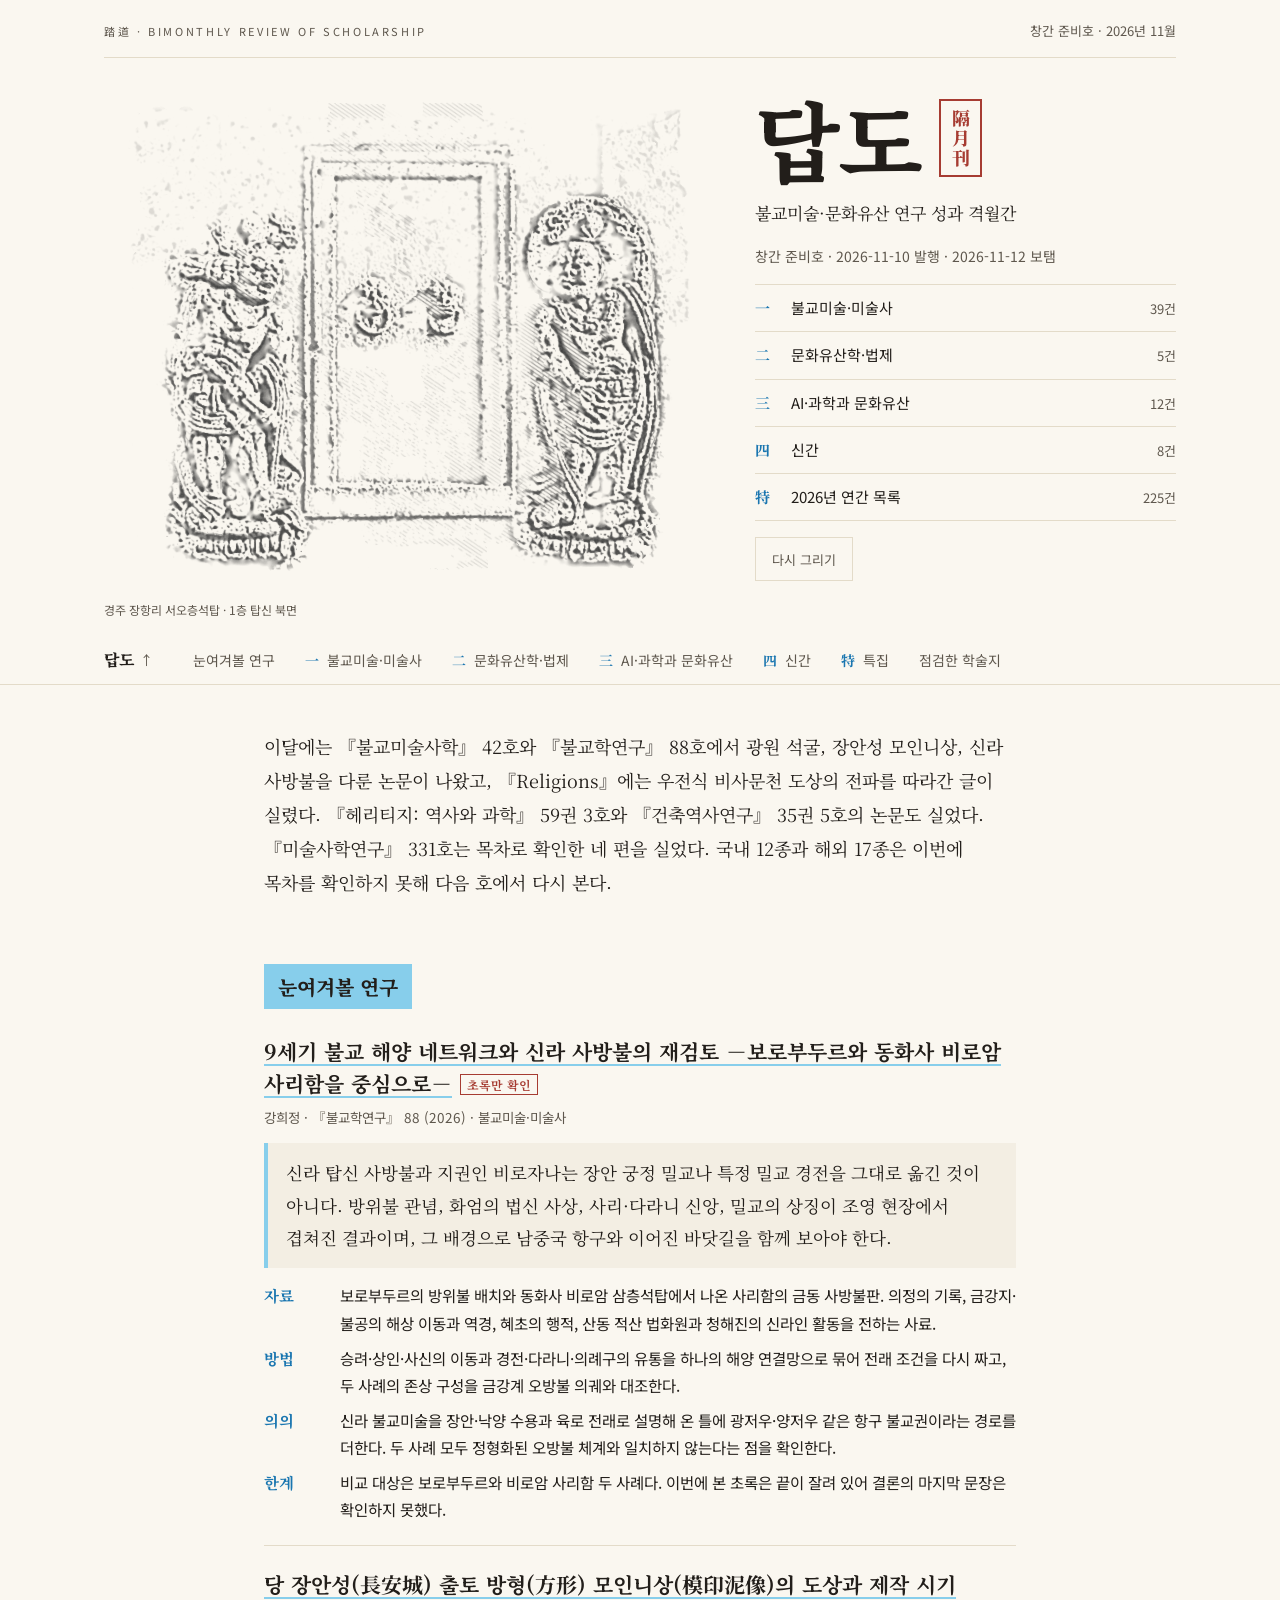
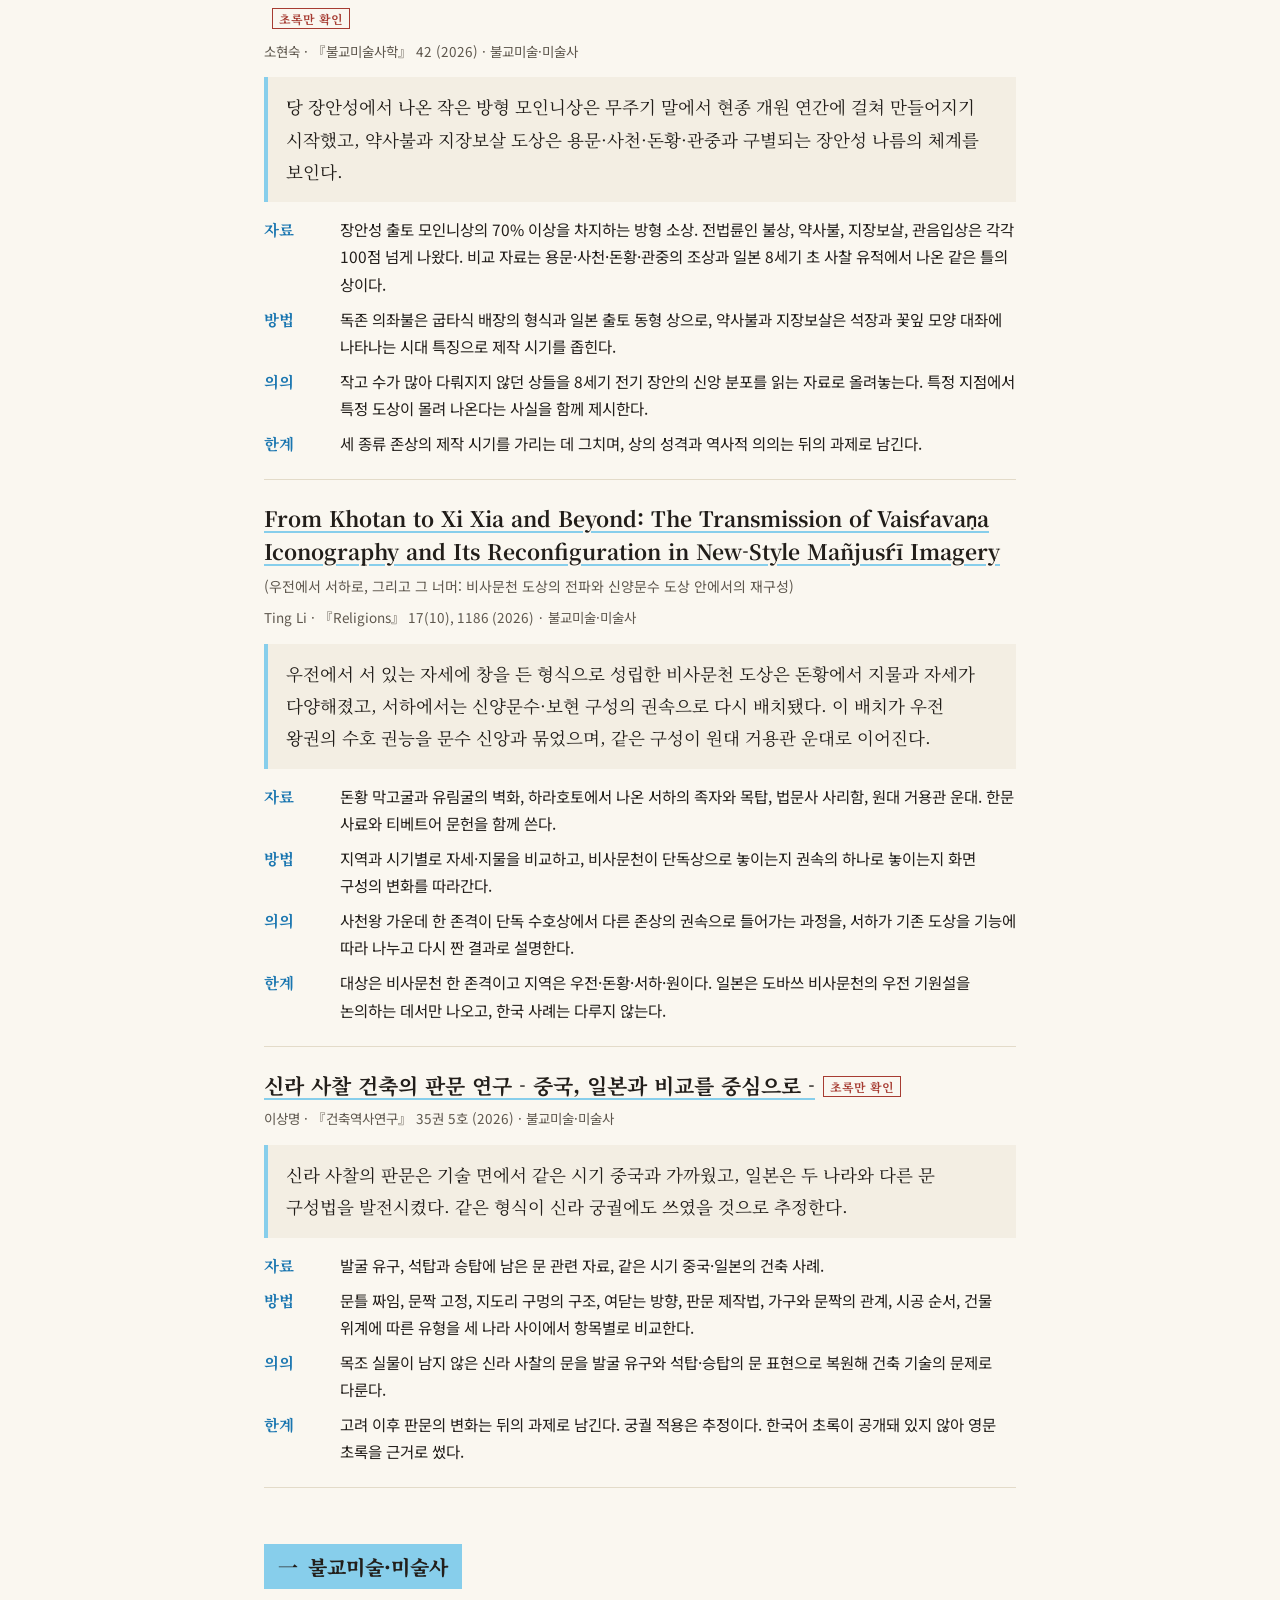
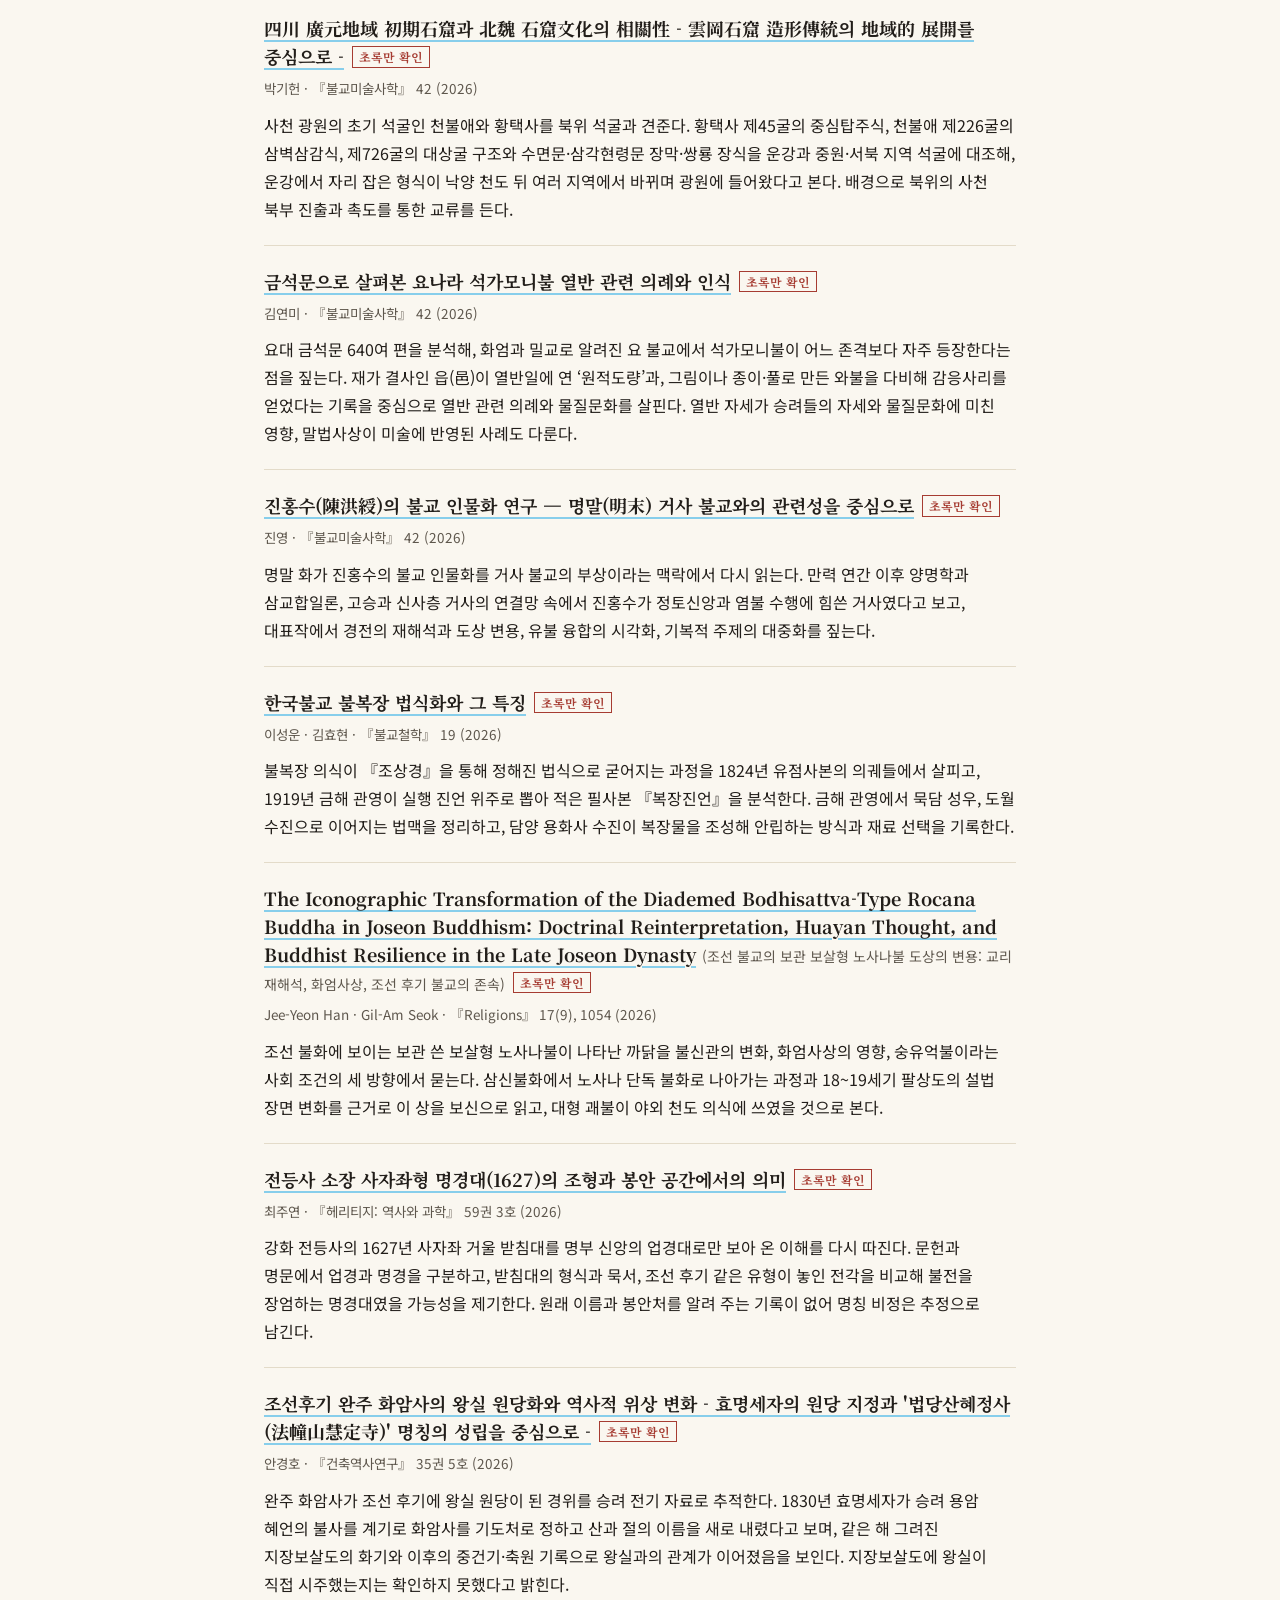
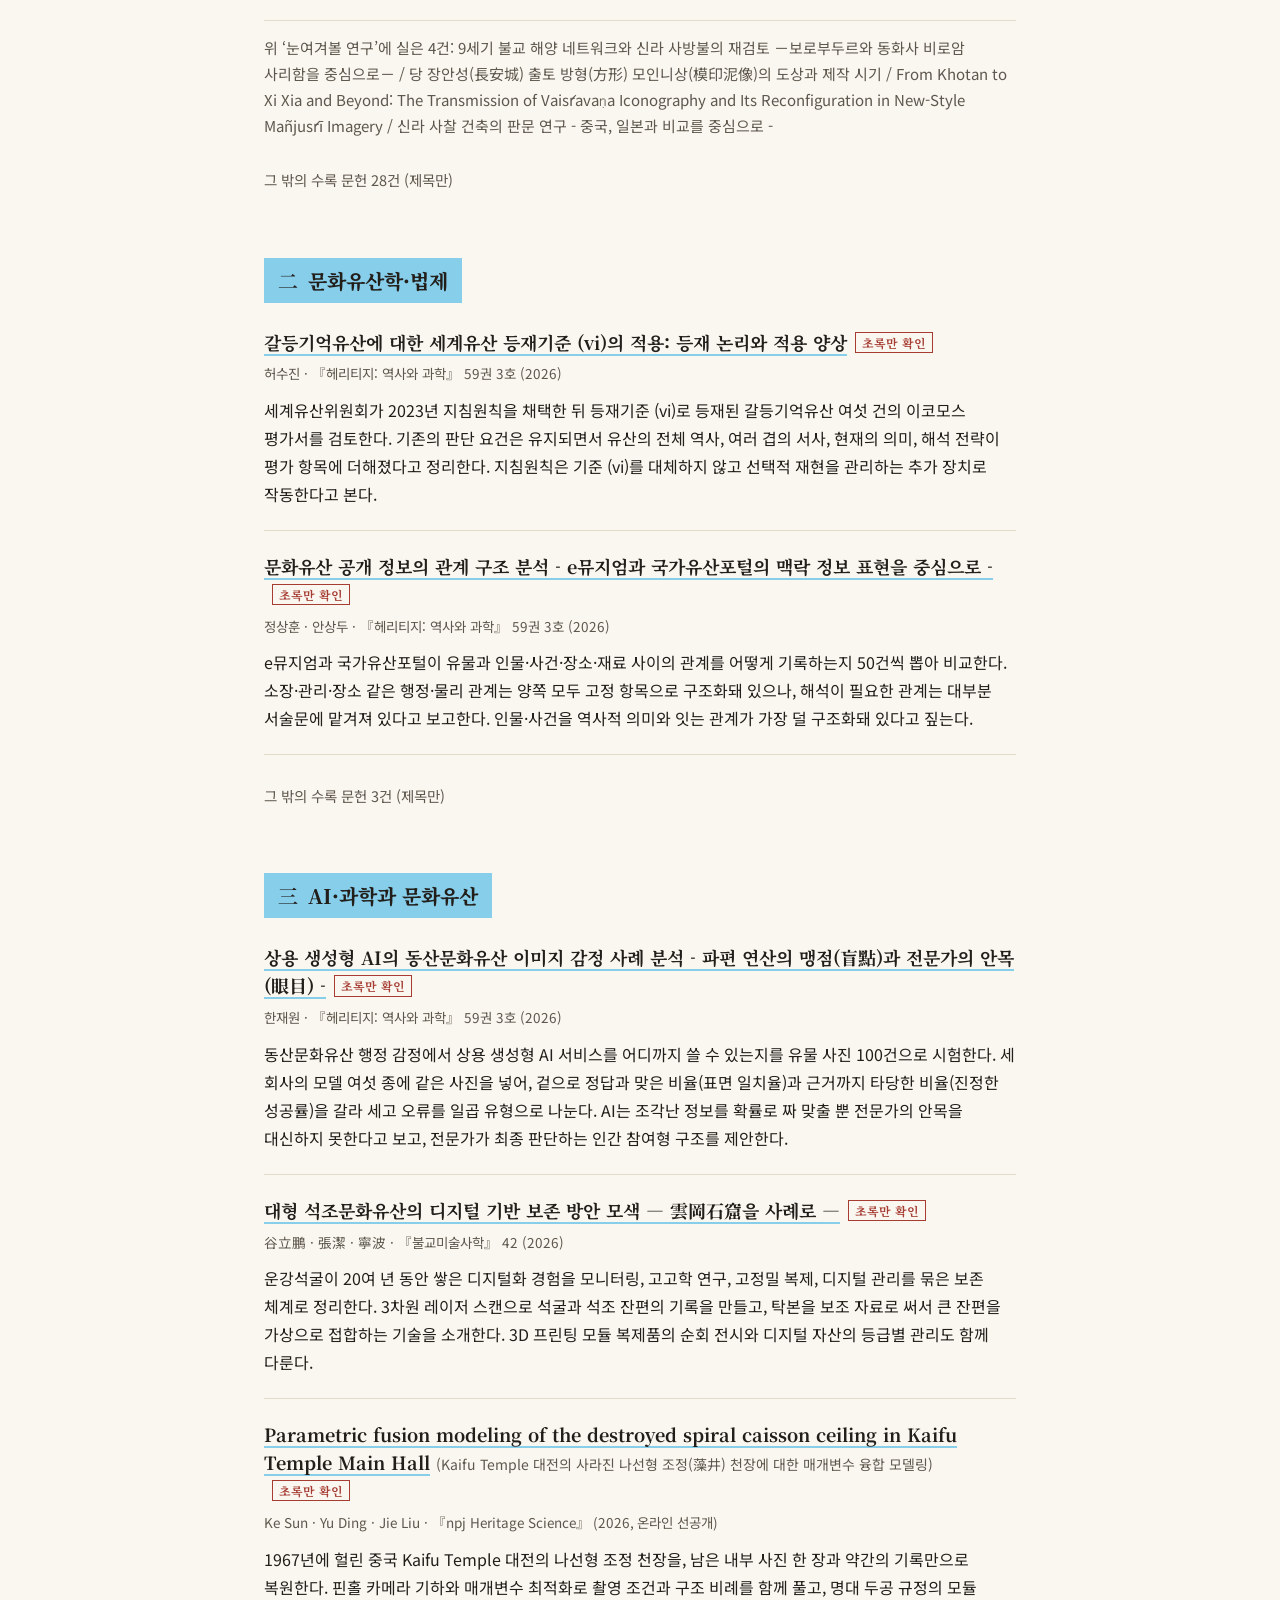
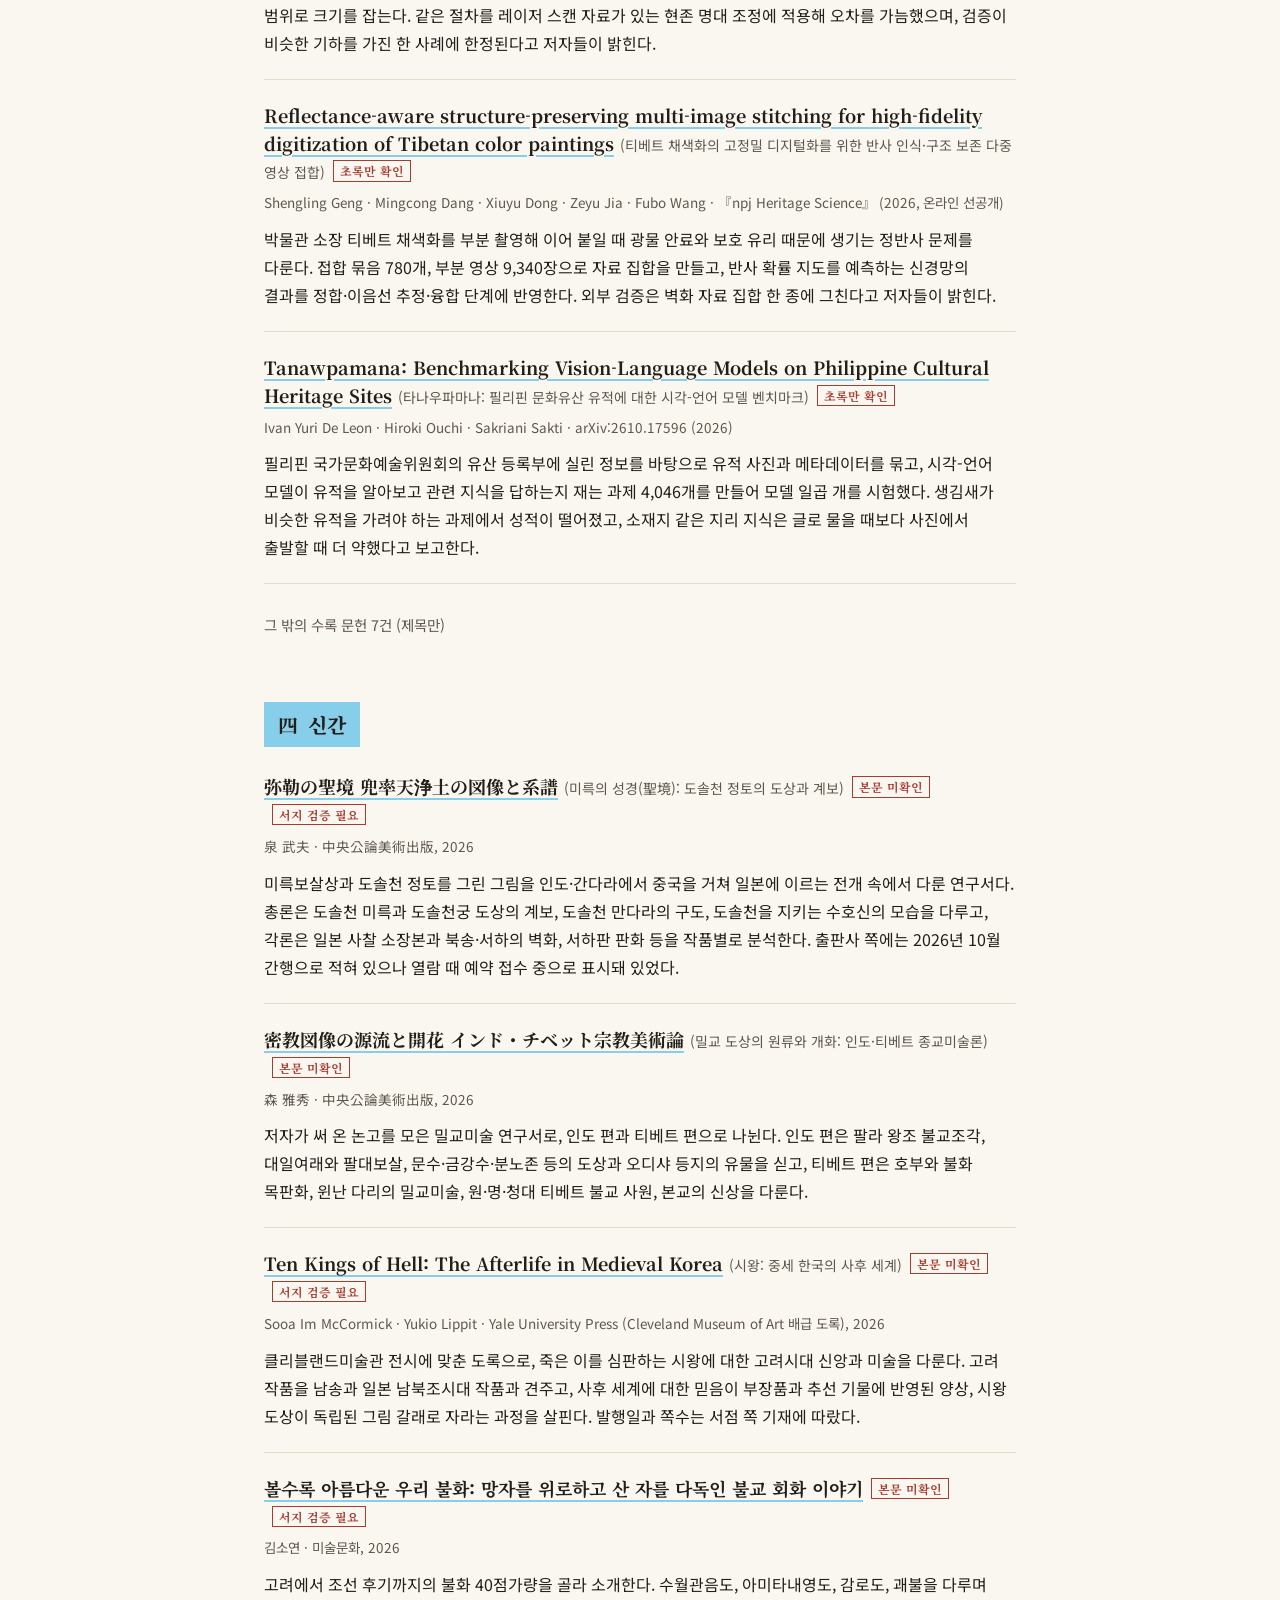
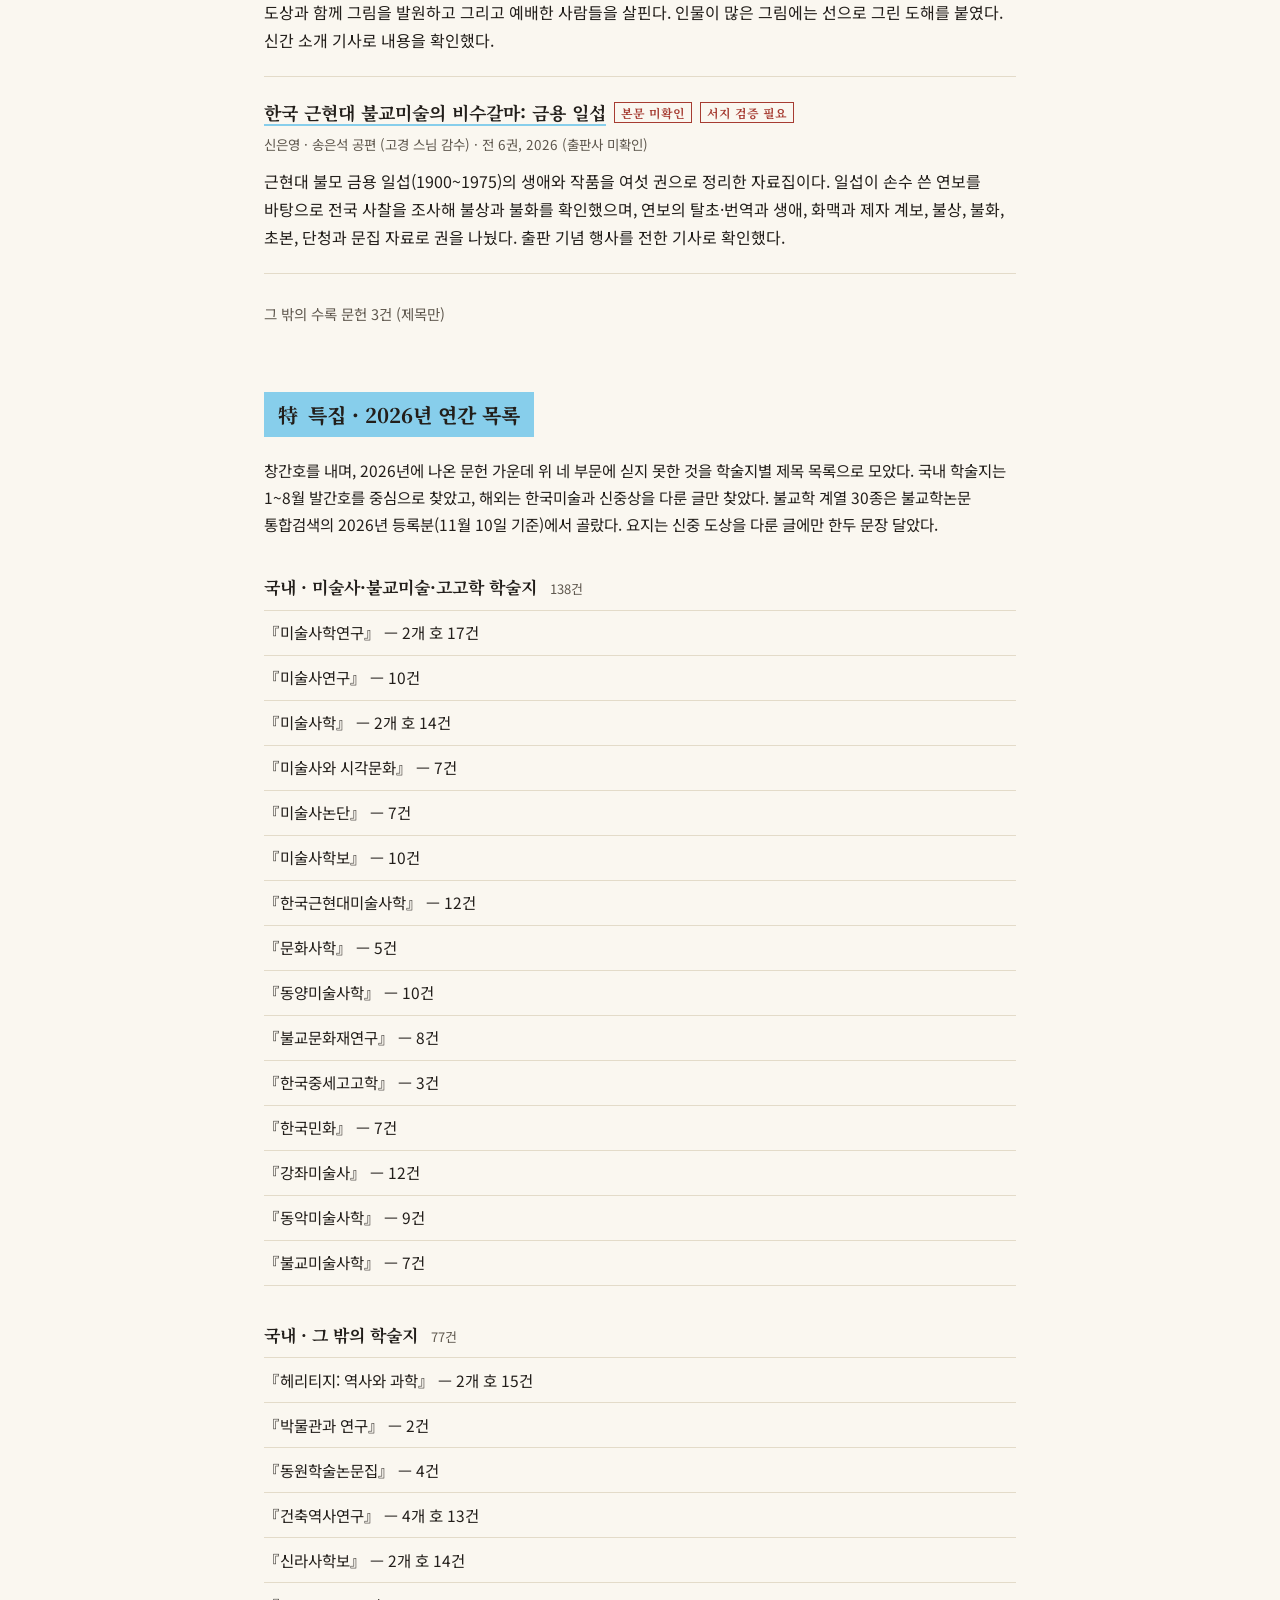
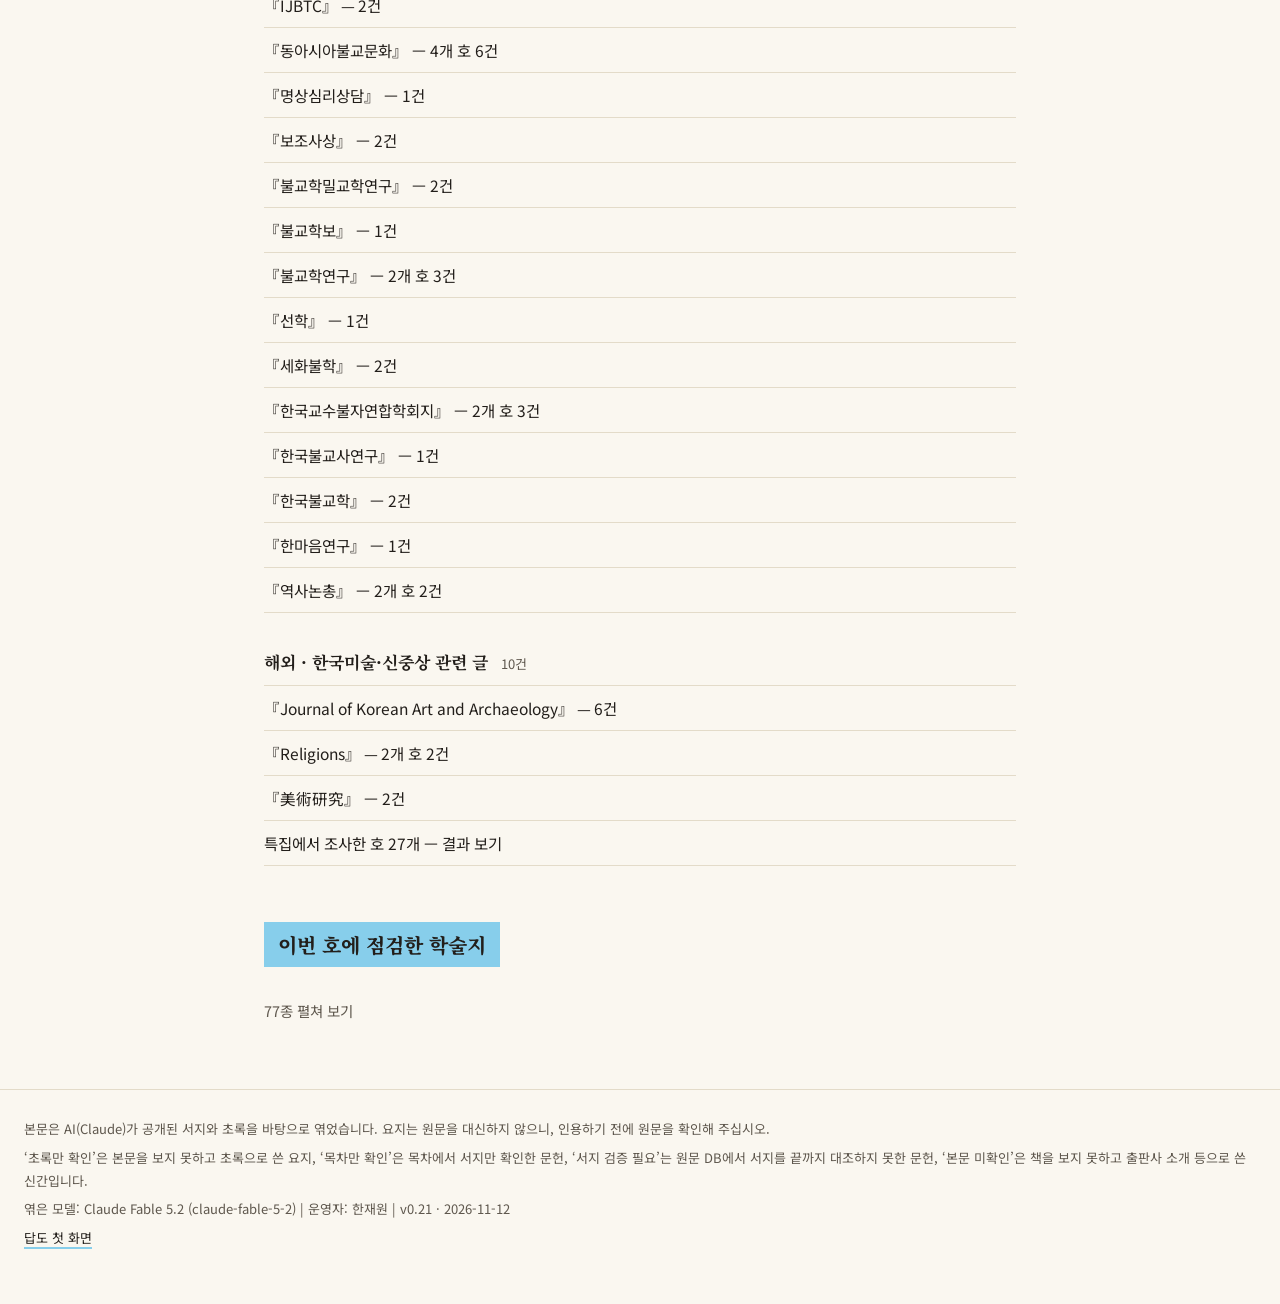
==== issues/2026-11.html @ a2a35951 "KCI 목록으로 특집의 목차 미확인분을 채움 (2026-11호) - 위원이 KCI에서 내려받은 권호별 목록 17개를 data/kci/2026.json 에 옮김 - 특집: 미술사연구" ====
<!doctype html>
<html lang="ko">
<head>
<meta charset="utf-8">
<meta name="viewport" content="width=device-width, initial-scale=1">
<title>답도 踏道 창간 준비호 — 2026년 11월</title>
<meta name="description" content="이달에는 『불교미술사학』 42호와 『불교학연구』 88호에서 광원 석굴, 장안성 모인니상, 신라 사방불을 다룬 논문이 나왔고, 『Religions』에는 우전식 비사문천 도상의 전파를 따라간 글이 실렸다. 『헤리티지: 역사와 과학』 59권 3호와 『건축역사연구』 35권 5">
<link rel="icon" type="image/png" sizes="32x32" href="../assets/favicon-32.png">
<link rel="icon" type="image/png" sizes="192x192" href="../assets/favicon-192.png">
<link rel="apple-touch-icon" href="../assets/apple-touch-icon.png">
<link rel="preconnect" href="https://fonts.googleapis.com">
<link rel="preconnect" href="https://fonts.gstatic.com" crossorigin>
<link rel="stylesheet" href="https://fonts.googleapis.com/css2?family=Noto+Serif+KR:wght@400;700;800&amp;family=Noto+Sans+KR:wght@400;700&amp;display=swap">
<link rel="stylesheet" href="../assets/dapdo.css">
</head>
<body class="issue">
<header class="wrap" id="top">
<div class="topbar"><a class="cap" href="../">踏道 · BIMONTHLY REVIEW OF SCHOLARSHIP</a><span>창간 준비호 · 2026년 11월</span></div>
<div class="mast">
<div>
<div class="mast-art" id="mast-art" role="img" aria-label="경주 장항리 서오층석탑 1층 탑신 북면 부조를 옮긴 연필 소묘. 면석 가운데에 문고리 두 개가 있고, 문 양쪽에 금강역사가 한 구씩 서 있다.">
<canvas class="jh-cv" width="664" height="560" data-score="../assets/janghangri_north_score.png" data-still="../assets/janghangri_north.png" aria-hidden="true"></canvas>
<noscript><svg class="jh-still" xmlns="http://www.w3.org/2000/svg" viewBox="-20 -10 704 582" aria-hidden="true"><defs><mask id="jh-graphite" maskUnits="userSpaceOnUse" maskContentUnits="userSpaceOnUse" x="0" y="0" width="664" height="560" style="mask-type:luminance"><image x="0" y="0" width="664" height="560" href="../assets/janghangri_north.png"/></mask></defs><g transform="rotate(-1.1 332 280)"><rect width="664" height="560" fill="currentColor" mask="url(#jh-graphite)"/></g></svg></noscript>
</div>
<p class="figcap">경주 장항리 서오층석탑 · 1층 탑신 북면</p>
</div>
<div class="mast-ttl">
<div class="h"><h1>답도</h1><span class="seal">隔月刊</span></div>
<p class="sub">불교미술·문화유산 연구 성과 격월간</p>
<p class="no">창간 준비호 · 2026-11-10 발행 · 2026-11-12 보탬</p>
<ul class="toc">
<li><a href="#art"><b>一</b>불교미술·미술사<i>39건</i></a></li>
<li><a href="#heritage"><b>二</b>문화유산학·법제<i>5건</i></a></li>
<li><a href="#science"><b>三</b>AI·과학과 문화유산<i>12건</i></a></li>
<li><a href="#books"><b>四</b>신간<i>8건</i></a></li>
<li><a href="#special"><b>特</b>2026년 연간 목록<i>225건</i></a></li>
</ul>
<div><button class="ghost" id="replay" type="button">다시 그리기</button></div>
</div>
</div>
</header>
<nav class="pin" id="pin" aria-label="목차"><div class="pin-in">
<a class="up" href="#top">답도 <span aria-hidden="true">↑</span></a>
<a href="#h-deep">눈여겨볼 연구</a>
<a href="#art"><b>一</b>불교미술·미술사</a>
<a href="#heritage"><b>二</b>문화유산학·법제</a>
<a href="#science"><b>三</b>AI·과학과 문화유산</a>
<a href="#books"><b>四</b>신간</a>
<a href="#special"><b>特</b>특집</a>
<a href="#h-chk">점검한 학술지</a>
</div></nav>
<main class="body">
<p class="lead">이달에는 『불교미술사학』 42호와 『불교학연구』 88호에서 광원 석굴, 장안성 모인니상, 신라 사방불을 다룬 논문이 나왔고, 『Religions』에는 우전식 비사문천 도상의 전파를 따라간 글이 실렸다. 『헤리티지: 역사와 과학』 59권 3호와 『건축역사연구』 35권 5호의 논문도 실었다. 『미술사학연구』 331호는 목차로 확인한 네 편을 실었다. 국내 12종과 해외 17종은 이번에 목차를 확인하지 못해 다음 호에서 다시 본다.</p>
<section aria-labelledby="h-deep">
<h2 id="h-deep">눈여겨볼 연구</h2>
<article class="deep">
<h3><a href="https://www.kci.go.kr/kciportal/ci/sereArticleSearch/ciSereArtiView.kci?sereArticleSearchBean.artiId=ART003390858" rel="noopener">9세기 불교 해양 네트워크와 신라 사방불의 재검토 －보로부두르와 동화사 비로암 사리함을 중심으로－</a><span class="flag">초록만 확인</span></h3>
<p class="meta">강희정 · 『불교학연구』 88 (2026) · 불교미술·미술사</p>
<blockquote>신라 탑신 사방불과 지권인 비로자나는 장안 궁정 밀교나 특정 밀교 경전을 그대로 옮긴 것이 아니다. 방위불 관념, 화엄의 법신 사상, 사리·다라니 신앙, 밀교의 상징이 조영 현장에서 겹쳐진 결과이며, 그 배경으로 남중국 항구와 이어진 바닷길을 함께 보아야 한다.</blockquote>
<dl>
<dt>자료</dt><dd>보로부두르의 방위불 배치와 동화사 비로암 삼층석탑에서 나온 사리함의 금동 사방불판. 의정의 기록, 금강지·불공의 해상 이동과 역경, 혜초의 행적, 산동 적산 법화원과 청해진의 신라인 활동을 전하는 사료.</dd>
<dt>방법</dt><dd>승려·상인·사신의 이동과 경전·다라니·의례구의 유통을 하나의 해양 연결망으로 묶어 전래 조건을 다시 짜고, 두 사례의 존상 구성을 금강계 오방불 의궤와 대조한다.</dd>
<dt>의의</dt><dd>신라 불교미술을 장안·낙양 수용과 육로 전래로 설명해 온 틀에 광저우·양저우 같은 항구 불교권이라는 경로를 더한다. 두 사례 모두 정형화된 오방불 체계와 일치하지 않는다는 점을 확인한다.</dd>
<dt>한계</dt><dd>비교 대상은 보로부두르와 비로암 사리함 두 사례다. 이번에 본 초록은 끝이 잘려 있어 결론의 마지막 문장은 확인하지 못했다.</dd>
</dl>
</article>
<article class="deep">
<h3><a href="https://www.kci.go.kr/kciportal/ci/sereArticleSearch/ciSereArtiView.kci?sereArticleSearchBean.artiId=ART003401923" rel="noopener">당 장안성(長安城) 출토 방형(方形) 모인니상(模印泥像)의 도상과 제작 시기</a><span class="flag">초록만 확인</span></h3>
<p class="meta">소현숙 · 『불교미술사학』 42 (2026) · 불교미술·미술사</p>
<blockquote>당 장안성에서 나온 작은 방형 모인니상은 무주기 말에서 현종 개원 연간에 걸쳐 만들어지기 시작했고, 약사불과 지장보살 도상은 용문·사천·돈황·관중과 구별되는 장안성 나름의 체계를 보인다.</blockquote>
<dl>
<dt>자료</dt><dd>장안성 출토 모인니상의 70% 이상을 차지하는 방형 소상. 전법륜인 불상, 약사불, 지장보살, 관음입상은 각각 100점 넘게 나왔다. 비교 자료는 용문·사천·돈황·관중의 조상과 일본 8세기 초 사찰 유적에서 나온 같은 틀의 상이다.</dd>
<dt>방법</dt><dd>독존 의좌불은 굽타식 배장의 형식과 일본 출토 동형 상으로, 약사불과 지장보살은 석장과 꽃잎 모양 대좌에 나타나는 시대 특징으로 제작 시기를 좁힌다.</dd>
<dt>의의</dt><dd>작고 수가 많아 다뤄지지 않던 상들을 8세기 전기 장안의 신앙 분포를 읽는 자료로 올려놓는다. 특정 지점에서 특정 도상이 몰려 나온다는 사실을 함께 제시한다.</dd>
<dt>한계</dt><dd>세 종류 존상의 제작 시기를 가리는 데 그치며, 상의 성격과 역사적 의의는 뒤의 과제로 남긴다.</dd>
</dl>
</article>
<article class="deep">
<h3><a href="https://www.mdpi.com/2077-1444/17/10/1186" rel="noopener">From Khotan to Xi Xia and Beyond: The Transmission of Vaiśravaṇa Iconography and Its Reconfiguration in New-Style Mañjuśrī Imagery</a> <span class="ko">(우전에서 서하로, 그리고 그 너머: 비사문천 도상의 전파와 신양문수 도상 안에서의 재구성)</span></h3>
<p class="meta">Ting Li · 『Religions』 17(10), 1186 (2026) · 불교미술·미술사</p>
<blockquote>우전에서 서 있는 자세에 창을 든 형식으로 성립한 비사문천 도상은 돈황에서 지물과 자세가 다양해졌고, 서하에서는 신양문수·보현 구성의 권속으로 다시 배치됐다. 이 배치가 우전 왕권의 수호 권능을 문수 신앙과 묶었으며, 같은 구성이 원대 거용관 운대로 이어진다.</blockquote>
<dl>
<dt>자료</dt><dd>돈황 막고굴과 유림굴의 벽화, 하라호토에서 나온 서하의 족자와 목탑, 법문사 사리함, 원대 거용관 운대. 한문 사료와 티베트어 문헌을 함께 쓴다.</dd>
<dt>방법</dt><dd>지역과 시기별로 자세·지물을 비교하고, 비사문천이 단독상으로 놓이는지 권속의 하나로 놓이는지 화면 구성의 변화를 따라간다.</dd>
<dt>의의</dt><dd>사천왕 가운데 한 존격이 단독 수호상에서 다른 존상의 권속으로 들어가는 과정을, 서하가 기존 도상을 기능에 따라 나누고 다시 짠 결과로 설명한다.</dd>
<dt>한계</dt><dd>대상은 비사문천 한 존격이고 지역은 우전·돈황·서하·원이다. 일본은 도바쓰 비사문천의 우전 기원설을 논의하는 데서만 나오고, 한국 사례는 다루지 않는다.</dd>
</dl>
</article>
<article class="deep">
<h3><a href="https://koreascience.kr/article/JAKO202631354034817.page?lang=ko" rel="noopener">신라 사찰 건축의 판문 연구 - 중국, 일본과 비교를 중심으로 -</a><span class="flag">초록만 확인</span></h3>
<p class="meta">이상명 · 『건축역사연구』 35권 5호 (2026) · 불교미술·미술사</p>
<blockquote>신라 사찰의 판문은 기술 면에서 같은 시기 중국과 가까웠고, 일본은 두 나라와 다른 문 구성법을 발전시켰다. 같은 형식이 신라 궁궐에도 쓰였을 것으로 추정한다.</blockquote>
<dl>
<dt>자료</dt><dd>발굴 유구, 석탑과 승탑에 남은 문 관련 자료, 같은 시기 중국·일본의 건축 사례.</dd>
<dt>방법</dt><dd>문틀 짜임, 문짝 고정, 지도리 구멍의 구조, 여닫는 방향, 판문 제작법, 가구와 문짝의 관계, 시공 순서, 건물 위계에 따른 유형을 세 나라 사이에서 항목별로 비교한다.</dd>
<dt>의의</dt><dd>목조 실물이 남지 않은 신라 사찰의 문을 발굴 유구와 석탑·승탑의 문 표현으로 복원해 건축 기술의 문제로 다룬다.</dd>
<dt>한계</dt><dd>고려 이후 판문의 변화는 뒤의 과제로 남긴다. 궁궐 적용은 추정이다. 한국어 초록이 공개돼 있지 않아 영문 초록을 근거로 썼다.</dd>
</dl>
</article>
</section>
<section aria-labelledby="art">
<h2 id="art"><b>一</b>불교미술·미술사</h2>
<article class="item">
<h3><a href="https://www.kci.go.kr/kciportal/ci/sereArticleSearch/ciSereArtiView.kci?sereArticleSearchBean.artiId=ART003401922" rel="noopener">四川 廣元地域 初期石窟과 北魏 石窟文化의 相關性 - 雲岡石窟 造形傳統의 地域的 展開를 중심으로 -</a><span class="flag">초록만 확인</span></h3>
<p class="meta">박기헌 · 『불교미술사학』 42 (2026)</p>
<p class="sum">사천 광원의 초기 석굴인 천불애와 황택사를 북위 석굴과 견준다. 황택사 제45굴의 중심탑주식, 천불애 제226굴의 삼벽삼감식, 제726굴의 대상굴 구조와 수면문·삼각현령문 장막·쌍룡 장식을 운강과 중원·서북 지역 석굴에 대조해, 운강에서 자리 잡은 형식이 낙양 천도 뒤 여러 지역에서 바뀌며 광원에 들어왔다고 본다. 배경으로 북위의 사천 북부 진출과 촉도를 통한 교류를 든다.</p>
</article>
<article class="item">
<h3><a href="https://www.kci.go.kr/kciportal/ci/sereArticleSearch/ciSereArtiView.kci?sereArticleSearchBean.artiId=ART003401924" rel="noopener">금석문으로 살펴본 요나라 석가모니불 열반 관련 의례와 인식</a><span class="flag">초록만 확인</span></h3>
<p class="meta">김연미 · 『불교미술사학』 42 (2026)</p>
<p class="sum">요대 금석문 640여 편을 분석해, 화엄과 밀교로 알려진 요 불교에서 석가모니불이 어느 존격보다 자주 등장한다는 점을 짚는다. 재가 결사인 읍(邑)이 열반일에 연 ‘원적도량’과, 그림이나 종이·풀로 만든 와불을 다비해 감응사리를 얻었다는 기록을 중심으로 열반 관련 의례와 물질문화를 살핀다. 열반 자세가 승려들의 자세와 물질문화에 미친 영향, 말법사상이 미술에 반영된 사례도 다룬다.</p>
</article>
<article class="item">
<h3><a href="https://www.kci.go.kr/kciportal/ci/sereArticleSearch/ciSereArtiView.kci?sereArticleSearchBean.artiId=ART003401925" rel="noopener">진홍수(陳洪綬)의 불교 인물화 연구 — 명말(明末) 거사 불교와의 관련성을 중심으로</a><span class="flag">초록만 확인</span></h3>
<p class="meta">진영 · 『불교미술사학』 42 (2026)</p>
<p class="sum">명말 화가 진홍수의 불교 인물화를 거사 불교의 부상이라는 맥락에서 다시 읽는다. 만력 연간 이후 양명학과 삼교합일론, 고승과 신사층 거사의 연결망 속에서 진홍수가 정토신앙과 염불 수행에 힘쓴 거사였다고 보고, 대표작에서 경전의 재해석과 도상 변용, 유불 융합의 시각화, 기복적 주제의 대중화를 짚는다.</p>
</article>
<article class="item">
<h3><a href="https://www.kci.go.kr/kciportal/ci/sereArticleSearch/ciSereArtiView.kci?sereArticleSearchBean.artiId=ART003402580" rel="noopener">한국불교 불복장 법식화와 그 특징</a><span class="flag">초록만 확인</span></h3>
<p class="meta">이성운 · 김효현 · 『불교철학』 19 (2026)</p>
<p class="sum">불복장 의식이 『조상경』을 통해 정해진 법식으로 굳어지는 과정을 1824년 유점사본의 의궤들에서 살피고, 1919년 금해 관영이 실행 진언 위주로 뽑아 적은 필사본 『복장진언』을 분석한다. 금해 관영에서 묵담 성우, 도월 수진으로 이어지는 법맥을 정리하고, 담양 용화사 수진이 복장물을 조성해 안립하는 방식과 재료 선택을 기록한다.</p>
</article>
<article class="item">
<h3><a href="https://www.mdpi.com/2077-1444/17/9/1054" rel="noopener">The Iconographic Transformation of the Diademed Bodhisattva-Type Rocana Buddha in Joseon Buddhism: Doctrinal Reinterpretation, Huayan Thought, and Buddhist Resilience in the Late Joseon Dynasty</a> <span class="ko">(조선 불교의 보관 보살형 노사나불 도상의 변용: 교리 재해석, 화엄사상, 조선 후기 불교의 존속)</span><span class="flag">초록만 확인</span></h3>
<p class="meta">Jee-Yeon Han · Gil-Am Seok · 『Religions』 17(9), 1054 (2026)</p>
<p class="sum">조선 불화에 보이는 보관 쓴 보살형 노사나불이 나타난 까닭을 불신관의 변화, 화엄사상의 영향, 숭유억불이라는 사회 조건의 세 방향에서 묻는다. 삼신불화에서 노사나 단독 불화로 나아가는 과정과 18~19세기 팔상도의 설법 장면 변화를 근거로 이 상을 보신으로 읽고, 대형 괘불이 야외 천도 의식에 쓰였을 것으로 본다.</p>
</article>
<article class="item">
<h3><a href="https://koreascience.kr/article/JAKO202669661245203.page?lang=ko" rel="noopener">전등사 소장 사자좌형 명경대(1627)의 조형과 봉안 공간에서의 의미</a><span class="flag">초록만 확인</span></h3>
<p class="meta">최주연 · 『헤리티지: 역사와 과학』 59권 3호 (2026)</p>
<p class="sum">강화 전등사의 1627년 사자좌 거울 받침대를 명부 신앙의 업경대로만 보아 온 이해를 다시 따진다. 문헌과 명문에서 업경과 명경을 구분하고, 받침대의 형식과 묵서, 조선 후기 같은 유형이 놓인 전각을 비교해 불전을 장엄하는 명경대였을 가능성을 제기한다. 원래 이름과 봉안처를 알려 주는 기록이 없어 명칭 비정은 추정으로 남긴다.</p>
</article>
<article class="item">
<h3><a href="https://koreascience.kr/article/JAKO202631354035151.page?lang=ko" rel="noopener">조선후기 완주 화암사의 왕실 원당화와 역사적 위상 변화 - 효명세자의 원당 지정과 &#x27;법당산혜정사(法幢山慧定寺)&#x27; 명칭의 성립을 중심으로 -</a><span class="flag">초록만 확인</span></h3>
<p class="meta">안경호 · 『건축역사연구』 35권 5호 (2026)</p>
<p class="sum">완주 화암사가 조선 후기에 왕실 원당이 된 경위를 승려 전기 자료로 추적한다. 1830년 효명세자가 승려 용암 혜언의 불사를 계기로 화암사를 기도처로 정하고 산과 절의 이름을 새로 내렸다고 보며, 같은 해 그려진 지장보살도의 화기와 이후의 중건기·축원 기록으로 왕실과의 관계가 이어졌음을 보인다. 지장보살도에 왕실이 직접 시주했는지는 확인하지 못했다고 밝힌다.</p>
</article>
<p class="none">위 ‘눈여겨볼 연구’에 실은 4건: 9세기 불교 해양 네트워크와 신라 사방불의 재검토 －보로부두르와 동화사 비로암 사리함을 중심으로－ / 당 장안성(長安城) 출토 방형(方形) 모인니상(模印泥像)의 도상과 제작 시기 / From Khotan to Xi Xia and Beyond: The Transmission of Vaiśravaṇa Iconography and Its Reconfiguration in New-Style Mañjuśrī Imagery / 신라 사찰 건축의 판문 연구 - 중국, 일본과 비교를 중심으로 -</p>
<details class="more"><summary>그 밖의 수록 문헌 28건 (제목만)</summary>
<ul>
<li><a href="https://www.kci.go.kr/kciportal/po/search/poSereArtiList.kci?sereId=000465" rel="noopener">고려 후기 청자에 표기된 명문의 유형별 성격과 기능 구분</a><span class="flag">목차만 확인</span><br><span class="m">이성진 · 『미술사학연구』 331호 (2026)</span></li>
<li><a href="https://www.kci.go.kr/kciportal/po/search/poSereArtiList.kci?sereId=000465" rel="noopener">조선왕릉 동원이강릉의 성립 배경에 관한 연구: 광릉을 중심으로</a><span class="flag">목차만 확인</span><br><span class="m">조훈철 · 『미술사학연구』 331호 (2026)</span></li>
<li><a href="https://www.kci.go.kr/kciportal/po/search/poSereArtiList.kci?sereId=000465" rel="noopener">조선 후기 김룡사 고승 진영의 봉안과 제작: 문중 기제(忌祭)와 사불산화파</a><span class="flag">목차만 확인</span><br><span class="m">정유림 · 『미술사학연구』 331호 (2026)</span></li>
<li><a href="https://www.kci.go.kr/kciportal/po/search/poSereArtiList.kci?sereId=000465" rel="noopener">이응노 조형세계의 횡적 다원성과 도자: 회화 · 부조 · 조각 간 조형적 연속성 연구</a><span class="flag">목차만 확인</span><br><span class="m">이소현 · 『미술사학연구』 331호 (2026)</span></li>
<li><a href="https://www.kci.go.kr/kciportal/ci/sereArticleSearch/ciSereArtiView.kci?sereArticleSearchBean.artiId=ART003401927" rel="noopener">보디삿따(Bodhisatta)의 정체성을 통해 본 자따까(Jātaka)의 장르적 성격 : 빨리어본 자따까(Pāli Jātaka)를 중심으로</a><br><span class="m">최선혜 · 『불교미술사학』 42 (2026)</span></li>
<li><a href="https://www.kci.go.kr/kciportal/ci/sereArticleSearch/ciSereArtiView.kci?sereArticleSearchBean.artiId=ART003390837" rel="noopener">무상(無常)과 실상(實相) －라브랑사(拉卜楞寺) 수유화(酥油花)의 반야(般若) 미학과 신성성(神聖性)의 함의－</a><br><span class="m">양영봉 · 이행철 · 『불교학연구』 88 (2026)</span></li>
<li><a href="https://www.kci.go.kr/kciportal/ci/sereArticleSearch/ciSereArtiView.kci?sereArticleSearchBean.artiId=ART003381901" rel="noopener">조선 후기 용주사의 창건과 사격</a><br><span class="m">한상길 · 『무형문화연구』 19 (2026)</span></li>
<li><a href="https://www.kci.go.kr/kciportal/ci/sereArticleSearch/ciSereArtiView.kci?sereArticleSearchBean.artiId=ART003398198" rel="noopener">범무(작법무) 구전 지침에 나타난 공간 개념과 무연(舞筵)의 연속성</a><br><span class="m">우상희 · 『세화불학』 9 (2026)</span></li>
<li><a href="https://www.mdpi.com/2077-1444/17/11/1281" rel="noopener">The Role of Art in Buddhist Traditions: A Transregional, Phenomenological Overview</a> <span class="ko">(불교 전통에서 미술이 하는 일: 지역을 넘나드는 현상학적 개관)</span><br><span class="m">Todd Lewis · 『Religions』 17(11), 1281 (2026)</span></li>
<li><a href="https://www.mdpi.com/2077-1444/17/10/1180" rel="noopener">Visual Symbols, the Consciousness of Daotong, and Sacrality: A Study of Wang Yangming&#x27;s Sage Portraits</a> <span class="ko">(시각 상징, 도통 의식, 성스러움: 왕양명 성현 초상 연구)</span><span class="flag">목차만 확인</span><br><span class="m">Haicheng Liu · 『Religions』 17(10), 1180 (2026)</span></li>
<li><a href="https://koreascience.kr/article/JAKO202669961258245.page?lang=ko" rel="noopener">명·청 교체 이후 류큐(琉球) 국왕 피변관(皮弁冠)의 변화와 청대 책봉 사신의 인식</a><br><span class="m">김지원 · 『헤리티지: 역사와 과학』 59권 3호 (2026)</span></li>
<li><a href="https://koreascience.kr/article/JAKO202631354035418.page?lang=ko" rel="noopener">서석지의 변천으로 본 연못·주일재·경정의 공간 계획</a><br><span class="m">임한솔 · 『건축역사연구』 35권 5호 (2026)</span></li>
<li><a href="https://koreascience.kr/article/JAKO202631354035047.page?lang=ko" rel="noopener">남포 사직단의 구성과 사직제</a><br><span class="m">김명래 · 『건축역사연구』 35권 5호 (2026)</span></li>
<li><a href="https://www.chukobi.co.jp/products/series/cat-8/3330510.html" rel="noopener">雲岡石窟彫刻の造像工程と造形の関係</a> <span class="ko">(운강석굴 조각의 조상 공정과 조형의 관계)</span><span class="flag">목차만 확인</span><br><span class="m">小森陽子 · 『仏教芸術』 第17号 (2026), 中央公論美術出版</span></li>
<li><a href="https://www.chukobi.co.jp/products/series/cat-8/3330510.html" rel="noopener">剡県石城山千仏岩に関する一考察―その年代と造営事情について―</a> <span class="ko">(섬현 석성산 천불암에 관한 일고찰 — 그 연대와 조영 사정에 대하여)</span><span class="flag">목차만 확인</span><br><span class="m">安婕妤 · 『仏教芸術』 第17号 (2026), 中央公論美術出版</span></li>
<li><a href="https://www.chukobi.co.jp/products/series/cat-8/3330510.html" rel="noopener">巴中南龕第一〇三龕とスタイン将来絹本画における菩提瑞像の比較考察</a> <span class="ko">(파중 남감 제103감과 스타인 장래 견본화의 보리서상 비교 고찰)</span><span class="flag">목차만 확인</span><br><span class="m">楊筱（馬歌陽 訳） · 『仏教芸術』 第17号 (2026), 中央公論美術出版</span></li>
<li><a href="https://www.chukobi.co.jp/products/series/cat-8/3330510.html" rel="noopener">山西省絳県太陰寺の金代木彫像と晋西南木彫群</a> <span class="ko">(산시성 장현 태음사의 금대 목조상과 진서남 목조상군)</span><span class="flag">목차만 확인</span><br><span class="m">朱若麟 · 閻志翔 · 『仏教芸術』 第17号 (2026), 中央公論美術出版</span></li>
<li><a href="https://note.com/kokkasha/m/m06718f9cb7cf" rel="noopener">朝鮮王朝時代・霊山会上図</a> <span class="ko">(조선왕조 시대 영산회상도)</span><span class="flag">목차만 확인</span><span class="flag">서지 검증 필요</span><br><span class="m">『國華』 1572号 (2026)</span></li>
<li><a href="https://note.com/kokkasha/m/mb7f6b4fba2a7" rel="noopener">木造牛頭天王坐像・木造女神坐像</a> <span class="ko">(목조 우두천왕 좌상·목조 여신 좌상)</span><span class="flag">목차만 확인</span><span class="flag">서지 검증 필요</span><br><span class="m">『國華』 1571号 (2026)</span></li>
<li><a href="https://note.com/kokkasha/m/m0c364b575476" rel="noopener">春日赤童子像</a> <span class="ko">(가스가 적동자상)</span><span class="flag">목차만 확인</span><span class="flag">서지 검증 필요</span><br><span class="m">『國華』 1570号 (2026)</span></li>
<li><a href="https://www.fujisan.co.jp/product/1281691896/b/2829379/" rel="noopener">楽浪・帯方塼における左右の縄目の併用</a> <span class="ko">(낙랑·대방 전돌에 보이는 좌우 승문의 병용)</span><span class="flag">목차만 확인</span><br><span class="m">白井克也 · 『MUSEUM』 2026年8月号 (2026)</span></li>
<li><a href="https://www.accesson.kr/kj/v.66/3/91/60119" rel="noopener">Copy-Makers, Craftsmen, and the Art Tech Group: A Critical Historiography of Collective Technical Artistry</a> <span class="ko">(모사 제작자, 장인, 그리고 아트 테크 그룹: 집단적 기술 예술의 비판적 사학사)</span><span class="flag">목차만 확인</span><span class="flag">서지 검증 필요</span><br><span class="m">Gyung Jin Shin · 『Korea Journal』 66(3) (2026)</span></li>
<li><a href="https://www.accesson.kr/ksq/v.49/3/3/60020" rel="noopener">남한지역 청동기시대 송국리문화단계 공음공식과 정치경제: 사람-사물의 가분성과 침투성에 주목하여</a><span class="flag">목차만 확인</span><br><span class="m">우정연 · 『한국학』 49권 3호 (2026)</span></li>
<li><a href="https://www.accesson.kr/ksq/v.49/3/25/60016" rel="noopener">고구려 적석총에서 보이는 화장과 번소의 실상과 의미</a><span class="flag">목차만 확인</span><br><span class="m">최종택 · 『한국학』 49권 3호 (2026)</span></li>
<li><a href="https://www.accesson.kr/ksq/v.49/3/67/60017" rel="noopener">백제 한성기 토기 훼기(毁棄) 행위의 특징과 의미</a><span class="flag">목차만 확인</span><br><span class="m">이희경 · 『한국학』 49권 3호 (2026)</span></li>
<li><a href="https://www.accesson.kr/ksq/v.49/3/105/60018" rel="noopener">삼국시대 두개골 매납 의례ㆍ장례의 내용과 의미: 사람의 가분성을 중심으로</a><span class="flag">목차만 확인</span><br><span class="m">하대룡 · 『한국학』 49권 3호 (2026)</span></li>
<li><a href="https://www.accesson.kr/ksq/v.49/3/145/60023" rel="noopener">다원커우[大汶口]문화 이차장 의례와 ‘조상 되기’: 몸의 가분적 재구성을 통한 인격성 변형 연구</a><span class="flag">목차만 확인</span><br><span class="m">임상택 · 『한국학』 49권 3호 (2026)</span></li>
<li><a href="https://www.accesson.kr/ksq/v.49/3/184/60019" rel="noopener">일본 선사시대 무덤에 보이는 ‘집골(集骨)’의 사회적 의미</a><span class="flag">목차만 확인</span><br><span class="m">이기성 · 『한국학』 49권 3호 (2026)</span></li>
</ul>
</details>
</section>
<section aria-labelledby="heritage">
<h2 id="heritage"><b>二</b>문화유산학·법제</h2>
<article class="item">
<h3><a href="https://koreascience.kr/article/JAKO202669657626650.page?lang=ko" rel="noopener">갈등기억유산에 대한 세계유산 등재기준 (vi)의 적용: 등재 논리와 적용 양상</a><span class="flag">초록만 확인</span></h3>
<p class="meta">허수진 · 『헤리티지: 역사와 과학』 59권 3호 (2026)</p>
<p class="sum">세계유산위원회가 2023년 지침원칙을 채택한 뒤 등재기준 (vi)로 등재된 갈등기억유산 여섯 건의 이코모스 평가서를 검토한다. 기존의 판단 요건은 유지되면서 유산의 전체 역사, 여러 겹의 서사, 현재의 의미, 해석 전략이 평가 항목에 더해졌다고 정리한다. 지침원칙은 기준 (vi)를 대체하지 않고 선택적 재현을 관리하는 추가 장치로 작동한다고 본다.</p>
</article>
<article class="item">
<h3><a href="https://koreascience.kr/article/JAKO202669661245117.page?lang=ko" rel="noopener">문화유산 공개 정보의 관계 구조 분석 - e뮤지엄과 국가유산포털의 맥락 정보 표현을 중심으로 -</a><span class="flag">초록만 확인</span></h3>
<p class="meta">정상훈 · 안상두 · 『헤리티지: 역사와 과학』 59권 3호 (2026)</p>
<p class="sum">e뮤지엄과 국가유산포털이 유물과 인물·사건·장소·재료 사이의 관계를 어떻게 기록하는지 50건씩 뽑아 비교한다. 소장·관리·장소 같은 행정·물리 관계는 양쪽 모두 고정 항목으로 구조화돼 있으나, 해석이 필요한 관계는 대부분 서술문에 맡겨져 있다고 보고한다. 인물·사건을 역사적 의미와 잇는 관계가 가장 덜 구조화돼 있다고 짚는다.</p>
</article>
<details class="more"><summary>그 밖의 수록 문헌 3건 (제목만)</summary>
<ul>
<li><a href="https://koreascience.kr/article/JAKO202669657626500.page?lang=ko" rel="noopener">세계유산 고인돌의 글로벌 가치 제고를 위한 활용방안 연구</a><br><span class="m">김환희 · 강석주 · 박인영 · 정다운 · 『헤리티지: 역사와 과학』 59권 3호 (2026)</span></li>
<li><a href="https://koreascience.kr/article/JAKO202631354035470.page?lang=ko" rel="noopener">논산 노강서원 강당 해체수리 과정에서 목재 보존적 사용 판정 과정 연구</a><br><span class="m">이혜민 · 이정수 · 『건축역사연구』 35권 5호 (2026)</span></li>
<li><a href="https://papers.ssrn.com/sol3/papers.cfm?abstract_id=7193538" rel="noopener">The Need for a Structured Response for Repatriation of Cultural Items</a> <span class="ko">(문화유산 반환에 대한 체계적 대응의 필요성)</span><span class="flag">목차만 확인</span><span class="flag">서지 검증 필요</span><br><span class="m">Rod Thomas · SSRN 프리프린트 (게시일 미확인)</span></li>
</ul>
</details>
</section>
<section aria-labelledby="science">
<h2 id="science"><b>三</b>AI·과학과 문화유산</h2>
<article class="item">
<h3><a href="https://koreascience.kr/article/JAKO202669961258685.page?lang=ko" rel="noopener">상용 생성형 AI의 동산문화유산 이미지 감정 사례 분석 - 파편 연산의 맹점(盲點)과 전문가의 안목(眼目) -</a><span class="flag">초록만 확인</span></h3>
<p class="meta">한재원 · 『헤리티지: 역사와 과학』 59권 3호 (2026)</p>
<p class="sum">동산문화유산 행정 감정에서 상용 생성형 AI 서비스를 어디까지 쓸 수 있는지를 유물 사진 100건으로 시험한다. 세 회사의 모델 여섯 종에 같은 사진을 넣어, 겉으로 정답과 맞은 비율(표면 일치율)과 근거까지 타당한 비율(진정한 성공률)을 갈라 세고 오류를 일곱 유형으로 나눈다. AI는 조각난 정보를 확률로 짜 맞출 뿐 전문가의 안목을 대신하지 못한다고 보고, 전문가가 최종 판단하는 인간 참여형 구조를 제안한다.</p>
</article>
<article class="item">
<h3><a href="https://www.kci.go.kr/kciportal/ci/sereArticleSearch/ciSereArtiView.kci?sereArticleSearchBean.artiId=ART003401940" rel="noopener">대형 석조문화유산의 디지털 기반 보존 방안 모색 ― 雲岡石窟을 사례로 ―</a><span class="flag">초록만 확인</span></h3>
<p class="meta">谷立鵬 · 張潔 · 寧波 · 『불교미술사학』 42 (2026)</p>
<p class="sum">운강석굴이 20여 년 동안 쌓은 디지털화 경험을 모니터링, 고고학 연구, 고정밀 복제, 디지털 관리를 묶은 보존 체계로 정리한다. 3차원 레이저 스캔으로 석굴과 석조 잔편의 기록을 만들고, 탁본을 보조 자료로 써서 큰 잔편을 가상으로 접합하는 기술을 소개한다. 3D 프린팅 모듈 복제품의 순회 전시와 디지털 자산의 등급별 관리도 함께 다룬다.</p>
</article>
<article class="item">
<h3><a href="https://www.nature.com/articles/s40494-026-03078-2" rel="noopener">Parametric fusion modeling of the destroyed spiral caisson ceiling in Kaifu Temple Main Hall</a> <span class="ko">(Kaifu Temple 대전의 사라진 나선형 조정(藻井) 천장에 대한 매개변수 융합 모델링)</span><span class="flag">초록만 확인</span></h3>
<p class="meta">Ke Sun · Yu Ding · Jie Liu · 『npj Heritage Science』 (2026, 온라인 선공개)</p>
<p class="sum">1967년에 헐린 중국 Kaifu Temple 대전의 나선형 조정 천장을, 남은 내부 사진 한 장과 약간의 기록만으로 복원한다. 핀홀 카메라 기하와 매개변수 최적화로 촬영 조건과 구조 비례를 함께 풀고, 명대 두공 규정의 모듈 범위로 크기를 잡는다. 같은 절차를 레이저 스캔 자료가 있는 현존 명대 조정에 적용해 오차를 가늠했으며, 검증이 비슷한 기하를 가진 한 사례에 한정된다고 저자들이 밝힌다.</p>
</article>
<article class="item">
<h3><a href="https://www.nature.com/articles/s40494-026-03040-2" rel="noopener">Reflectance-aware structure-preserving multi-image stitching for high-fidelity digitization of Tibetan color paintings</a> <span class="ko">(티베트 채색화의 고정밀 디지털화를 위한 반사 인식·구조 보존 다중 영상 접합)</span><span class="flag">초록만 확인</span></h3>
<p class="meta">Shengling Geng · Mingcong Dang · Xiuyu Dong · Zeyu Jia · Fubo Wang · 『npj Heritage Science』 (2026, 온라인 선공개)</p>
<p class="sum">박물관 소장 티베트 채색화를 부분 촬영해 이어 붙일 때 광물 안료와 보호 유리 때문에 생기는 정반사 문제를 다룬다. 접합 묶음 780개, 부분 영상 9,340장으로 자료 집합을 만들고, 반사 확률 지도를 예측하는 신경망의 결과를 정합·이음선 추정·융합 단계에 반영한다. 외부 검증은 벽화 자료 집합 한 종에 그친다고 저자들이 밝힌다.</p>
</article>
<article class="item">
<h3><a href="https://arxiv.org/abs/2610.17596" rel="noopener">Tanawpamana: Benchmarking Vision-Language Models on Philippine Cultural Heritage Sites</a> <span class="ko">(타나우파마나: 필리핀 문화유산 유적에 대한 시각-언어 모델 벤치마크)</span><span class="flag">초록만 확인</span></h3>
<p class="meta">Ivan Yuri De Leon · Hiroki Ouchi · Sakriani Sakti · arXiv:2610.17596 (2026)</p>
<p class="sum">필리핀 국가문화예술위원회의 유산 등록부에 실린 정보를 바탕으로 유적 사진과 메타데이터를 묶고, 시각-언어 모델이 유적을 알아보고 관련 지식을 답하는지 재는 과제 4,046개를 만들어 모델 일곱 개를 시험했다. 생김새가 비슷한 유적을 가려야 하는 과제에서 성적이 떨어졌고, 소재지 같은 지리 지식은 글로 물을 때보다 사진에서 출발할 때 더 약했다고 보고한다.</p>
</article>
<details class="more"><summary>그 밖의 수록 문헌 7건 (제목만)</summary>
<ul>
<li><a href="https://koreascience.kr/article/JAKO202669932413921.page?lang=ko" rel="noopener">근대 전환기 3침(三針) 제본 기록물의 보존과학적 분석 - 국가등록문화유산 『신약 마가전 복음서 언해』를 중심으로 -</a><br><span class="m">양민정 · 정희원 · 『헤리티지: 역사와 과학』 59권 3호 (2026)</span></li>
<li><a href="https://www.nature.com/articles/s40494-026-03069-3" rel="noopener">A knowledge-constrained reasoning framework for generating structural encodings of lost Liao Pagodas from sparse classical texts</a> <span class="ko">(드문 고전 문헌에서 사라진 요대 탑의 구조 부호를 생성하는 지식 제약 추론 틀)</span><span class="flag">목차만 확인</span><span class="flag">서지 검증 필요</span><br><span class="m">Yuejia Xu · Ziyao Wang · Yu Li · 『npj Heritage Science』 (2026, 온라인 선공개)</span></li>
<li><a href="https://www.nature.com/articles/s40494-026-03077-3" rel="noopener">Geometric comparison of two Meneely bells in China using 3D point clouds with provenance implications</a> <span class="ko">(3차원 점군을 이용한 중국 소재 메닐리(Meneely) 종 두 구의 기하 비교와 내력 연구에 대한 함의)</span><span class="flag">서지 검증 필요</span><br><span class="m">Ting On Chan · Yun He · Xianrui Wang · Geng Lin · 『npj Heritage Science』 (2026, 온라인 선공개)</span></li>
<li><a href="https://www.nature.com/articles/s40494-026-03071-9" rel="noopener">Predicting digital heritage engagement through cultural identity: a hybrid SEM-ANN study of Digital Dunhuang</a> <span class="ko">(문화 정체성으로 디지털 유산 이용을 예측하기: &#x27;디지털 돈황&#x27;에 대한 구조방정식·인공신경망 혼합 연구)</span><br><span class="m">Xin Tang · Xin Wei · Chaobi Zhan · Hyesoo Lee · Sungpil Kim · 『npj Heritage Science』 (2026, 온라인 선공개)</span></li>
<li><a href="https://arxiv.org/abs/2610.16435" rel="noopener">CultureBot: A Framework for Retrieval-Augmented Exploration of Cultural Heritage Data</a> <span class="ko">(CultureBot: 문화유산 데이터의 검색 증강 탐색을 위한 틀)</span><span class="flag">목차만 확인</span><span class="flag">서지 검증 필요</span><br><span class="m">arXiv:2610.16435 (2026)</span></li>
<li><a href="https://dl.acm.org/doi/10.1145/3801438.3804852" rel="noopener">Research on Computer Vision Algorithms for Painting Forgery Detection</a> <span class="ko">(회화 위작 탐지를 위한 컴퓨터 비전 알고리즘 연구)</span><span class="flag">목차만 확인</span><span class="flag">서지 검증 필요</span><br><span class="m">ACM Digital Library (수록지·발행일 미확인)</span></li>
<li><a href="https://www.sciencedirect.com/science/article/pii/S2095263526001585" rel="noopener">Study on structural characteristics and identification of historical restoration traces of the Giant Wild Goose Pagoda based on geomagnetic resonance detection technology</a> <span class="ko">(지자기 공명 탐사 기술에 기반한 대안탑(大雁塔)의 구조 특성과 역대 보수 흔적 식별 연구)</span><span class="flag">목차만 확인</span><span class="flag">서지 검증 필요</span><br><span class="m">『Frontiers of Architectural Research』 (2026, 권호 미확인)</span></li>
</ul>
</details>
</section>
<section aria-labelledby="books">
<h2 id="books"><b>四</b>신간</h2>
<article class="item">
<h3><a href="https://www.chukobi.co.jp/products/onsale/3338765.html" rel="noopener">弥勒の聖境 兜率天浄土の図像と系譜</a> <span class="ko">(미륵의 성경(聖境): 도솔천 정토의 도상과 계보)</span><span class="flag">본문 미확인</span><span class="flag">서지 검증 필요</span></h3>
<p class="meta">泉 武夫 · 中央公論美術出版, 2026</p>
<p class="sum">미륵보살상과 도솔천 정토를 그린 그림을 인도·간다라에서 중국을 거쳐 일본에 이르는 전개 속에서 다룬 연구서다. 총론은 도솔천 미륵과 도솔천궁 도상의 계보, 도솔천 만다라의 구도, 도솔천을 지키는 수호신의 모습을 다루고, 각론은 일본 사찰 소장본과 북송·서하의 벽화, 서하판 판화 등을 작품별로 분석한다. 출판사 쪽에는 2026년 10월 간행으로 적혀 있으나 열람 때 예약 접수 중으로 표시돼 있었다.</p>
</article>
<article class="item">
<h3><a href="https://www.chukobi.co.jp/products/published/cat-14/3309658.html" rel="noopener">密教図像の源流と開花 インド・チベット宗教美術論</a> <span class="ko">(밀교 도상의 원류와 개화: 인도·티베트 종교미술론)</span><span class="flag">본문 미확인</span></h3>
<p class="meta">森 雅秀 · 中央公論美術出版, 2026</p>
<p class="sum">저자가 써 온 논고를 모은 밀교미술 연구서로, 인도 편과 티베트 편으로 나뉜다. 인도 편은 팔라 왕조 불교조각, 대일여래와 팔대보살, 문수·금강수·분노존 등의 도상과 오디샤 등지의 유물을 싣고, 티베트 편은 호부와 불화 목판화, 윈난 다리의 밀교미술, 원·명·청대 티베트 불교 사원, 본교의 신상을 다룬다.</p>
</article>
<article class="item">
<h3><a href="https://www.adlibris.com/nb/bok/ten-kings-of-hell-9780300292725" rel="noopener">Ten Kings of Hell: The Afterlife in Medieval Korea</a> <span class="ko">(시왕: 중세 한국의 사후 세계)</span><span class="flag">본문 미확인</span><span class="flag">서지 검증 필요</span></h3>
<p class="meta">Sooa Im McCormick · Yukio Lippit · Yale University Press (Cleveland Museum of Art 배급 도록), 2026</p>
<p class="sum">클리블랜드미술관 전시에 맞춘 도록으로, 죽은 이를 심판하는 시왕에 대한 고려시대 신앙과 미술을 다룬다. 고려 작품을 남송과 일본 남북조시대 작품과 견주고, 사후 세계에 대한 믿음이 부장품과 추선 기물에 반영된 양상, 시왕 도상이 독립된 그림 갈래로 자라는 과정을 살핀다. 발행일과 쪽수는 서점 쪽 기재에 따랐다.</p>
</article>
<article class="item">
<h3><a href="https://www.hyunbulnews.com/news/articleView.html?idxno=505371" rel="noopener">볼수록 아름다운 우리 불화: 망자를 위로하고 산 자를 다독인 불교 회화 이야기</a><span class="flag">본문 미확인</span><span class="flag">서지 검증 필요</span></h3>
<p class="meta">김소연 · 미술문화, 2026</p>
<p class="sum">고려에서 조선 후기까지의 불화 40점가량을 골라 소개한다. 수월관음도, 아미타내영도, 감로도, 괘불을 다루며 도상과 함께 그림을 발원하고 그리고 예배한 사람들을 살핀다. 인물이 많은 그림에는 선으로 그린 도해를 붙였다. 신간 소개 기사로 내용을 확인했다.</p>
</article>
<article class="item">
<h3><a href="https://www.hyunbulnews.com/news/articleView.html?idxno=505181" rel="noopener">한국 근현대 불교미술의 비수갈마: 금용 일섭</a><span class="flag">본문 미확인</span><span class="flag">서지 검증 필요</span></h3>
<p class="meta">신은영 · 송은석 공편 (고경 스님 감수) · 전 6권, 2026 (출판사 미확인)</p>
<p class="sum">근현대 불모 금용 일섭(1900~1975)의 생애와 작품을 여섯 권으로 정리한 자료집이다. 일섭이 손수 쓴 연보를 바탕으로 전국 사찰을 조사해 불상과 불화를 확인했으며, 연보의 탈초·번역과 생애, 화맥과 제자 계보, 불상, 불화, 초본, 단청과 문집 자료로 권을 나눴다. 출판 기념 행사를 전한 기사로 확인했다.</p>
</article>
<details class="more"><summary>그 밖의 수록 문헌 3건 (제목만)</summary>
<ul>
<li><a href="https://www.chukobi.co.jp/products/onsale/3357310.html" rel="noopener">伎楽面の研究</a> <span class="ko">(기악면 연구)</span><span class="flag">본문 미확인</span><span class="flag">서지 검증 필요</span><br><span class="m">成瀬正和 著 · 宮内庁正倉院事務所 監修 · 中央公論美術出版, 2026 (11월 간행 예정 표기)</span></li>
<li><a href="https://pub.hozokan.co.jp/news/n63297.html" rel="noopener">中国の石仏と石経【法蔵館文庫】</a> <span class="ko">(중국의 석불과 석경 (호조칸 문고))</span><span class="flag">목차만 확인</span><br><span class="m">道端良秀 著 · 倉本尚徳 解説 · 法藏館, 2026</span></li>
<li><a href="https://www.yes24.com/Product/Search?domain=ALL&amp;query=%EB%AF%B8%EC%88%A0%EB%AC%B8%ED%99%94&amp;mkEntrNo=1453" rel="noopener">조선의 그림이 내게 말하길: 그림에 남겨진 글로 보는 우리가 사랑한 화가들의 삶</a><span class="flag">목차만 확인</span><br><span class="m">임희숙 · 미술문화, 2026</span></li>
</ul>
</details>
</section>
<section class="special" aria-labelledby="special">
<h2 id="special"><b>特</b>특집 · 2026년 연간 목록</h2>
<p class="splead">창간호를 내며, 2026년에 나온 문헌 가운데 위 네 부문에 싣지 못한 것을 학술지별 제목 목록으로 모았다. 국내 학술지는 1~8월 발간호를 중심으로 찾았고, 해외는 한국미술과 신중상을 다룬 글만 찾았다. 불교학 계열 30종은 불교학논문 통합검색의 2026년 등록분(11월 10일 기준)에서 골랐다. 요지는 신중 도상을 다룬 글에만 한두 문장 달았다.</p>
<h3 class="cat">국내 · 미술사·불교미술·고고학 학술지 <i>138건</i></h3>
<details class="more"><summary>『미술사학연구』 — 2개 호 17건</summary>
<p class="iss">329호 (2026.3)</p>
<ul>
<li><a href="https://doi.org/10.31065/kjah.329.202603.001" rel="noopener">안견(安堅) 화풍과 전칭작의 형성: 감식·수장·유통의 동아시아적 맥락</a><span class="flag">목차만 확인</span><br><span class="m">서윤정</span></li>
<li><a href="https://doi.org/10.31065/kjah.329.202603.002" rel="noopener">기록의 시선이 머문 곳: 《삼성기유첩(三聖記遊帖)》에 담긴 안양 유적의 시각적 재현</a><span class="flag">목차만 확인</span><br><span class="m">정재은</span></li>
<li><a href="https://doi.org/10.31065/kjah.329.202603.003" rel="noopener">지방 화원에서 어진 화사로: 채용신의 초기 화풍 정립과 1900년 어진 제작</a><span class="flag">목차만 확인</span><br><span class="m">민길홍</span></li>
<li><a href="https://doi.org/10.31065/kjah.329.202603.004" rel="noopener">‘화불(畫佛)’의 성립: 고려 불화의 이면(裏面)과 복장(腹藏)의 안립구조</a><span class="flag">목차만 확인</span><br><span class="m">이승혜</span></li>
<li><a href="https://doi.org/10.31065/kjah.329.202603.005" rel="noopener">李晟 畵 &lt;미륵하생변상도&gt;에 대한 불교행례적 해석</a><span class="flag">목차만 확인</span><br><span class="m">류상수</span></li>
<li><a href="https://doi.org/10.31065/kjah.329.202603.006" rel="noopener">일본 묘만지(妙滿寺) 소장 &lt;미륵하생변상도&gt;에서 발견된 &lt;삼십칠존만다라&gt;와 고려 불화의 복장(腹藏)</a><span class="flag">목차만 확인</span><br><span class="m">김연미, 손희진</span></li>
<li><a href="https://doi.org/10.31065/kjah.329.202603.007" rel="noopener">양산 신흥사 대광전 삼세불(三世佛) 장엄체계와 의례적 맥락 연구</a><span class="flag">목차만 확인</span><br><span class="m">이승희</span></li>
<li><a href="https://doi.org/10.31065/kjah.329.202603.008" rel="noopener">원형과 변형: 박정희 시대 석굴암 수리공사</a><span class="flag">초록만 확인</span><br><span class="m">강희정</span><br><span class="s">1960년대 석굴암 수리공사의 세부를 다시 살펴, 콘크리트 돔을 한 겹 더 씌우고 전실 팔부중상의 배치를 굽은 꼴에서 곧은 꼴로 바꾸며 목조 전실을 새로 세운 일이 석굴의 구조를 어떻게 바꾸었는지 짚는다. 이 변형이 &#x27;장방형 전실과 원형 주실&#x27;이라는 이해와 호국 사찰이라는 서사를 굳혔다고 본다.</span></li>
<li><a href="https://doi.org/10.31065/kjah.329.202603.009" rel="noopener">法門寺 地宮 출토 香具로 본 唐代 密敎 信仰</a><span class="flag">목차만 확인</span><br><span class="m">최국희</span></li>
</ul>
<p class="iss">330호 (2026.6)</p>
<ul>
<li><a href="https://doi.org/10.31065/kjah.330.202606.001" rel="noopener">고려시대 유입 중국 도자의 지역별 유통 양상과 해상 교역로</a><span class="flag">목차만 확인</span><br><span class="m">김윤정</span></li>
<li><a href="https://doi.org/10.31065/kjah.330.202606.002" rel="noopener">은일(隱逸)의 표상에서 공적 권위의 재현으로: 고려 말 조선 초 기영회도의 도상 및 성격 변화</a><span class="flag">목차만 확인</span><br><span class="m">이유정</span></li>
<li><a href="https://doi.org/10.31065/kjah.330.202606.003" rel="noopener">헌종(憲宗)대 궁중연향도의 정치적 함의:《무신진찬도(戊申進饌圖)》(1848년)를 중심으로</a><span class="flag">목차만 확인</span><br><span class="m">유재빈</span></li>
<li><a href="https://doi.org/10.31065/kjah.330.202606.004" rel="noopener">위창 오세창 전각의 학문적 기반과 예술적 특질</a><span class="flag">목차만 확인</span><br><span class="m">성인근</span></li>
<li><a href="https://doi.org/10.31065/kjah.330.202606.005" rel="noopener">식민지 시기 朝鮮古書畵 蒐集과 吳世昌의 역할: 朴榮喆과 全鎣弼에 대한 조력을 중심으로</a><span class="flag">목차만 확인</span><br><span class="m">이경화</span></li>
<li><a href="https://doi.org/10.31065/kjah.330.202606.006" rel="noopener">이왕가박물관의 한국도자 수집과 그 활용: 일제강점기 재현도자 산업의 식민지적 성격을 중심으로</a><span class="flag">목차만 확인</span><br><span class="m">전남언</span></li>
<li><a href="https://doi.org/10.31065/kjah.330.202606.007" rel="noopener">응현목탑 출토 〈치성광불항구요이십팔수상(熾盛光佛降九曜二十八宿相)〉의 도상 특징과 요대적 의미</a><span class="flag">목차만 확인</span><br><span class="m">성서영</span></li>
<li><a href="https://doi.org/10.31065/kjah.330.202606.008" rel="noopener">唐寅名下的圣母像: 一幅“苏州片”的跨文化解读</a><span class="flag">목차만 확인</span><br><span class="m">梁永峰, 刘海燕, 이행철</span></li>
</ul>
</details>
<details class="more"><summary>『미술사연구』 — 10건</summary>
<p class="iss">50호 (2026.6)</p>
<ul>
<li><a href="https://doi.org/10.52799/jah.2026.06.50.7" rel="noopener">유식의 관점에서 본 정토 인식의 변화와 감산사의 두 불상</a><span class="flag">목차만 확인</span><br><span class="m">황이연</span></li>
<li><a href="https://doi.org/10.52799/jah.2026.06.50.37" rel="noopener">조선 후기 승탑 건립과 이건을 통해 본 문중의식의 정립과 재편</a><span class="flag">목차만 확인</span><br><span class="m">김정원</span></li>
<li><a href="https://doi.org/10.52799/jah.2026.06.50.59" rel="noopener">오세창의 미술사 서술의 편집과 출판 과정:『근역서화사』에서 『근역서화징』으로</a><span class="flag">목차만 확인</span><br><span class="m">한세현</span></li>
<li><a href="https://doi.org/10.52799/jah.2026.06.50.91" rel="noopener">지식에서 경험으로: 디지털 전환 속 그리스 고고·미술사 교수-학습 사례 연구</a><span class="flag">목차만 확인</span><br><span class="m">김혜진</span></li>
<li><a href="https://doi.org/10.52799/jah.2026.06.50.111" rel="noopener">서산 개심사 목조아미타여래좌상의 조성 시기 연구</a><span class="flag">목차만 확인</span><br><span class="m">김추연</span></li>
<li><a href="https://doi.org/10.52799/jah.2026.06.50.141" rel="noopener">서산 개심사 목조아미타여래좌상의 복장 다라니 분석</a><span class="flag">목차만 확인</span><br><span class="m">정은우</span></li>
<li><a href="https://doi.org/10.52799/jah.2026.06.50.167" rel="noopener">1280년 서산 개심사 목조아미타여래좌상 대좌의 특징과 의의</a><span class="flag">목차만 확인</span><br><span class="m">유대호</span></li>
<li><a href="https://doi.org/10.52799/jah.2026.06.50.191" rel="noopener">서산 개심사 목조아미타여래좌상의 중수와 충렬왕</a><span class="flag">목차만 확인</span><br><span class="m">신은제</span></li>
<li><a href="https://doi.org/10.52799/jah.2026.06.50.219" rel="noopener">대한제국기 채용신의 ‘전주 사적지도(史蹟地圖)’ 제작</a><span class="flag">목차만 확인</span><br><span class="m">여경훈</span></li>
<li><a href="https://doi.org/10.52799/jah.2026.06.50.245" rel="noopener">보스턴미술관 소장 고려 〈은제도금 주자와 승반〉의 발견과 수집: 야마나카상회와 근대 미술시장</a><span class="flag">목차만 확인</span><br><span class="m">신숙</span></li>
</ul>
</details>
<details class="more"><summary>『미술사학』 — 2개 호 14건</summary>
<p class="iss">51호 (2026.2)</p>
<ul>
<li><a href="https://doi.org/10.14769/jkaahe.2026.02.51.7" rel="noopener">전후 일본 현대미술 비평의 ‘이중의 주박’: 이우환과 모노하 비판 담론의 구조</a><span class="flag">목차만 확인</span><br><span class="m">김유민</span></li>
<li><a href="https://doi.org/10.14769/jkaahe.2026.02.51.33" rel="noopener">대전 화단 형성기 연구 - 이동훈을 매개로 한 ‘교육·창작·제도’ 미술 생태계 분석</a><span class="flag">목차만 확인</span><br><span class="m">송미숙</span></li>
<li><a href="https://doi.org/10.14769/jkaahe.2026.02.51.57" rel="noopener">중국 ‘愛馬別離’ 도상의 형성 과정과 변주 메커니즘</a><span class="flag">목차만 확인</span><br><span class="m">신은영</span></li>
<li><a href="https://doi.org/10.14769/jkaahe.2026.02.51.89" rel="noopener">백이·숙제의 고사와 문자도에 나타난 덕목의 전이(轉移): ‘의(義)’에서 ‘치(恥)’로</a><span class="flag">목차만 확인</span><br><span class="m">유미나</span></li>
<li><a href="https://doi.org/10.14769/jkaahe.2026.02.51.127" rel="noopener">일상적 시각경험과 감각 질서의 재편: 김정헌의 &lt;풍요한 생활을 창조하는–럭키모노륨&gt;(1981)</a><span class="flag">목차만 확인</span><br><span class="m">유혜종</span></li>
<li><a href="https://doi.org/10.14769/jkaahe.2026.02.51.167" rel="noopener">‘예술’과 ‘산업’의 경계에서 - 19세기 사우스켄싱턴박물관의 사진 컬렉션 연구</a><span class="flag">목차만 확인</span><br><span class="m">이영주</span></li>
<li><a href="https://doi.org/10.14769/jkaahe.2026.02.51.205" rel="noopener">동시대 미술에 표상된 타자성과 돌봄의 정치학</a><span class="flag">목차만 확인</span><br><span class="m">주하영</span></li>
</ul>
<p class="iss">52호 (2026.8)</p>
<ul>
<li><a href="https://doi.org/10.14769/jkaahe.2026.08.52.7" rel="noopener">조선시대 화룡기우제(畫龍祈雨祭)와 운룡도(雲龍圖)</a><span class="flag">목차만 확인</span><br><span class="m">고연희</span></li>
<li><a href="https://doi.org/10.14769/jkaahe.2026.08.52.41" rel="noopener">케이팝 데몬헌터스와 한국적 벽사 미학: &lt;호작도&gt;에서 &lt;계견사호&gt;로 확장되는 K-민화 동물 캐릭터 서사의 가능성</a><span class="flag">목차만 확인</span><br><span class="m">김영균</span></li>
<li><a href="https://doi.org/10.14769/jkaahe.2026.08.52.63" rel="noopener">주체의 침묵과 자연의 발언: 김종영의 ‘불각’ 정신과 한국 근대 자연주의 추상 조각</a><span class="flag">목차만 확인</span><br><span class="m">우성균, 김백균</span></li>
<li><a href="https://doi.org/10.14769/jkaahe.2026.08.52.91" rel="noopener">1633년 &lt;부여 무량사 소조아미타여래삼존좌상&gt;의 조성과 조각승 현진의 양식 변화</a><span class="flag">목차만 확인</span><br><span class="m">유강은, 임영애</span></li>
<li><a href="https://doi.org/10.14769/jkaahe.2026.08.52.121" rel="noopener">&lt;강릉 보현사 석조석가삼존상&gt;의 도상 해석과 양식 특징</a><span class="flag">목차만 확인</span><br><span class="m">유근자</span></li>
<li><a href="https://doi.org/10.14769/jkaahe.2026.08.52.151" rel="noopener">&lt;경주 공순아찬공신도지비&gt;와 &lt;찬지비&gt; 비편의 재질 동질성과 비신·이수 석재의 산지 검토</a><span class="flag">목차만 확인</span><br><span class="m">이명성, 안유빈, 김지영</span></li>
<li><a href="https://doi.org/10.14769/jkaahe.2026.08.52.171" rel="noopener">중심으로 이동하는 주변부: 아웃사이더 아트의 제도적 전유와 확장</a><span class="flag">목차만 확인</span><br><span class="m">주하영</span></li>
</ul>
</details>
<details class="more"><summary>『미술사와 시각문화』 — 7건</summary>
<p class="iss">37호 (2026.5)</p>
<ul>
<li><a href="https://www.kci.go.kr/" rel="noopener">1295년 〈구미 대둔사 건칠아미타여래좌상〉의 조성과 중수, 그 의미</a><span class="flag">목차만 확인</span><br><span class="m">임영애</span></li>
<li><a href="https://www.kci.go.kr/" rel="noopener">낙산과 보타산, 그리고 고려 수월관음도-성지(聖地)와 상(像), 진신(眞身)의 삼각관계-</a><span class="flag">목차만 확인</span><br><span class="m">최선아</span></li>
<li><a href="https://www.kci.go.kr/" rel="noopener">산중무촌(山中無村): 미국 LACMA 소장 &lt;산시청람도&gt;에 대한 단상(斷想)</a><span class="flag">목차만 확인</span><br><span class="m">장진성</span></li>
<li><a href="https://www.kci.go.kr/" rel="noopener">황제가 보낸 그림, 왕이 해석한 의미: 15세기 조선 조정의 명 궁정회화(宮廷繪畫) 수용 양상과 활용</a><span class="flag">목차만 확인</span><br><span class="m">황혜지</span></li>
<li><a href="https://www.kci.go.kr/" rel="noopener">냉전 네트워크 속으로: 하버드 국제 세미나, 아시아재단, 그리고 이대원</a><span class="flag">목차만 확인</span><br><span class="m">신정훈</span></li>
<li><a href="https://www.kci.go.kr/" rel="noopener">근대 여성과 차노유 전통의 만남: 미즈노 토시카타의 《차노유 히비쿠사(茶の湯日々草)》</a><span class="flag">목차만 확인</span><br><span class="m">김정희</span></li>
<li><a href="https://www.kci.go.kr/" rel="noopener">Against Art, Against the Book: Asger Jorn and Guy Debord’s Fin de Copenhague and Mémoires</a><span class="flag">목차만 확인</span><br><span class="m">윤혜원</span></li>
</ul>
</details>
<details class="more"><summary>『미술사논단』 — 7건</summary>
<p class="iss">62호 (2026.6)</p>
<ul>
<li><a href="https://doi.org/10.14380/ahf.2026.62.7" rel="noopener">조선 15세기 상감청자의 제작 특징과 의미</a><span class="flag">목차만 확인</span><br><span class="m">안유정</span></li>
<li><a href="https://doi.org/10.14380/ahf.2026.62.37" rel="noopener">이응노의 개척사: 예술 실제화의 실천</a><span class="flag">목차만 확인</span><br><span class="m">이애선</span></li>
<li><a href="https://doi.org/10.14380/ahf.2026.62.53" rel="noopener">문자, 몸, 주술: 오윤 작업에서 이미지와 문자의 재구성, 그리고 민중의 재사유</a><span class="flag">목차만 확인</span><br><span class="m">유혜종</span></li>
<li><a href="https://doi.org/10.14380/ahf.2026.62.89" rel="noopener">〈위상─대지〉와 전도된 기념비성: 이우환의 세키네 노부오론에서 보이는 변화에 관한 비판적 고찰</a><span class="flag">목차만 확인</span><br><span class="m">박순홍</span></li>
<li><a href="https://doi.org/10.14380/ahf.2026.62.135" rel="noopener">백남준의 「쇤베르크 연구」와 1950년대 일본의 전위음악 수용</a><span class="flag">목차만 확인</span><br><span class="m">오혜진</span></li>
<li><a href="https://doi.org/10.14380/ahf.2026.62.165" rel="noopener">한국화를 넘어, 송수련의 매체와 추상</a><span class="flag">목차만 확인</span><br><span class="m">이민수</span></li>
<li><a href="https://doi.org/10.14380/ahf.2026.62.183" rel="noopener">조선 초 안견의 생애와 문헌에 보이는 작품의 유형(1)</a><span class="flag">목차만 확인</span><br><span class="m">홍선표</span></li>
</ul>
</details>
<details class="more"><summary>『미술사학보』 — 10건</summary>
<p class="iss">66호 (2026.6)</p>
<ul>
<li><a href="https://www.kci.go.kr/" rel="noopener">‘작가 사진’은 어떻게 만들어졌는가: 아카이브와 미술사 서술이 만든 범주</a><span class="flag">목차만 확인</span><br><span class="m">김계원</span></li>
<li><a href="https://www.kci.go.kr/" rel="noopener">전시 에페메라의 디자인과 한국의 미술·디자인계: 해방 이후~1970년대 초반</a><span class="flag">목차만 확인</span><br><span class="m">전용근</span></li>
<li><a href="https://www.kci.go.kr/" rel="noopener">국가를 위한 디자인: 1960년대 초 산업미술가협회의 관광포스터 제작 활동</a><span class="flag">목차만 확인</span><br><span class="m">노유니아</span></li>
<li><a href="https://www.kci.go.kr/" rel="noopener">고희동이라는 기원 서사와 6·25 전쟁: 이구열의 화단사(畫壇史)와 그 ‘이면’에 대한 고찰</a><span class="flag">목차만 확인</span><br><span class="m">박소현</span></li>
<li><a href="https://www.kci.go.kr/" rel="noopener">월남미술인의 탄생: 월남미술인 전시와 기획된 정체성</a><span class="flag">목차만 확인</span><br><span class="m">김해리</span></li>
<li><a href="https://www.kci.go.kr/" rel="noopener">이념의 금기를 넘는 이구열의 저술활동과 한국근대미술사의 인간학적 복원</a><span class="flag">목차만 확인</span><br><span class="m">박계리</span></li>
<li><a href="https://www.kci.go.kr/" rel="noopener">기록의 생성과 편집: 이구열의 백남준 아카이브 연구</a><span class="flag">목차만 확인</span><br><span class="m">김윤서</span></li>
<li><a href="https://www.kci.go.kr/" rel="noopener">경계 해체와 현실 인식의 교차: 김구림의 초기 작업(1958~1970)에 드러난 전위의식</a><span class="flag">목차만 확인</span><br><span class="m">김민지</span></li>
<li><a href="https://www.kci.go.kr/" rel="noopener">강남 화랑붐과《청담미술제》를 통해 본 1990년대 서울 화랑가의 변화와 강남의 공간 정치</a><span class="flag">목차만 확인</span><br><span class="m">전수연</span></li>
<li><a href="https://www.kci.go.kr/" rel="noopener">뉴욕현대미술관의 프로젝트 시리즈: 동시대 미술의 수용이라는 사건, 그리고 그 너머</a><span class="flag">목차만 확인</span><br><span class="m">이임수</span></li>
</ul>
</details>
<details class="more"><summary>『한국근현대미술사학』 — 12건</summary>
<p class="iss">51호 (2026.7)</p>
<ul>
<li><a href="https://doi.org/10.46834/jkmcah.2026.7.51.7" rel="noopener">일제강점기 조선왕실 서화수장품의 재편과 이왕직의 역할</a><span class="flag">목차만 확인</span><br><span class="m">황정연</span></li>
<li><a href="https://doi.org/10.46834/jkmcah.2026.7.51.37" rel="noopener">1930년대 언론의 조선학운동과 이여성(李如星, 1901∼?)의 회화</a><span class="flag">목차만 확인</span><br><span class="m">김예진</span></li>
<li><a href="https://doi.org/10.46834/jkmcah.2026.7.51.71" rel="noopener">주경의 드로잉을 통해 본 회화적 표현 방법 연구: 유학 시기(1928∼1942) 작품을 중심으로</a><span class="flag">목차만 확인</span><br><span class="m">우진영</span></li>
<li><a href="https://doi.org/10.46834/jkmcah.2026.7.51.113" rel="noopener">한반도 도상의 정치적 가독성: 객관성의 외양과 정치적 위장</a><span class="flag">목차만 확인</span><br><span class="m">손지윤</span></li>
<li><a href="https://doi.org/10.46834/jkmcah.2026.7.51.145" rel="noopener">쿠와사와 요코(桑沢洋子)의 의복디자인 교육과 바우하우스: 전후 일본의 의복개량 디자인을 통해서 본 사회 재건 활동</a><span class="flag">목차만 확인</span><br><span class="m">서희정</span></li>
<li><a href="https://doi.org/10.46834/jkmcah.2026.7.51.177" rel="noopener">한중일 디아스포라 미술가에게 있어 문자와 시각예술의 관계: 재불 미술가 이응노, 자오우키, 후지타 츠구하루를 중심으로</a><span class="flag">목차만 확인</span><br><span class="m">정창미</span></li>
<li><a href="https://doi.org/10.46834/jkmcah.2026.7.51.209" rel="noopener">박영숙의 1960년대 ‘포토에세이’ 연구: 『여상』의 《시와 사진》 연재에 드러난 여성 재현 방식을 중심으로</a><span class="flag">목차만 확인</span><br><span class="m">송예진</span></li>
<li><a href="https://doi.org/10.46834/jkmcah.2026.7.51.245" rel="noopener">1960∼70년대 사실주의 풍경화와 국토(國土) 표상: 사생, 항공사진, 근대화의 경관</a><span class="flag">목차만 확인</span><br><span class="m">이영지</span></li>
<li><a href="https://doi.org/10.46834/jkmcah.2026.7.51.293" rel="noopener">한국 현대판화의 매체 확장 양상 연구: ‘프린트미디어’와 ‘내일의 판화’ 그룹을 중심으로</a><span class="flag">목차만 확인</span><br><span class="m">김윤애</span></li>
<li><a href="https://doi.org/10.46834/jkmcah.2026.7.51.327" rel="noopener">“미술의 사회화”: 1980~90년대 성완경의 벽화 프로젝트</a><span class="flag">목차만 확인</span><br><span class="m">조윤지</span></li>
<li><a href="https://doi.org/10.46834/jkmcah.2026.7.51.357" rel="noopener">현실 감각으로서의 ‘평범한 기술’: 1990년대 한국미술과 공성훈의 다매체 작업</a><span class="flag">목차만 확인</span><br><span class="m">이민훈</span></li>
<li><a href="https://doi.org/10.46834/jkmcah.2026.7.51.393" rel="noopener">《조선미술전람회》와 궁내성</a><span class="flag">목차만 확인</span><br><span class="m">다나카 준이치로</span></li>
</ul>
</details>
<details class="more"><summary>『문화사학』 — 5건</summary>
<p class="iss">65호 (2026.6)</p>
<ul>
<li><a href="https://www.kci.go.kr/" rel="noopener">호남지역 청동기시대 석관묘 연구</a><span class="flag">목차만 확인</span><br><span class="m">최성훈</span></li>
<li><a href="https://www.kci.go.kr/" rel="noopener">장흥 寶林寺 남북 삼층석탑과 석등에 대한 고찰</a><span class="flag">목차만 확인</span><br><span class="m">엄기표</span></li>
<li><a href="https://www.kci.go.kr/" rel="noopener">조선 전기 공의왕대비 발원 &lt;관세음보살도&gt;에 나타나는 『불정심다라니경』의 영향</a><span class="flag">목차만 확인</span><br><span class="m">김민지</span></li>
<li><a href="https://www.kci.go.kr/" rel="noopener">畵記를 통해 본 朝鮮前期 佛畵의 一面</a><span class="flag">목차만 확인</span><br><span class="m">신광희</span></li>
<li><a href="https://www.kci.go.kr/" rel="noopener">1803년 김룡사 불사와 대웅전 영산회상도 - 도상과 복장을 중심으로 -</a><span class="flag">목차만 확인</span><br><span class="m">이용윤</span></li>
</ul>
</details>
<details class="more"><summary>『동양미술사학』 — 10건</summary>
<p class="iss">22호 (2026.3)</p>
<ul>
<li><a href="https://db.koreascholar.com/Article/Detail/450830" rel="noopener">고려시대 금속공예품의 명문 연구와 방향 －불교공예품을 중심으로－</a><br><span class="m">이용진</span></li>
<li><a href="https://db.koreascholar.com/Article/Detail/450835" rel="noopener">조선시대 금속공예품의 명문 연구와 방향</a><br><span class="m">최국희</span></li>
<li><a href="https://db.koreascholar.com/Article/Detail/450836" rel="noopener">조선시대 소비 유적 출토 명문 백자의 연구 양상과 활용 가치</a><br><span class="m">박정민</span></li>
<li><a href="https://db.koreascholar.com/Article/Detail/450832" rel="noopener">근세 류큐왕국(琉球王國) 누각산수인물문 나전칠기의 중국풍 양식과 제작 의미</a><br><span class="m">김희주</span></li>
<li><a href="https://db.koreascholar.com/Article/Detail/450827" rel="noopener">18세기 후반 〈이창운 초상(李昌運 肖像)〉 관복본(官服本)과 군복본(軍服本) 연구 －조선 후기 무관 초상화의 제작 일례(一例)－</a><br><span class="m">오동진</span></li>
<li><a href="https://db.koreascholar.com/Article/Detail/450828" rel="noopener">1803년 〈순조문묘친행작헌례계병 (純祖文廟親行酌獻禮稧屛)〉 연구 －〈서원아집도(西園雅集圖)〉 도상의 변용과 19세기 고사인물화 계병－</a><br><span class="m">서윤정</span></li>
<li><a href="https://db.koreascholar.com/Article/Detail/450834" rel="noopener">조선 후기 청화백자에 나타난 연속형 만자문(卍字紋)의 확산과 특징</a><br><span class="m">김은정</span></li>
<li><a href="https://db.koreascholar.com/Article/Detail/450837" rel="noopener">중국 주사(朱砂)의 사용과 상징성 －선사시대부터 명대(明代)까지의 물질 문화적 고찰－</a><br><span class="m">문애련</span></li>
<li><a href="https://db.koreascholar.com/Article/Detail/450831" rel="noopener">고려시대 청자전(靑瓷塼)의 용도와 제작 배경</a><br><span class="m">조은정</span></li>
<li><a href="https://db.koreascholar.com/Article/Detail/450826" rel="noopener">15세기 동아시아 무역도자와 조선 －한양도성 출토 중국 용천요(龍泉窯) 청자의 유형과 성격－</a><br><span class="m">윤보름</span></li>
</ul>
</details>
<details class="more"><summary>『불교문화재연구』 — 8건</summary>
<p class="iss">8호 (2026.5)</p>
<ul>
<li><a href="https://buddhistart.or.kr/forum/view/356926" rel="noopener">문헌으로 본 함흥예인 장홍심(張紅心)</a><span class="flag">목차만 확인</span><br><span class="m">최선일, 이지현</span></li>
<li><a href="https://buddhistart.or.kr/" rel="noopener">통일신라시대 호마(護摩)와 매납의례 검토</a><span class="flag">목차만 확인</span><br><span class="m">차순철</span></li>
<li><a href="https://buddhistart.or.kr/" rel="noopener">조선시대 문학 작품에 보이는 관등 인식－제주불교를 중심으로－</a><span class="flag">목차만 확인</span><br><span class="m">이진영</span></li>
<li><a href="https://buddhistart.or.kr/" rel="noopener">인천시립박물관 소장 중국 송·원대 철제 범종 연구</a><span class="flag">목차만 확인</span><br><span class="m">김수현</span></li>
<li><a href="https://buddhistart.or.kr/" rel="noopener">감로탱에 나타난 연희집단에 대한 재검토－사당패를 중심으로－</a><span class="flag">목차만 확인</span><br><span class="m">홍원의</span></li>
<li><a href="https://buddhistart.or.kr/" rel="noopener">한국전쟁 이후 오지호의 회화 연구－전통 불교회화 계승과 전쟁의 상흔을 중심으로－</a><span class="flag">목차만 확인</span><br><span class="m">홍윤리</span></li>
<li><a href="https://buddhistart.or.kr/" rel="noopener">경주 석굴암 사천왕상 고찰</a><span class="flag">목차만 확인</span><br><span class="m">손태호</span></li>
<li><a href="https://buddhistart.or.kr/" rel="noopener">문헌으로 본 영광 연흥사</a><span class="flag">목차만 확인</span><br><span class="m">최선일, 도해, 고경</span></li>
</ul>
</details>
<details class="more"><summary>『한국중세고고학』 — 3건</summary>
<p class="iss">20호 (2026.6)</p>
<ul>
<li><a href="https://www.kci.go.kr/" rel="noopener">경남지역 고려시대 와요(瓦窯) 출토 평기와를 통해 본 지역색</a><span class="flag">목차만 확인</span><br><span class="m">김성진</span></li>
<li><a href="https://www.kci.go.kr/" rel="noopener">제주 신창리 해역 출수 중국 도자의 생산지와 목적지 고찰</a><span class="flag">목차만 확인</span><br><span class="m">우소연</span></li>
<li><a href="https://www.kci.go.kr/" rel="noopener">조선시대 관요(官窯)의 번법(燔法)과 재임법 고찰</a><span class="flag">목차만 확인</span><br><span class="m">박성희</span></li>
</ul>
</details>
<details class="more"><summary>『한국민화』 — 7건</summary>
<p class="iss">24호 (2026.6)</p>
<ul>
<li><a href="https://koreanacademyofminhwa.com/board/data/article/277851" rel="noopener">윤열수(尹烈秀, 1947~)의 민화 연구와 그 성과</a><br><span class="m">이연주</span></li>
<li><a href="https://koreanacademyofminhwa.com/board/data/article/277851" rel="noopener">허균의 전통미술 &#x27;상징&#x27;연구와 의의</a><br><span class="m">이혜원</span></li>
<li><a href="https://koreanacademyofminhwa.com/board/data/article/277851" rel="noopener">장한종 어해화의 매체 변용과 필법 지속성-경기도박물관 소장 《책가도 8폭 병풍》의 새우·연꽃 삽화를 중심으로</a><br><span class="m">엄유조, 정동원</span></li>
<li><a href="https://koreanacademyofminhwa.com/board/data/article/277851" rel="noopener">계견사호도의 도상 체계와 변형 구조 연구-사자 도상 인식의 전개 과정을 중심으로</a><br><span class="m">김영균</span></li>
<li><a href="https://koreanacademyofminhwa.com/board/data/article/277851" rel="noopener">양색(洋色)이 오다-국제 교역망 속 근대기 한국 회화문화유산의 색료(色料) 변용</a><br><span class="m">김미정</span></li>
<li><a href="https://koreanacademyofminhwa.com/board/data/article/277852" rel="noopener">20세기 전반 조선총독부박물관 한국 서화 수집의 특징</a><br><span class="m">전남언</span></li>
<li><a href="https://koreanacademyofminhwa.com/board/data/article/277852" rel="noopener">색채의 영적 기능 이해를 위한 初探-박생광 후기 무속화를 중심으로 한 &#x27;영적 색채&#x27;에 관한 탐색</a><br><span class="m">심명주</span></li>
</ul>
</details>
<details class="more"><summary>『강좌미술사』 — 12건</summary>
<p class="iss">66 (2026)</p>
<ul>
<li><a href="https://www.kci.go.kr/kciportal/ci/sereArticleSearch/ciSereArtiView.kci?sereArticleSearchBean.artiId=ART003344708" rel="noopener">안성 청룡사 영산회괘불도의 새로운 연구</a><br><span class="m">문명대</span></li>
<li><a href="https://www.kci.go.kr/kciportal/ci/sereArticleSearch/ciSereArtiView.kci?sereArticleSearchBean.artiId=ART003344731" rel="noopener">안성 청룡사 &lt;감로도&gt;의 도상 형성과 의례의 시각화 - 施食義文과 수륙재 의식집을 중심으로</a><br><span class="m">유경희</span></li>
<li><a href="https://www.kci.go.kr/kciportal/ci/sereArticleSearch/ciSereArtiView.kci?sereArticleSearchBean.artiId=ART003344743" rel="noopener">안성 청룡사 &lt;아미타회상도&gt; 양식 연구</a><br><span class="m">고승희</span></li>
<li><a href="https://www.kci.go.kr/kciportal/ci/sereArticleSearch/ciSereArtiView.kci?sereArticleSearchBean.artiId=ART003344748" rel="noopener">안성 청룡사 삼세불회도 연구</a><br><span class="m">안희숙</span></li>
<li><a href="https://www.kci.go.kr/kciportal/ci/sereArticleSearch/ciSereArtiView.kci?sereArticleSearchBean.artiId=ART003344758" rel="noopener">19세기 안성 청룡사 불사와 &lt;청룡사 지장시왕도&gt;</a><br><span class="m">김정희</span></li>
<li><a href="https://www.kci.go.kr/kciportal/ci/sereArticleSearch/ciSereArtiView.kci?sereArticleSearchBean.artiId=ART003344760" rel="noopener">청룡사 역사와 문화</a><br><span class="m">문무왕</span></li>
<li><a href="https://www.kci.go.kr/kciportal/ci/sereArticleSearch/ciSereArtiView.kci?sereArticleSearchBean.artiId=ART003344764" rel="noopener">신라 왕경의 聖所 낭산과 관음 신앙 - 경주 낭산 석조관음보살입상을 중심으로 -</a><br><span class="m">박아연</span></li>
<li><a href="https://www.kci.go.kr/kciportal/ci/sereArticleSearch/ciSereArtiView.kci?sereArticleSearchBean.artiId=ART003344765" rel="noopener">화엄종 대찰 서울 장의사(莊義寺)의 역사와 문화</a><br><span class="m">문무왕</span></li>
<li><a href="https://www.kci.go.kr/kciportal/ci/sereArticleSearch/ciSereArtiView.kci?sereArticleSearchBean.artiId=ART003344771" rel="noopener">서귀포 구룡사 소장 쌍계사 팔상전 목미륵보살좌상 연구</a><br><span class="m">심주완</span></li>
<li><a href="https://www.kci.go.kr/kciportal/ci/sereArticleSearch/ciSereArtiView.kci?sereArticleSearchBean.artiId=ART003344862" rel="noopener">조선 후기 화승 상겸 연구</a><br><span class="m">최학</span></li>
<li><a href="https://www.kci.go.kr/kciportal/ci/sereArticleSearch/ciSereArtiView.kci?sereArticleSearchBean.artiId=ART003344876" rel="noopener">진관사의 역사와 수륙사 5층석탑 다보탑(多寶塔)과 은제 사리기의 연구</a><br><span class="m">문명대</span></li>
<li><a href="https://www.kci.go.kr/kciportal/ci/sereArticleSearch/ciSereArtiView.kci?sereArticleSearchBean.artiId=ART003344878" rel="noopener">대구 동화사 극락전 1629년 현진작 목조 아미타불삼존상의 도상학과 복장물 연구</a><br><span class="m">문명대</span></li>
</ul>
</details>
<details class="more"><summary>『동악미술사학』 — 9건</summary>
<p class="iss">39 (2026)</p>
<ul>
<li><a href="https://www.kci.go.kr/kciportal/ci/sereArticleSearch/ciSereArtiView.kci?sereArticleSearchBean.artiId=ART003358566" rel="noopener">唐·宋代 &lt;觀經十六觀變相圖&gt;의 사상적 계보 재검토</a><br><span class="m">김자현</span></li>
<li><a href="https://www.kci.go.kr/kciportal/ci/sereArticleSearch/ciSereArtiView.kci?sereArticleSearchBean.artiId=ART003358572" rel="noopener">조선 후기 선묘불화의 제작 현황과 의미</a><br><span class="m">김형곤</span></li>
<li><a href="https://www.kci.go.kr/kciportal/ci/sereArticleSearch/ciSereArtiView.kci?sereArticleSearchBean.artiId=ART003358577" rel="noopener">강화 전등사의 근대 불화: 대웅보전의 불화를 중심으로</a><br><span class="m">최엽</span></li>
<li><a href="https://www.kci.go.kr/kciportal/ci/sereArticleSearch/ciSereArtiView.kci?sereArticleSearchBean.artiId=ART003358583" rel="noopener">충절과 길상의 시각화: 한국 근대기 소무목양도의 제작 양상과 특징</a><br><span class="m">김소연</span></li>
<li><a href="https://www.kci.go.kr/kciportal/ci/sereArticleSearch/ciSereArtiView.kci?sereArticleSearchBean.artiId=ART003358586" rel="noopener">한국 고대 托盞의 수용과 변용: 중국 고대 托盞과 백제·통일신라 托盞의 비교를 중심으로</a><br><span class="m">나상철</span></li>
<li><a href="https://www.kci.go.kr/kciportal/ci/sereArticleSearch/ciSereArtiView.kci?sereArticleSearchBean.artiId=ART003358591" rel="noopener">北魏末·東魏 定州 白石 佛像 硏究 - 여래상과 보살입상을 중심으로 -</a><br><span class="m">박기헌</span></li>
<li><a href="https://www.kci.go.kr/kciportal/ci/sereArticleSearch/ciSereArtiView.kci?sereArticleSearchBean.artiId=ART003358595" rel="noopener">‘내 손으로 만드는 功德’: 7-8세기 唐代 小型 佛敎美術品의 성격</a><br><span class="m">蘇鉉淑</span></li>
<li><a href="https://www.kci.go.kr/kciportal/ci/sereArticleSearch/ciSereArtiView.kci?sereArticleSearchBean.artiId=ART003358598" rel="noopener">12-14世紀 日本 四天王像에 보이는 瑞獸·瑞禽文樣과 自然文樣 - 마카라(Makara)·파도 문양을 지표로 한 大佛殿様 四天王像의 제작 연대 -</a><span class="flag">초록만 확인</span><br><span class="m">야마다 미키, 김은아</span><br><span class="s">도다이지 대불전 재건기의 양식을 잇는 일본 사천왕상의 채색 문양을 분석해, 날개 달린 생물과 파도를 짝지은 문양을 마카라 도상으로 읽는다. 이 조합이 13세기 후반~14세기의 제작 연대를 가리는 지표가 된다고 본다.</span></li>
<li><a href="https://www.riss.kr/search/detail/DetailView.do?p_mat_type=1a0202e37d52c72d&amp;control_no=498c9df6e1d1301ab36097776a77e665" rel="noopener">12〜14世紀日本の四天王像にみる 自然文様と瑞獣·瑞禽文様 ―マカラと波の文様を指標とした 大仏殿様四天王像の製作年代―</a><br><span class="m">山田美季</span></li>
</ul>
</details>
<details class="more"><summary>『불교미술사학』 — 7건</summary>
<p class="iss">41 (2026)</p>
<ul>
<li><a href="https://www.kci.go.kr/kciportal/ci/sereArticleSearch/ciSereArtiView.kci?sereArticleSearchBean.artiId=ART003324444" rel="noopener">백제 사비시기 왕실 헌향의례(獻香儀禮)에 관한 시론적 고찰 - 부여 능산리사지 출토 백제금동대향로를 중심으로 -</a><br><span class="m">이정은</span></li>
<li><a href="https://www.kci.go.kr/kciportal/ci/sereArticleSearch/ciSereArtiView.kci?sereArticleSearchBean.artiId=ART003324446" rel="noopener">고려 왕실 사찰, 법주사의 마애조상군 연구</a><br><span class="m">박영민</span></li>
<li><a href="https://www.kci.go.kr/kciportal/ci/sereArticleSearch/ciSereArtiView.kci?sereArticleSearchBean.artiId=ART003324485" rel="noopener">고려 &lt;십육·오백나한도&gt;의 도상과 화기 - 제작 맥락과 신앙적 성격</a><br><span class="m">진정호, 류상수</span></li>
<li><a href="https://www.kci.go.kr/kciportal/ci/sereArticleSearch/ciSereArtiView.kci?sereArticleSearchBean.artiId=ART003324487" rel="noopener">조선 후기 조각승 인일의 불상 연구</a><br><span class="m">설인정</span></li>
<li><a href="https://www.kci.go.kr/kciportal/ci/sereArticleSearch/ciSereArtiView.kci?sereArticleSearchBean.artiId=ART003324489" rel="noopener">1776년 상주 남장사 &lt;영산회 괘불도&gt;와 양공(良工) 유성(有誠)</a><br><span class="m">신태호</span></li>
<li><a href="https://www.kci.go.kr/kciportal/ci/sereArticleSearch/ciSereArtiView.kci?sereArticleSearchBean.artiId=ART003324491" rel="noopener">명(明) 선덕 7년(宣德七年, 1432) 『출상관세음보살보문품경(出相觀世音菩薩普門品經) 도상 연구</a><br><span class="m">한예림</span></li>
<li><a href="https://www.kci.go.kr/kciportal/ci/sereArticleSearch/ciSereArtiView.kci?sereArticleSearchBean.artiId=ART003324495" rel="noopener">운강 제20굴 서벽 붕괴 시기와 담요오굴의 초기 배치 설계</a><br><span class="m">杭侃</span></li>
</ul>
</details>
<h3 class="cat">국내 · 그 밖의 학술지 <i>77건</i></h3>
<details class="more"><summary>『헤리티지: 역사와 과학』 — 2개 호 15건</summary>
<p class="iss">59권 1호 (2026.3)</p>
<ul>
<li><a href="https://koreascience.kr/article/JAKO202653354047896.page?lang=ko" rel="noopener">조선 관요의 요도구와 백자 재임법의 변화</a><br><span class="m">김경중</span></li>
<li><a href="https://koreascience.kr/article/JAKO202653361273039.page?lang=ko" rel="noopener">신라 동해안 3비의 진본성(Authenticity)과 완결성(Integrity)</a><br><span class="m">김창석</span></li>
<li><a href="https://koreascience.kr/article/JAKO202653350472623.page?lang=ko" rel="noopener">국가지정유산 학술발굴 체계의 제도적 한계와 개선 방안 - 사적의 보존 원칙과 현행 발굴 행정의 정합성 제고를 중심으로 -</a><br><span class="m">이성준</span></li>
<li><a href="https://koreascience.kr/article/JAKO202653357719236.page?lang=ko" rel="noopener">갑주 생애의 종결과 전환 - 복천동고분군 갑주 매납 함의 -</a><br><span class="m">이성훈</span></li>
<li><a href="https://koreascience.kr/article/JAKO202653354048273.page?lang=ko" rel="noopener">수계 단위 분석을 통해 살펴본 전북 서남부지역 지석묘 연구의 현황과 과제</a><br><span class="m">정다운</span></li>
<li><a href="https://koreascience.kr/article/JAKO202653354048185.page?lang=ko" rel="noopener">18세기 후반 상정파(尙淨派) 조각승 계초(戒初)와 봉현(封玹)의 불상 연구</a><br><span class="m">유재상</span></li>
<li><a href="https://koreascience.kr/article/JAKO202653354048235.page?lang=ko" rel="noopener">고려시대 발우의 공양 대상과 기능</a><br><span class="m">조진원</span></li>
<li><a href="https://koreascience.kr/article/JAKO202653350472945.page?lang=ko" rel="noopener">후백제 편운화상탑 - 구산팔해와 향로 도상의 결합</a><br><span class="m">이경화</span></li>
<li><a href="https://koreascience.kr/article/JAKO202653350472981.page?lang=ko" rel="noopener">자기결정이론 기반 국가유산 주변 일상경관 관리 방안 연구: 강진군 귀농·귀촌인의 생활 서사 분석을 중심으로</a><br><span class="m">오정심</span></li>
</ul>
<p class="iss">59권 2호 (2026.6)</p>
<ul>
<li><a href="https://koreascience.kr/article/JAKO202659561313923.page?lang=ko" rel="noopener">광주 쌍암동 고분 출토 찰갑의 원형과 특징</a><br><span class="m">이건용</span></li>
<li><a href="https://koreascience.kr/article/JAKO202659454110708.page?lang=ko" rel="noopener">일본 매장문화재 보호 제도 운영 실태와 시사점 - 제도의 구조와 지방공공단체의 운영 사례를 중심으로 -</a><br><span class="m">이은진</span></li>
<li><a href="https://koreascience.kr/article/JAKO202659543308140.page?lang=ko" rel="noopener">진·변한 목관묘의 군집화 요인</a><br><span class="m">박종필</span></li>
<li><a href="https://koreascience.kr/article/JAKO202659472103215.page?lang=ko" rel="noopener">2003년 유네스코 무형문화유산보호협약 제18조 &#x27;보호모범사례&#x27;의 제도적 의미 - 제20차 정부간위원회의 &#x27;목록 간 이동&#x27; 연계 결정에 관한 고찰 -</a><br><span class="m">서진영</span></li>
<li><a href="https://koreascience.kr/article/JAKO202659450529995.page?lang=ko" rel="noopener">조선후기 괘불궤 장석의 재료 및 제작기법에 관한 연구</a><br><span class="m">홍주현, 김소진, 이은우</span></li>
<li><a href="https://koreascience.kr/article/JAKO202659632522251.page?lang=ko" rel="noopener">일반동산문화유산의 수출 및 반출 제한 요건 개선방안에 대한 검토</a><br><span class="m">박경신, 이동기</span></li>
</ul>
</details>
<details class="more"><summary>『박물관과 연구』 — 2건</summary>
<p class="iss">5집 (2026.6)</p>
<ul>
<li><a href="https://koreascience.kr/article/JAKO202623939736910.page?lang=ko" rel="noopener">백제 사비도성 기반시설의 건설기획에 대한 시론</a><br><span class="m">강소희</span></li>
<li><a href="https://koreascience.kr/article/JAKO202623954146244.page?lang=ko" rel="noopener">독일 라이프치히 그라시민족학박물관 소장 &#x27;선산(旋算)&#x27; 연구</a><br><span class="m">이태희</span></li>
</ul>
</details>
<details class="more"><summary>『동원학술논문집』 — 4건</summary>
<p class="iss">27집 (2026.7)</p>
<ul>
<li><a href="https://www.museum.go.kr/MUSEUM/contents/M0602010700.do?schM=view&amp;catCustomType=periodical&amp;catId=132&amp;arcId=23809" rel="noopener">三韓時代 不平等의 經濟的 基盤-大動物의 家畜化</a><span class="flag">목차만 확인</span><br><span class="m">이양수, 오광섭, 홍종하, 신동훈</span></li>
<li><a href="https://www.museum.go.kr/MUSEUM/contents/M0602010700.do?schM=view&amp;catCustomType=periodical&amp;catId=132&amp;arcId=23809" rel="noopener">天馬塚出土 彩畵板의 顔料와 製作工程</a><span class="flag">목차만 확인</span><br><span class="m">장용준, 김종우</span></li>
<li><a href="https://www.museum.go.kr/MUSEUM/contents/M0602010700.do?schM=view&amp;catCustomType=periodical&amp;catId=132&amp;arcId=23809" rel="noopener">法華經으로 이룬 佛殿 國立中央博物館 소장 金銅佛龕(덕수2115)에 대한 考察</a><span class="flag">목차만 확인</span><br><span class="m">김윤이</span></li>
<li><a href="https://www.museum.go.kr/MUSEUM/contents/M0602010700.do?schM=view&amp;catCustomType=periodical&amp;catId=132&amp;arcId=23809" rel="noopener">國立中央博物館 所藏 佛敎彫刻 關聯 琉璃乾板의 分類 方案과 資料的 價値</a><span class="flag">목차만 확인</span><br><span class="m">허형욱</span></li>
</ul>
</details>
<details class="more"><summary>『건축역사연구』 — 4개 호 13건</summary>
<p class="iss">35권 1호 (2026.2)</p>
<ul>
<li><a href="https://koreascience.kr/article/JAKO202609239763242.page?lang=ko" rel="noopener">익산 미륵사지 석탑 탑신 가구식 구조 축조방식의 형성 배경에 관한 연구</a><br><span class="m">김인수</span></li>
<li><a href="https://koreascience.kr/article/JAKO202609254157607.page?lang=ko" rel="noopener">만주 돈도선(돈화-도문(敦化-圖們))의 부설과 철도역사 건축에 관한 연구</a><br><span class="m">노경민</span></li>
</ul>
<p class="iss">35권 2호 (2026.4)</p>
<ul>
<li><a href="https://koreascience.kr/article/JAKO202613939726548.page?lang=ko" rel="noopener">국가등록문화유산 서천 판교 근대역사문화공간 제도적 개선 방안 연구</a><br><span class="m">강성원</span></li>
<li><a href="https://koreascience.kr/article/JAKO202613939727430.page?lang=ko" rel="noopener">대한의원 건축공사의 과정과 배치계획적 특성 연구</a><br><span class="m">이규철</span></li>
<li><a href="https://koreascience.kr/article/JAKO202613857713863.page?lang=ko" rel="noopener">신한옥마을 공간구조가 건축 실현에 미치는 영향에 관한 연구 - 은평한옥마을을 중심으로 -</a><br><span class="m">최승호, 류성룡</span></li>
</ul>
<p class="iss">35권 3호 (2026.6)</p>
<ul>
<li><a href="https://koreascience.kr/article/JAKO202619761325885.page?lang=ko" rel="noopener">근대 조적조 건축물의 원형보존기술연구 - 칠곡 가실성당 벽돌의 강화제 적용효과를 중심으로 -</a><br><span class="m">엄준혁, 도진영</span></li>
<li><a href="https://koreascience.kr/article/JAKO202620136147874.page?lang=ko" rel="noopener">전통 목구조 살림집 회첨부의 지붕가구 유형과 지역적 특성</a><br><span class="m">박새미</span></li>
<li><a href="https://koreascience.kr/article/JAKO202620139740300.page?lang=ko" rel="noopener">익산 미륵사지 석탑 보수정비 원칙을 통해 본 한국 석조 문화유산의 역사적 원형 보존과 진정성 연구</a><br><span class="m">오정현, 이우종</span></li>
<li><a href="https://koreascience.kr/article/JAKO202620139740358.page?lang=ko" rel="noopener">1970년대 오키나와 현대 건축의 지역성 표현 - 네 건축가 집단에 대한 사례 연구를 중심으로 -</a><br><span class="m">최은지, 우동선, 강영지</span></li>
<li><a href="https://koreascience.kr/article/JAKO202620139739925.page?lang=ko" rel="noopener">전후 복구기 시멘트 공장의 건설과 산업촌의 공간 형성 - 구(舊) 쌍용양회 문경공장과 주변 배후지를 중심으로 -</a><br><span class="m">이연경, 이희열</span></li>
</ul>
<p class="iss">35권 4호 (2026.8)</p>
<ul>
<li><a href="https://koreascience.kr/article/JAKO202625050530862.page?lang=ko" rel="noopener">최초의 환경 전람회 - 스포캔 EXPO &#x27;74 한국관의 의의와 한계에 관한 연구</a><br><span class="m">이건일, 성종상, 백진</span></li>
<li><a href="https://koreascience.kr/article/JAKO202625054130699.page?lang=ko" rel="noopener">1960년대 천주교 광주대교구 성당 건축에 관한 연구</a><br><span class="m">김재웅</span></li>
<li><a href="https://koreascience.kr/article/JAKO202625050530930.page?lang=ko" rel="noopener">조선후기 육조거리 중앙관아 현판의 유형과 특성</a><br><span class="m">임한솔</span></li>
</ul>
</details>
<details class="more"><summary>『신라사학보』 — 2개 호 14건</summary>
<p class="iss">66호 (2026.4)</p>
<ul>
<li><a href="https://doi.org/10.65509/jshs.2026.4.66.1" rel="noopener">紫宮에서 皇龍寺로 -조영 계획의 변경과 원인-</a><span class="flag">목차만 확인</span><br><span class="m">이현태</span></li>
<li><a href="https://doi.org/10.65509/jshs.2026.4.66.25" rel="noopener">신라 진흥왕대 新宮築造의 연구현황과 쟁점</a><span class="flag">목차만 확인</span><br><span class="m">이민형</span></li>
<li><a href="https://doi.org/10.65509/jshs.2026.4.66.57" rel="noopener">6세기 동아시아 都城의 佛寺 조영과 신라 진흥왕대 황룡사 창건</a><span class="flag">목차만 확인</span><br><span class="m">최준식</span></li>
<li><a href="https://doi.org/10.65509/jshs.2026.4.66.105" rel="noopener">5~6세기 신라 적석목곽묘 출토 로만글라스의 형태와 유입경로</a><span class="flag">목차만 확인</span><br><span class="m">홍원기</span></li>
<li><a href="https://doi.org/10.65509/jshs.2026.4.66.149" rel="noopener">수지형 신라관의 쇠퇴 양상과 도상 변화의 의미</a><span class="flag">목차만 확인</span><br><span class="m">김정희</span></li>
<li><a href="https://doi.org/10.65509/jshs.2026.4.66.223" rel="noopener">경북 북부 고신라 불상의 편년과 계통 再論 －영주·봉화지역을 중심으로－</a><span class="flag">목차만 확인</span><br><span class="m">양은경</span></li>
<li><a href="https://doi.org/10.65509/jshs.2026.4.66.269" rel="noopener">「계유명삼존천불비상조상기」 명문의 판독에 대한 비판적 검토와 몇 가지 새로운 이해</a><span class="flag">목차만 확인</span><br><span class="m">이건식</span></li>
<li><a href="https://doi.org/10.65509/jshs.2026.4.66.299" rel="noopener">신라 중대 영묘사 중창과 善德王</a><span class="flag">목차만 확인</span><br><span class="m">김선주</span></li>
<li><a href="https://doi.org/10.65509/jshs.2026.4.66.327" rel="noopener">영주 가흥동 마애불의 조성 시기와 尊名 검토</a><span class="flag">목차만 확인</span><br><span class="m">최성은</span></li>
<li><a href="https://doi.org/10.65509/jshs.2026.4.66.405" rel="noopener">신라 팔부중상 쌍탑의 도상 배치에 관한 새로운 해석</a><span class="flag">목차만 확인</span><br><span class="m">오세덕</span></li>
</ul>
<p class="iss">67호 (2026.8)</p>
<ul>
<li><a href="https://doi.org/10.65509/jshs.2026.8.67.189" rel="noopener">옥천 이성산성의 축성법 변화와 역사적 함의 －신라와 백제의 기술 교류를 중심으로－</a><span class="flag">목차만 확인</span><br><span class="m">박한철</span></li>
<li><a href="https://doi.org/10.65509/jshs.2026.8.67.221" rel="noopener">경주 창림사지 출토 문자기와 분석을 통한 사찰의 존속시기</a><span class="flag">목차만 확인</span><br><span class="m">유환성</span></li>
<li><a href="https://doi.org/10.65509/jshs.2026.8.67.263" rel="noopener">요도구로 본 신라 연유도기의 생산체계와 기술 계통</a><span class="flag">목차만 확인</span><br><span class="m">이지희</span></li>
<li><a href="https://doi.org/10.65509/jshs.2026.8.67.319" rel="noopener">위구르어문 『五臺山讚』과 &lt;文殊騎獅圖&gt;를 통한 천산 위구르 왕국의 문수신앙과 동아시아 불교문화 교류</a><span class="flag">목차만 확인</span><br><span class="m">조성금</span></li>
</ul>
</details>
<details class="more"><summary>『IJBTC』 — 2건</summary>
<p class="iss">36(1) (2026)</p>
<ul>
<li><a href="https://www.kci.go.kr/kciportal/ci/sereArticleSearch/ciSereArtiView.kci?sereArticleSearchBean.artiId=ART003354829" rel="noopener">From Manuscript Illustrations to Mural Paintings: The Contemplation of Impurity (Asubha) and Reflections on Religious and Cultural Developments in 19th-Century Thailand</a><br><span class="m">Woramat MALASART, Shobha rani DASH</span></li>
<li><a href="https://www.kci.go.kr/kciportal/ci/sereArticleSearch/ciSereArtiView.kci?sereArticleSearchBean.artiId=ART003354841" rel="noopener">Book Review: Buddhist Landscapes: Art and Archaeology of the Khorat Plateau, 7th to 11th Centuries, by Stephen A. Murphy</a><br><span class="m">Alice CASALINI</span></li>
</ul>
</details>
<details class="more"><summary>『동아시아불교문화』 — 4개 호 6건</summary>
<p class="iss">73 (2026)</p>
<ul>
<li><a href="https://www.kci.go.kr/kciportal/ci/sereArticleSearch/ciSereArtiView.kci?sereArticleSearchBean.artiId=ART003314225" rel="noopener">마곡사 대광보전(大光寶殿)의 벽화 장엄 사례를 통한 불교미술의 미술 교육적 활용 가치 탐구</a><br><span class="m">진은정</span></li>
</ul>
<p class="iss">74 (2026)</p>
<ul>
<li><a href="https://www.kci.go.kr/kciportal/ci/sereArticleSearch/ciSereArtiView.kci?sereArticleSearchBean.artiId=ART003337341" rel="noopener">다보탑 기단 장식 복원에 관한 연구</a><br><span class="m">한대성</span></li>
</ul>
<p class="iss">75 (2026)</p>
<ul>
<li><a href="https://www.kci.go.kr/kciportal/ci/sereArticleSearch/ciSereArtiView.kci?sereArticleSearchBean.artiId=ART003362341" rel="noopener">불국토 개념의 중층적 의미와 신라에서의시공간적 변용</a><br><span class="m">정광현, 안양규</span></li>
</ul>
<p class="iss">76 (2026)</p>
<ul>
<li><a href="https://www.kci.go.kr/kciportal/ci/sereArticleSearch/ciSereArtiView.kci?sereArticleSearchBean.artiId=ART003381585" rel="noopener">7세기 후반 신라 신장상의 신경향</a><span class="flag">초록만 확인</span><br><span class="m">안현정</span><br><span class="s">7세기 후반 신라 신장상을 국제 양식의 수용과 호국불교로만 설명해 온 틀에서 벗어나, 백제계 소조 기술이 쓰였을 가능성과 신왕(神王) 도상의 새 채택을 짚는다. 신왕상은 놓이는 공간에서 천왕상과 갈린다고 본다.</span></li>
<li><a href="https://www.kci.go.kr/kciportal/ci/sereArticleSearch/ciSereArtiView.kci?sereArticleSearchBean.artiId=ART003381590" rel="noopener">조선 전기 &lt;예산 보덕사 건칠아미타여래좌상&gt; 연구</a><br><span class="m">김지은</span></li>
<li><a href="https://www.kci.go.kr/kciportal/ci/sereArticleSearch/ciSereArtiView.kci?sereArticleSearchBean.artiId=ART003381634" rel="noopener">불교무형유산의 보전(保全)과 전승(傳承) - 담양 용화사 불복장작법(佛腹藏作法) -</a><br><span class="m">성청환</span></li>
</ul>
</details>
<details class="more"><summary>『명상심리상담』 — 1건</summary>
<p class="iss">37 (2026)</p>
<ul>
<li><a href="https://www.kci.go.kr/kciportal/ci/sereArticleSearch/ciSereArtiView.kci?sereArticleSearchBean.artiId=ART003377243" rel="noopener">조선후기《단독형 약사불도》에 나타난 치유신앙과 종교도상의 사회적 기능</a><br><span class="m">윤정이</span></li>
</ul>
</details>
<details class="more"><summary>『보조사상』 — 2건</summary>
<p class="iss">75 (2026)</p>
<ul>
<li><a href="https://www.kci.go.kr/kciportal/ci/sereArticleSearch/ciSereArtiView.kci?sereArticleSearchBean.artiId=ART003367927" rel="noopener">금산 영천암 무량수각의 건축사적 의의</a><br><span class="m">오세덕</span></li>
<li><a href="https://www.kci.go.kr/kciportal/ci/sereArticleSearch/ciSereArtiView.kci?sereArticleSearchBean.artiId=ART003367928" rel="noopener">강릉 보현사 영산전 조선 전기 존상의 양식 특징과 복장 유물 고찰</a><br><span class="m">유근자</span></li>
</ul>
</details>
<details class="more"><summary>『불교학밀교학연구』 — 2건</summary>
<p class="iss">9 (2026)</p>
<ul>
<li><a href="https://www.kci.go.kr/kciportal/ci/sereArticleSearch/ciSereArtiView.kci?sereArticleSearchBean.artiId=ART003360070" rel="noopener">조선시대 불전(佛殿)의 문자(文字) 장엄(莊嚴) - 범자(梵字)에서 길상(吉祥)으로 -</a><br><span class="m">손신영</span></li>
<li><a href="https://www.kci.go.kr/kciportal/ci/sereArticleSearch/ciSereArtiView.kci?sereArticleSearchBean.artiId=ART003360087" rel="noopener">영제 작법무의 전승 현황과 무형유산적 가치</a><br><span class="m">최미령, 강인숙</span></li>
</ul>
</details>
<details class="more"><summary>『불교학보』 — 1건</summary>
<p class="iss">111 (2026)</p>
<ul>
<li><a href="https://www.kci.go.kr/kciportal/ci/sereArticleSearch/ciSereArtiView.kci?sereArticleSearchBean.artiId=ART003365180" rel="noopener">승장 준영과 양산 신흥사 대광전의 건축사적 의의</a><br><span class="m">오세덕</span></li>
</ul>
</details>
<details class="more"><summary>『불교학연구』 — 2개 호 3건</summary>
<p class="iss">86 (2026)</p>
<ul>
<li><a href="https://www.kci.go.kr/kciportal/ci/sereArticleSearch/ciSereArtiView.kci?sereArticleSearchBean.artiId=ART003321276" rel="noopener">티벳 목우도(牧牛圖)와 『대승장엄경론』</a><br><span class="m">차상엽</span></li>
</ul>
<p class="iss">87 (2026)</p>
<ul>
<li><a href="https://www.kci.go.kr/kciportal/ci/sereArticleSearch/ciSereArtiView.kci?sereArticleSearchBean.artiId=ART003353373" rel="noopener">전륜성왕의 이상과 실천 －요 흥종의 변혁적 리더쉽과 암라위림유마탑－</a><br><span class="m">성서영</span></li>
<li><a href="https://www.kci.go.kr/kciportal/ci/sereArticleSearch/ciSereArtiView.kci?sereArticleSearchBean.artiId=ART003353549" rel="noopener">염승익 발원 불교미술과 『예념미타도량참법(禮念彌陀道場懺法)』</a><br><span class="m">임영애</span></li>
</ul>
</details>
<details class="more"><summary>『선학』 — 1건</summary>
<p class="iss">74 (2026)</p>
<ul>
<li><a href="https://www.kci.go.kr/kciportal/ci/sereArticleSearch/ciSereArtiView.kci?sereArticleSearchBean.artiId=ART003376790" rel="noopener">한국불교의 오방(五方) 장엄 고찰</a><br><span class="m">강대현</span></li>
</ul>
</details>
<details class="more"><summary>『세화불학』 — 2건</summary>
<p class="iss">8 (2026)</p>
<ul>
<li><a href="https://www.kci.go.kr/kciportal/ci/sereArticleSearch/ciSereArtiView.kci?sereArticleSearchBean.artiId=ART003330201" rel="noopener">부안 개암사 영산회괘불도의 도상과 제작 체계 - 의겸 후기 괘불을 중심으로</a><br><span class="m">유경희</span></li>
<li><a href="https://www.kci.go.kr/kciportal/ci/sereArticleSearch/ciSereArtiView.kci?sereArticleSearchBean.artiId=ART003330209" rel="noopener">불상의 도금기술: 칠박도금과 아말감도금에 관한 소고</a><br><span class="m">강건우</span></li>
</ul>
</details>
<details class="more"><summary>『한국교수불자연합학회지』 — 2개 호 3건</summary>
<p class="iss">32(1) (2026)</p>
<ul>
<li><a href="https://www.kci.go.kr/kciportal/ci/sereArticleSearch/ciSereArtiView.kci?sereArticleSearchBean.artiId=ART003333008" rel="noopener">조선초 묘법연화경(妙法蓮華經) 사경변상도(寫經變相圖)의 양식 형성에 관한 소고(小考)</a><br><span class="m">김선희</span></li>
<li><a href="https://www.kci.go.kr/kciportal/ci/sereArticleSearch/ciSereArtiView.kci?sereArticleSearchBean.artiId=ART003333009" rel="noopener">수–당 전환기 양주서상 도상의 형성조건 — 막고굴 제203굴을 기점으로 —</a><br><span class="m">오중철</span></li>
</ul>
<p class="iss">32(2) (2026)</p>
<ul>
<li><a href="https://www.kci.go.kr/kciportal/ci/sereArticleSearch/ciSereArtiView.kci?sereArticleSearchBean.artiId=ART003375827" rel="noopener">조선 초기 관경서품변상도(觀經序品變相圖)와 염불(念佛)·선(禪) 수행</a><br><span class="m">김선희</span></li>
</ul>
</details>
<details class="more"><summary>『한국불교사연구』 — 1건</summary>
<p class="iss">29 (2026)</p>
<ul>
<li><a href="https://www.kci.go.kr/kciportal/ci/sereArticleSearch/ciSereArtiView.kci?sereArticleSearchBean.artiId=ART003361707" rel="noopener">밀양 가야불교의 발굴과 분석*― 삼국유사 어산불영 만어사의 지명·설화·유적자료를 중심으로</a><br><span class="m">정진원</span></li>
</ul>
</details>
<details class="more"><summary>『한국불교학』 — 2건</summary>
<p class="iss">119 (2026)</p>
<ul>
<li><a href="https://www.kci.go.kr/kciportal/ci/sereArticleSearch/ciSereArtiView.kci?sereArticleSearchBean.artiId=ART003374055" rel="noopener">영천 거조사 『오백성중청문』의 조형적 수용과 오백나한 도상의 유형별 상관성</a><br><span class="m">정연정</span></li>
<li><a href="https://www.kci.go.kr/kciportal/ci/sereArticleSearch/ciSereArtiView.kci?sereArticleSearchBean.artiId=ART003374144" rel="noopener">베제클릭석굴 제18굴 ‘長老須菩提請’ 벽화의 도상과 경전적 배경 - 기존 &lt;견보탑품변상도&gt; 비정의 재검토 -</a><br><span class="m">조성금</span></li>
</ul>
</details>
<details class="more"><summary>『한마음연구』 — 1건</summary>
<p class="iss">16 (2026)</p>
<ul>
<li><a href="https://www.kci.go.kr/kciportal/ci/sereArticleSearch/ciSereArtiView.kci?sereArticleSearchBean.artiId=ART003307914" rel="noopener">한마음선원 목각 후불탱화의 상징성에 관한 연구</a><br><span class="m">배지영</span></li>
</ul>
</details>
<details class="more"><summary>『역사논총』 — 2개 호 2건</summary>
<p class="iss">52호 (2026)</p>
<ul>
<li><a href="https://www.kci.go.kr/" rel="noopener">신라 하대 불교미술의 변화와 그 요인</a><span class="flag">목차만 확인</span><br><span class="m">진정환</span></li>
</ul>
<p class="iss">53호 (2026)</p>
<ul>
<li><a href="https://www.kci.go.kr/" rel="noopener">근대기 석탑의 특징 －능묘 석조물과의 비교를 중심으로－</a><span class="flag">목차만 확인</span><br><span class="m">전지혜</span></li>
</ul>
</details>
<h3 class="cat">해외 · 한국미술·신중상 관련 글 <i>10건</i></h3>
<details class="more"><summary>『Journal of Korean Art and Archaeology』 — 6건</summary>
<p class="iss">20 (2026)</p>
<ul>
<li><a href="https://www.ijkaa.org/v.20/1/11/180" rel="noopener">Sculpted Celadon: An Aesthetic Rhapsody of Goryeo</a> <span class="ko">(상형청자: 고려의 미적 랩소디)</span><br><span class="m">Lee Ae-ryung</span></li>
<li><a href="https://www.ijkaa.org/v.20/1/25/182" rel="noopener">Form and Symbolism of the Celadon Incense Burner with Openwork Design</a> <span class="ko">(청자 투각 향로의 형태와 상징)</span><br><span class="m">Kang Kyung-nam</span></li>
<li><a href="https://www.ijkaa.org/v.20/1/39/183" rel="noopener">State of Research and Character of Sculpted Celadon Excavated from Archaeological Sites of the Goryeo Dynasty</a> <span class="ko">(고려시대 유적 출토 상형청자의 연구 현황과 성격)</span><br><span class="m">Seo Yuri</span></li>
<li><a href="https://www.ijkaa.org/v.20/1/63/185" rel="noopener">Goryeo Sculpted Celadon Meets Religion: Centering on the Representations of Daoist and Buddhist Motifs</a> <span class="ko">(고려 상형청자, 종교를 만나다: 도교·불교 소재의 표현을 중심으로)</span><br><span class="m">Heo Hyeong-uk</span></li>
<li><a href="https://www.ijkaa.org/v.20/1/85/186" rel="noopener">The Meaning and Production of Sanghyeong in Goryeo Metal and Celadon Ewers</a> <span class="ko">(고려 금속·청자 주자에 나타난 상형의 의미와 제작)</span><br><span class="m">Shin Suk</span></li>
<li><a href="https://www.ijkaa.org/v.20/1/121/181" rel="noopener">Gendering a Bodhisattva: Images of Avalokiteshvara in Medieval and Early Modern Korea</a> <span class="ko">(보살의 젠더화: 중세·근세 한국의 관음보살상)</span><br><span class="m">Shin Soyeon</span></li>
</ul>
</details>
<details class="more"><summary>『Religions』 — 2개 호 2건</summary>
<p class="iss">17(1) (2026)</p>
<ul>
<li><a href="https://www.mdpi.com/2077-1444/17/1/99" rel="noopener">A Medium for Chanting the Buddha’s Name for Rebirth in the Pure Land: The Woodblock Print of Kwŏnsu-Chŏngŏp-Wangsaeng-Ch’ŏpkyŏngdo in Chosŏn Korea</a> <span class="ko">(정토 왕생을 위한 염불의 매체: 조선의 목판화 〈권수정업왕생첩경도〉)</span><br><span class="m">Jahyun Kim</span></li>
</ul>
<p class="iss">17(2) (2026)</p>
<ul>
<li><a href="https://www.mdpi.com/2077-1444/17/2/204" rel="noopener">Filiality in Print: Material and Visual Strategies of Buddhist–Confucian Integration in the Joseon Dynasty</a> <span class="ko">(판본에 담긴 효: 조선시대 불교·유교 통합의 물질적·시각적 전략)</span><br><span class="m">Jin Son, Hogui Kim</span></li>
</ul>
</details>
<details class="more"><summary>『美術研究』 — 2건</summary>
<p class="iss">448 (2026)</p>
<ul>
<li><a href="https://www.tobunken.go.jp/joho/bijutukenkyu.html" rel="noopener">近代期における金剛山の視覚表象―外金剛・内金剛の位置づけとジェンダーコード</a> <span class="ko">(근대기 금강산의 시각 표상: 외금강·내금강의 위치 설정과 젠더 코드)</span><br><span class="m">金素延（田代裕一朗 訳）</span></li>
<li><a href="https://www.tobunken.go.jp/joho/bijutukenkyu.html" rel="noopener">「戦前期朝鮮半島美術家・作品・記事データベース」構築の経緯とこれまでの運用、今後の活用について</a> <span class="ko">(「전전기 조선반도 미술가·작품·기사 데이터베이스」 구축 경위와 지금까지의 운용, 앞으로의 활용에 대하여)</span><br><span class="m">井内佳津恵</span></li>
</ul>
</details>
<details><summary>특집에서 조사한 호 27개 — 결과 보기</summary>
<div class="tblbox"><table class="chk"><thead><tr><th>학술지</th><th>호</th><th>결과</th></tr></thead><tbody>
<tr><td>미술사학연구</td><td>329호 (2026.3)</td><td>확인</td></tr>
<tr><td>미술사학연구</td><td>330호 (2026.6)</td><td>확인</td></tr>
<tr><td>미술사연구</td><td>50호 (2026.6)</td><td>확인</td></tr>
<tr><td>미술사학</td><td>51호 (2026.2)</td><td>확인</td></tr>
<tr><td>미술사학</td><td>52호 (2026.8)</td><td>확인</td></tr>
<tr><td>미술사와 시각문화</td><td>37호 (2026.5)</td><td>확인</td></tr>
<tr><td>미술사논단</td><td>62호 (2026.6)</td><td>확인</td></tr>
<tr><td>미술사학보</td><td>66호 (2026.6)</td><td>확인</td></tr>
<tr><td>문화사학</td><td>65호 (2026.6)</td><td>확인</td></tr>
<tr><td>동양미술사학</td><td>22호 (2026.3)</td><td>확인</td></tr>
<tr><td>한국근현대미술사학</td><td>51호 (2026.7)</td><td>확인</td></tr>
<tr><td>불교문화재연구</td><td>8호 (2026.5)</td><td>확인</td></tr>
<tr><td>한국중세고고학</td><td>20호 (2026.6)</td><td>확인</td></tr>
<tr><td>한국민화</td><td>24호 (2026.6)</td><td>확인</td></tr>
<tr><td>해외의 한국미술·신중상 관련 글(2026년 발행)</td><td></td><td>확인</td></tr>
<tr><td>헤리티지: 역사와 과학</td><td>59권 1호 (2026.3)</td><td>확인</td></tr>
<tr><td>헤리티지: 역사와 과학</td><td>59권 2호 (2026.6)</td><td>확인</td></tr>
<tr><td>박물관과 연구</td><td>5집 (2026.6)</td><td>확인</td></tr>
<tr><td>동원학술논문집</td><td>27집 (2026.7)</td><td>확인</td></tr>
<tr><td>한국고대사탐구</td><td>52호 (2026, KCI 등재명 『역사논총』)</td><td>확인</td></tr>
<tr><td>한국고대사탐구</td><td>53호 (2026, KCI 등재명 『역사논총』)</td><td>확인</td></tr>
<tr><td>건축역사연구</td><td>35권 1호 (2026.2)</td><td>확인</td></tr>
<tr><td>건축역사연구</td><td>35권 2호 (2026.4)</td><td>확인</td></tr>
<tr><td>건축역사연구</td><td>35권 3호 (2026.6)</td><td>확인</td></tr>
<tr><td>건축역사연구</td><td>35권 4호 (2026.8)</td><td>확인</td></tr>
<tr><td>신라사학보</td><td>66호 (2026.4)</td><td>확인</td></tr>
<tr><td>신라사학보</td><td>67호 (2026.8)</td><td>확인</td></tr>
</tbody></table></div>
</details>
</section>
<section aria-labelledby="h-chk">
<h2 id="h-chk">이번 호에 점검한 학술지</h2>
<details><summary>77종 펼쳐 보기</summary>
<div class="tblbox"><table class="chk"><thead><tr><th>학술지</th><th>확인한 호</th><th>결과</th></tr></thead><tbody>
<tr><td>IJBTC</td><td>포털에 새로 등록된 호 없음 (9월 26일 이후)</td><td>신규 없음</td></tr>
<tr><td>강좌미술사</td><td>포털에 새로 등록된 호 없음 (9월 26일 이후)</td><td>신규 없음</td></tr>
<tr><td>대각사상</td><td>포털에 새로 등록된 호 없음 (9월 26일 이후)</td><td>신규 없음</td></tr>
<tr><td>동아시아불교문화</td><td>포털에 새로 등록된 호 없음 (9월 26일 이후)</td><td>신규 없음</td></tr>
<tr><td>동악미술사학</td><td>포털에 새로 등록된 호 없음 (9월 26일 이후)</td><td>신규 없음</td></tr>
<tr><td>명상심리상담</td><td>포털에 새로 등록된 호 없음 (9월 26일 이후)</td><td>신규 없음</td></tr>
<tr><td>무형문화연구</td><td>19 (2026)</td><td>확인</td></tr>
<tr><td>보조사상</td><td>포털에 새로 등록된 호 없음 (9월 26일 이후)</td><td>신규 없음</td></tr>
<tr><td>불교문예연구</td><td>포털에 새로 등록된 호 없음 (9월 26일 이후)</td><td>신규 없음</td></tr>
<tr><td>불교미술사학</td><td>42 (2026)</td><td>확인</td></tr>
<tr><td>불교연구</td><td>포털에 새로 등록된 호 없음 (9월 26일 이후)</td><td>신규 없음</td></tr>
<tr><td>불교와 사회</td><td>포털에 새로 등록된 호 없음 (9월 26일 이후)</td><td>신규 없음</td></tr>
<tr><td>불교철학</td><td>19 (2026)</td><td>확인</td></tr>
<tr><td>불교학리뷰</td><td>40 (2026) — 해당 논문 없음</td><td>확인</td></tr>
<tr><td>불교학밀교학연구</td><td>포털에 새로 등록된 호 없음 (9월 26일 이후)</td><td>신규 없음</td></tr>
<tr><td>불교학보</td><td>포털에 새로 등록된 호 없음 (9월 26일 이후)</td><td>신규 없음</td></tr>
<tr><td>불교학연구</td><td>88 (2026)</td><td>확인</td></tr>
<tr><td>선문화연구</td><td>포털에 새로 등록된 호 없음 (9월 26일 이후)</td><td>신규 없음</td></tr>
<tr><td>선학</td><td>포털에 새로 등록된 호 없음 (9월 26일 이후)</td><td>신규 없음</td></tr>
<tr><td>세화불학</td><td>9 (2026)</td><td>확인</td></tr>
<tr><td>원불교사상과 종교문화</td><td>109 (2026) — 해당 논문 없음</td><td>확인</td></tr>
<tr><td>인도철학</td><td>포털에 새로 등록된 호 없음 (9월 26일 이후)</td><td>신규 없음</td></tr>
<tr><td>전자불전</td><td>포털에 새로 등록된 호 없음 (9월 26일 이후)</td><td>신규 없음</td></tr>
<tr><td>정토학연구</td><td>포털에 새로 등록된 호 없음 (9월 26일 이후)</td><td>신규 없음</td></tr>
<tr><td>종학연구</td><td>포털에 새로 등록된 호 없음 (9월 26일 이후)</td><td>신규 없음</td></tr>
<tr><td>한국교수불자연합학회지</td><td>포털에 새로 등록된 호 없음 (9월 26일 이후)</td><td>신규 없음</td></tr>
<tr><td>한국불교사연구</td><td>포털에 새로 등록된 호 없음 (9월 26일 이후)</td><td>신규 없음</td></tr>
<tr><td>한국불교학</td><td>포털에 새로 등록된 호 없음 (9월 26일 이후)</td><td>신규 없음</td></tr>
<tr><td>한마음연구</td><td>포털에 새로 등록된 호 없음 (9월 26일 이후)</td><td>신규 없음</td></tr>
<tr><td>印度學佛教學研究</td><td>포털에 새로 등록된 호 없음 (9월 26일 이후)</td><td>신규 없음</td></tr>
<tr><td>미술사학연구</td><td>331호 (2026.9)</td><td>확인</td></tr>
<tr><td>헤리티지: 역사와 과학</td><td>59권 3호 (2026)</td><td>확인</td></tr>
<tr><td>한국학</td><td>49권 3호 (2026.09)</td><td>확인</td></tr>
<tr><td>한국사연구</td><td>2026년 9월호</td><td>목차 미확인</td></tr>
<tr><td>건축역사연구</td><td>35권 5호 (2026)</td><td>확인</td></tr>
<tr><td>미학·예술학연구</td><td>2026년 10월호</td><td>목차 미확인</td></tr>
<tr><td>역사학보</td><td>2026년 9월호</td><td>목차 미확인</td></tr>
<tr><td>한국고대사연구</td><td>2026년 9월호</td><td>목차 미확인</td></tr>
<tr><td>동양미술사학</td><td>제22권(2026.03)까지만 등재</td><td>목차 미확인</td></tr>
<tr><td>한국사학보</td><td>105호는 2026-11-30 발간 예정(학회 공지)</td><td>신규 없음</td></tr>
<tr><td>사학연구</td><td>2026년 9월호</td><td>목차 미확인</td></tr>
<tr><td>역사와 현실</td><td>2026년 9월호</td><td>목차 미확인</td></tr>
<tr><td>역사와 담론</td><td>2026년 가을 호</td><td>목차 미확인</td></tr>
<tr><td>동방학지</td><td>제215집(2026.06)까지만 확인</td><td>목차 미확인</td></tr>
<tr><td>인문과학연구논총</td><td>2026년 가을 호</td><td>목차 미확인</td></tr>
<tr><td>중국사연구</td><td>2026년 10월호</td><td>목차 미확인</td></tr>
<tr><td>구비문학연구</td><td>제81집(2026.06)까지만 확인</td><td>목차 미확인</td></tr>
<tr><td>Artibus Asiae</td><td></td><td>목차 미확인</td></tr>
<tr><td>Archives of Asian Art</td><td>76:2 (발행월 미확인)</td><td>목차 미확인</td></tr>
<tr><td>Ars Orientalis</td><td>55 (2026)</td><td>목차 미확인</td></tr>
<tr><td>Arts Asiatiques</td><td>80호(2025)는 근간 표시</td><td>신규 없음</td></tr>
<tr><td>Journal of Korean Studies</td><td>31:2 (2026.10)</td><td>목차 미확인</td></tr>
<tr><td>Korea Journal</td><td>66(3) (2026)</td><td>확인</td></tr>
<tr><td>Seoul Journal of Korean Studies</td><td></td><td>목차 미확인</td></tr>
<tr><td>Acta Koreana</td><td>최신 호 29:1 (2026.06)</td><td>신규 없음</td></tr>
<tr><td>Journal of Korean Religions</td><td>17:2 (2026.10)</td><td>목차 미확인</td></tr>
<tr><td>Korean Studies</td><td>50:2 (2026)</td><td>목차 미확인</td></tr>
<tr><td>Journal of Korean Art and Archaeology</td><td>최신 호 20 (2026.01)</td><td>신규 없음</td></tr>
<tr><td>Religions</td><td>17(9)~17(11) 일부</td><td>확인</td></tr>
<tr><td>Journal of the International Association of Buddhist Studies</td><td></td><td>목차 미확인</td></tr>
<tr><td>Cahiers d&#x27;Extrême-Asie</td><td>최신 호 34 (2025)</td><td>신규 없음</td></tr>
<tr><td>Japanese Journal of Religious Studies</td><td>52 (발행월 미확인)</td><td>목차 미확인</td></tr>
<tr><td>International Journal of Cultural Property</td><td>33권 (2026) — 해당 글 없음</td><td>확인</td></tr>
<tr><td>Journal of Cultural Heritage</td><td></td><td>목차 미확인</td></tr>
<tr><td>npj Heritage Science</td><td>2026-10-27~11-10 게재분</td><td>확인</td></tr>
<tr><td>Studies in Conservation</td><td></td><td>목차 미확인</td></tr>
<tr><td>仏教芸術</td><td>第17号 (2026.10)</td><td>확인</td></tr>
<tr><td>美術研究</td><td>第449号 (2026.8) — 해당 글 없음</td><td>확인</td></tr>
<tr><td>國華</td><td>1570~1572号 (2026.8~10)</td><td>확인</td></tr>
<tr><td>MUSEUM</td><td>2026年8月号·10月号</td><td>확인</td></tr>
<tr><td>美術史</td><td>第200号(2026.3)까지만 확인</td><td>목차 미확인</td></tr>
<tr><td>文物</td><td>2026年第10期 — 해당 글 없음 (第8·9期 미확인)</td><td>확인</td></tr>
<tr><td>考古</td><td>2026年第9期</td><td>목차 미확인</td></tr>
<tr><td>故宮博物院院刊</td><td>2026年第5期까지만 등재</td><td>목차 미확인</td></tr>
<tr><td>敦煌研究</td><td>2026年第4期</td><td>목차 미확인</td></tr>
<tr><td>美術史研究集刊</td><td>第60期(2026.3)까지만 등재</td><td>목차 미확인</td></tr>
<tr><td>故宮學術季刊</td><td>第43卷第4期 (2026, 발행월 미확인) — 해당 글 없음</td><td>목차 미확인</td></tr>
</tbody></table></div>
</details>
</section>
</main>
<footer>
<p>본문은 AI(Claude)가 공개된 서지와 초록을 바탕으로 엮었습니다. 요지는 원문을 대신하지 않으니, 인용하기 전에 원문을 확인해 주십시오.</p>
<p>‘초록만 확인’은 본문을 보지 못하고 초록으로 쓴 요지, ‘목차만 확인’은 목차에서 서지만 확인한 문헌, ‘서지 검증 필요’는 원문 DB에서 서지를 끝까지 대조하지 못한 문헌, ‘본문 미확인’은 책을 보지 못하고 출판사 소개 등으로 쓴 신간입니다.</p>
<p>엮은 모델: Claude Fable 5.2 (claude-fable-5-2) | 운영자: 한재원 | v0.21 · 2026-11-12</p>
<p><a href="../">답도 첫 화면</a></p>
</footer>
<script src="../assets/mast_score.js"></script>
<script src="../assets/mast.js"></script>
<script src="../assets/pin.js"></script>
</body>
</html>
---- assets/dapdo.css ----
/* 답도 踏道 — 공통 양식. 소색 한지 바탕, 먹 글자, 하늘색 면, 석간주 인장. */
:root{
  --ground:#FAF7F0; --paper2:#F3EEE3; --hair:#E3DBC9;
  --ink:#221E1A; --sub:#5E574D; --graphite:#3B3732;
  --sky:#87CEEB; --skyt:#1A76B0; --red:#A63C32;
  --mj:'Noto Serif KR','Noto Serif CJK KR','AppleMyungjo','Batang',serif;
  --go:'Noto Sans KR','Noto Sans CJK KR','Apple SD Gothic Neo','Malgun Gothic',sans-serif;
}
*{box-sizing:border-box}
html{-webkit-text-size-adjust:100%}
body{margin:0;background:var(--ground);color:var(--ink);font-family:var(--go);line-height:1.75;word-break:keep-all;overflow-wrap:anywhere}
a{color:var(--ink);text-decoration-color:var(--sky);text-decoration-thickness:2px;text-underline-offset:4px}
a:hover{color:#000;text-decoration-color:var(--skyt)}
a:focus-visible,button:focus-visible,summary:focus-visible{outline:2px solid var(--skyt);outline-offset:3px}
.cap{font-family:var(--go);font-size:11px;letter-spacing:.24em;color:var(--sub);margin:0}
.btn{display:inline-flex;align-items:center;min-height:44px;padding:0 20px;background:var(--sky);color:var(--ink);font-family:var(--mj);font-weight:700;font-size:18px;text-decoration:none}
.btn:hover{background:#74c2e6}
.ghost{min-height:44px;padding:0 16px;background:transparent;border:1px solid var(--hair);border-radius:0;color:var(--sub);font-family:var(--go);font-size:13px;cursor:pointer}
.ghost:hover{border-color:var(--sub)}
.seal{display:inline-block;border:2px solid var(--red);color:var(--red);font-family:var(--mj);font-weight:800;font-size:18px;line-height:1.25;padding:7px 8px;writing-mode:vertical-rl;letter-spacing:.12em}
.figcap{font-size:12px;color:var(--sub);margin:8px 0 0}
footer{max-width:1280px;margin:0 auto;padding:28px 24px 48px;border-top:1px solid var(--hair);font-size:13px;color:var(--sub)}
footer p{margin:0 0 6px}

/* ── 메인 */
.hero{position:relative;max-width:1280px;margin:0 auto;--k:1}
.stagebox{position:relative;height:600px;overflow:hidden}
.stage{position:absolute;left:calc(435px*var(--k));top:calc(116px*var(--k));width:1120px;height:480px;transform-origin:0 0;transform:scale(calc(var(--k)*.69))}
.stage .cover{position:absolute;left:0;top:0;width:1120px;height:480px}
.over{position:absolute;left:0;top:0;width:1280px;height:600px;transform-origin:0 0;transform:scale(var(--k));pointer-events:none}
.over>*{pointer-events:auto}
.ttl{position:absolute;left:72px;top:112px;display:flex;flex-direction:column;gap:16px}
.ttl h1{margin:0;font-family:var(--mj);font-weight:800;font-size:132px;line-height:1;letter-spacing:-.02em;display:flex;align-items:flex-end;gap:18px}
.ttl h1 span{font-size:24px;font-weight:700;color:var(--skyt);letter-spacing:.3em;padding-bottom:16px}
.lede{position:absolute;left:72px;top:318px;width:340px;display:flex;flex-direction:column;gap:22px}
.motto{position:absolute;left:72px;top:512px;margin:0;font-family:var(--mj);font-size:19px;line-height:1.6;white-space:nowrap}
.lede .sub{margin:0;font-family:var(--mj);font-size:20px;line-height:1.6;color:var(--ink)}
.act{display:flex;gap:14px;align-items:center;flex-wrap:wrap}
.hero .figcap{position:absolute;right:72px;top:458px;margin:0}
.hero.narrow .stage{left:0;top:0;transform:scale(var(--k))}
.hero.narrow .stagebox{margin-top:20px}
.hero.narrow .over{position:static;transform:none;width:auto;height:auto;padding:20px 20px 8px;display:flex;flex-direction:column;gap:20px}
.hero.narrow .ttl,.hero.narrow .lede,.hero.narrow .motto,.hero.narrow .figcap{position:static;width:auto}
.hero.narrow .ttl h1{font-size:76px}
.hero.narrow .motto{white-space:normal;font-size:18px}
.hero.narrow .ttl{order:1}.hero.narrow .lede{order:2}.hero.narrow .motto{order:3}.hero.narrow .figcap{order:4}
.archive{max-width:1280px;margin:0 auto;padding:40px 24px 56px}
.archive h2{font-family:var(--mj);font-weight:800;font-size:22px;margin:0 0 12px;display:inline-block;background:var(--sky);padding:4px 14px}
.archive ol{list-style:none;margin:0;padding:0;border-top:1px solid var(--hair)}
.archive li{border-bottom:1px solid var(--hair)}
.archive li a{display:flex;gap:20px;align-items:baseline;padding:14px 4px;text-decoration:none;flex-wrap:wrap}
.archive li a:hover{background:var(--paper2)}
.archive .no{font-family:var(--mj);font-weight:800;color:var(--skyt);min-width:96px}
.archive .tt{font-family:var(--mj);font-weight:700;font-size:18px}
.archive .ct{font-size:13px;color:var(--sub)}
#noissue{color:var(--sub);font-size:14px}

/* ── 호 쪽 */
.issue .wrap{max-width:1120px;margin:0 auto;padding:0 24px}
.topbar{display:flex;justify-content:space-between;align-items:baseline;gap:16px;flex-wrap:wrap;padding:20px 0 14px;border-bottom:1px solid var(--hair)}
.topbar a{text-decoration:none}
.topbar span{font-size:13px;color:var(--sub)}
.mast{display:grid;grid-template-columns:minmax(0,1.45fr) minmax(0,1fr);gap:40px;padding:28px 0 8px;align-items:start}
/* 호 쪽 머리 그림: 칸의 비율은 704:582, 그 안에 664×560 소묘를 1.1도 바로잡아 놓는다(mast.js가 캔버스에 그린다) */
.mast-art{position:relative;width:100%;aspect-ratio:704/582;color:#323232}
.mast-art .jh-still{position:absolute;left:0;top:0;width:100%;height:100%}
.mast-art .jh-cv{position:absolute;left:2.841%;top:1.718%;width:94.318%;height:96.22%;transform:rotate(-1.1deg)}
.ghost:disabled{opacity:.5;cursor:default}
.mast-ttl{display:flex;flex-direction:column;gap:16px;padding-top:8px}
.mast-ttl .h{display:flex;align-items:center;gap:18px}
.mast-ttl h1{margin:0;font-family:var(--mj);font-weight:800;font-size:88px;line-height:1;letter-spacing:-.02em}
.mast-ttl .sub{margin:0;font-family:var(--mj);font-size:17px}
.mast-ttl .no{margin:0;font-size:14px;color:var(--sub)}
.toc{list-style:none;margin:0;padding:0;border-top:1px solid var(--hair)}
.toc li{border-bottom:1px solid var(--hair)}
.toc a{display:flex;gap:16px;align-items:baseline;padding:10px 0;text-decoration:none;font-size:15px}
.toc b{font-family:var(--mj);color:var(--skyt);width:20px}
.toc i{font-style:normal;margin-left:auto;font-size:13px;color:var(--sub)}
@media (max-width:820px){.mast{grid-template-columns:1fr;gap:20px}.mast-ttl h1{font-size:64px}}
.pin{position:sticky;top:0;z-index:5;background:var(--ground);border-bottom:1px solid var(--hair);margin-top:12px}
.pin-in{max-width:1120px;margin:0 auto;padding:0 24px 0 0;display:flex;gap:6px;overflow-x:auto;white-space:nowrap;scrollbar-width:none}
.pin-in::-webkit-scrollbar{display:none}
.pin a{display:inline-flex;align-items:center;min-height:44px;padding:0 12px;text-decoration:none;font-size:14px;color:var(--sub);border-bottom:3px solid transparent}
.pin a b{font-family:var(--mj);color:var(--skyt);margin-right:8px}
.pin a.up{position:sticky;left:0;z-index:1;background:var(--ground);padding-left:24px;font-family:var(--mj);font-weight:800;font-size:16px;color:var(--ink);margin-right:10px}
.pin a.up span{font-family:var(--go);font-weight:400;font-size:13px;color:var(--sub);margin-left:6px}
.pin a:hover{color:var(--ink)}
.pin a.on{color:var(--ink);border-bottom-color:var(--sky)}
html{scroll-behavior:smooth}
@media (prefers-reduced-motion:reduce){html{scroll-behavior:auto}}
.body{max-width:800px;margin:0 auto;padding:16px 24px 56px}
.lead{font-family:var(--mj);font-size:18px;line-height:1.9;margin:28px 0 8px}
.body h2{font-family:var(--mj);font-weight:800;font-size:20px;margin:56px 0 4px;display:inline-block;background:var(--sky);padding:5px 14px;scroll-margin-top:64px}
.body h2 b{margin-right:10px}
.item,.deep{padding:22px 0;border-bottom:1px solid var(--hair)}
.item h3,.deep h3{font-family:var(--mj);font-weight:700;font-size:18px;line-height:1.55;margin:0 0 6px}
.deep h3{font-size:21px}
.ko{font-family:var(--go);font-weight:400;font-size:14px;color:var(--sub)}
.meta{font-size:13.5px;color:var(--sub);margin:0 0 10px}
.item p.sum{margin:0;font-size:16px}
.flag{display:inline-block;font-size:12px;color:var(--red);border:1px solid var(--red);padding:0 6px;margin-left:8px;line-height:1.6;vertical-align:2px}
.deep blockquote{margin:14px 0;padding:14px 18px;background:var(--paper2);border-left:4px solid var(--sky);font-family:var(--mj);font-size:17.5px;line-height:1.85}
.deep dl{margin:0;display:grid;grid-template-columns:76px minmax(0,1fr);row-gap:8px;font-size:15.5px}
.deep dt{font-family:var(--mj);font-weight:700;color:var(--skyt)}
.deep dd{margin:0}
details{margin:18px 0 0}
summary{cursor:pointer;font-size:14.5px;color:var(--sub);min-height:44px;display:flex;align-items:center}
.more ul{margin:4px 0 0;padding-left:18px;font-size:15px}
.more li{margin:0 0 8px}
.more .m{color:var(--sub);font-size:13.5px}
.none{color:var(--sub);font-size:15px;margin:14px 0 0}
/* ── 특집 묶음 */
.splead{font-size:15.5px;margin:16px 0 0}
.special h3.cat{font-family:var(--mj);font-weight:700;font-size:17px;margin:34px 0 0;padding-bottom:8px;border-bottom:1px solid var(--hair)}
.special h3.cat i{font-family:var(--go);font-style:normal;font-weight:400;font-size:13px;color:var(--sub);margin-left:8px}
.special details{margin:0;border-bottom:1px solid var(--hair)}
.special details[open]{padding-bottom:14px}
.special summary{color:var(--ink);font-size:15.5px}
.special .iss{font-family:var(--mj);font-weight:700;font-size:14.5px;margin:10px 0 4px}
.more .s{display:block;font-size:14.5px;margin-top:3px}
table.chk{width:100%;border-collapse:collapse;font-size:14px}
table.chk th,table.chk td{text-align:left;padding:7px 8px;border-bottom:1px solid var(--hair);vertical-align:top}
table.chk th{font-family:var(--mj);color:var(--sub);font-weight:700}
.tblbox{overflow-x:auto}
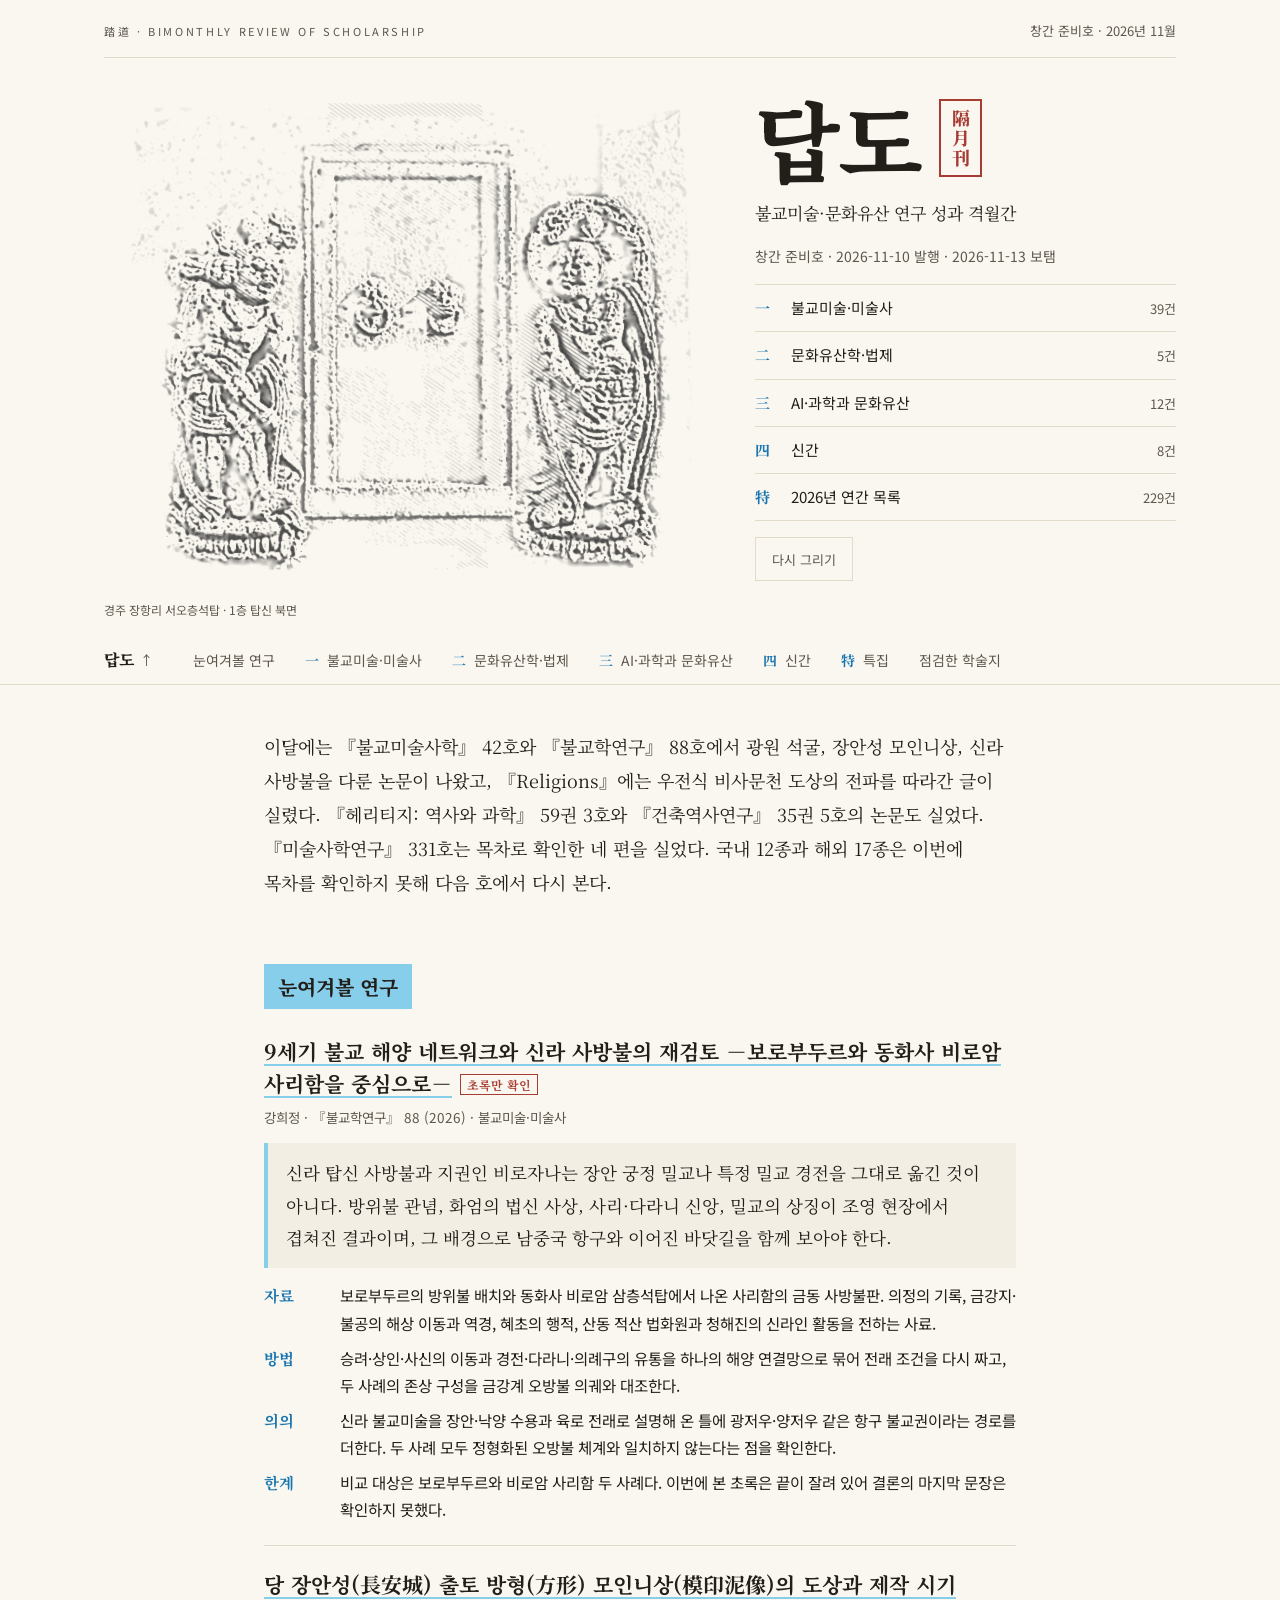
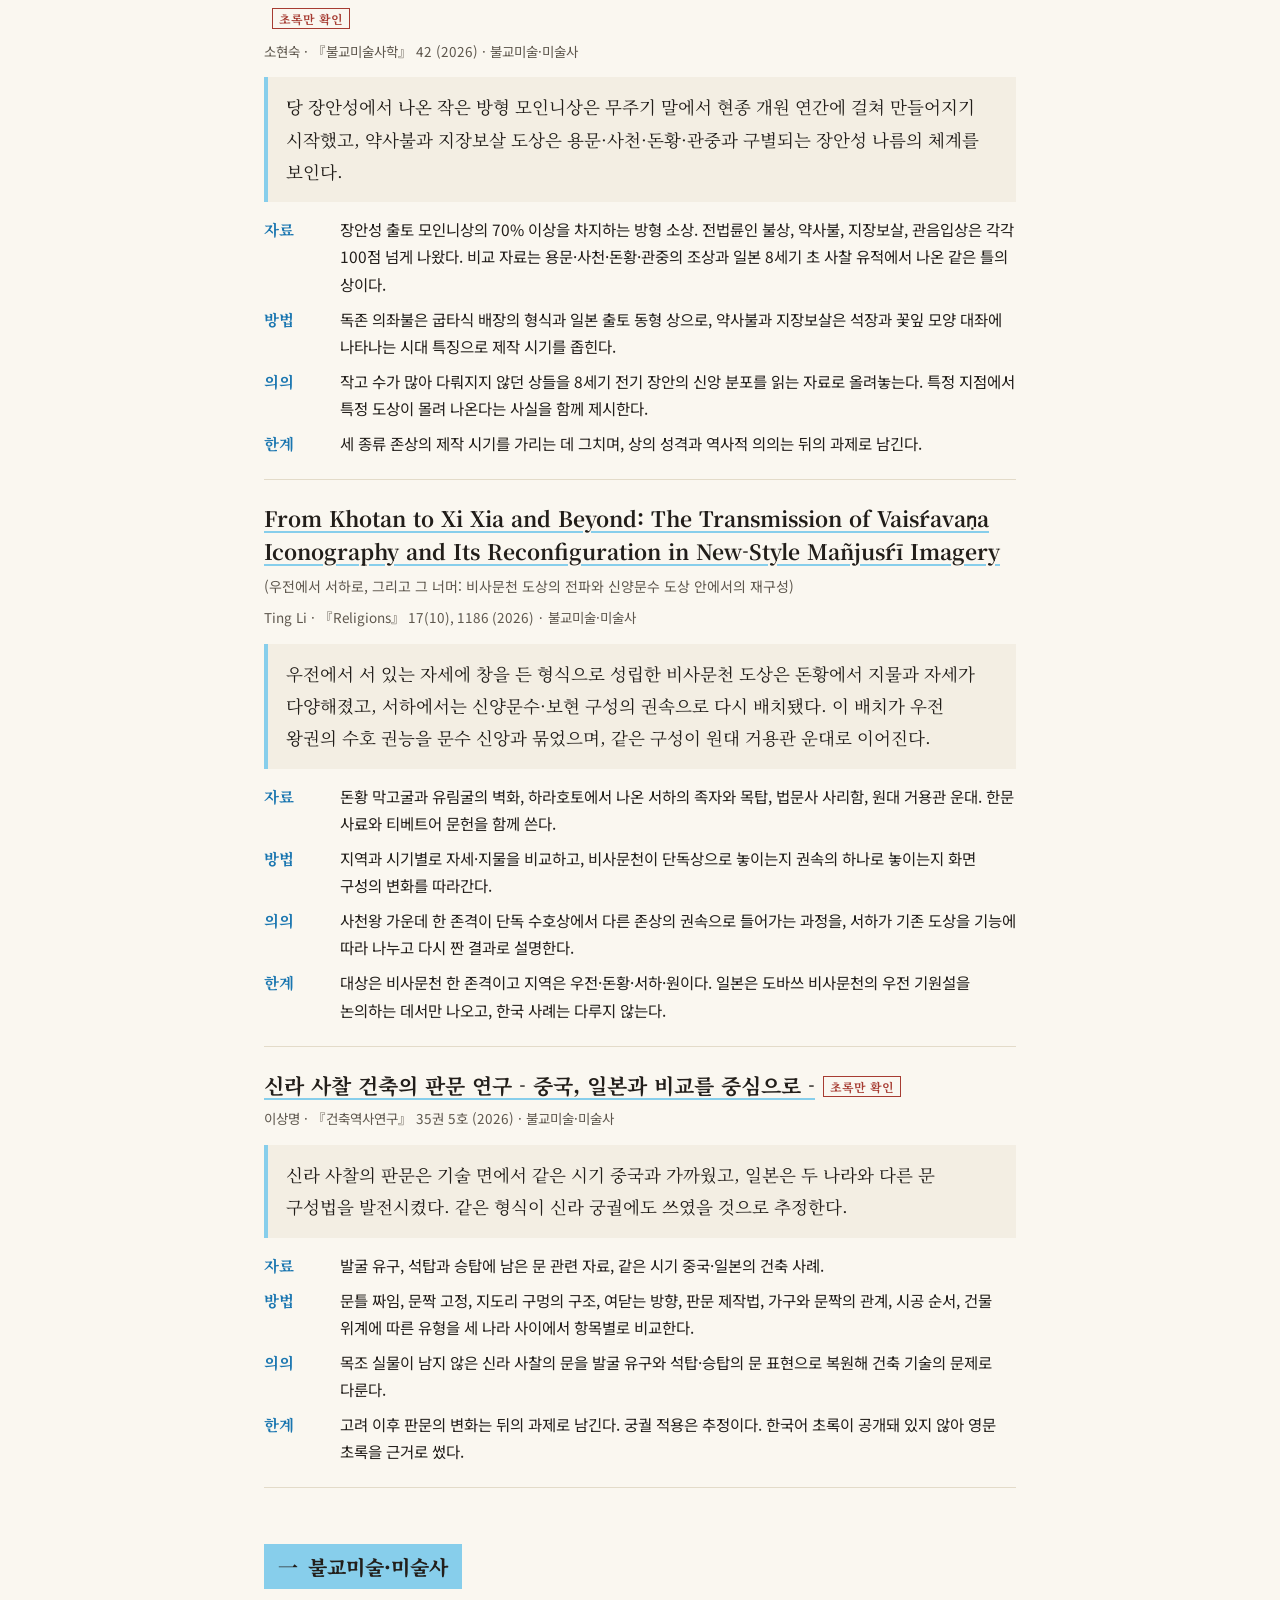
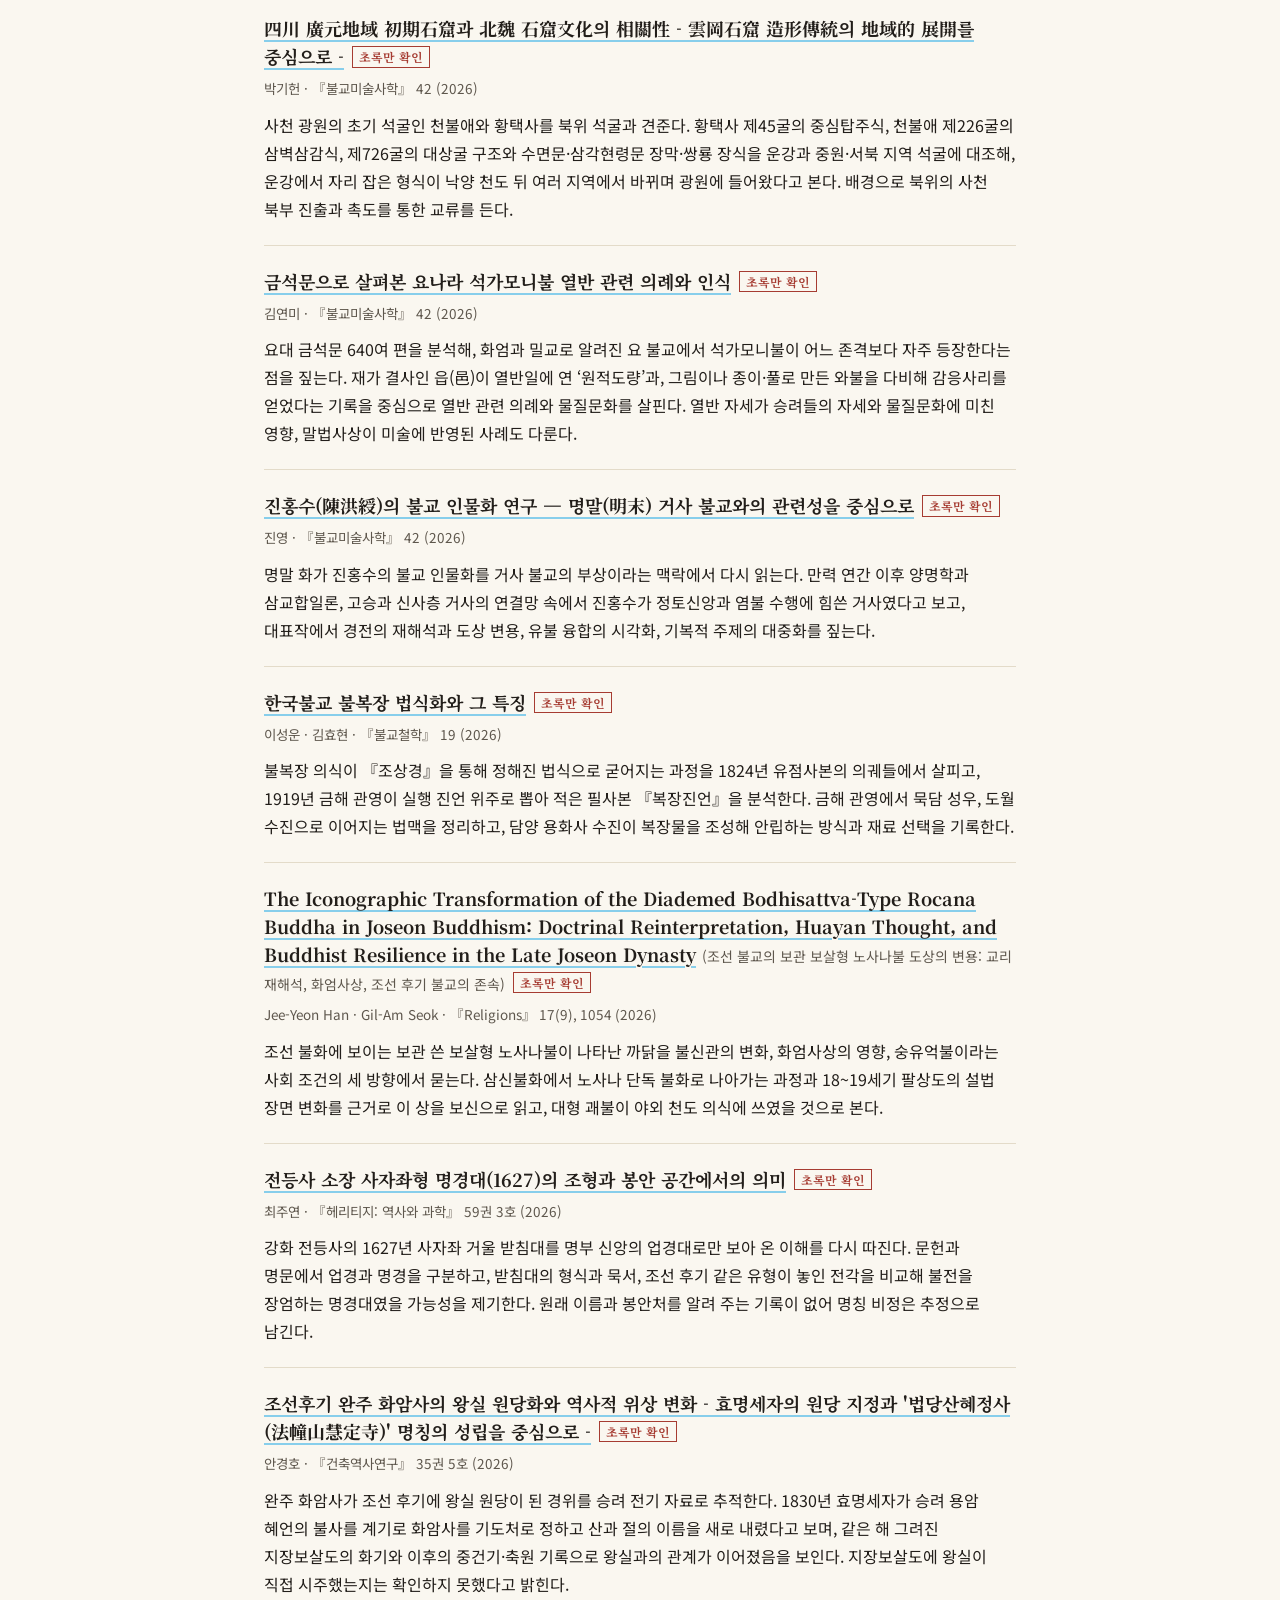
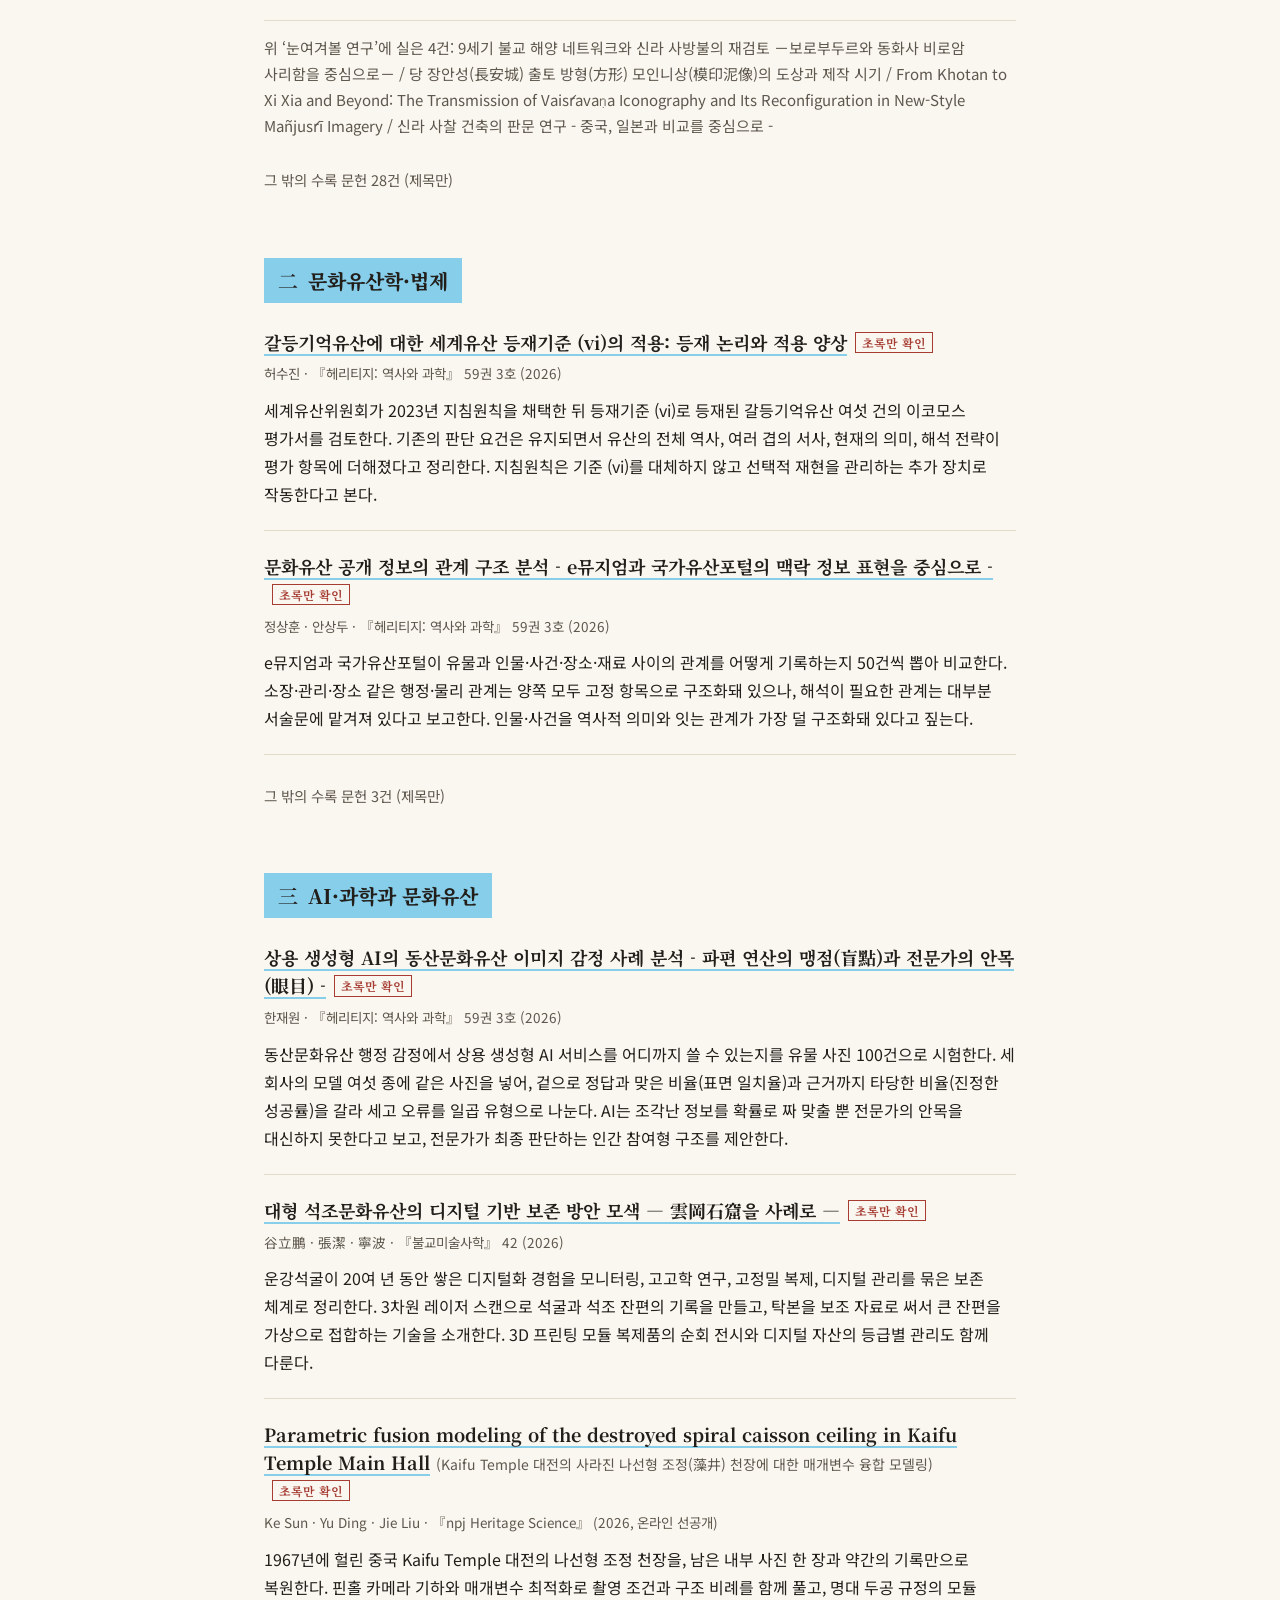
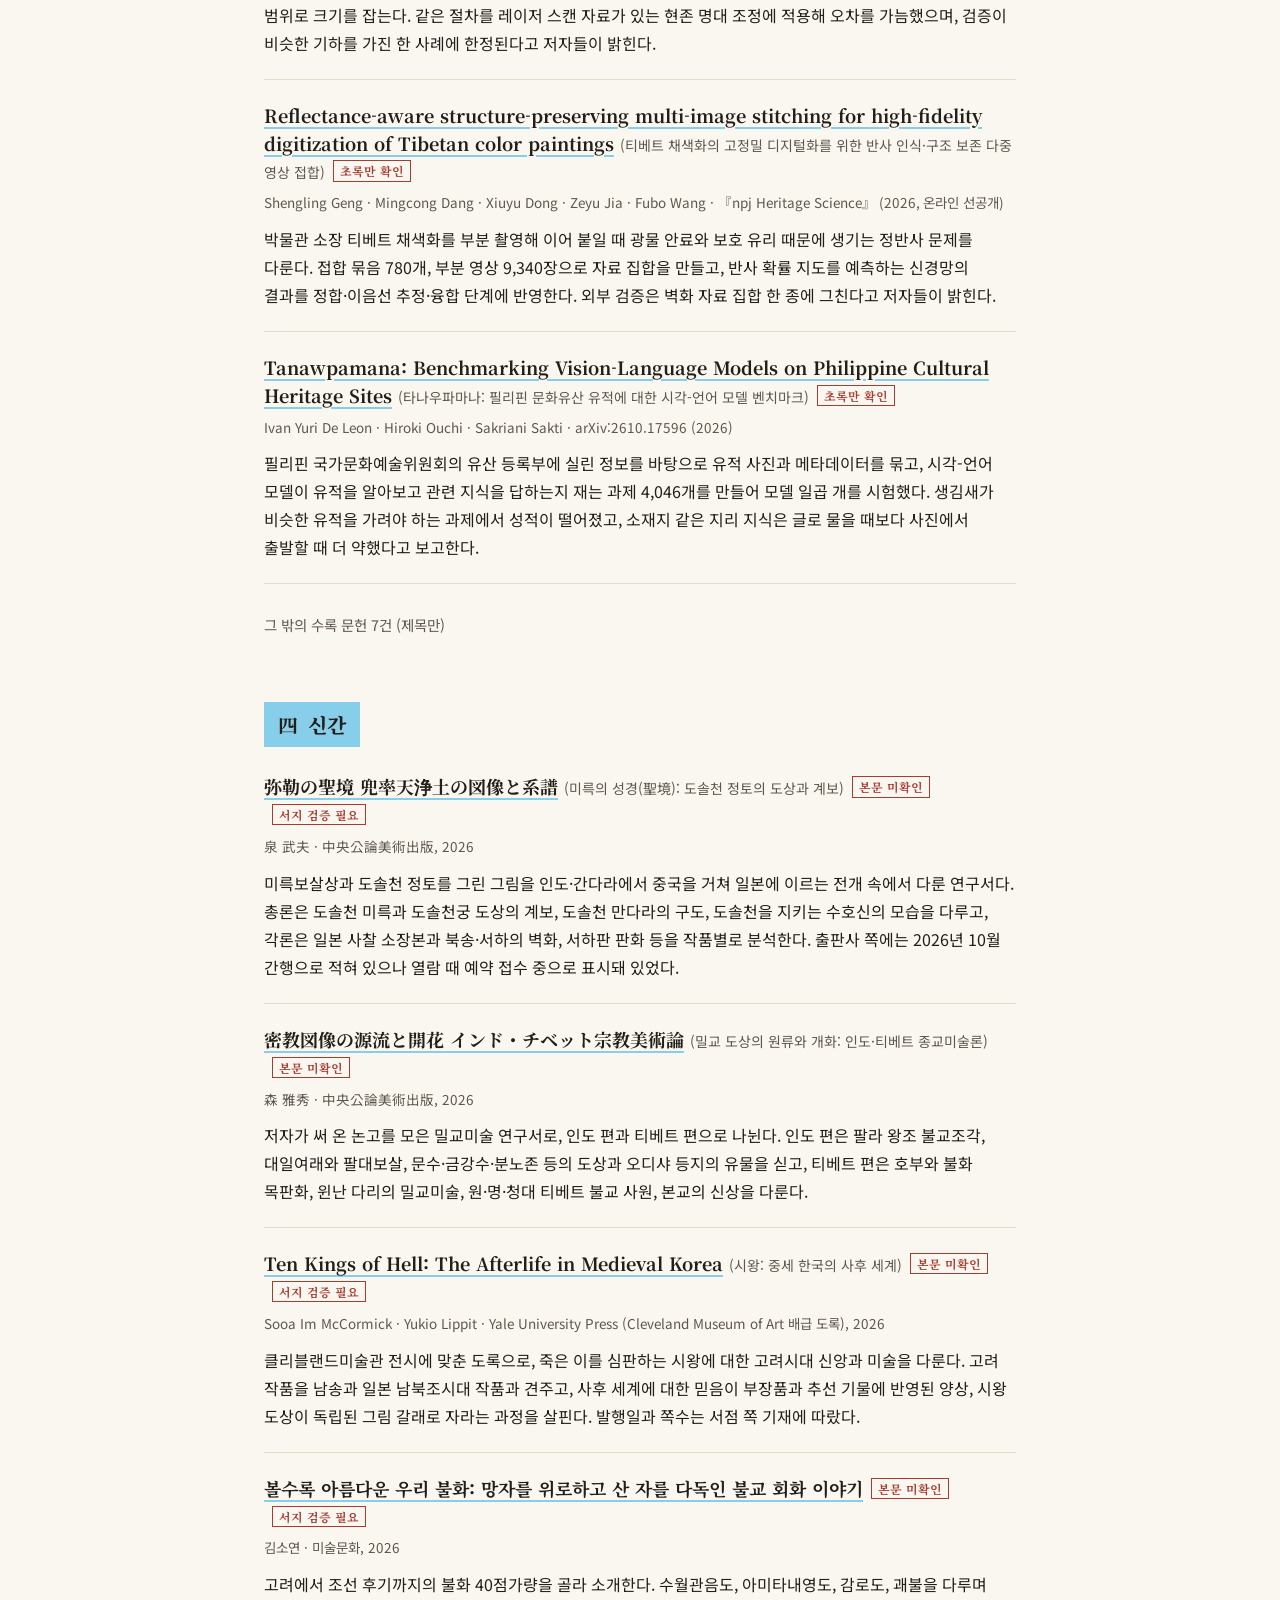
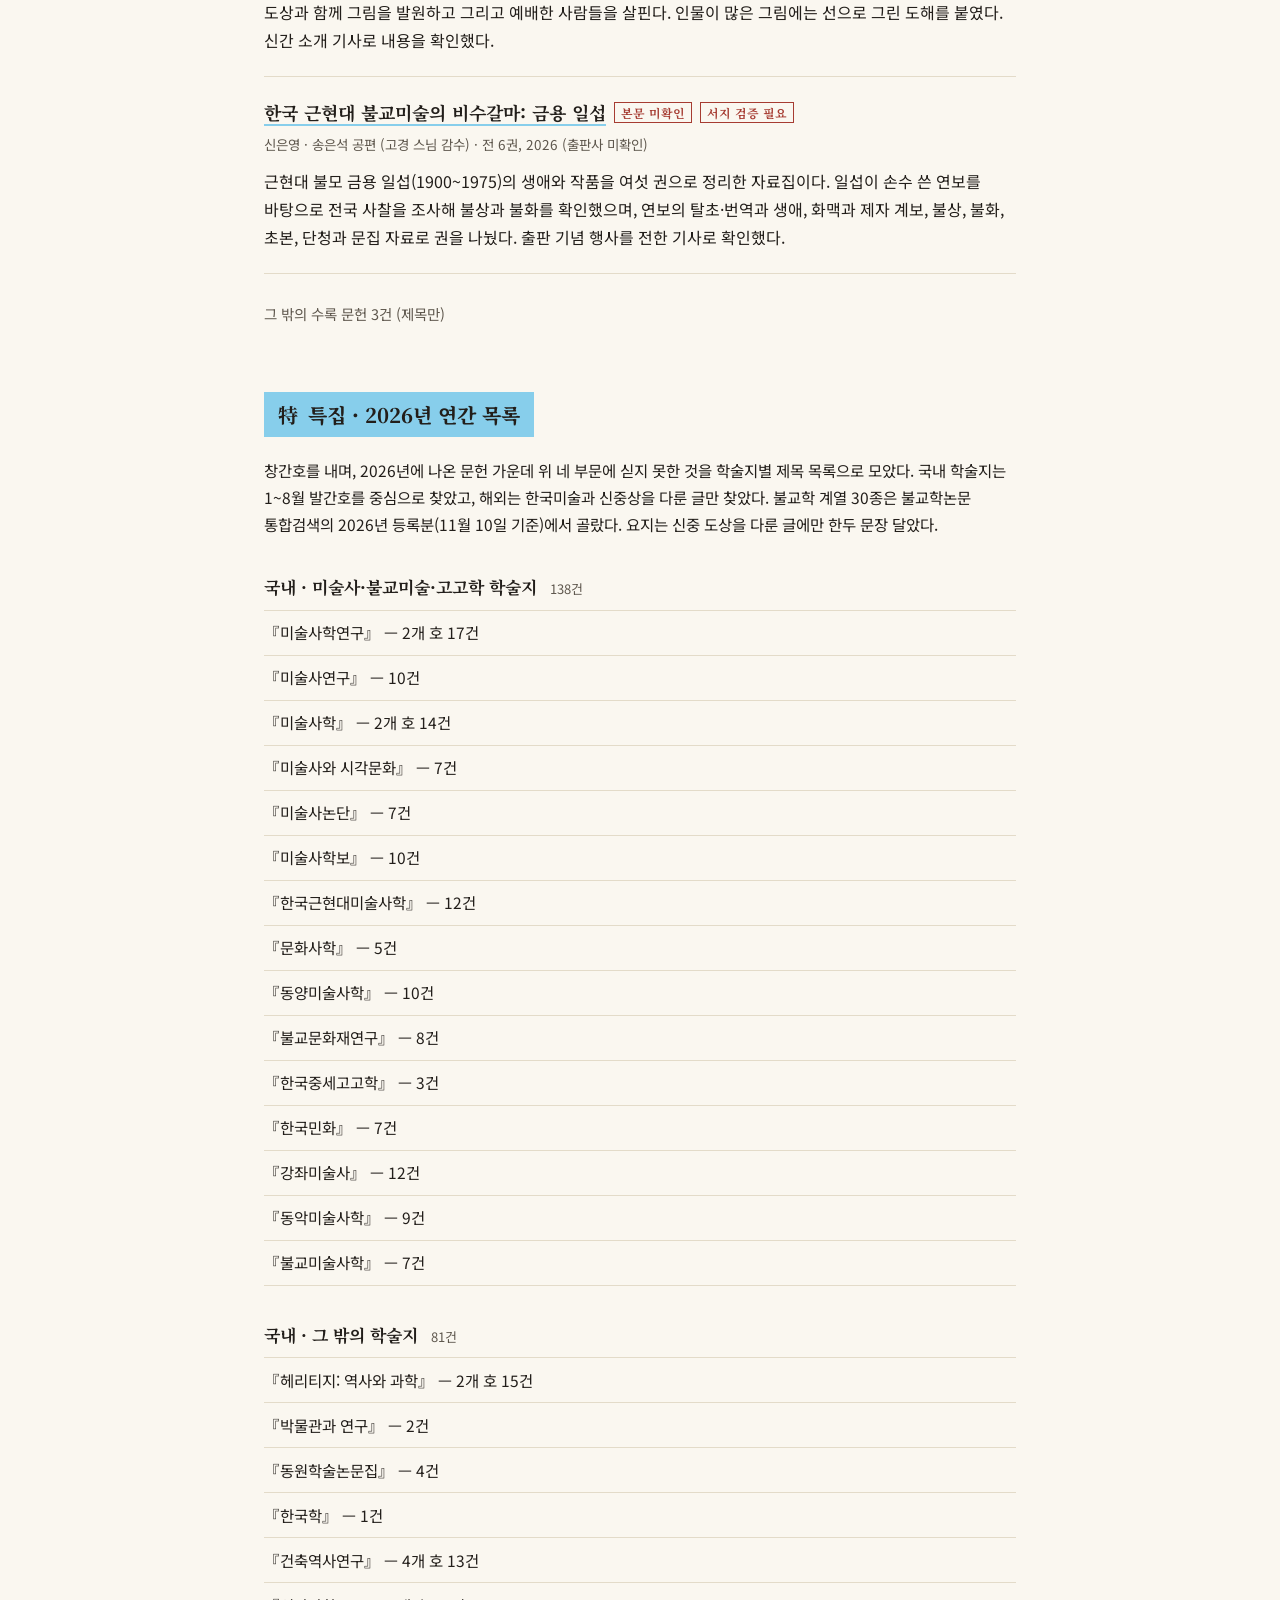
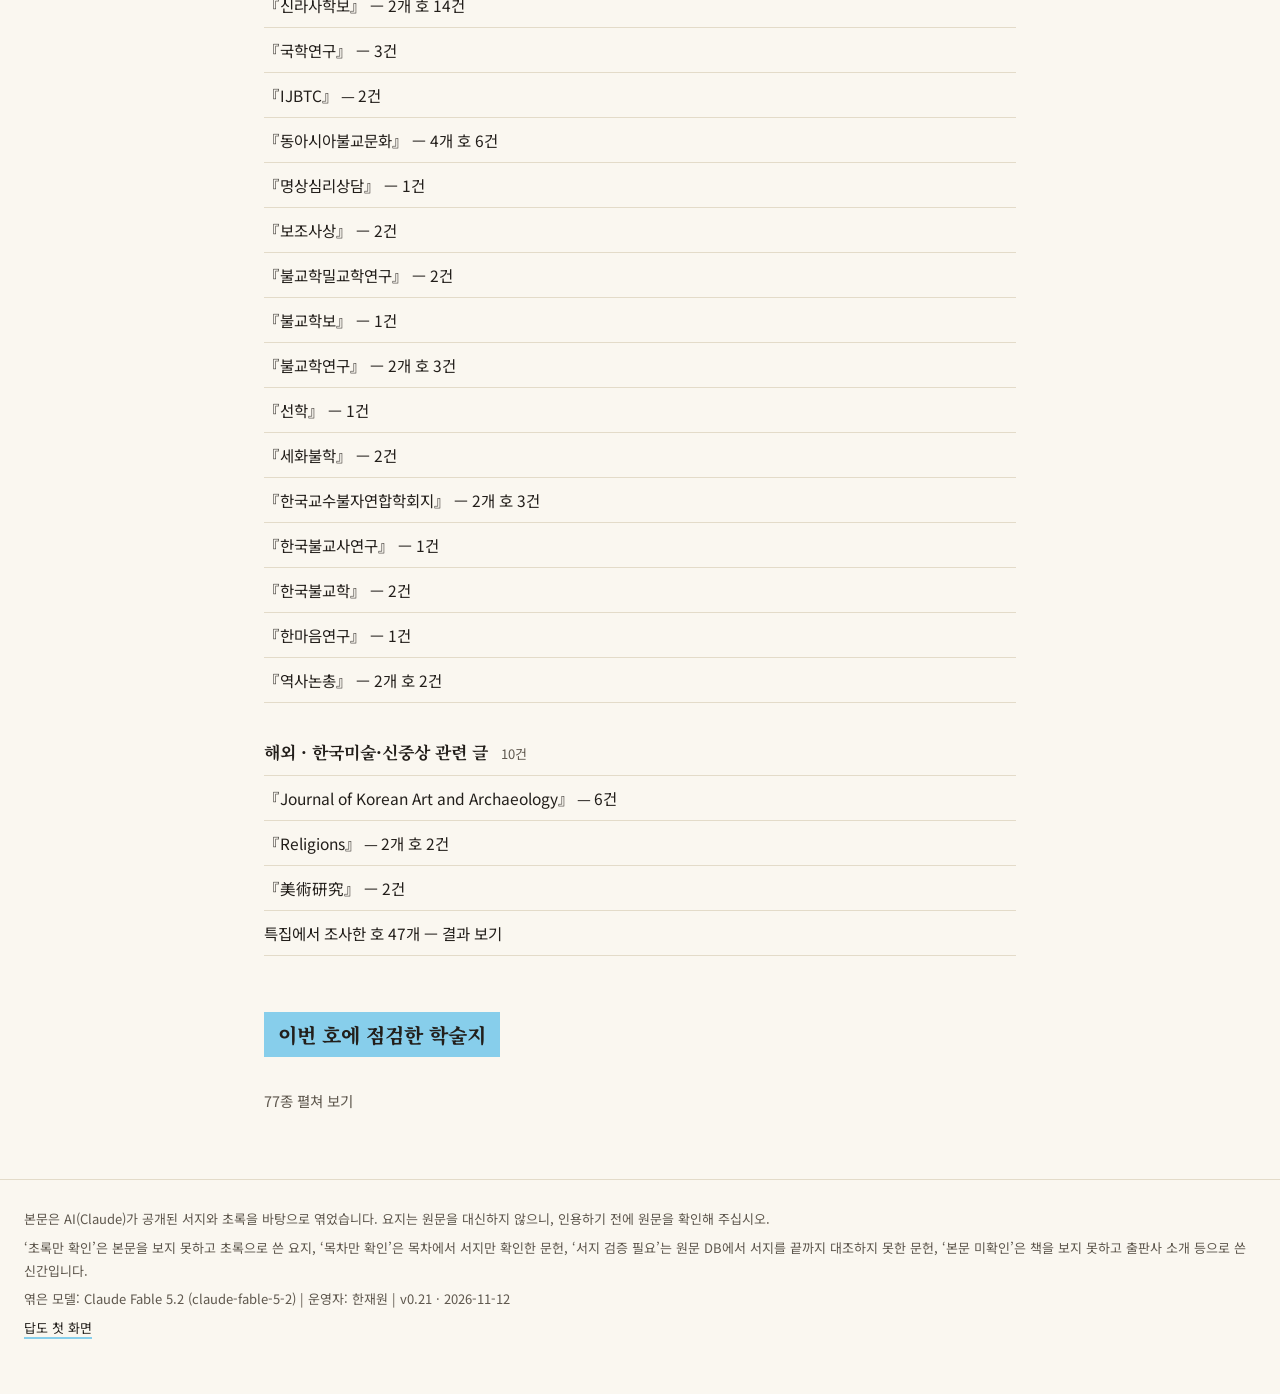
==== commit a8f430a6: "답도 특집 사전 조사 2026-11-13: t22 t23 t25 t26 t27 t28 t29 t57 t58 t63 t64 t30 t31 t32 t33 t34 t35 t36 t37 " ====
--- a/issues/2026-11.html
+++ b/issues/2026-11.html
@@ -27,13 +27,13 @@
 <div class="mast-ttl">
 <div class="h"><h1>답도</h1><span class="seal">隔月刊</span></div>
 <p class="sub">불교미술·문화유산 연구 성과 격월간</p>
-<p class="no">창간 준비호 · 2026-11-10 발행 · 2026-11-12 보탬</p>
+<p class="no">창간 준비호 · 2026-11-10 발행 · 2026-11-13 보탬</p>
 <ul class="toc">
 <li><a href="#art"><b>一</b>불교미술·미술사<i>39건</i></a></li>
 <li><a href="#heritage"><b>二</b>문화유산학·법제<i>5건</i></a></li>
 <li><a href="#science"><b>三</b>AI·과학과 문화유산<i>12건</i></a></li>
 <li><a href="#books"><b>四</b>신간<i>8건</i></a></li>
-<li><a href="#special"><b>特</b>2026년 연간 목록<i>225건</i></a></li>
+<li><a href="#special"><b>特</b>2026년 연간 목록<i>229건</i></a></li>
 </ul>
 <div><button class="ghost" id="replay" type="button">다시 그리기</button></div>
 </div>
@@ -486,7 +486,7 @@
 <li><a href="https://www.kci.go.kr/kciportal/ci/sereArticleSearch/ciSereArtiView.kci?sereArticleSearchBean.artiId=ART003324495" rel="noopener">운강 제20굴 서벽 붕괴 시기와 담요오굴의 초기 배치 설계</a><br><span class="m">杭侃</span></li>
 </ul>
 </details>
-<h3 class="cat">국내 · 그 밖의 학술지 <i>77건</i></h3>
+<h3 class="cat">국내 · 그 밖의 학술지 <i>81건</i></h3>
 <details class="more"><summary>『헤리티지: 역사와 과학』 — 2개 호 15건</summary>
 <p class="iss">59권 1호 (2026.3)</p>
 <ul>
@@ -524,6 +524,12 @@
 <li><a href="https://www.museum.go.kr/MUSEUM/contents/M0602010700.do?schM=view&amp;catCustomType=periodical&amp;catId=132&amp;arcId=23809" rel="noopener">天馬塚出土 彩畵板의 顔料와 製作工程</a><span class="flag">목차만 확인</span><br><span class="m">장용준, 김종우</span></li>
 <li><a href="https://www.museum.go.kr/MUSEUM/contents/M0602010700.do?schM=view&amp;catCustomType=periodical&amp;catId=132&amp;arcId=23809" rel="noopener">法華經으로 이룬 佛殿 國立中央博物館 소장 金銅佛龕(덕수2115)에 대한 考察</a><span class="flag">목차만 확인</span><br><span class="m">김윤이</span></li>
 <li><a href="https://www.museum.go.kr/MUSEUM/contents/M0602010700.do?schM=view&amp;catCustomType=periodical&amp;catId=132&amp;arcId=23809" rel="noopener">國立中央博物館 所藏 佛敎彫刻 關聯 琉璃乾板의 分類 方案과 資料的 價値</a><span class="flag">목차만 확인</span><br><span class="m">허형욱</span></li>
+</ul>
+</details>
+<details class="more"><summary>『한국학』 — 1건</summary>
+<p class="iss">49권 1호 (2026.3)</p>
+<ul>
+<li><a href="https://accesson.kr/ksq/v.49/1/1/58724" rel="noopener">선제적 공간 지배와 모방된 근대성: 부산 이사청의 시가계획에 대해 지적원도를 활용하여</a><span class="flag">목차만 확인</span><br><span class="m">조미화</span></li>
 </ul>
 </details>
 <details class="more"><summary>『건축역사연구』 — 4개 호 13건</summary>
@@ -575,6 +581,14 @@
 <li><a href="https://doi.org/10.65509/jshs.2026.8.67.319" rel="noopener">위구르어문 『五臺山讚』과 &lt;文殊騎獅圖&gt;를 통한 천산 위구르 왕국의 문수신앙과 동아시아 불교문화 교류</a><span class="flag">목차만 확인</span><br><span class="m">조성금</span></li>
 </ul>
 </details>
+<details class="more"><summary>『국학연구』 — 3건</summary>
+<p class="iss">60호 (2026.7)</p>
+<ul>
+<li><a href="https://m.koreastudy.or.kr/pub/kookhakList3.do?wph_class=2" rel="noopener">고려인의 선문 인식과 희양산문</a><span class="flag">목차만 확인</span><span class="flag">서지 검증 필요</span><br><span class="m">최승이</span></li>
+<li><a href="https://m.koreastudy.or.kr/pub/kookhakList3.do?wph_class=2" rel="noopener">퍼스 기호학의 관점에서 본 방촌 황희 문화유산의 전승 구조</a><span class="flag">목차만 확인</span><span class="flag">서지 검증 필요</span><br><span class="m">차문성</span></li>
+<li><a href="https://m.koreastudy.or.kr/pub/kookhakList3.do?wph_class=2" rel="noopener">조선시대 밥그릇의 유형과 사용문화</a><span class="flag">목차만 확인</span><span class="flag">서지 검증 필요</span><br><span class="m">구혜인</span></li>
+</ul>
+</details>
 <details class="more"><summary>『IJBTC』 — 2건</summary>
 <p class="iss">36(1) (2026)</p>
 <ul>
@@ -721,7 +735,7 @@
 <li><a href="https://www.tobunken.go.jp/joho/bijutukenkyu.html" rel="noopener">「戦前期朝鮮半島美術家・作品・記事データベース」構築の経緯とこれまでの運用、今後の活用について</a> <span class="ko">(「전전기 조선반도 미술가·작품·기사 데이터베이스」 구축 경위와 지금까지의 운용, 앞으로의 활용에 대하여)</span><br><span class="m">井内佳津恵</span></li>
 </ul>
 </details>
-<details><summary>특집에서 조사한 호 27개 — 결과 보기</summary>
+<details><summary>특집에서 조사한 호 47개 — 결과 보기</summary>
 <div class="tblbox"><table class="chk"><thead><tr><th>학술지</th><th>호</th><th>결과</th></tr></thead><tbody>
 <tr><td>미술사학연구</td><td>329호 (2026.3)</td><td>확인</td></tr>
 <tr><td>미술사학연구</td><td>330호 (2026.6)</td><td>확인</td></tr>
@@ -750,6 +764,26 @@
 <tr><td>건축역사연구</td><td>35권 4호 (2026.8)</td><td>확인</td></tr>
 <tr><td>신라사학보</td><td>66호 (2026.4)</td><td>확인</td></tr>
 <tr><td>신라사학보</td><td>67호 (2026.8)</td><td>확인</td></tr>
+<tr><td>미학·예술학연구</td><td>2026.02 발간호</td><td>목차 미확인</td></tr>
+<tr><td>미학·예술학연구</td><td>2026.06 발간호</td><td>목차 미확인</td></tr>
+<tr><td>한국고대사연구</td><td>2026.03 발간호</td><td>목차 미확인</td></tr>
+<tr><td>한국고대사연구</td><td>2026.06 발간호</td><td>목차 미확인</td></tr>
+<tr><td>신라문화</td><td>2026.02 발간호</td><td>목차 미확인</td></tr>
+<tr><td>신라문화</td><td>2026.08 발간호</td><td>목차 미확인</td></tr>
+<tr><td>고문화</td><td>2026.06 발간호</td><td>목차 미확인</td></tr>
+<tr><td>인문과학연구</td><td>2026.02 발간호</td><td>목차 미확인</td></tr>
+<tr><td>인문과학연구</td><td>2026.08 발간호</td><td>목차 미확인</td></tr>
+<tr><td>국학연구</td><td>59호 (2026.3)</td><td>관련 논문 없음</td></tr>
+<tr><td>국학연구</td><td>60호 (2026.7)</td><td>확인</td></tr>
+<tr><td>한국학</td><td>49권 1호 (2026.3)</td><td>확인</td></tr>
+<tr><td>한국학</td><td>49권 2호 (2026.6)</td><td>관련 논문 없음</td></tr>
+<tr><td>한국사연구</td><td>2026.03 발간호</td><td>목차 미확인</td></tr>
+<tr><td>한국사연구</td><td>2026.06 발간호</td><td>목차 미확인</td></tr>
+<tr><td>역사학보</td><td>2026.03 발간호</td><td>목차 미확인</td></tr>
+<tr><td>역사학보</td><td>2026.06 발간호</td><td>목차 미확인</td></tr>
+<tr><td>한국사학보</td><td>2026.03 발간호</td><td>목차 미확인</td></tr>
+<tr><td>한국사학보</td><td>2026.06 발간호</td><td>목차 미확인</td></tr>
+<tr><td>사학연구</td><td>2026.03 발간호</td><td>목차 미확인</td></tr>
 </tbody></table></div>
 </details>
 </section>
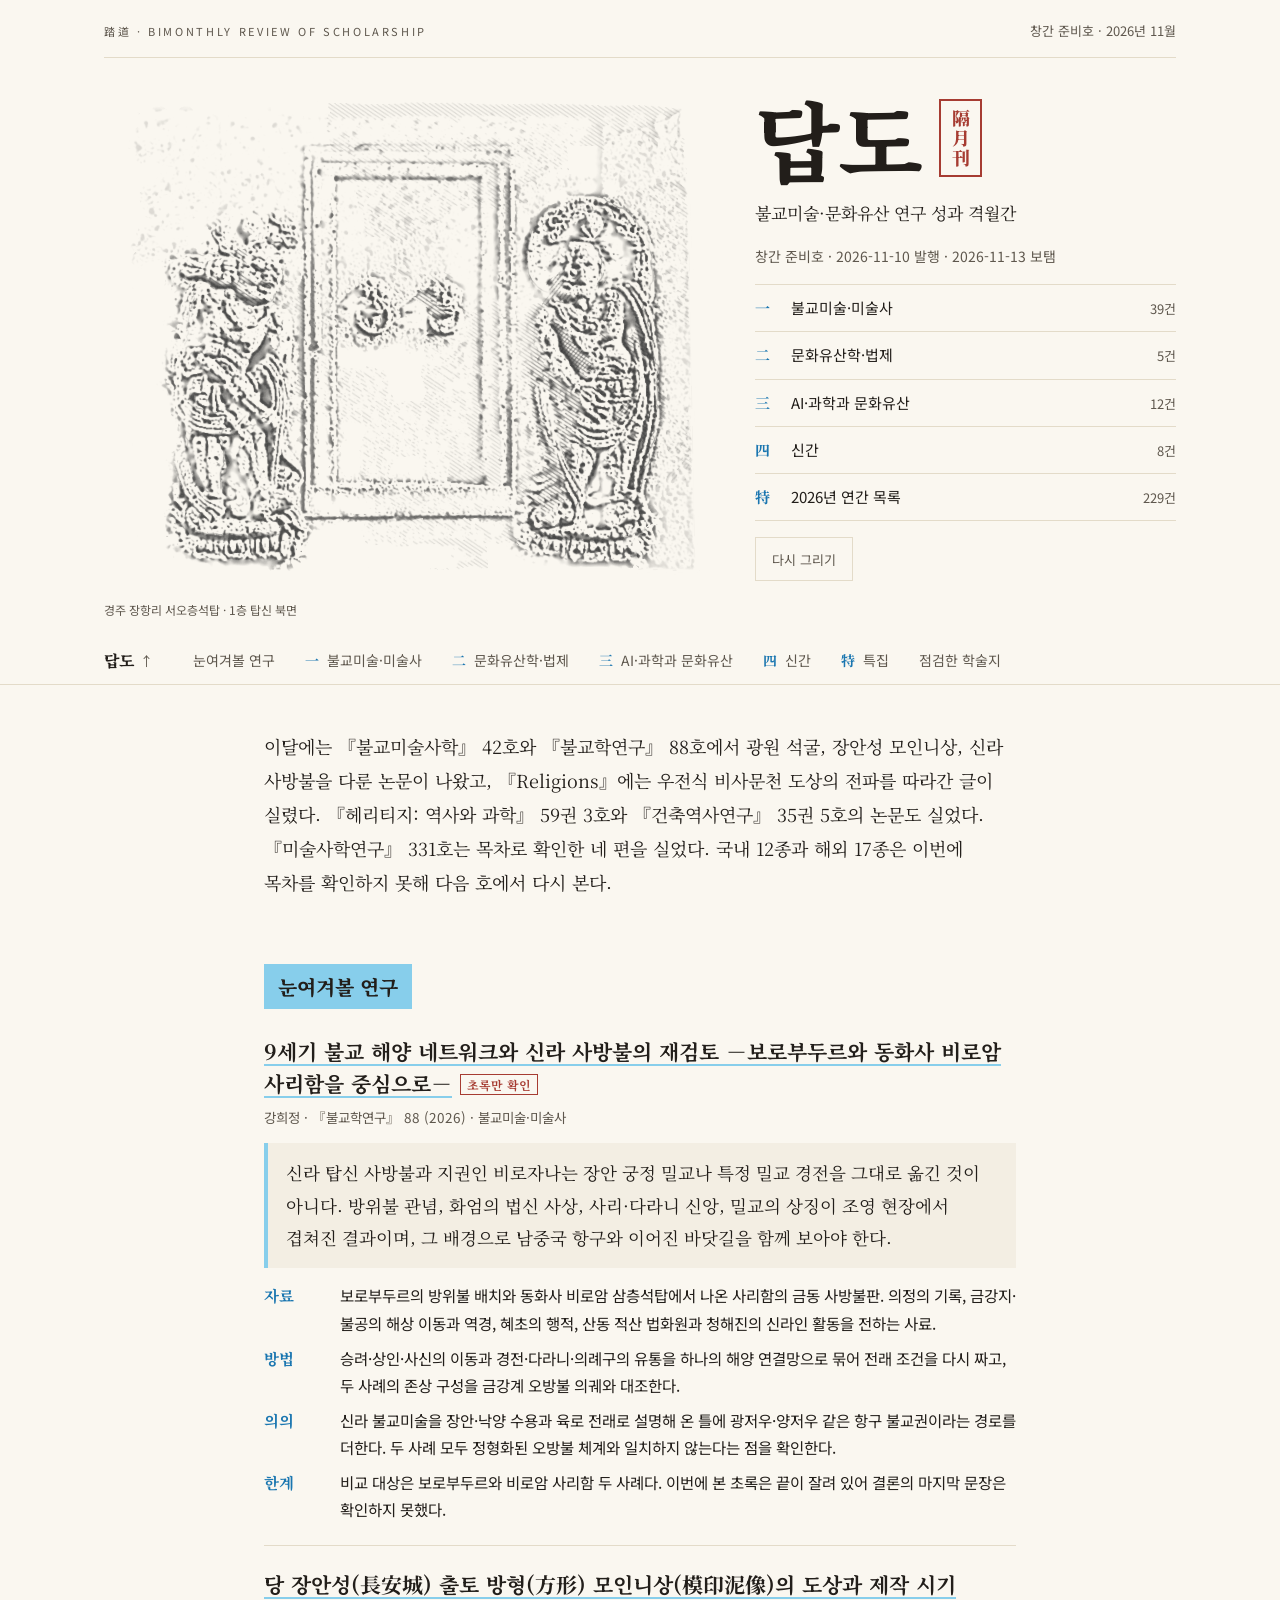
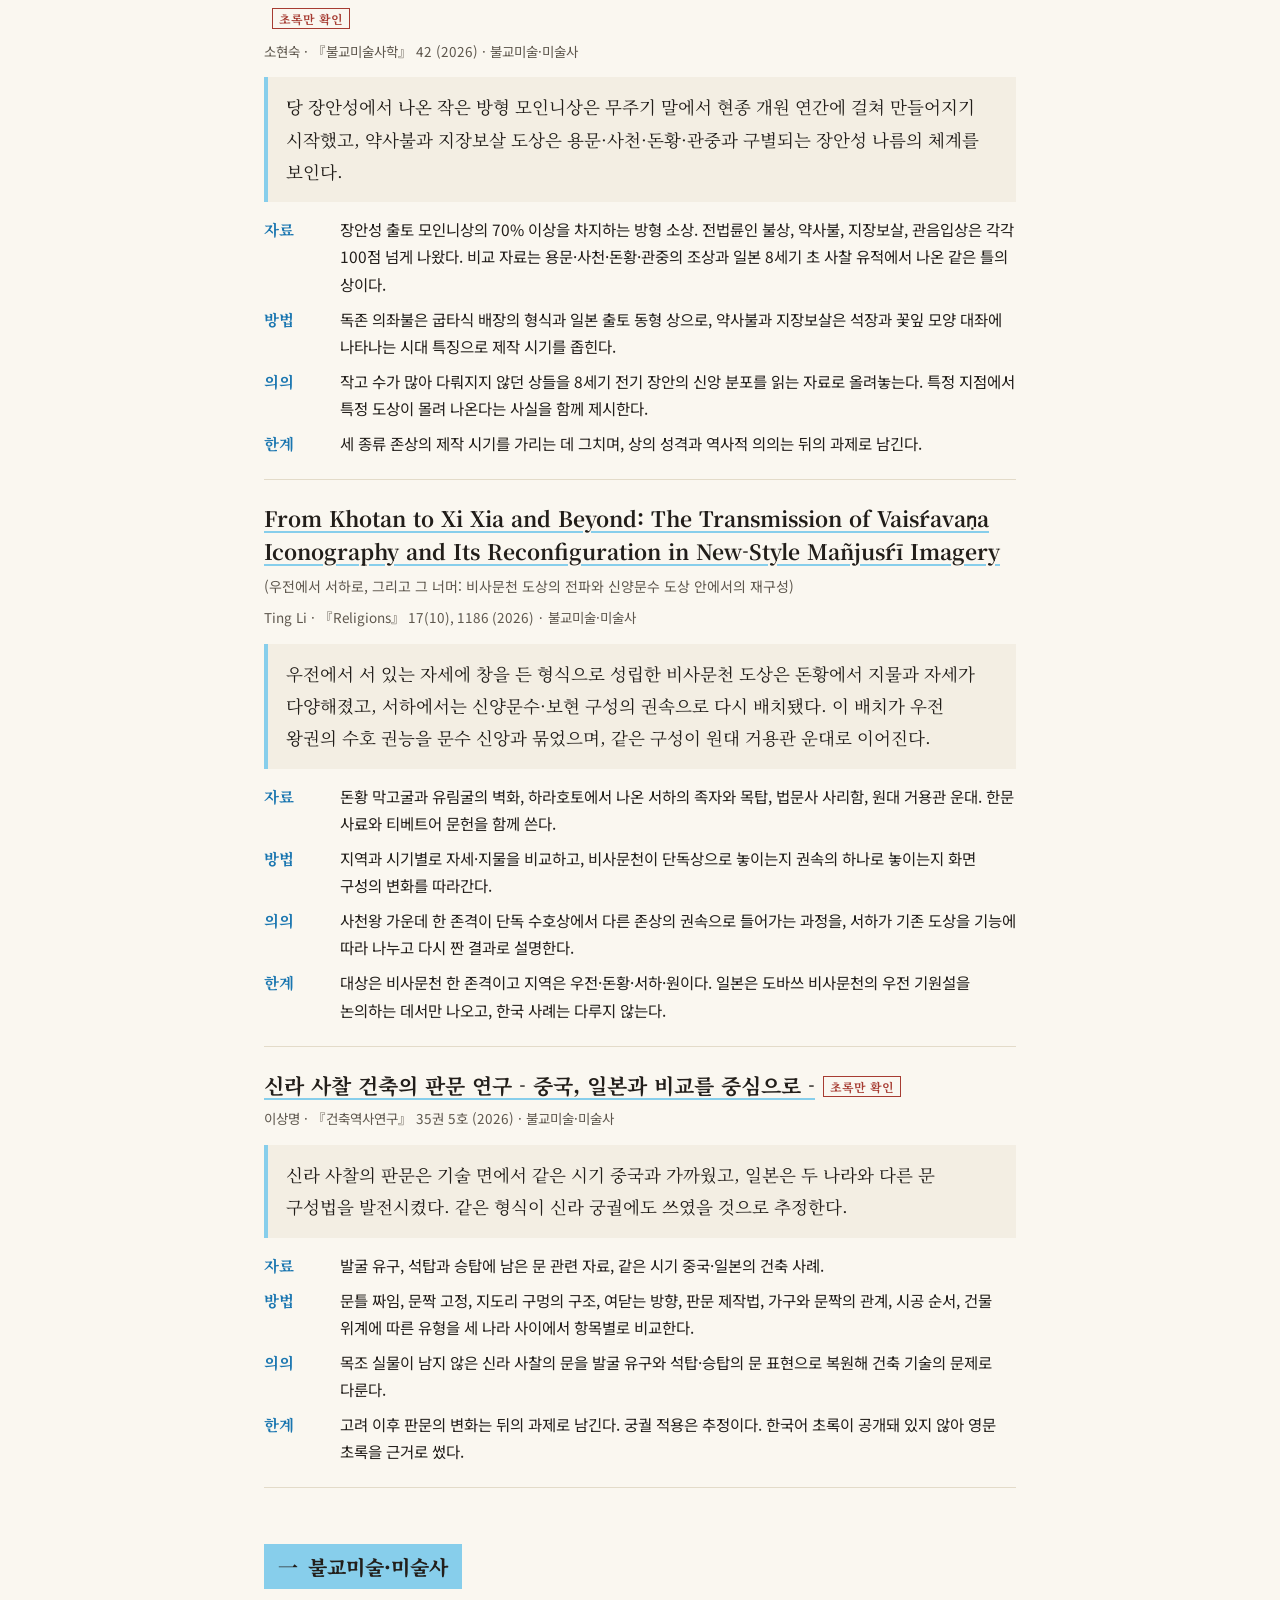
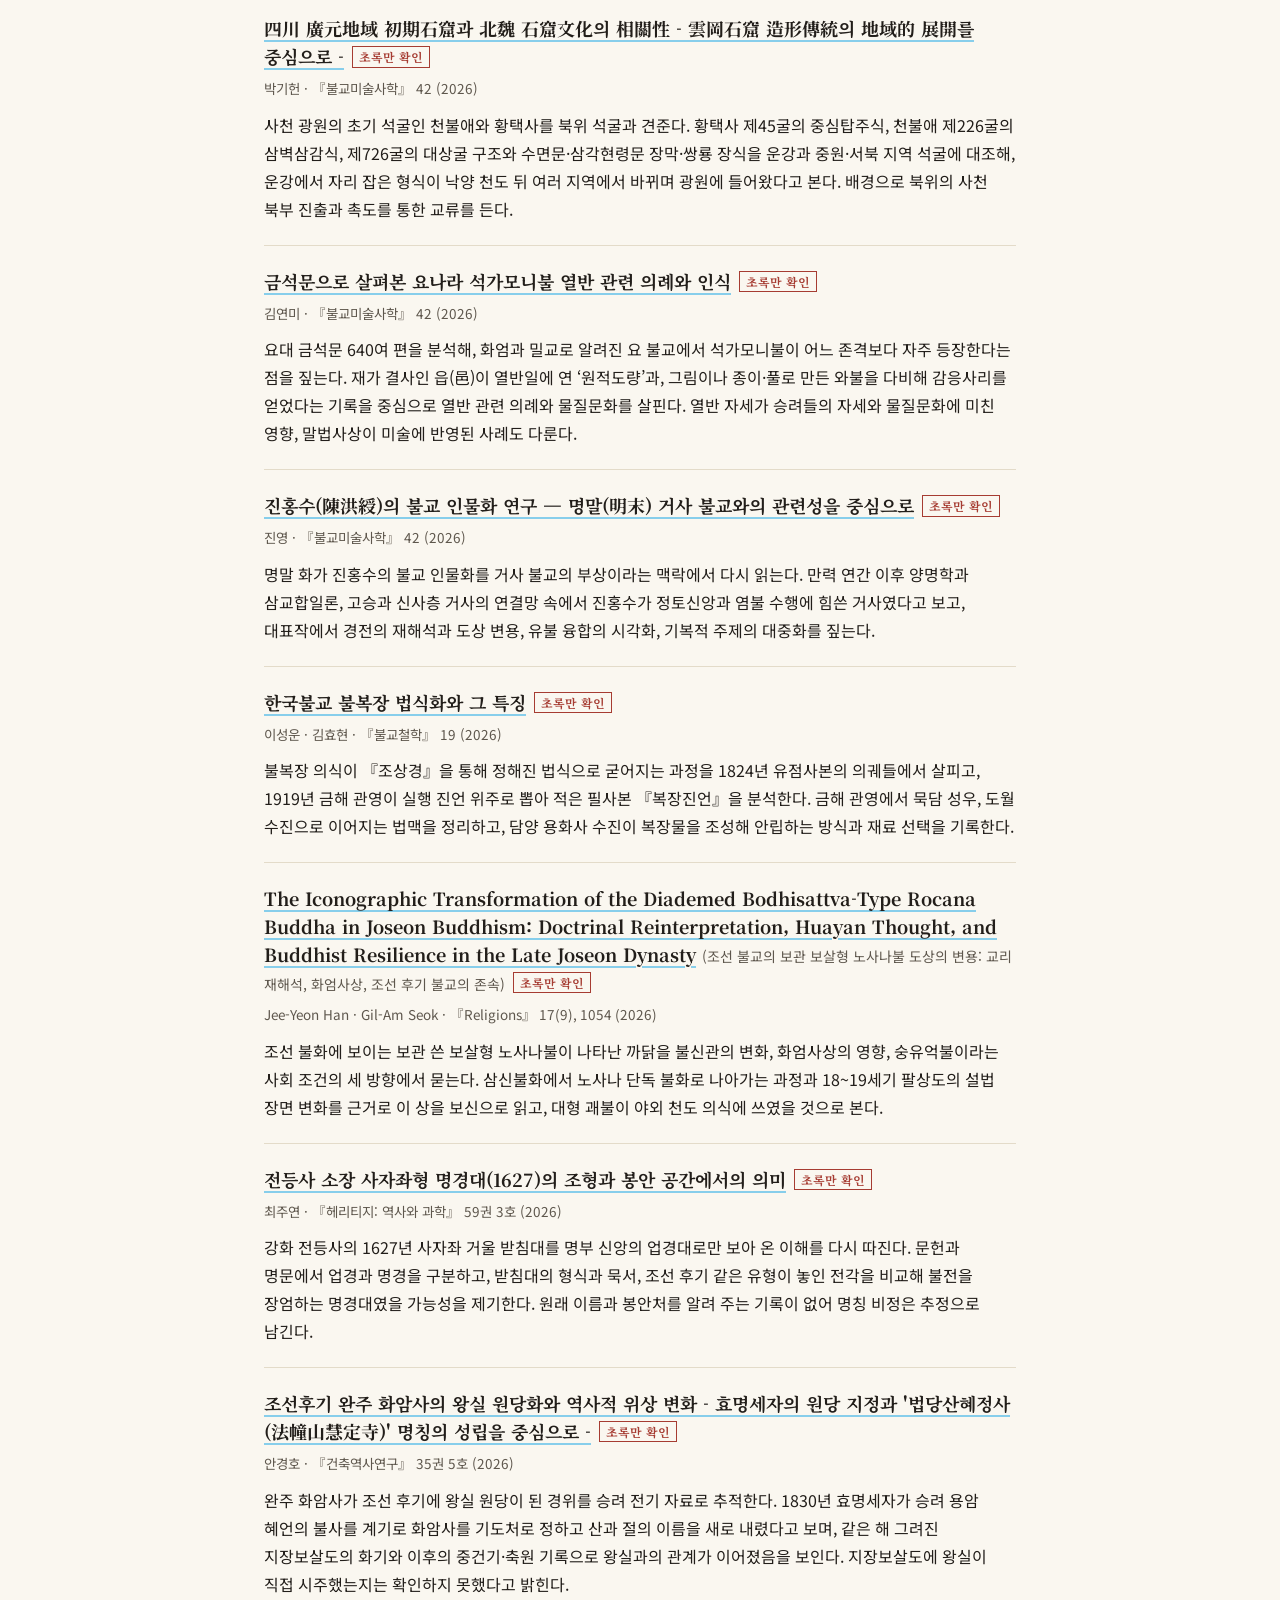
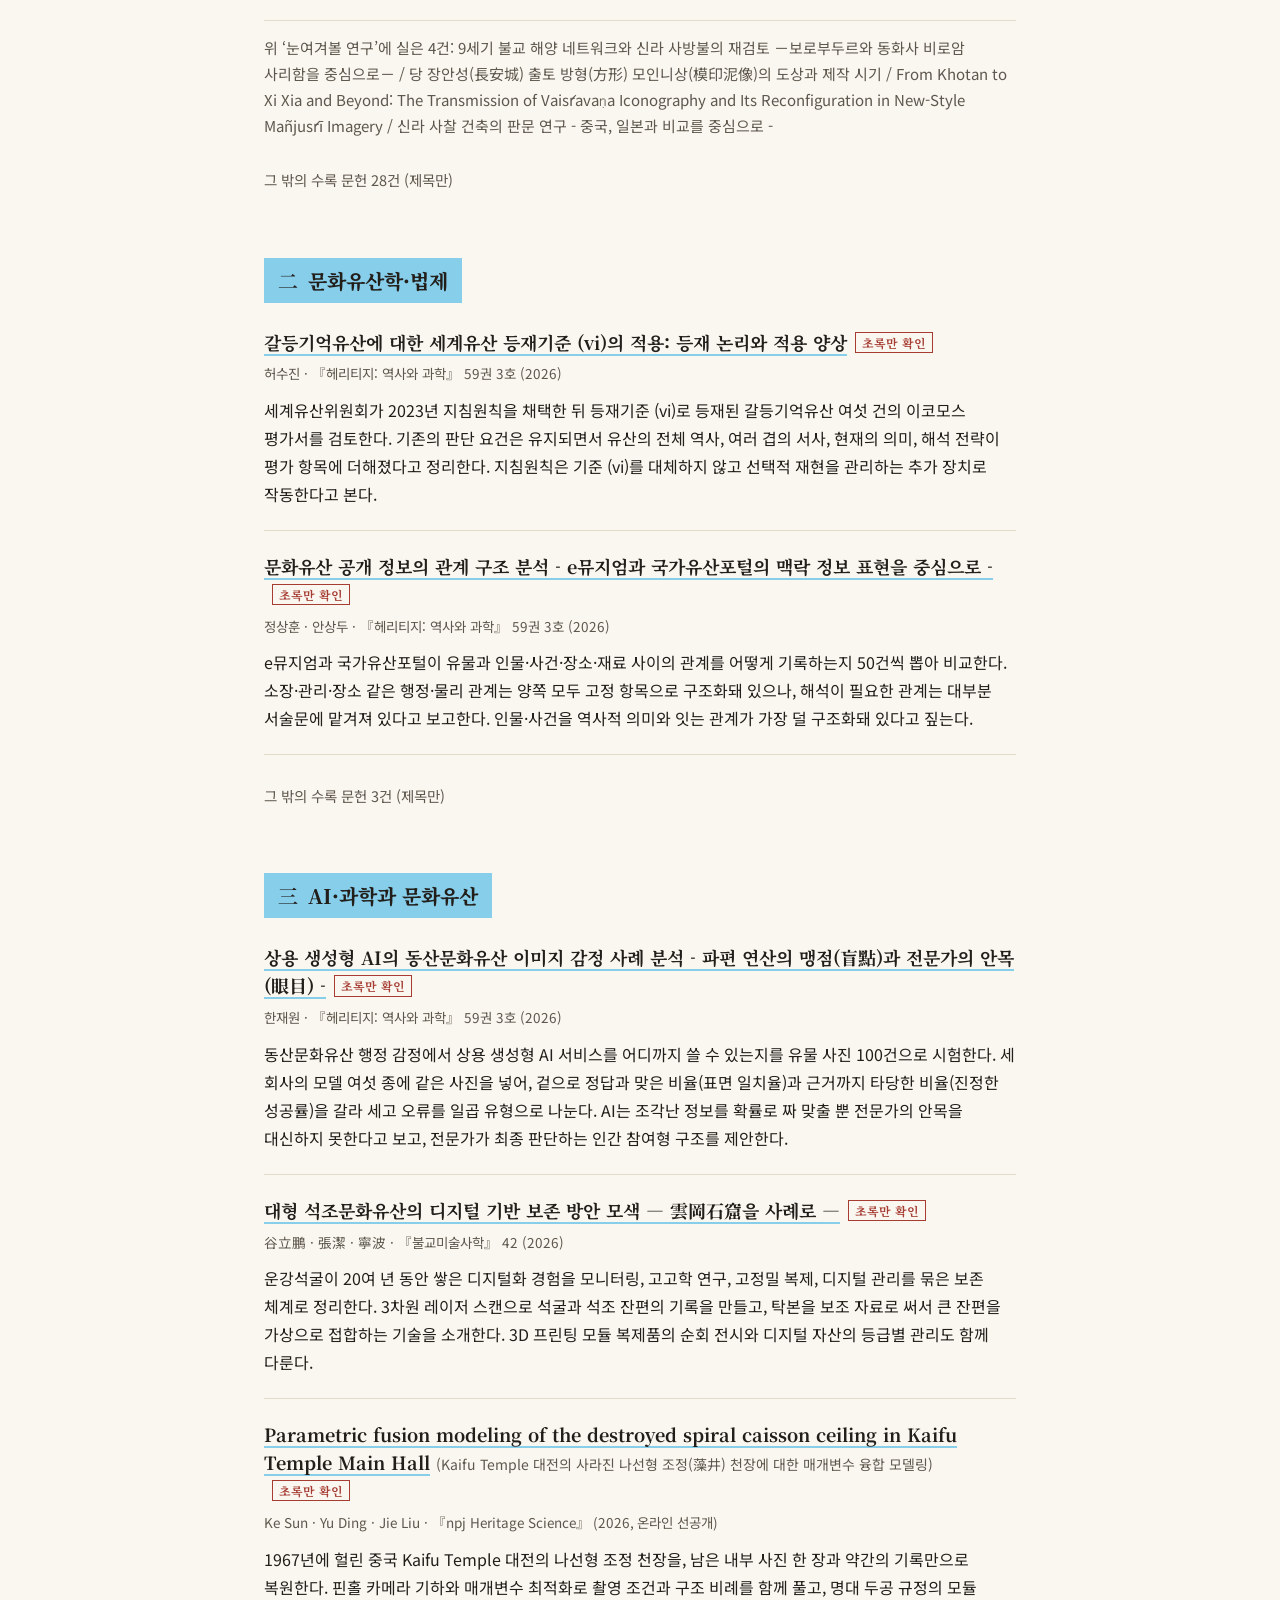
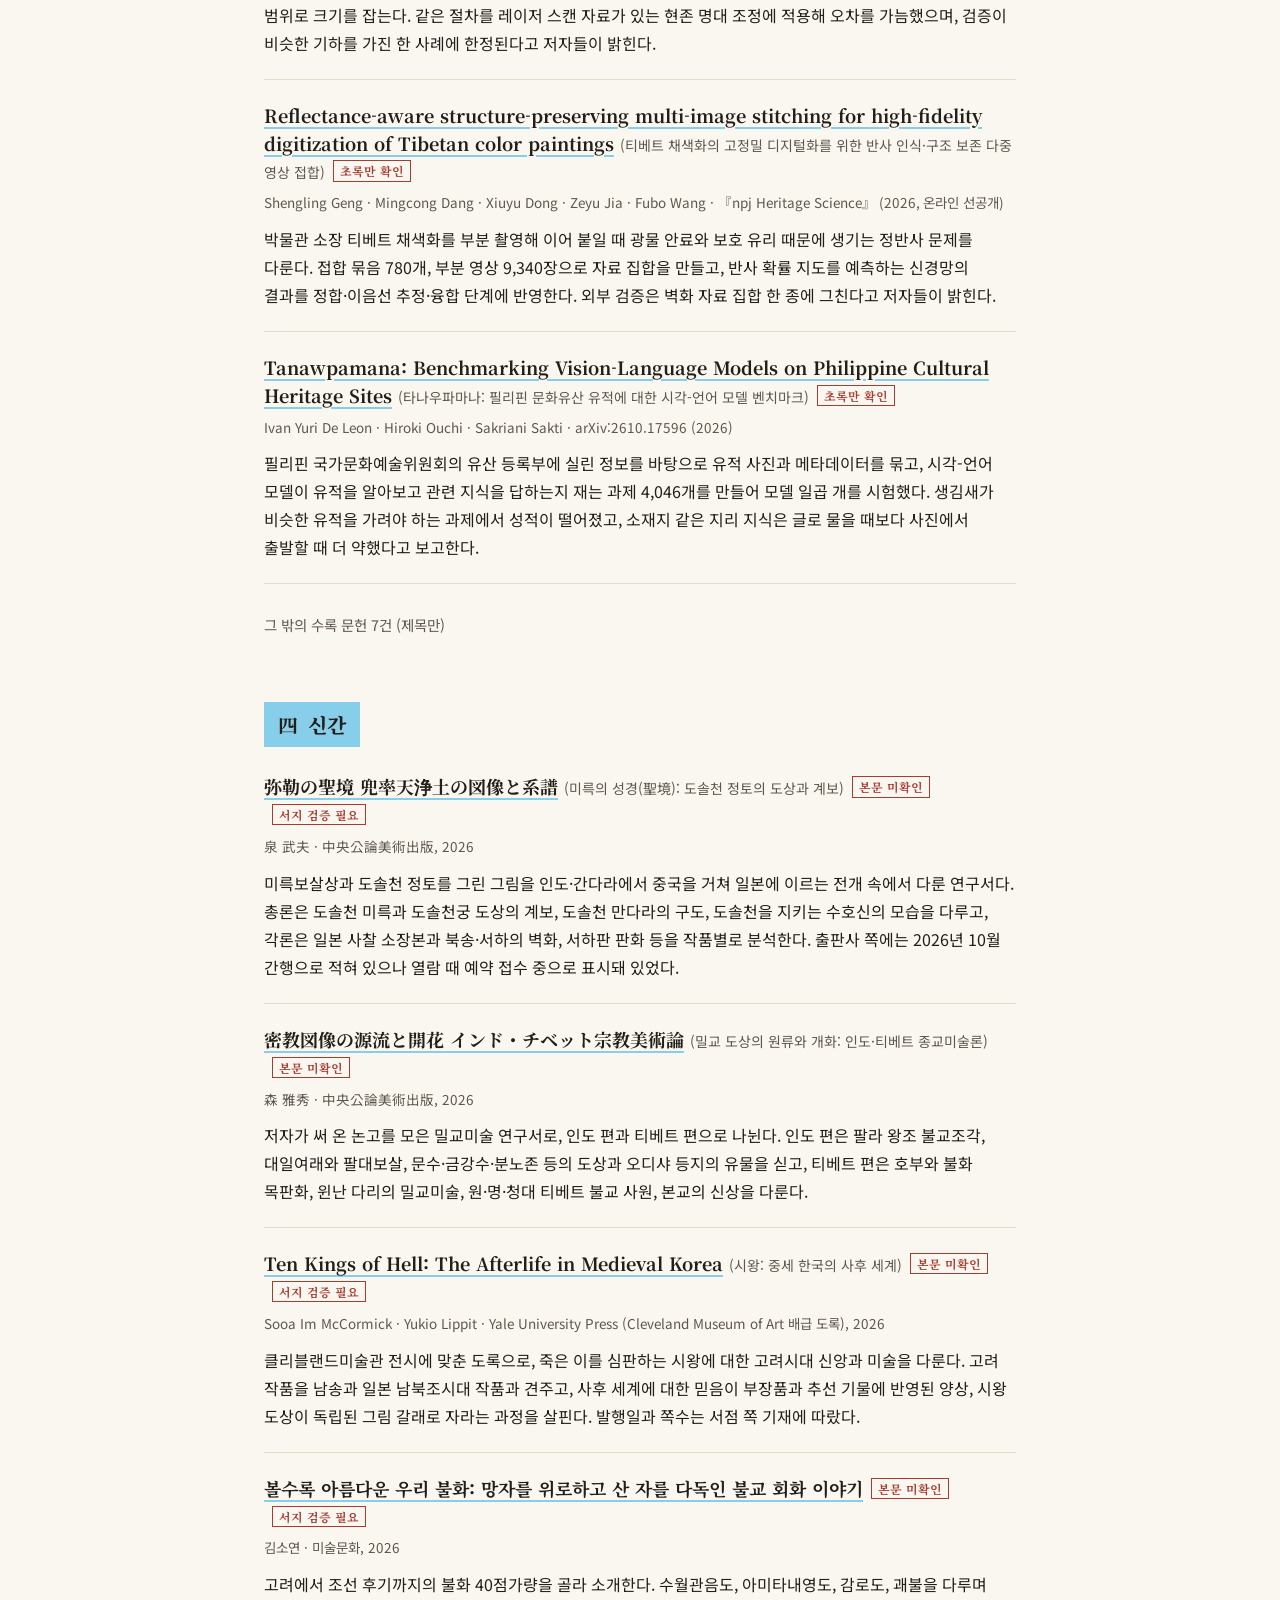
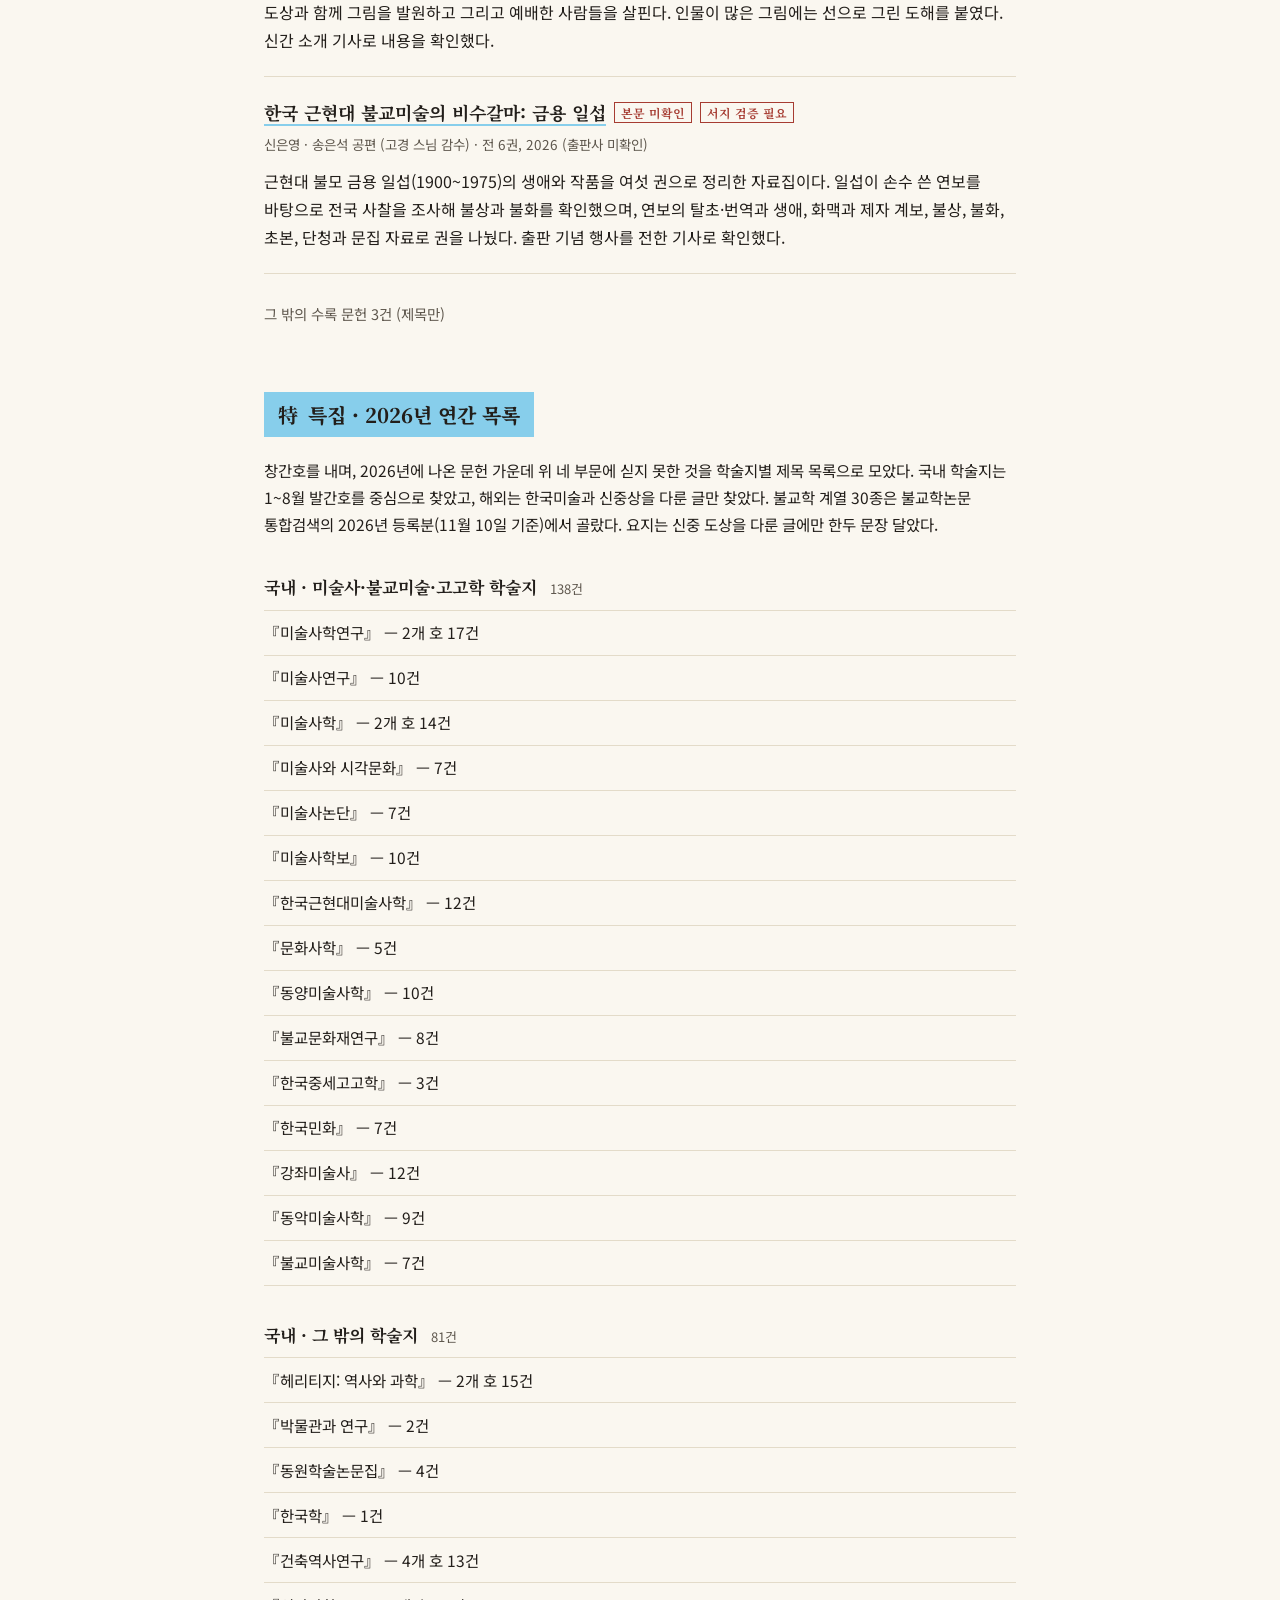
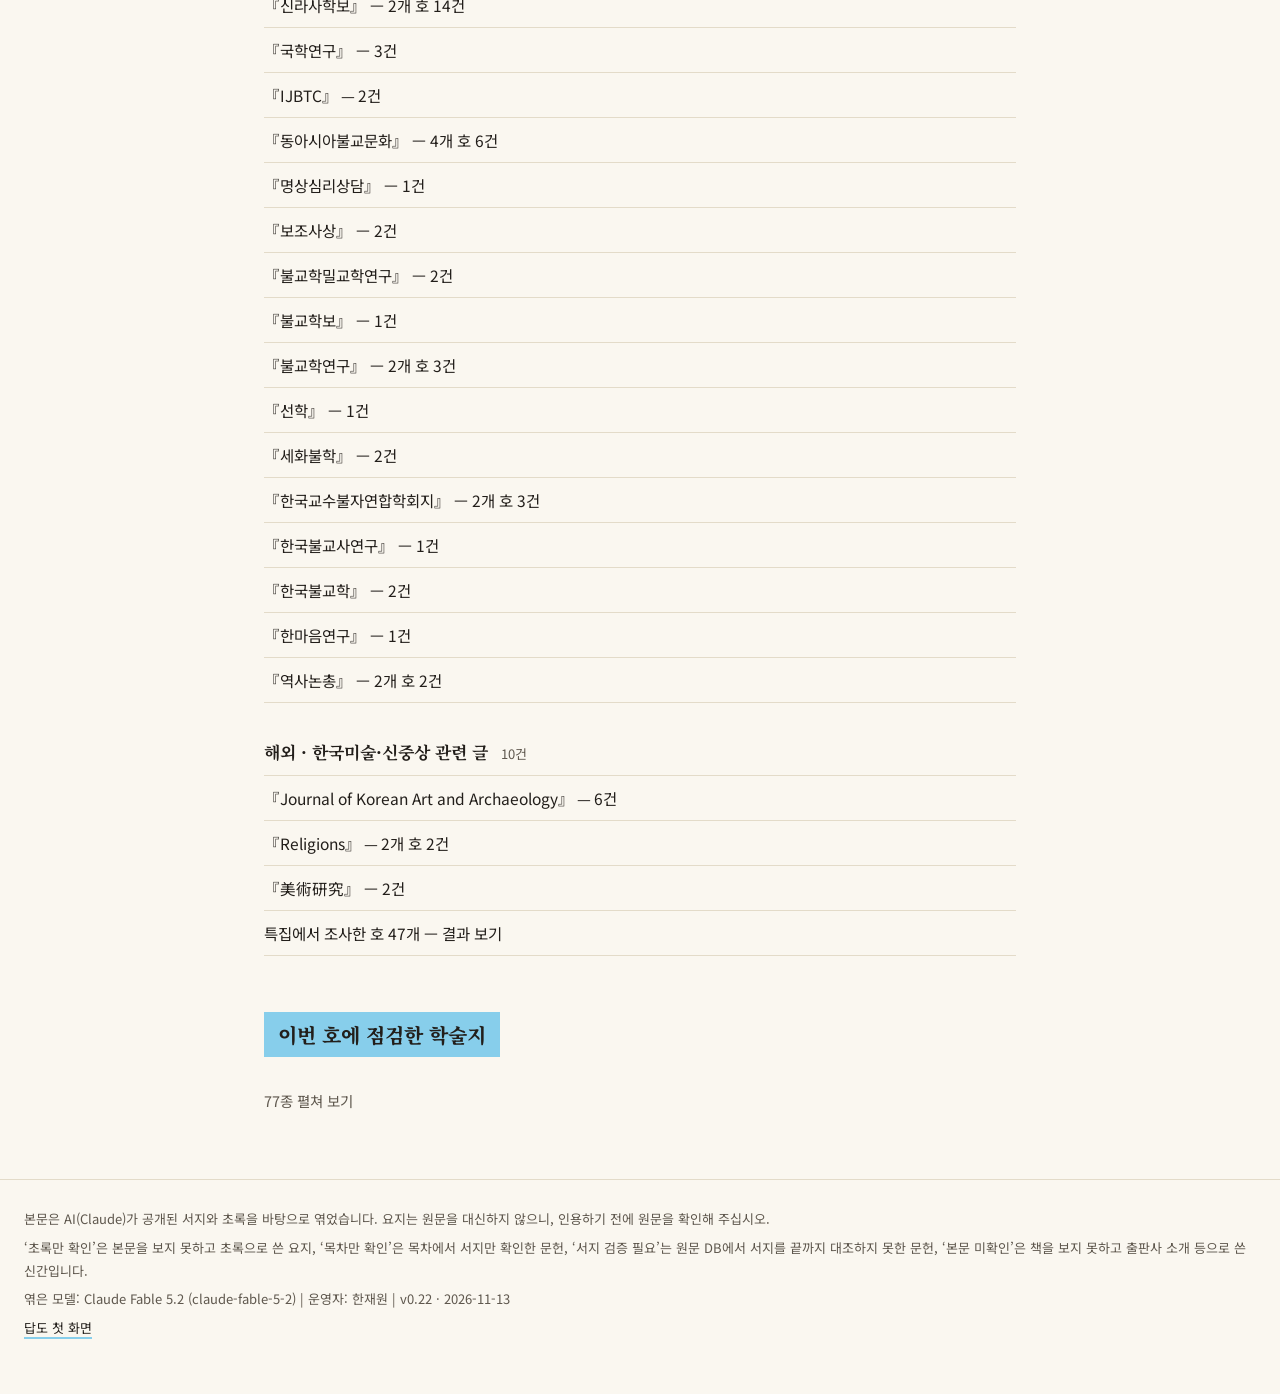
==== commit dcf134d7: "첫 화면 그림을 상주 석조천인상 연필 소묘로 바꿈 (v0.22) - 위원이 준 모션 드로잉에서 획 자료를 꺼내 넣음(tools/cover_import.py, assets/sangj" ====
--- a/issues/2026-11.html
+++ b/issues/2026-11.html
@@ -875,7 +875,7 @@
 <footer>
 <p>본문은 AI(Claude)가 공개된 서지와 초록을 바탕으로 엮었습니다. 요지는 원문을 대신하지 않으니, 인용하기 전에 원문을 확인해 주십시오.</p>
 <p>‘초록만 확인’은 본문을 보지 못하고 초록으로 쓴 요지, ‘목차만 확인’은 목차에서 서지만 확인한 문헌, ‘서지 검증 필요’는 원문 DB에서 서지를 끝까지 대조하지 못한 문헌, ‘본문 미확인’은 책을 보지 못하고 출판사 소개 등으로 쓴 신간입니다.</p>
-<p>엮은 모델: Claude Fable 5.2 (claude-fable-5-2) | 운영자: 한재원 | v0.21 · 2026-11-12</p>
+<p>엮은 모델: Claude Fable 5.2 (claude-fable-5-2) | 운영자: 한재원 | v0.22 · 2026-11-13</p>
 <p><a href="../">답도 첫 화면</a></p>
 </footer>
 <script src="../assets/mast_score.js"></script>
--- a/assets/dapdo.css
+++ b/assets/dapdo.css
@@ -25,8 +25,8 @@
 /* ── 메인 */
 .hero{position:relative;max-width:1280px;margin:0 auto;--k:1}
 .stagebox{position:relative;height:600px;overflow:hidden}
-.stage{position:absolute;left:calc(435px*var(--k));top:calc(116px*var(--k));width:1120px;height:480px;transform-origin:0 0;transform:scale(calc(var(--k)*.69))}
-.stage .cover{position:absolute;left:0;top:0;width:1120px;height:480px}
+.stage{position:absolute;left:calc(435px*var(--k));top:calc(90px*var(--k));width:1120px;height:579px;transform-origin:0 0;transform:scale(calc(var(--k)*.69))}
+.stage .cover{position:absolute;left:0;top:0;width:1120px;height:579px}
 .over{position:absolute;left:0;top:0;width:1280px;height:600px;transform-origin:0 0;transform:scale(var(--k));pointer-events:none}
 .over>*{pointer-events:auto}
 .ttl{position:absolute;left:72px;top:112px;display:flex;flex-direction:column;gap:16px}
@@ -36,7 +36,7 @@
 .motto{position:absolute;left:72px;top:512px;margin:0;font-family:var(--mj);font-size:19px;line-height:1.6;white-space:nowrap}
 .lede .sub{margin:0;font-family:var(--mj);font-size:20px;line-height:1.6;color:var(--ink)}
 .act{display:flex;gap:14px;align-items:center;flex-wrap:wrap}
-.hero .figcap{position:absolute;right:72px;top:458px;margin:0}
+.hero .figcap{position:absolute;right:72px;top:498px;margin:0}
 .hero.narrow .stage{left:0;top:0;transform:scale(var(--k))}
 .hero.narrow .stagebox{margin-top:20px}
 .hero.narrow .over{position:static;transform:none;width:auto;height:auto;padding:20px 20px 8px;display:flex;flex-direction:column;gap:20px}
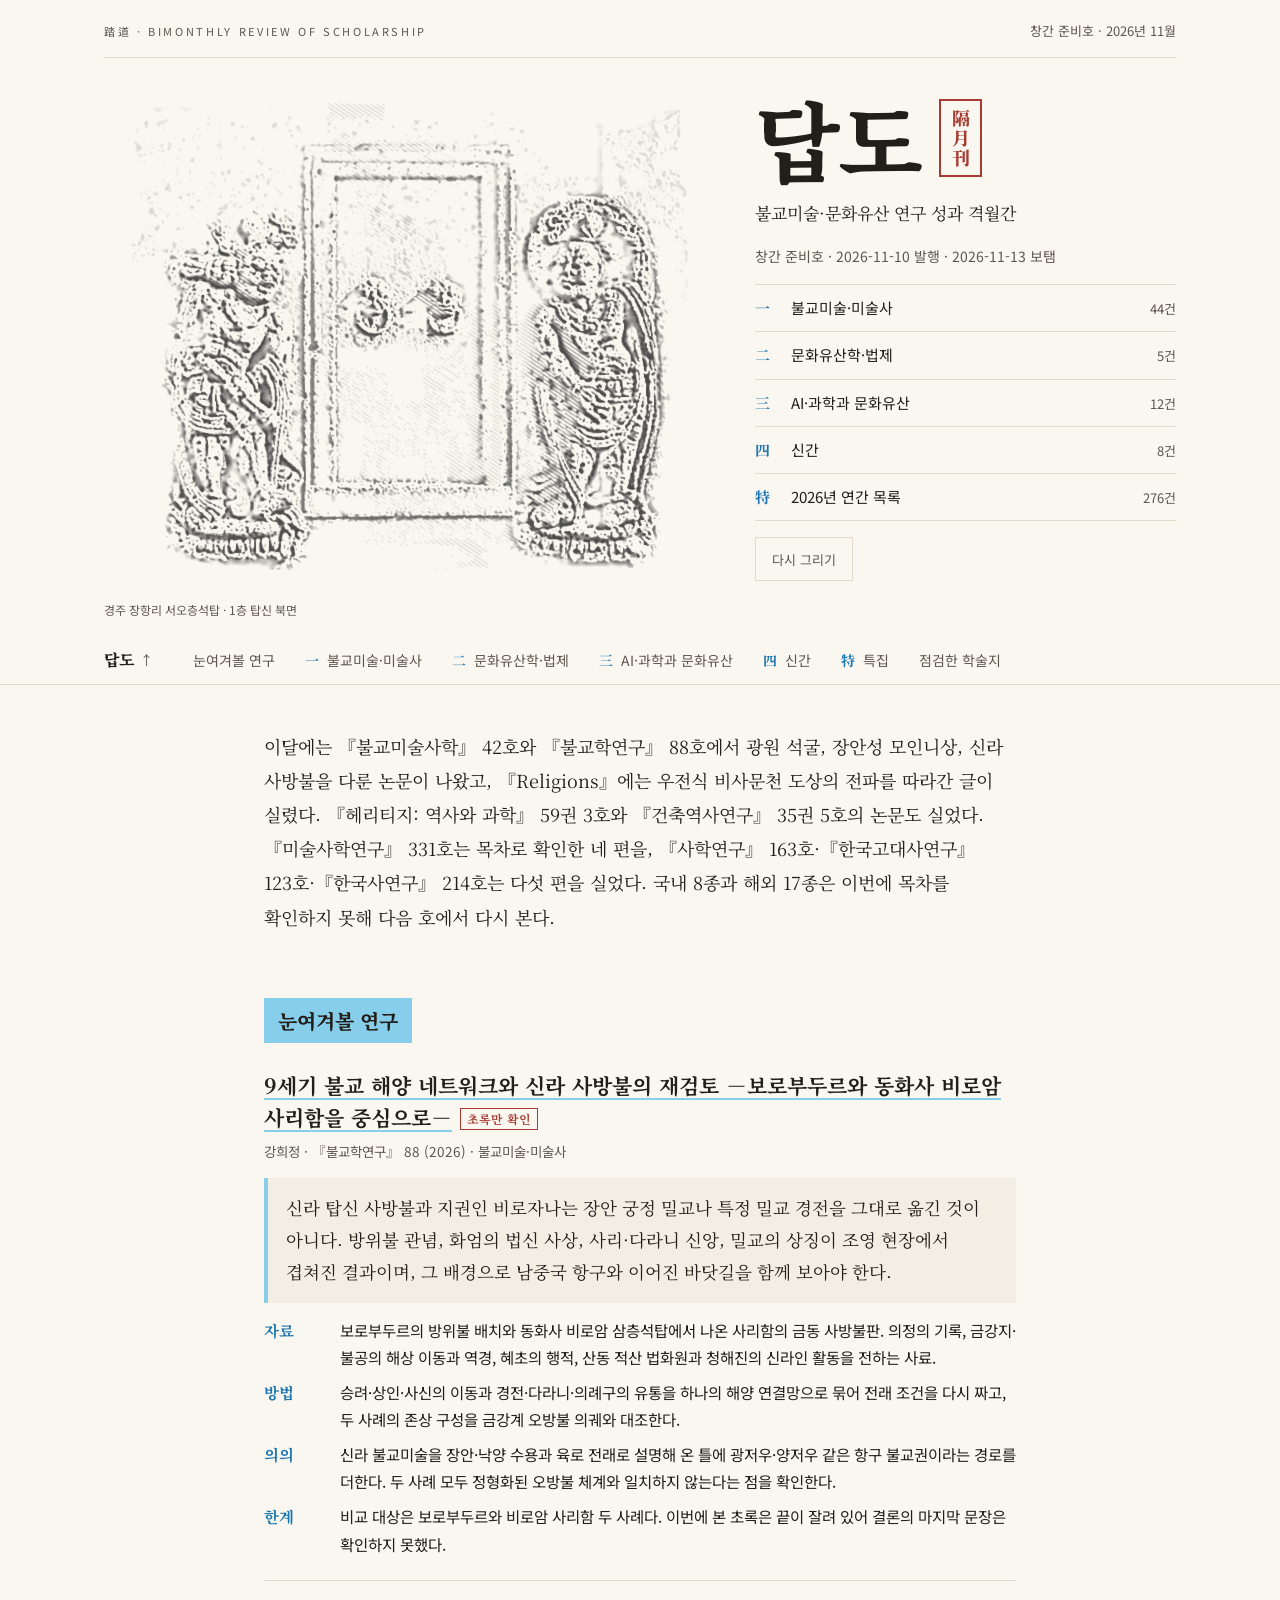
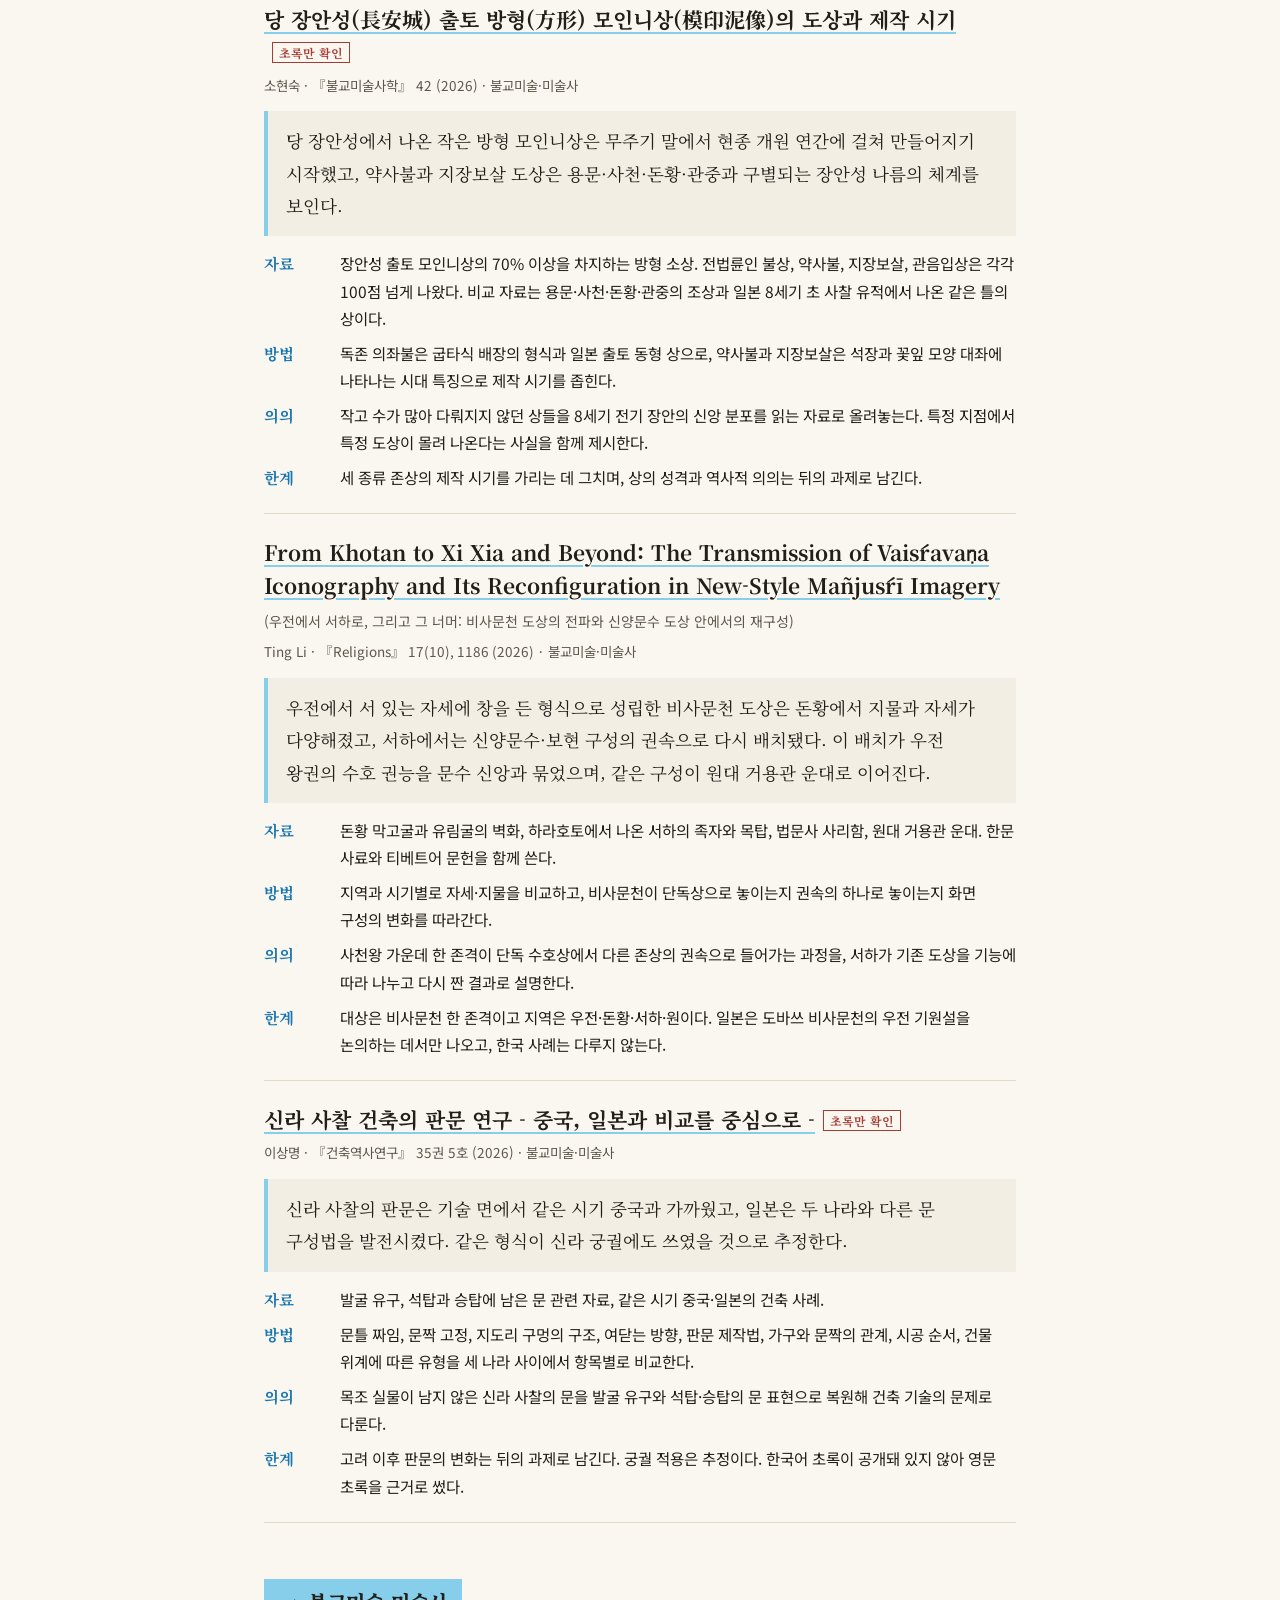
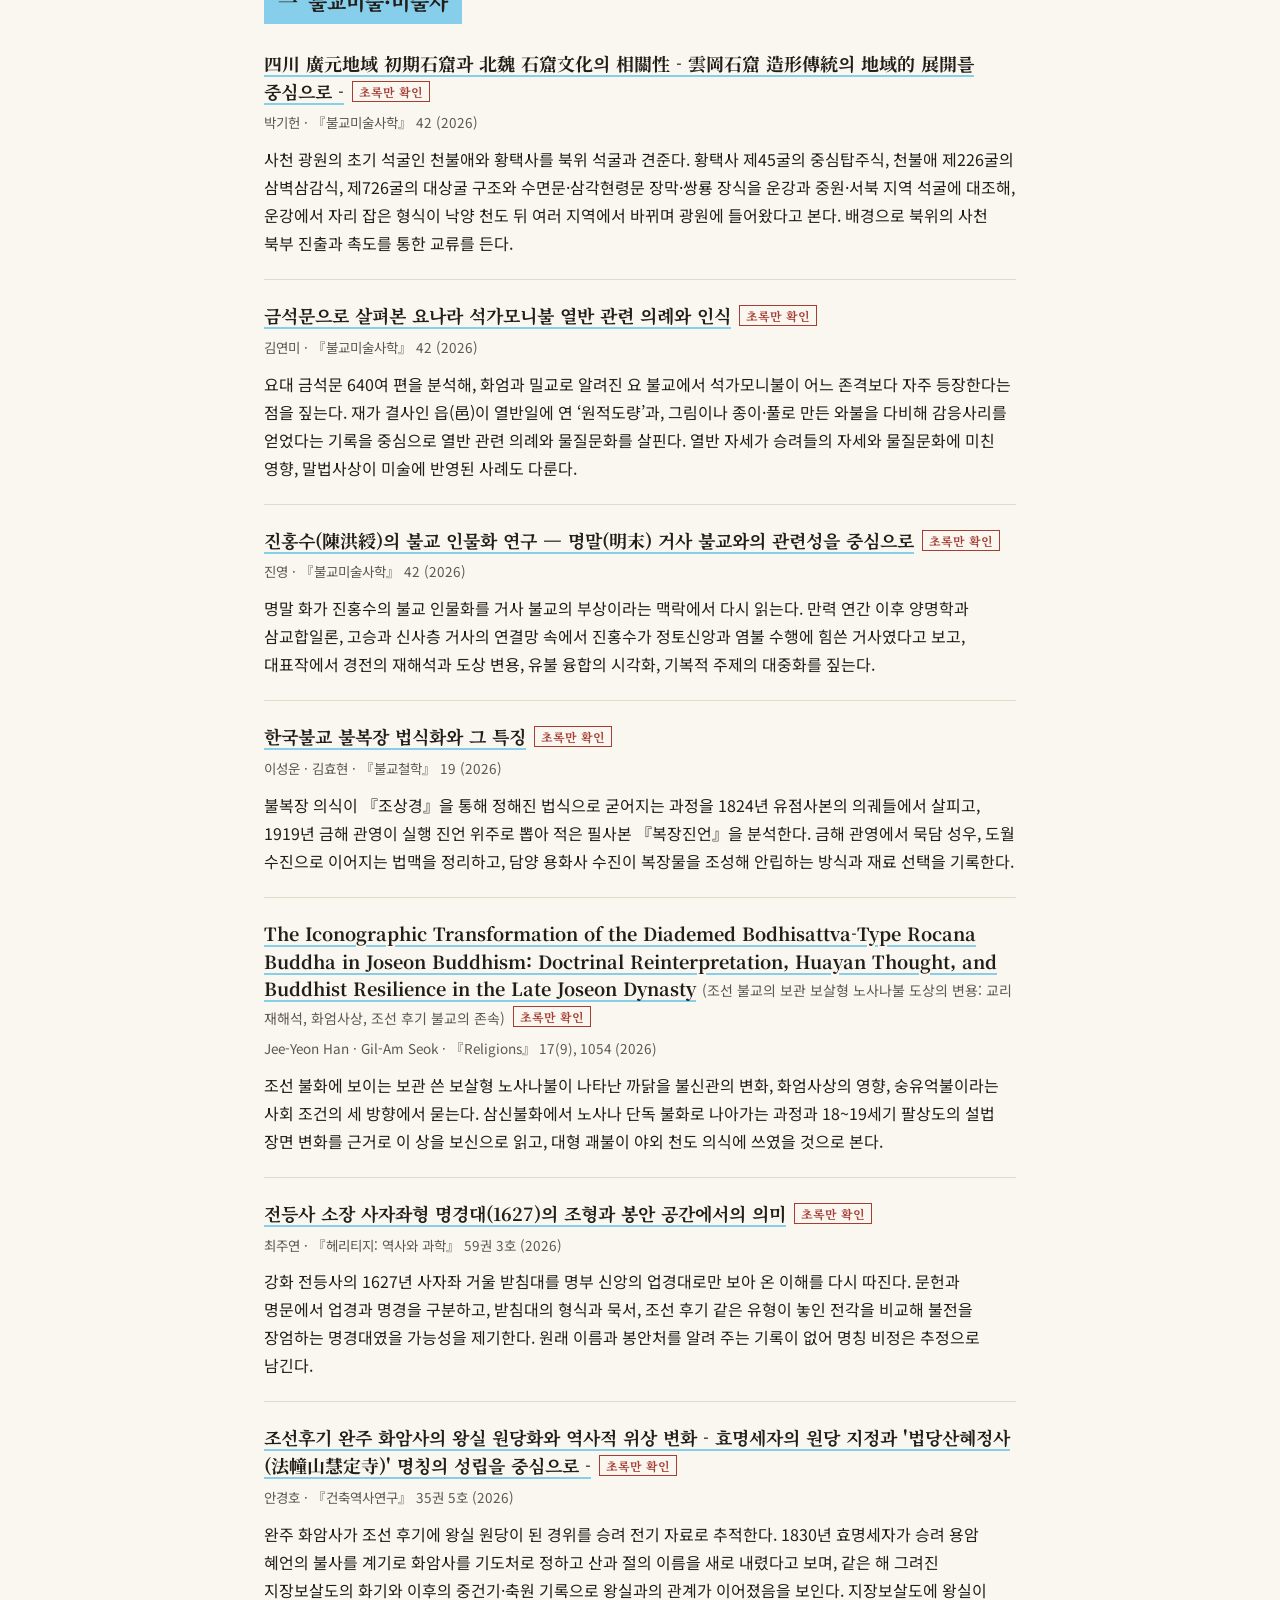
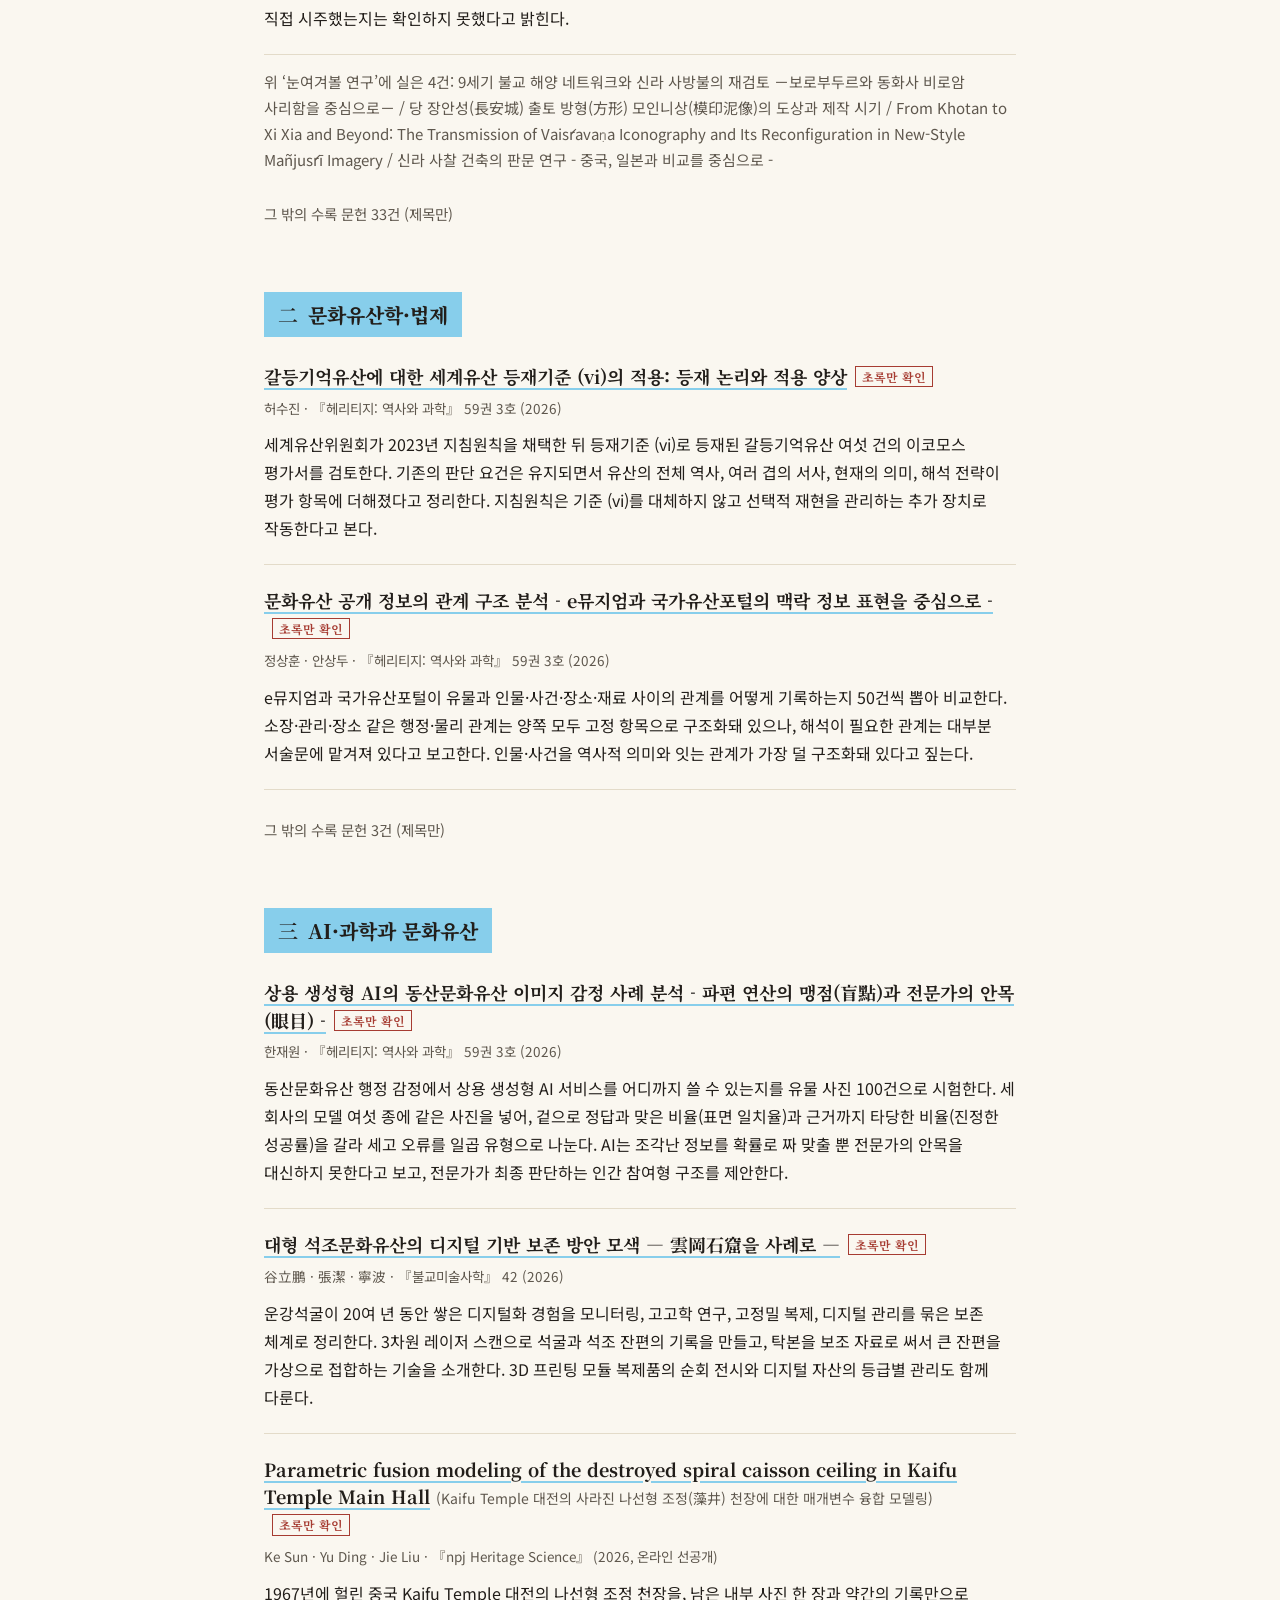
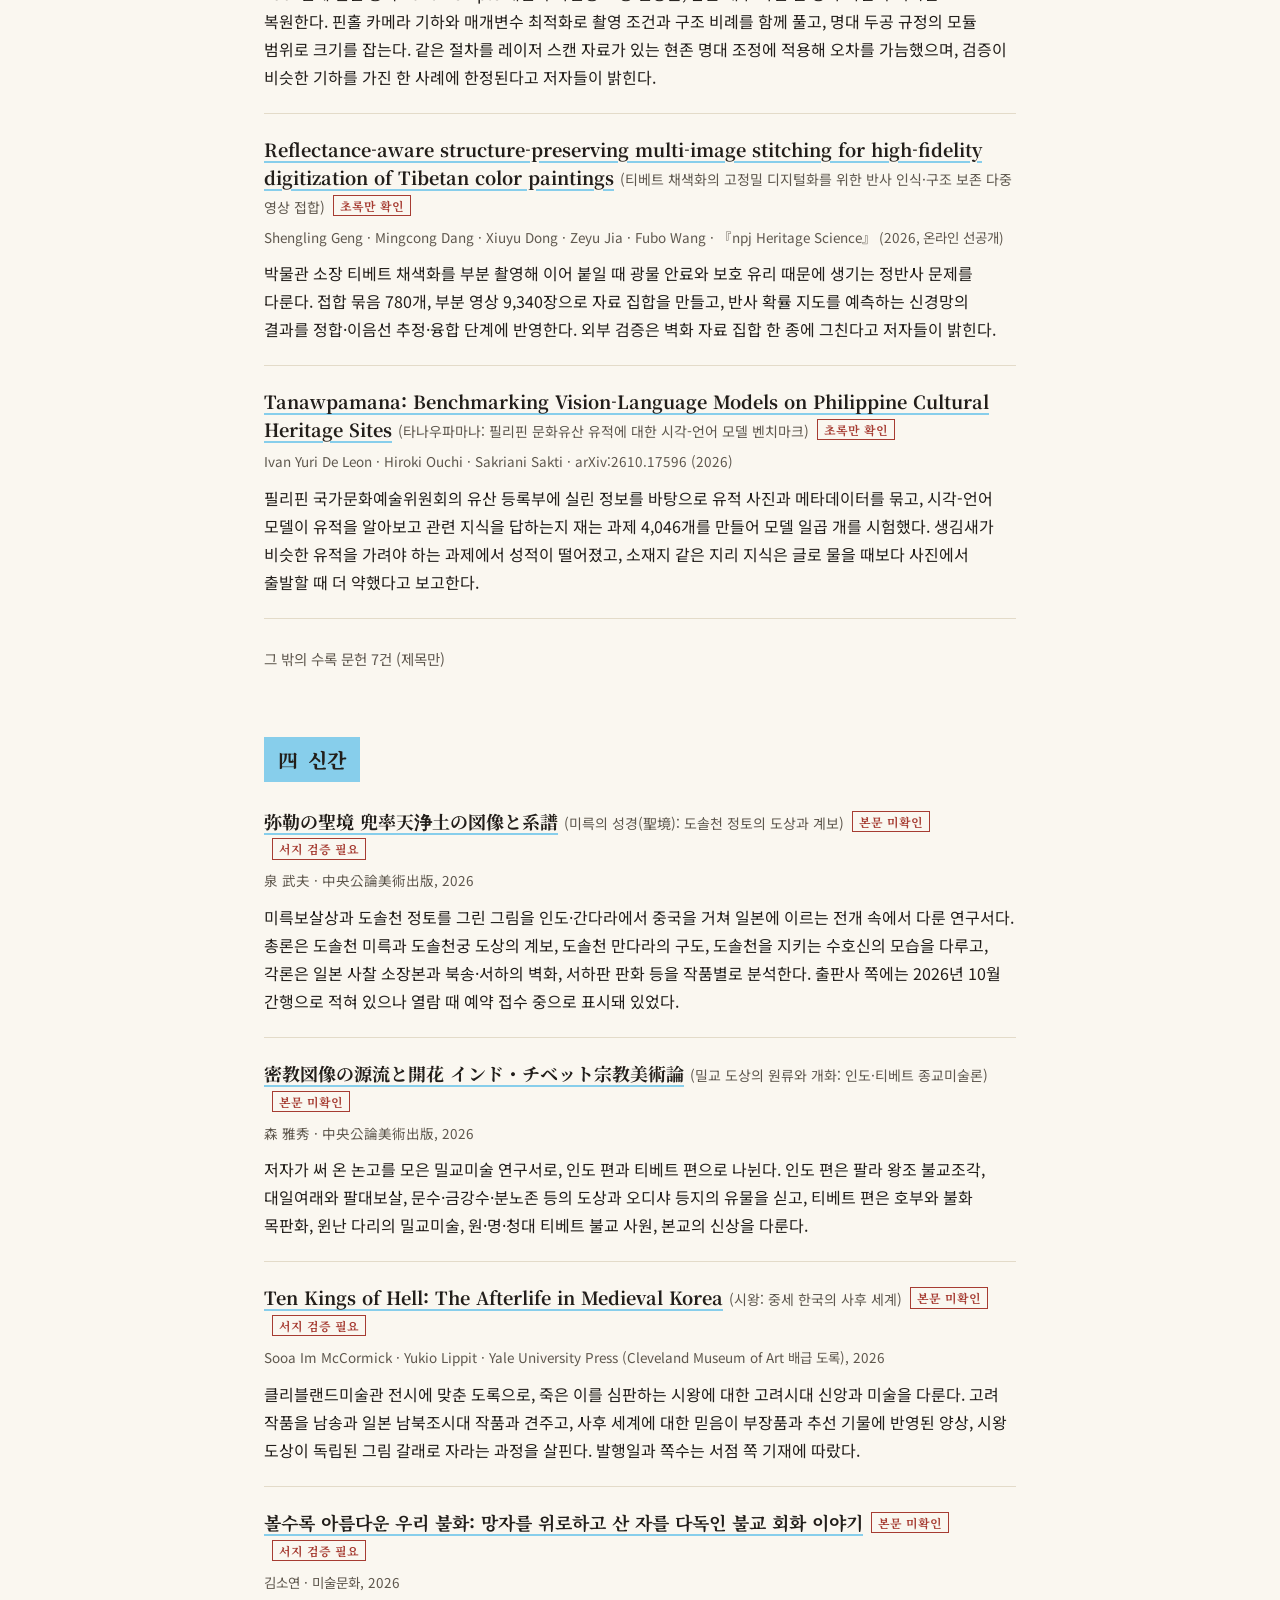
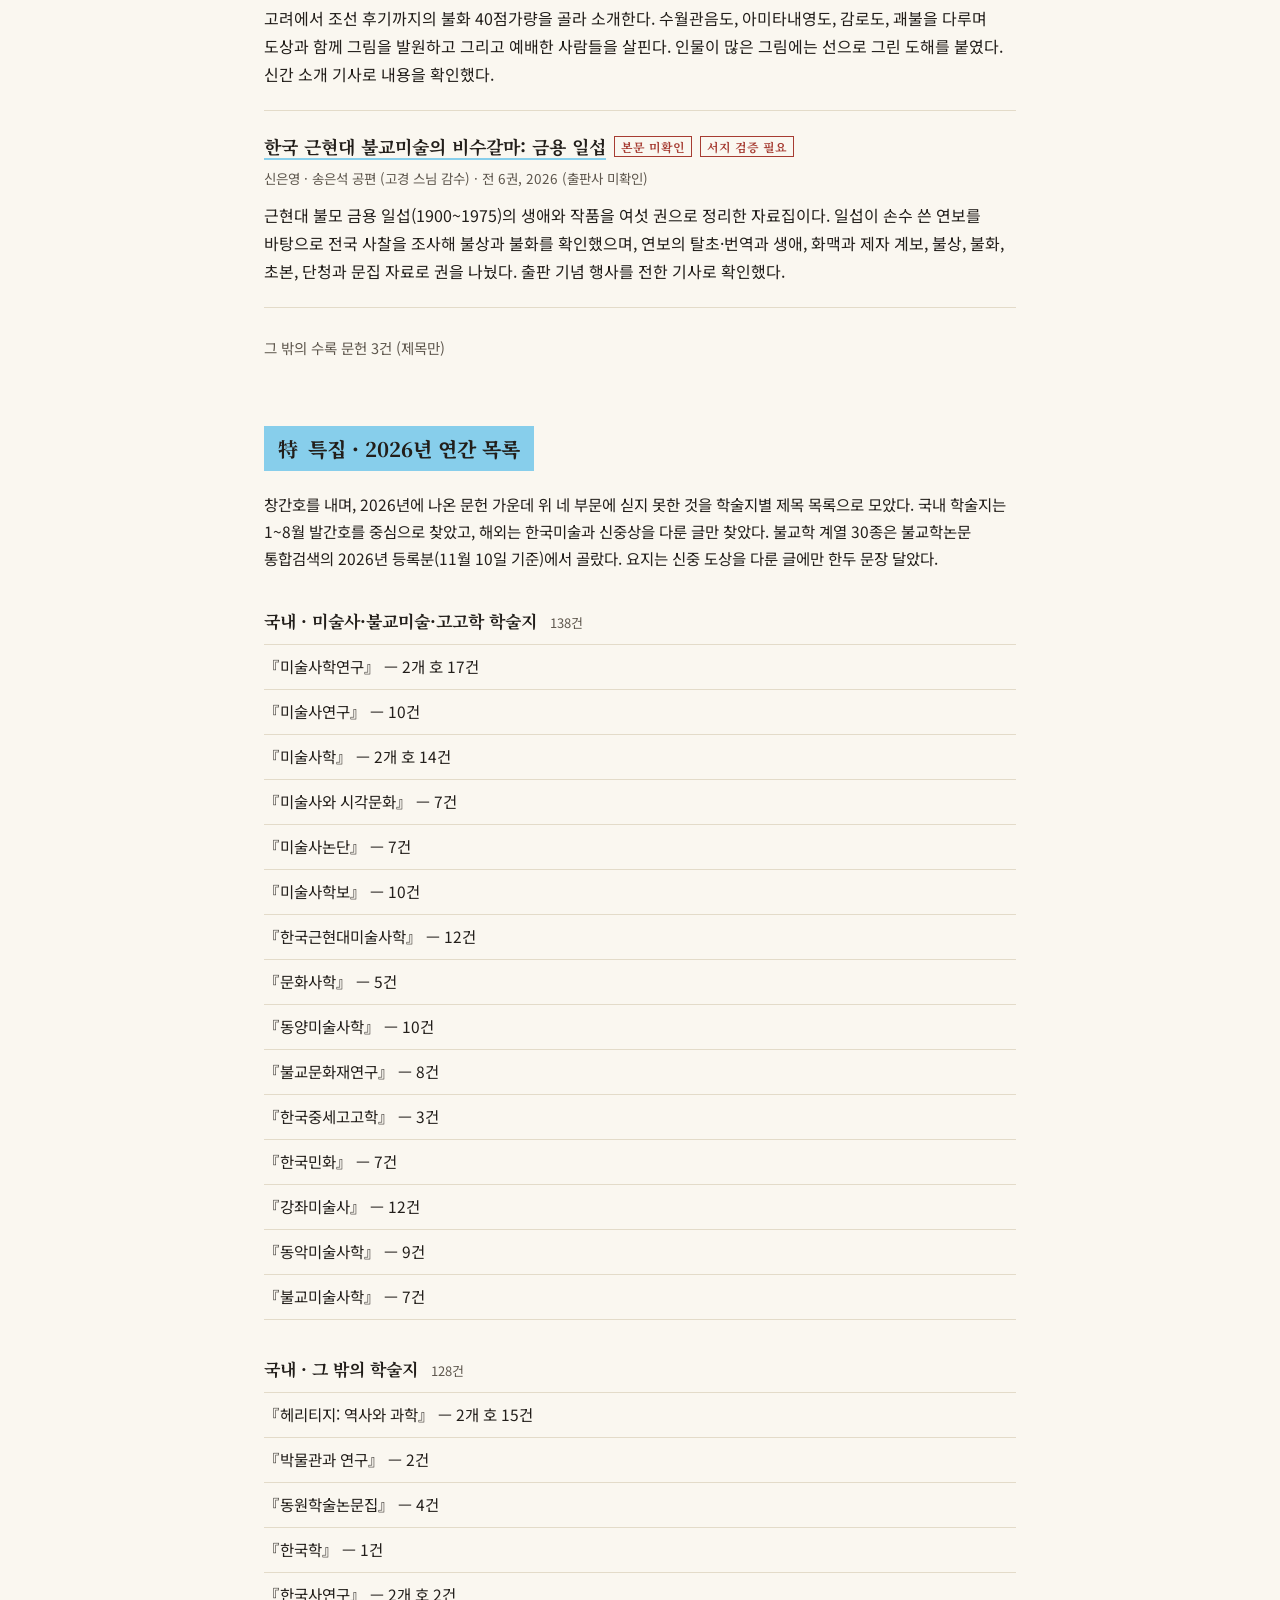
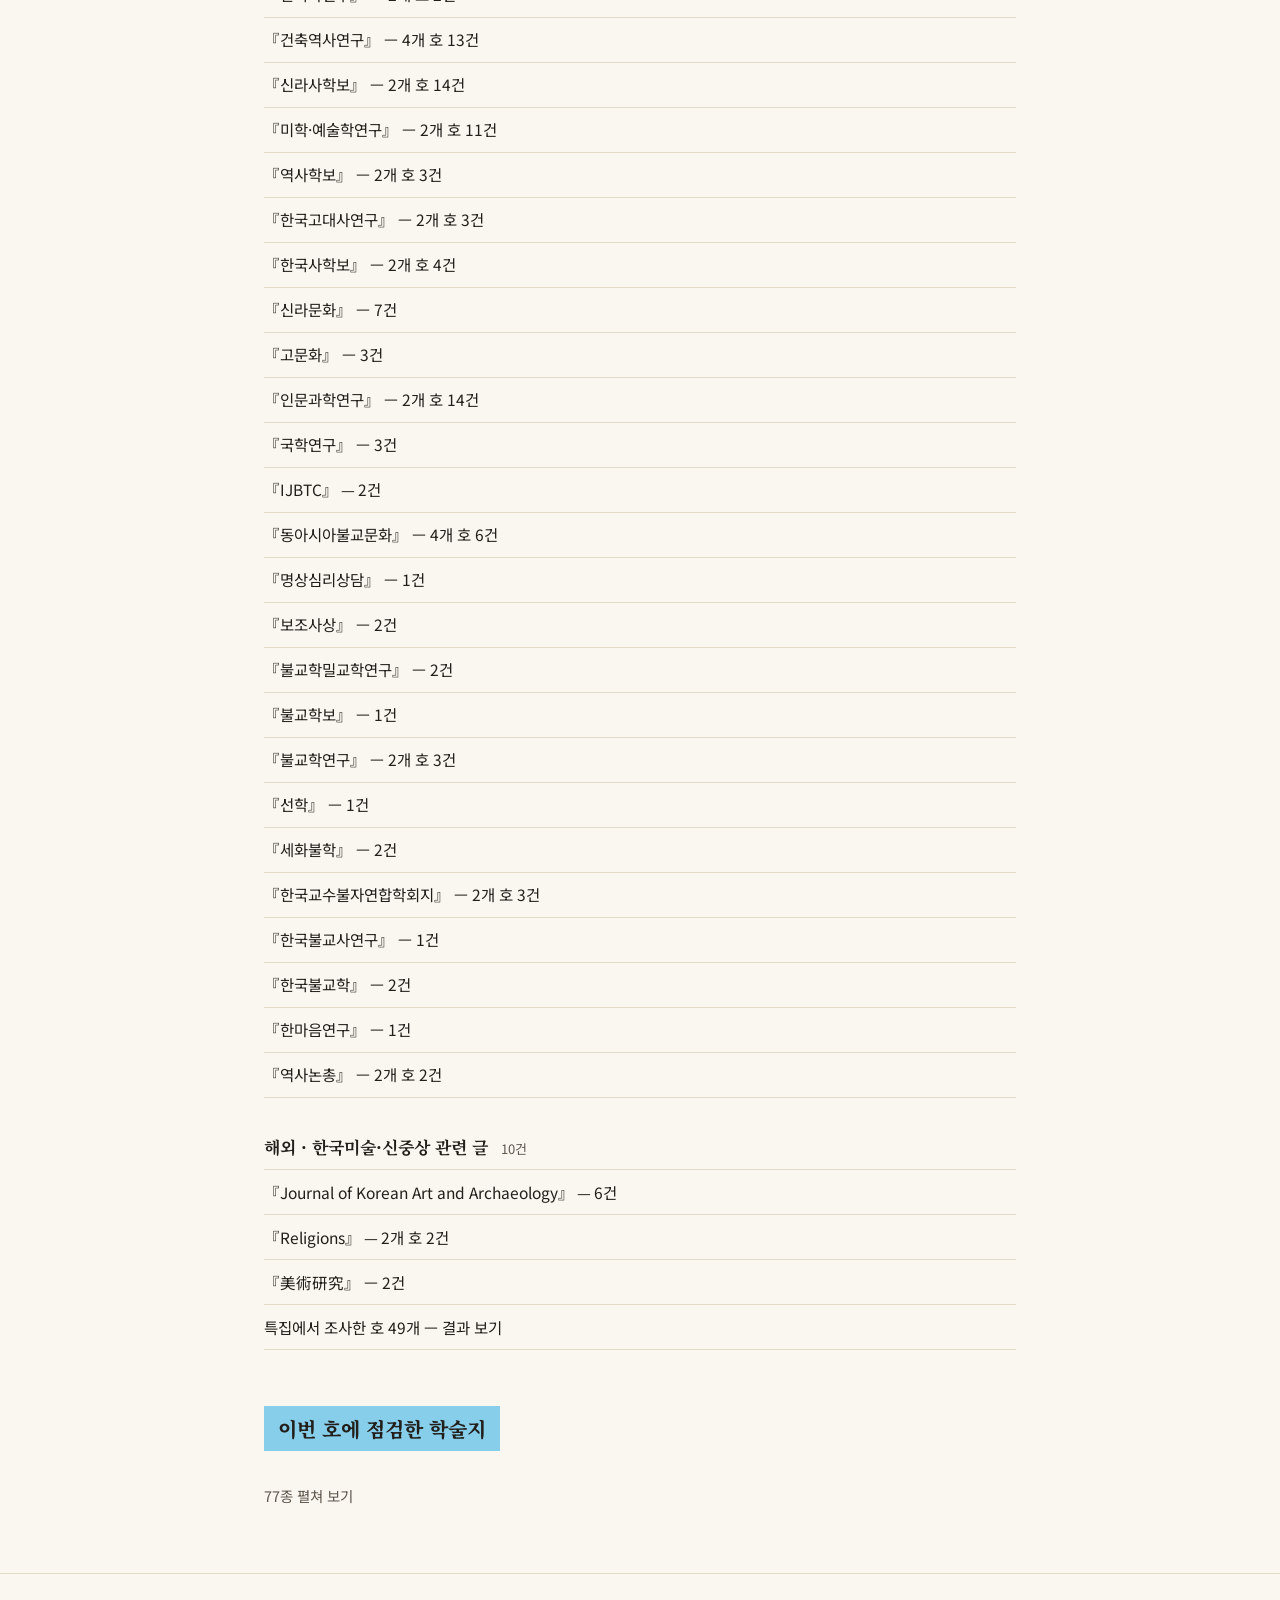
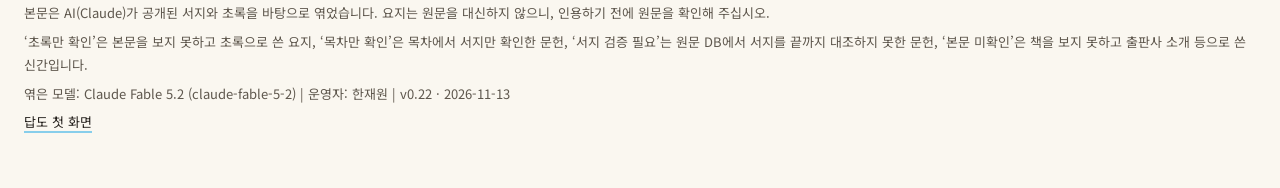
==== commit 8c180de6: "KCI 목록 21개로 특집의 목차 미확인분을 채움 (2026-11호) 위원이 2026-11-13에 KCI에서 내려받아 준 권호별 목록(9종 21개 호)을 반영했다. - 특집: 1~" ====
--- a/issues/2026-11.html
+++ b/issues/2026-11.html
@@ -29,11 +29,11 @@
 <p class="sub">불교미술·문화유산 연구 성과 격월간</p>
 <p class="no">창간 준비호 · 2026-11-10 발행 · 2026-11-13 보탬</p>
 <ul class="toc">
-<li><a href="#art"><b>一</b>불교미술·미술사<i>39건</i></a></li>
+<li><a href="#art"><b>一</b>불교미술·미술사<i>44건</i></a></li>
 <li><a href="#heritage"><b>二</b>문화유산학·법제<i>5건</i></a></li>
 <li><a href="#science"><b>三</b>AI·과학과 문화유산<i>12건</i></a></li>
 <li><a href="#books"><b>四</b>신간<i>8건</i></a></li>
-<li><a href="#special"><b>特</b>2026년 연간 목록<i>229건</i></a></li>
+<li><a href="#special"><b>特</b>2026년 연간 목록<i>276건</i></a></li>
 </ul>
 <div><button class="ghost" id="replay" type="button">다시 그리기</button></div>
 </div>
@@ -50,7 +50,7 @@
 <a href="#h-chk">점검한 학술지</a>
 </div></nav>
 <main class="body">
-<p class="lead">이달에는 『불교미술사학』 42호와 『불교학연구』 88호에서 광원 석굴, 장안성 모인니상, 신라 사방불을 다룬 논문이 나왔고, 『Religions』에는 우전식 비사문천 도상의 전파를 따라간 글이 실렸다. 『헤리티지: 역사와 과학』 59권 3호와 『건축역사연구』 35권 5호의 논문도 실었다. 『미술사학연구』 331호는 목차로 확인한 네 편을 실었다. 국내 12종과 해외 17종은 이번에 목차를 확인하지 못해 다음 호에서 다시 본다.</p>
+<p class="lead">이달에는 『불교미술사학』 42호와 『불교학연구』 88호에서 광원 석굴, 장안성 모인니상, 신라 사방불을 다룬 논문이 나왔고, 『Religions』에는 우전식 비사문천 도상의 전파를 따라간 글이 실렸다. 『헤리티지: 역사와 과학』 59권 3호와 『건축역사연구』 35권 5호의 논문도 실었다. 『미술사학연구』 331호는 목차로 확인한 네 편을, 『사학연구』 163호·『한국고대사연구』 123호·『한국사연구』 214호는 다섯 편을 실었다. 국내 8종과 해외 17종은 이번에 목차를 확인하지 못해 다음 호에서 다시 본다.</p>
 <section aria-labelledby="h-deep">
 <h2 id="h-deep">눈여겨볼 연구</h2>
 <article class="deep">
@@ -136,7 +136,7 @@
 <p class="sum">완주 화암사가 조선 후기에 왕실 원당이 된 경위를 승려 전기 자료로 추적한다. 1830년 효명세자가 승려 용암 혜언의 불사를 계기로 화암사를 기도처로 정하고 산과 절의 이름을 새로 내렸다고 보며, 같은 해 그려진 지장보살도의 화기와 이후의 중건기·축원 기록으로 왕실과의 관계가 이어졌음을 보인다. 지장보살도에 왕실이 직접 시주했는지는 확인하지 못했다고 밝힌다.</p>
 </article>
 <p class="none">위 ‘눈여겨볼 연구’에 실은 4건: 9세기 불교 해양 네트워크와 신라 사방불의 재검토 －보로부두르와 동화사 비로암 사리함을 중심으로－ / 당 장안성(長安城) 출토 방형(方形) 모인니상(模印泥像)의 도상과 제작 시기 / From Khotan to Xi Xia and Beyond: The Transmission of Vaiśravaṇa Iconography and Its Reconfiguration in New-Style Mañjuśrī Imagery / 신라 사찰 건축의 판문 연구 - 중국, 일본과 비교를 중심으로 -</p>
-<details class="more"><summary>그 밖의 수록 문헌 28건 (제목만)</summary>
+<details class="more"><summary>그 밖의 수록 문헌 33건 (제목만)</summary>
 <ul>
 <li><a href="https://www.kci.go.kr/kciportal/po/search/poSereArtiList.kci?sereId=000465" rel="noopener">고려 후기 청자에 표기된 명문의 유형별 성격과 기능 구분</a><span class="flag">목차만 확인</span><br><span class="m">이성진 · 『미술사학연구』 331호 (2026)</span></li>
 <li><a href="https://www.kci.go.kr/kciportal/po/search/poSereArtiList.kci?sereId=000465" rel="noopener">조선왕릉 동원이강릉의 성립 배경에 관한 연구: 광릉을 중심으로</a><span class="flag">목차만 확인</span><br><span class="m">조훈철 · 『미술사학연구』 331호 (2026)</span></li>
@@ -166,6 +166,11 @@
 <li><a href="https://www.accesson.kr/ksq/v.49/3/105/60018" rel="noopener">삼국시대 두개골 매납 의례ㆍ장례의 내용과 의미: 사람의 가분성을 중심으로</a><span class="flag">목차만 확인</span><br><span class="m">하대룡 · 『한국학』 49권 3호 (2026)</span></li>
 <li><a href="https://www.accesson.kr/ksq/v.49/3/145/60023" rel="noopener">다원커우[大汶口]문화 이차장 의례와 ‘조상 되기’: 몸의 가분적 재구성을 통한 인격성 변형 연구</a><span class="flag">목차만 확인</span><br><span class="m">임상택 · 『한국학』 49권 3호 (2026)</span></li>
 <li><a href="https://www.accesson.kr/ksq/v.49/3/184/60019" rel="noopener">일본 선사시대 무덤에 보이는 ‘집골(集骨)’의 사회적 의미</a><span class="flag">목차만 확인</span><br><span class="m">이기성 · 『한국학』 49권 3호 (2026)</span></li>
+<li><a href="https://www.kci.go.kr/" rel="noopener">세조대 刊經都監의 佛書 간행과 역사적 의의</a><span class="flag">목차만 확인</span><br><span class="m">최경환 · 『사학연구』 163호 (2026)</span></li>
+<li><a href="https://www.kci.go.kr/" rel="noopener">조선시대 고려 왕릉 관리 제도의 실상과 변천</a><span class="flag">목차만 확인</span><br><span class="m">박영웅 · 『사학연구』 163호 (2026)</span></li>
+<li><a href="https://www.kci.go.kr/" rel="noopener">웅진기 백제와 倭의 해양 교류 -무령왕릉 출토 금송을 중심으로</a><span class="flag">목차만 확인</span><br><span class="m">박초롱 · 『한국고대사연구』 123호 (2026)</span></li>
+<li><a href="https://www.kci.go.kr/" rel="noopener">교토 쇼렌인(靑蓮院)소장 관세음응험기의 성립경위 - 「삼종응험기」 성립부터 백제관련기사의 부가까지를 대상으로</a><span class="flag">목차만 확인</span><br><span class="m">Morita Daichi · 『한국고대사연구』 123호 (2026)</span></li>
+<li><a href="https://www.kci.go.kr/" rel="noopener">일제강점기 가야 고분 조사자료로 본 진주 옥봉 7호분의 성격과 의미-대가야와 백제계 문물의 공존과 문화 변동-</a><span class="flag">목차만 확인</span><br><span class="m">김준식 · 『한국사연구』 214호 (2026)</span></li>
 </ul>
 </details>
 </section>
@@ -486,7 +491,7 @@
 <li><a href="https://www.kci.go.kr/kciportal/ci/sereArticleSearch/ciSereArtiView.kci?sereArticleSearchBean.artiId=ART003324495" rel="noopener">운강 제20굴 서벽 붕괴 시기와 담요오굴의 초기 배치 설계</a><br><span class="m">杭侃</span></li>
 </ul>
 </details>
-<h3 class="cat">국내 · 그 밖의 학술지 <i>81건</i></h3>
+<h3 class="cat">국내 · 그 밖의 학술지 <i>128건</i></h3>
 <details class="more"><summary>『헤리티지: 역사와 과학』 — 2개 호 15건</summary>
 <p class="iss">59권 1호 (2026.3)</p>
 <ul>
@@ -530,6 +535,16 @@
 <p class="iss">49권 1호 (2026.3)</p>
 <ul>
 <li><a href="https://accesson.kr/ksq/v.49/1/1/58724" rel="noopener">선제적 공간 지배와 모방된 근대성: 부산 이사청의 시가계획에 대해 지적원도를 활용하여</a><span class="flag">목차만 확인</span><br><span class="m">조미화</span></li>
+</ul>
+</details>
+<details class="more"><summary>『한국사연구』 — 2개 호 2건</summary>
+<p class="iss">212호 (2026.3)</p>
+<ul>
+<li><a href="https://www.kci.go.kr/" rel="noopener">신라의 왕성과 왕궁</a><span class="flag">목차만 확인</span><br><span class="m">박성현</span></li>
+</ul>
+<p class="iss">213호 (2026.6)</p>
+<ul>
+<li><a href="https://www.kci.go.kr/" rel="noopener">해인사 소장 고려각판 『불설보문경(佛說普門經)』의 서지적 특징과 간행의 불교사적 배경</a><span class="flag">목차만 확인</span><br><span class="m">박용진</span></li>
 </ul>
 </details>
 <details class="more"><summary>『건축역사연구』 — 4개 호 13건</summary>
@@ -581,6 +596,101 @@
 <li><a href="https://doi.org/10.65509/jshs.2026.8.67.319" rel="noopener">위구르어문 『五臺山讚』과 &lt;文殊騎獅圖&gt;를 통한 천산 위구르 왕국의 문수신앙과 동아시아 불교문화 교류</a><span class="flag">목차만 확인</span><br><span class="m">조성금</span></li>
 </ul>
 </details>
+<details class="more"><summary>『미학·예술학연구』 — 2개 호 11건</summary>
+<p class="iss">77권 (2026.2)</p>
+<ul>
+<li><a href="https://www.kci.go.kr/" rel="noopener">갈등의 공동체: 장영혜중공업과 홍진훤을 통해 본 불화 생성</a><span class="flag">목차만 확인</span><br><span class="m">유은순</span></li>
+<li><a href="https://www.kci.go.kr/" rel="noopener">실험과 제어의 표면: 장영혜중공업과 (비)해방된 관객</a><span class="flag">목차만 확인</span><br><span class="m">한의정</span></li>
+<li><a href="https://www.kci.go.kr/" rel="noopener">언어로 된 스크린: 장영혜중공업의 전복적 보기</a><span class="flag">목차만 확인</span><br><span class="m">강수미</span></li>
+<li><a href="https://www.kci.go.kr/" rel="noopener">고유섭 미학의 재해석 동기 발견</a><span class="flag">목차만 확인</span><br><span class="m">이주희</span></li>
+<li><a href="https://www.kci.go.kr/" rel="noopener">The Contemporary Manifestation of the Theory of the Same Origin of Calligraphy and Painting in Lee Ungno’s Letter Abstraction</a><span class="flag">목차만 확인</span><br><span class="m">전희진</span></li>
+<li><a href="https://www.kci.go.kr/" rel="noopener">하랄트 제만의 강박의 미술관과 연금술적 상상력: ≪계시의 스위스≫(1991-1992)를 중심으로</a><span class="flag">목차만 확인</span><br><span class="m">안소현</span></li>
+</ul>
+<p class="iss">78권 (2026.6)</p>
+<ul>
+<li><a href="https://www.kci.go.kr/" rel="noopener">조요한의 ‘모던 아트’와 미학적 보수주의</a><span class="flag">목차만 확인</span><br><span class="m">신승철</span></li>
+<li><a href="https://www.kci.go.kr/" rel="noopener">조요한의 김환기론: 『한국미의 조명』 (1999)의 관점에서</a><span class="flag">목차만 확인</span><br><span class="m">김주원</span></li>
+<li><a href="https://www.kci.go.kr/" rel="noopener">신매체와 몸의 교섭: 근대 한국의 매체 환경과 매체 예술 담론</a><span class="flag">목차만 확인</span><br><span class="m">홍지석</span></li>
+<li><a href="https://www.kci.go.kr/" rel="noopener">Which Naturalism?: The Problem of the ‘Natural’ in Korean Art History</a><span class="flag">목차만 확인</span><br><span class="m">손지민</span></li>
+<li><a href="https://www.kci.go.kr/" rel="noopener">일본 근대건축의 형성: 화혼양재 개념이 단게 겐조에 이르는 경로</a><span class="flag">목차만 확인</span><br><span class="m">박성용</span></li>
+</ul>
+</details>
+<details class="more"><summary>『역사학보』 — 2개 호 3건</summary>
+<p class="iss">269호 (2026.3)</p>
+<ul>
+<li><a href="https://www.kci.go.kr/" rel="noopener">청동기시대 환황해지역 해상교류의 성격과 의미 : 도작 농경과 고인돌을 중심으로</a><span class="flag">목차만 확인</span><br><span class="m">오대양</span></li>
+</ul>
+<p class="iss">270호 (2026.6)</p>
+<ul>
+<li><a href="https://www.kci.go.kr/" rel="noopener">신라 중고기 왕경의 사찰 조영과 山林藪澤의 재편 : 불교적 성역화와 공간 질서의 형성</a><span class="flag">목차만 확인</span><br><span class="m">서민수</span></li>
+<li><a href="https://www.kci.go.kr/" rel="noopener">서남아시아 신석기 전환에 대한 일 고찰 : 남부 레반트 지역 주거 구조 변화를 중심으로</a><span class="flag">목차만 확인</span><br><span class="m">김선우</span></li>
+</ul>
+</details>
+<details class="more"><summary>『한국고대사연구』 — 2개 호 3건</summary>
+<p class="iss">121호 (2026.3)</p>
+<ul>
+<li><a href="https://www.kci.go.kr/" rel="noopener">신라 동해안 3碑의 판독과 서체</a><span class="flag">목차만 확인</span><br><span class="m">고광의</span></li>
+</ul>
+<p class="iss">122호 (2026.6)</p>
+<ul>
+<li><a href="https://www.kci.go.kr/" rel="noopener">각저총과 무용총의 관람문화와 시각 메시지- 관람 가능성의 검토를 중심으로</a><span class="flag">목차만 확인</span><br><span class="m">김근식</span></li>
+<li><a href="https://www.kci.go.kr/" rel="noopener">평창 대화산성의 조영과 신라의 영서지방 진출</a><span class="flag">목차만 확인</span><br><span class="m">김규운, 김건우, 김민하, 박영웅</span></li>
+</ul>
+</details>
+<details class="more"><summary>『한국사학보』 — 2개 호 4건</summary>
+<p class="iss">102호 (2026.2)</p>
+<ul>
+<li><a href="https://www.kci.go.kr/" rel="noopener">조선초기 眞殿 儀禮의 유교화 과정과 그 의미</a><span class="flag">목차만 확인</span><br><span class="m">강제훈</span></li>
+<li><a href="https://www.kci.go.kr/" rel="noopener">갑인자의 소장 현황과 특징 고찰</a><span class="flag">목차만 확인</span><br><span class="m">이재정</span></li>
+</ul>
+<p class="iss">104호 (2026.8)</p>
+<ul>
+<li><a href="https://www.kci.go.kr/" rel="noopener">아프라시압 궁전벽화의 고구려인에 대한 재론</a><span class="flag">목차만 확인</span><br><span class="m">정호섭</span></li>
+<li><a href="https://www.kci.go.kr/" rel="noopener">고려 궁성 회경전의 외형과 조영 인식</a><span class="flag">목차만 확인</span><br><span class="m">조욱진</span></li>
+</ul>
+</details>
+<details class="more"><summary>『신라문화』 — 7건</summary>
+<p class="iss">68권 (2026)</p>
+<ul>
+<li><a href="https://www.kci.go.kr/" rel="noopener">삼국시대 기년자료를 이용한 교차편년의 제문제 - 중국 삼국·양진·남북조시대 자료와의 비교 -</a><span class="flag">목차만 확인</span><br><span class="m">김훈희</span></li>
+<li><a href="https://www.kci.go.kr/" rel="noopener">마립간기 신라의 거점체계 변동과 고총의 의미</a><span class="flag">목차만 확인</span><br><span class="m">고상혁</span></li>
+<li><a href="https://www.kci.go.kr/" rel="noopener">황남대총 남분, 전쟁의 소유자 - 마립간기 신라 고분의 무기·무구 부장과 권력 표상 -</a><span class="flag">목차만 확인</span><br><span class="m">이성훈</span></li>
+<li><a href="https://www.kci.go.kr/" rel="noopener">왕릉급 적석목곽묘의 축조 공정 복원과 공정별 행위 양상 검토</a><span class="flag">목차만 확인</span><br><span class="m">김현정</span></li>
+<li><a href="https://www.kci.go.kr/" rel="noopener">한일 비단벌레 장식유물의 현황과 과제</a><span class="flag">목차만 확인</span><br><span class="m">심현철</span></li>
+<li><a href="https://www.kci.go.kr/" rel="noopener">경주 동궁과 월지 출토 塼의 양상과 제작기법에 대한 검토</a><span class="flag">목차만 확인</span><br><span class="m">김수희</span></li>
+<li><a href="https://www.kci.go.kr/" rel="noopener">경주 미탄사지 출토 통일신라토기 편년과 유적 전개 양상</a><span class="flag">목차만 확인</span><br><span class="m">이동헌</span></li>
+</ul>
+</details>
+<details class="more"><summary>『고문화』 — 3건</summary>
+<p class="iss">107호 (2026)</p>
+<ul>
+<li><a href="https://www.kci.go.kr/" rel="noopener">부여왕릉원 능묘의 체적 위계와 공간 조직</a><span class="flag">목차만 확인</span><br><span class="m">임영재</span></li>
+<li><a href="https://www.kci.go.kr/" rel="noopener">대학박물관 소장유물 기반 생성형 AI 창의·융합 교육 모델 개발 및 운영 사례 연구- 연세대학교 박물관 AX Muselog를 중심으로-</a><span class="flag">목차만 확인</span><br><span class="m">윤현진</span></li>
+<li><a href="https://www.kci.go.kr/" rel="noopener">진주 지역 근대 사진그림엽서의 분석과 그 의미</a><span class="flag">목차만 확인</span><br><span class="m">송영진, 고명진</span></li>
+</ul>
+</details>
+<details class="more"><summary>『인문과학연구』 — 2개 호 14건</summary>
+<p class="iss">42호 (2026.2)</p>
+<ul>
+<li><a href="https://www.kci.go.kr/" rel="noopener">한국 실크로드 미술과 문화적 교류: 전시, 역사 그리고 전망</a><span class="flag">목차만 확인</span><br><span class="m">박진경, 이송란</span></li>
+<li><a href="https://www.kci.go.kr/" rel="noopener">正倉院 소장 공예품 연구의 국내 동향과 새로운 연구의 가능성</a><span class="flag">목차만 확인</span><br><span class="m">신숙</span></li>
+<li><a href="https://www.kci.go.kr/" rel="noopener">21세기 중국의 실크로드 미술사 연구와 전시 현황</a><span class="flag">목차만 확인</span><br><span class="m">소현숙</span></li>
+<li><a href="https://www.kci.go.kr/" rel="noopener">일본의 실크로드 전시를 통해 본 문화 기원의 서사敍事</a><span class="flag">목차만 확인</span><br><span class="m">서남영</span></li>
+<li><a href="https://www.kci.go.kr/" rel="noopener">박물관 ‘실크로드’ 주제 전시회의 서사성에 관한 고찰 －2017년도 전국 박물관 수상 전시 3건을 중심으로</a><span class="flag">목차만 확인</span><br><span class="m">양진</span></li>
+<li><a href="https://www.kci.go.kr/" rel="noopener">월남사지 삼층석탑 발견 청동병의 기형적 원류와 제작시기</a><span class="flag">목차만 확인</span><br><span class="m">이용진</span></li>
+<li><a href="https://www.kci.go.kr/" rel="noopener">&lt;직지사 대웅전 삼세불회도&gt;의 조성 주체와 수화승 世冠</a><span class="flag">목차만 확인</span><br><span class="m">이용윤</span></li>
+<li><a href="https://www.kci.go.kr/" rel="noopener">18-19세기 청대 광동 수출공예품의 제작 배경과 지역적 특성</a><span class="flag">목차만 확인</span><br><span class="m">김은경, 김시현, 조가은</span></li>
+</ul>
+<p class="iss">43호 (2026.8)</p>
+<ul>
+<li><a href="https://www.kci.go.kr/" rel="noopener">조선 왕실 공예 연구의 성과와 방향</a><span class="flag">목차만 확인</span><br><span class="m">제지현</span></li>
+<li><a href="https://www.kci.go.kr/" rel="noopener">조선백자 연구의 전개와 그 의의 －1960년대 이후 한국 학계의 연구 동향을 중심으로－</a><span class="flag">목차만 확인</span><br><span class="m">김은경</span></li>
+<li><a href="https://www.kci.go.kr/" rel="noopener">아케메네스 페르시아의 페르세폴리스(Persepolis) 아파다나(Apadana)의 &lt;사자와 황소의 투쟁&gt;</a><span class="flag">목차만 확인</span><br><span class="m">이송란</span></li>
+<li><a href="https://www.kci.go.kr/" rel="noopener">평탈과 나전: 중세 전환기 동아시아 칠공예의 변용과 교차</a><span class="flag">목차만 확인</span><br><span class="m">신숙</span></li>
+<li><a href="https://www.kci.go.kr/" rel="noopener">고려시대(918~1392) 유적 출토 중국 도자의 현황과 그 의미: 편린에서 전체상으로</a><span class="flag">목차만 확인</span><br><span class="m">김윤정</span></li>
+<li><a href="https://www.kci.go.kr/" rel="noopener">조선후기 공예 견양見樣의 제작원리와 대한제국기 황실 의장기물의 제작기준 －『중화전영건도감의궤』의 도설과 척량을 중심으로</a><span class="flag">목차만 확인</span><br><span class="m">이수나</span></li>
+</ul>
+</details>
 <details class="more"><summary>『국학연구』 — 3건</summary>
 <p class="iss">60호 (2026.7)</p>
 <ul>
@@ -735,7 +845,7 @@
 <li><a href="https://www.tobunken.go.jp/joho/bijutukenkyu.html" rel="noopener">「戦前期朝鮮半島美術家・作品・記事データベース」構築の経緯とこれまでの運用、今後の活用について</a> <span class="ko">(「전전기 조선반도 미술가·작품·기사 데이터베이스」 구축 경위와 지금까지의 운용, 앞으로의 활용에 대하여)</span><br><span class="m">井内佳津恵</span></li>
 </ul>
 </details>
-<details><summary>특집에서 조사한 호 47개 — 결과 보기</summary>
+<details><summary>특집에서 조사한 호 49개 — 결과 보기</summary>
 <div class="tblbox"><table class="chk"><thead><tr><th>학술지</th><th>호</th><th>결과</th></tr></thead><tbody>
 <tr><td>미술사학연구</td><td>329호 (2026.3)</td><td>확인</td></tr>
 <tr><td>미술사학연구</td><td>330호 (2026.6)</td><td>확인</td></tr>
@@ -764,26 +874,28 @@
 <tr><td>건축역사연구</td><td>35권 4호 (2026.8)</td><td>확인</td></tr>
 <tr><td>신라사학보</td><td>66호 (2026.4)</td><td>확인</td></tr>
 <tr><td>신라사학보</td><td>67호 (2026.8)</td><td>확인</td></tr>
-<tr><td>미학·예술학연구</td><td>2026.02 발간호</td><td>목차 미확인</td></tr>
-<tr><td>미학·예술학연구</td><td>2026.06 발간호</td><td>목차 미확인</td></tr>
-<tr><td>한국고대사연구</td><td>2026.03 발간호</td><td>목차 미확인</td></tr>
-<tr><td>한국고대사연구</td><td>2026.06 발간호</td><td>목차 미확인</td></tr>
-<tr><td>신라문화</td><td>2026.02 발간호</td><td>목차 미확인</td></tr>
+<tr><td>미학·예술학연구</td><td>77권 (2026.2)</td><td>확인</td></tr>
+<tr><td>미학·예술학연구</td><td>78권 (2026.6)</td><td>확인</td></tr>
+<tr><td>한국고대사연구</td><td>121호 (2026.3)</td><td>확인</td></tr>
+<tr><td>한국고대사연구</td><td>122호 (2026.6)</td><td>확인</td></tr>
+<tr><td>신라문화</td><td>68권 (2026)</td><td>확인</td></tr>
 <tr><td>신라문화</td><td>2026.08 발간호</td><td>목차 미확인</td></tr>
-<tr><td>고문화</td><td>2026.06 발간호</td><td>목차 미확인</td></tr>
-<tr><td>인문과학연구</td><td>2026.02 발간호</td><td>목차 미확인</td></tr>
-<tr><td>인문과학연구</td><td>2026.08 발간호</td><td>목차 미확인</td></tr>
+<tr><td>고문화</td><td>107호 (2026)</td><td>확인</td></tr>
+<tr><td>인문과학연구</td><td>42호 (2026.2)</td><td>확인</td></tr>
+<tr><td>인문과학연구</td><td>43호 (2026.8)</td><td>확인</td></tr>
 <tr><td>국학연구</td><td>59호 (2026.3)</td><td>관련 논문 없음</td></tr>
 <tr><td>국학연구</td><td>60호 (2026.7)</td><td>확인</td></tr>
 <tr><td>한국학</td><td>49권 1호 (2026.3)</td><td>확인</td></tr>
 <tr><td>한국학</td><td>49권 2호 (2026.6)</td><td>관련 논문 없음</td></tr>
-<tr><td>한국사연구</td><td>2026.03 발간호</td><td>목차 미확인</td></tr>
-<tr><td>한국사연구</td><td>2026.06 발간호</td><td>목차 미확인</td></tr>
-<tr><td>역사학보</td><td>2026.03 발간호</td><td>목차 미확인</td></tr>
-<tr><td>역사학보</td><td>2026.06 발간호</td><td>목차 미확인</td></tr>
-<tr><td>한국사학보</td><td>2026.03 발간호</td><td>목차 미확인</td></tr>
-<tr><td>한국사학보</td><td>2026.06 발간호</td><td>목차 미확인</td></tr>
-<tr><td>사학연구</td><td>2026.03 발간호</td><td>목차 미확인</td></tr>
+<tr><td>한국사연구</td><td>212호 (2026.3)</td><td>확인</td></tr>
+<tr><td>한국사연구</td><td>213호 (2026.6)</td><td>확인</td></tr>
+<tr><td>역사학보</td><td>269호 (2026.3)</td><td>확인</td></tr>
+<tr><td>역사학보</td><td>270호 (2026.6)</td><td>확인</td></tr>
+<tr><td>한국사학보</td><td>102호 (2026.2)</td><td>확인</td></tr>
+<tr><td>한국사학보</td><td>103호 (2026.5)</td><td>관련 논문 없음</td></tr>
+<tr><td>한국사학보</td><td>104호 (2026.8)</td><td>확인</td></tr>
+<tr><td>사학연구</td><td>161호 (2026)</td><td>관련 논문 없음</td></tr>
+<tr><td>사학연구</td><td>162호 (2026)</td><td>관련 논문 없음</td></tr>
 </tbody></table></div>
 </details>
 </section>
@@ -824,14 +936,14 @@
 <tr><td>미술사학연구</td><td>331호 (2026.9)</td><td>확인</td></tr>
 <tr><td>헤리티지: 역사와 과학</td><td>59권 3호 (2026)</td><td>확인</td></tr>
 <tr><td>한국학</td><td>49권 3호 (2026.09)</td><td>확인</td></tr>
-<tr><td>한국사연구</td><td>2026년 9월호</td><td>목차 미확인</td></tr>
+<tr><td>한국사연구</td><td>214호 (2026.9)</td><td>확인</td></tr>
 <tr><td>건축역사연구</td><td>35권 5호 (2026)</td><td>확인</td></tr>
 <tr><td>미학·예술학연구</td><td>2026년 10월호</td><td>목차 미확인</td></tr>
-<tr><td>역사학보</td><td>2026년 9월호</td><td>목차 미확인</td></tr>
-<tr><td>한국고대사연구</td><td>2026년 9월호</td><td>목차 미확인</td></tr>
+<tr><td>역사학보</td><td>271호 (2026.9) — 해당 논문 없음</td><td>확인</td></tr>
+<tr><td>한국고대사연구</td><td>123호 (2026.9)</td><td>확인</td></tr>
 <tr><td>동양미술사학</td><td>제22권(2026.03)까지만 등재</td><td>목차 미확인</td></tr>
 <tr><td>한국사학보</td><td>105호는 2026-11-30 발간 예정(학회 공지)</td><td>신규 없음</td></tr>
-<tr><td>사학연구</td><td>2026년 9월호</td><td>목차 미확인</td></tr>
+<tr><td>사학연구</td><td>163호 (2026)</td><td>확인</td></tr>
 <tr><td>역사와 현실</td><td>2026년 9월호</td><td>목차 미확인</td></tr>
 <tr><td>역사와 담론</td><td>2026년 가을 호</td><td>목차 미확인</td></tr>
 <tr><td>동방학지</td><td>제215집(2026.06)까지만 확인</td><td>목차 미확인</td></tr>
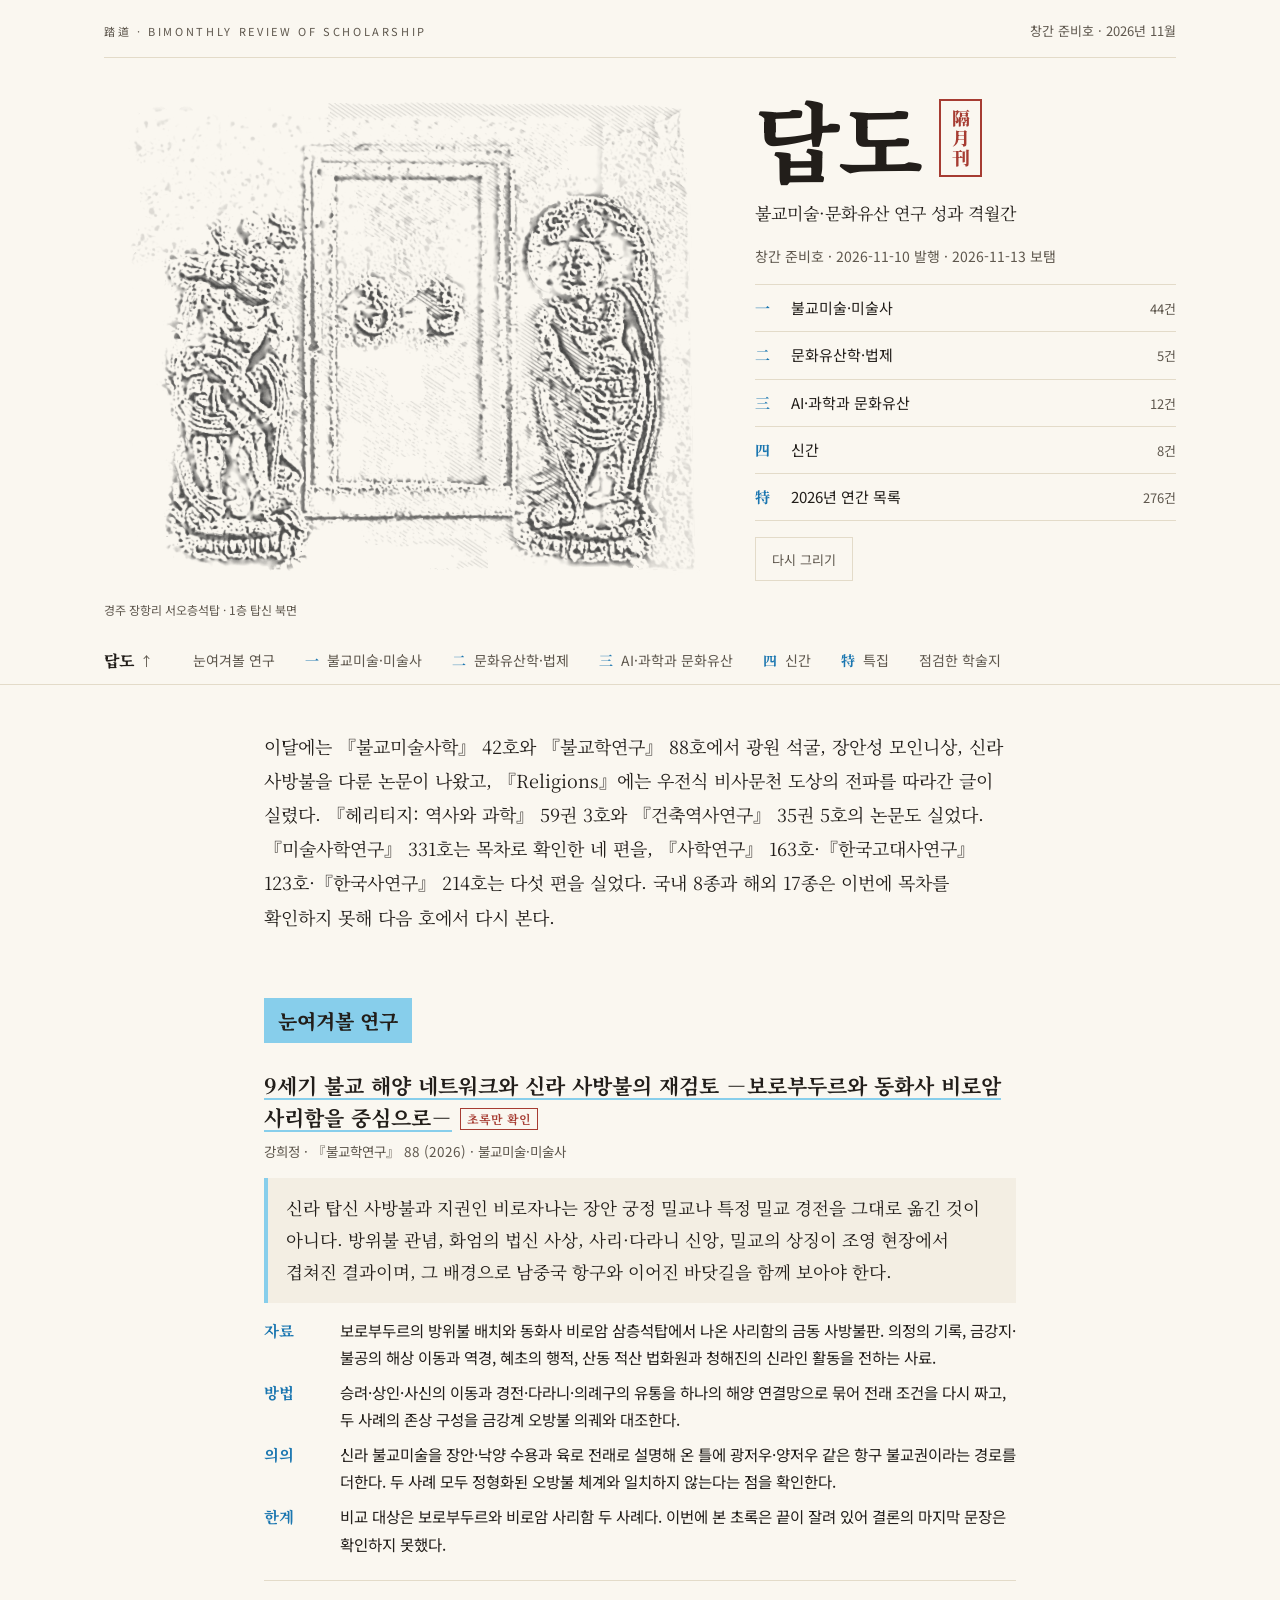
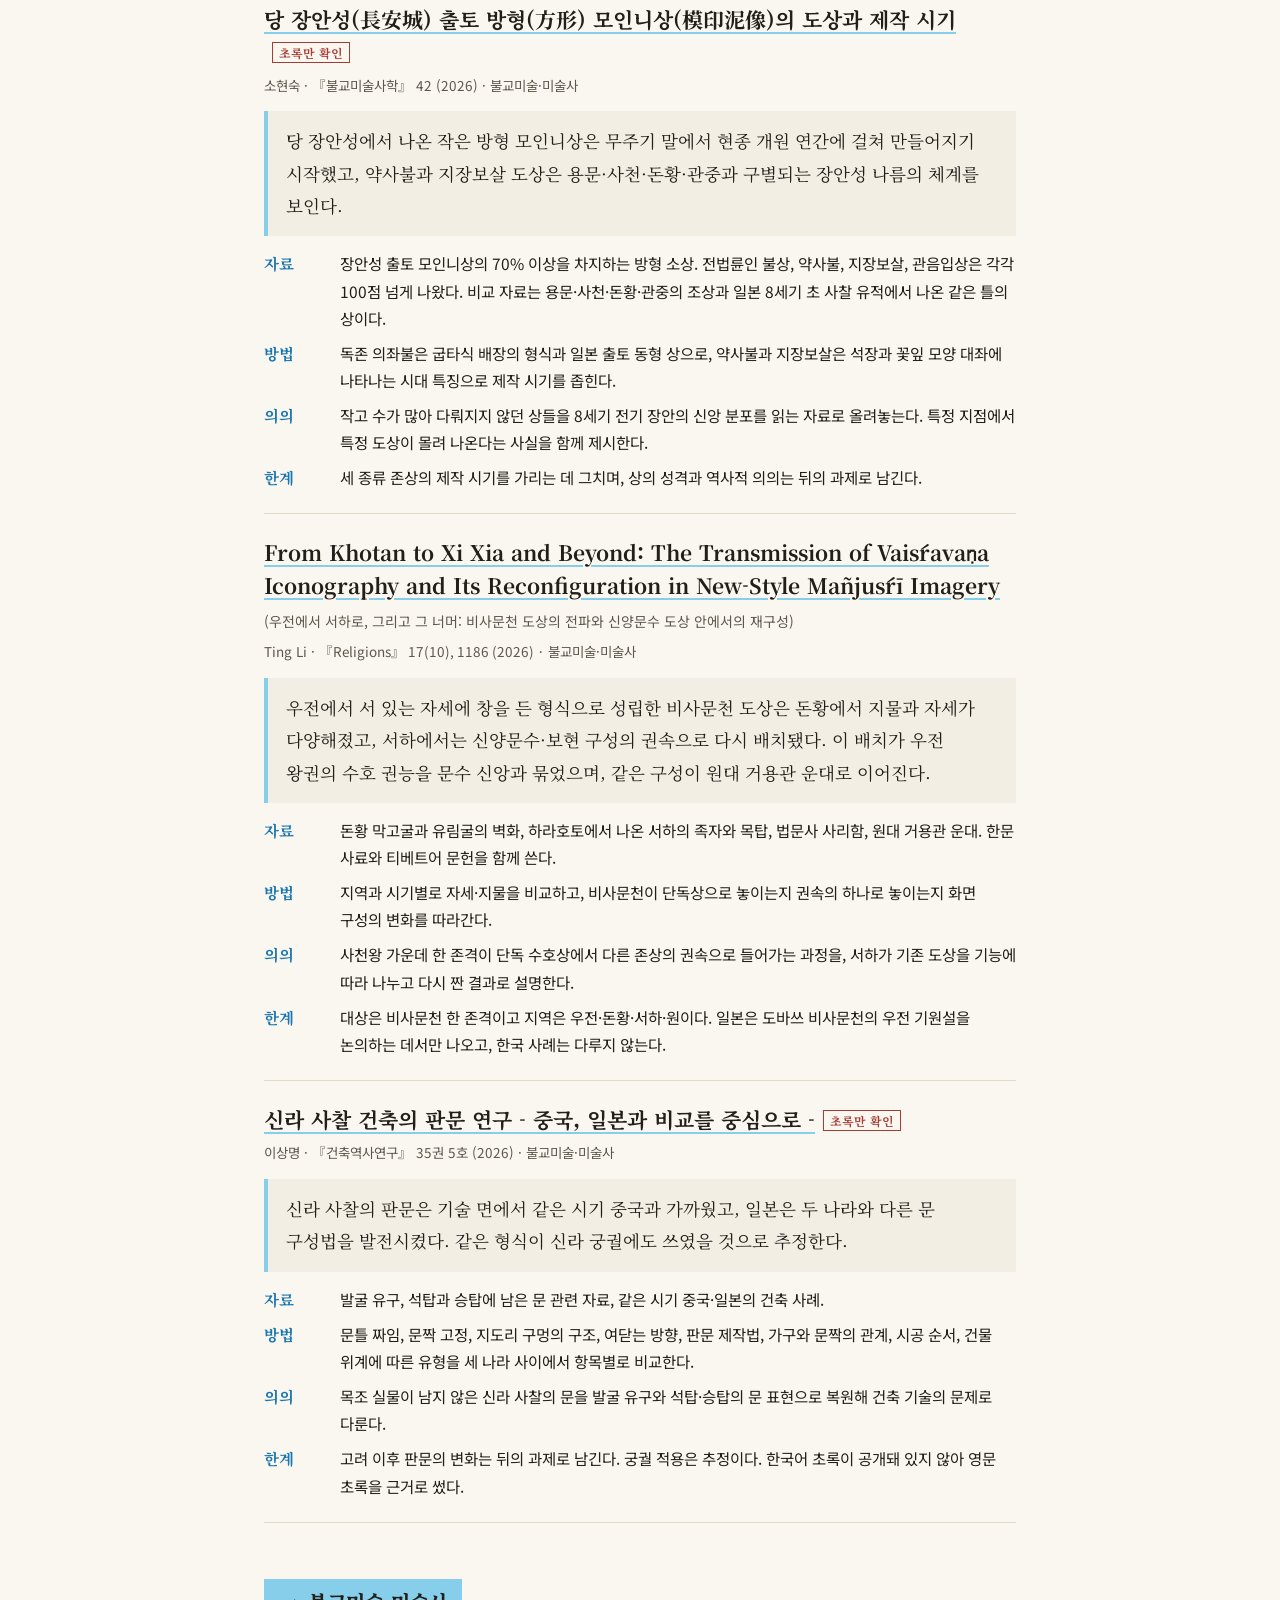
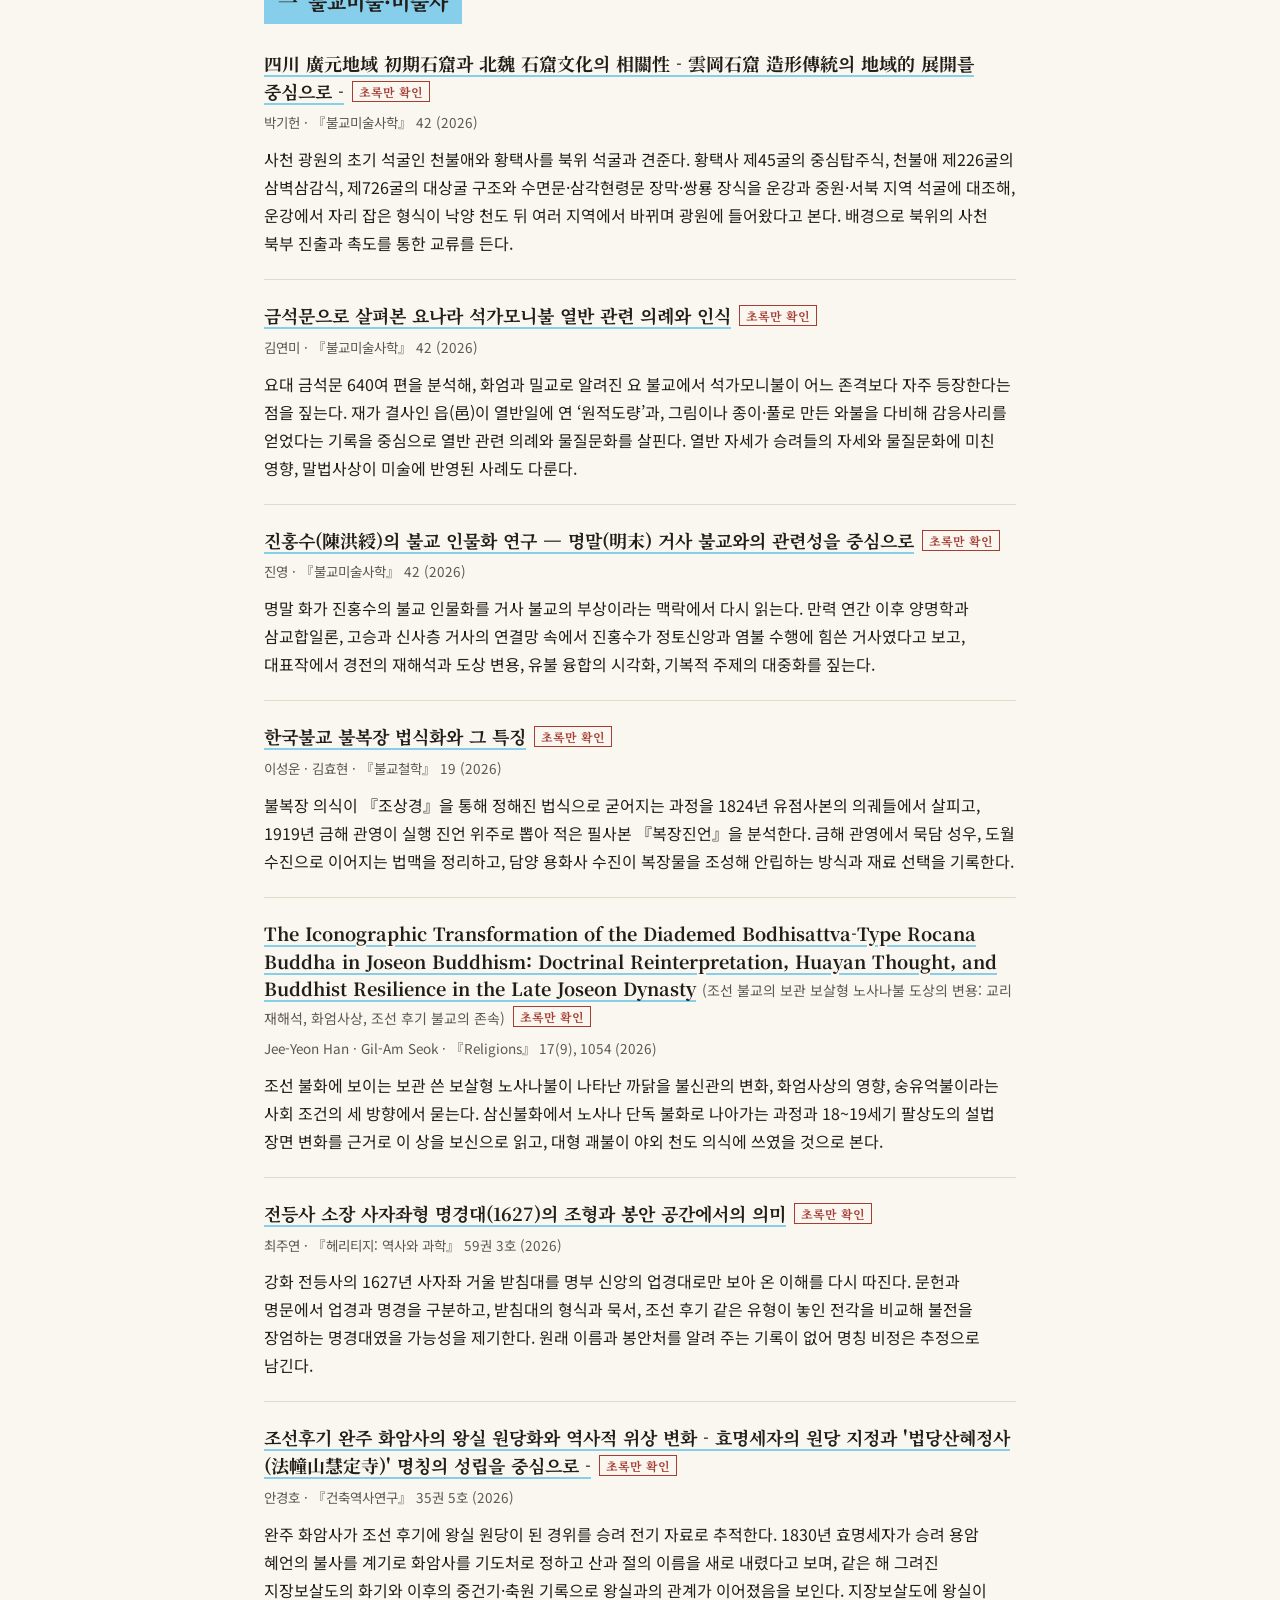
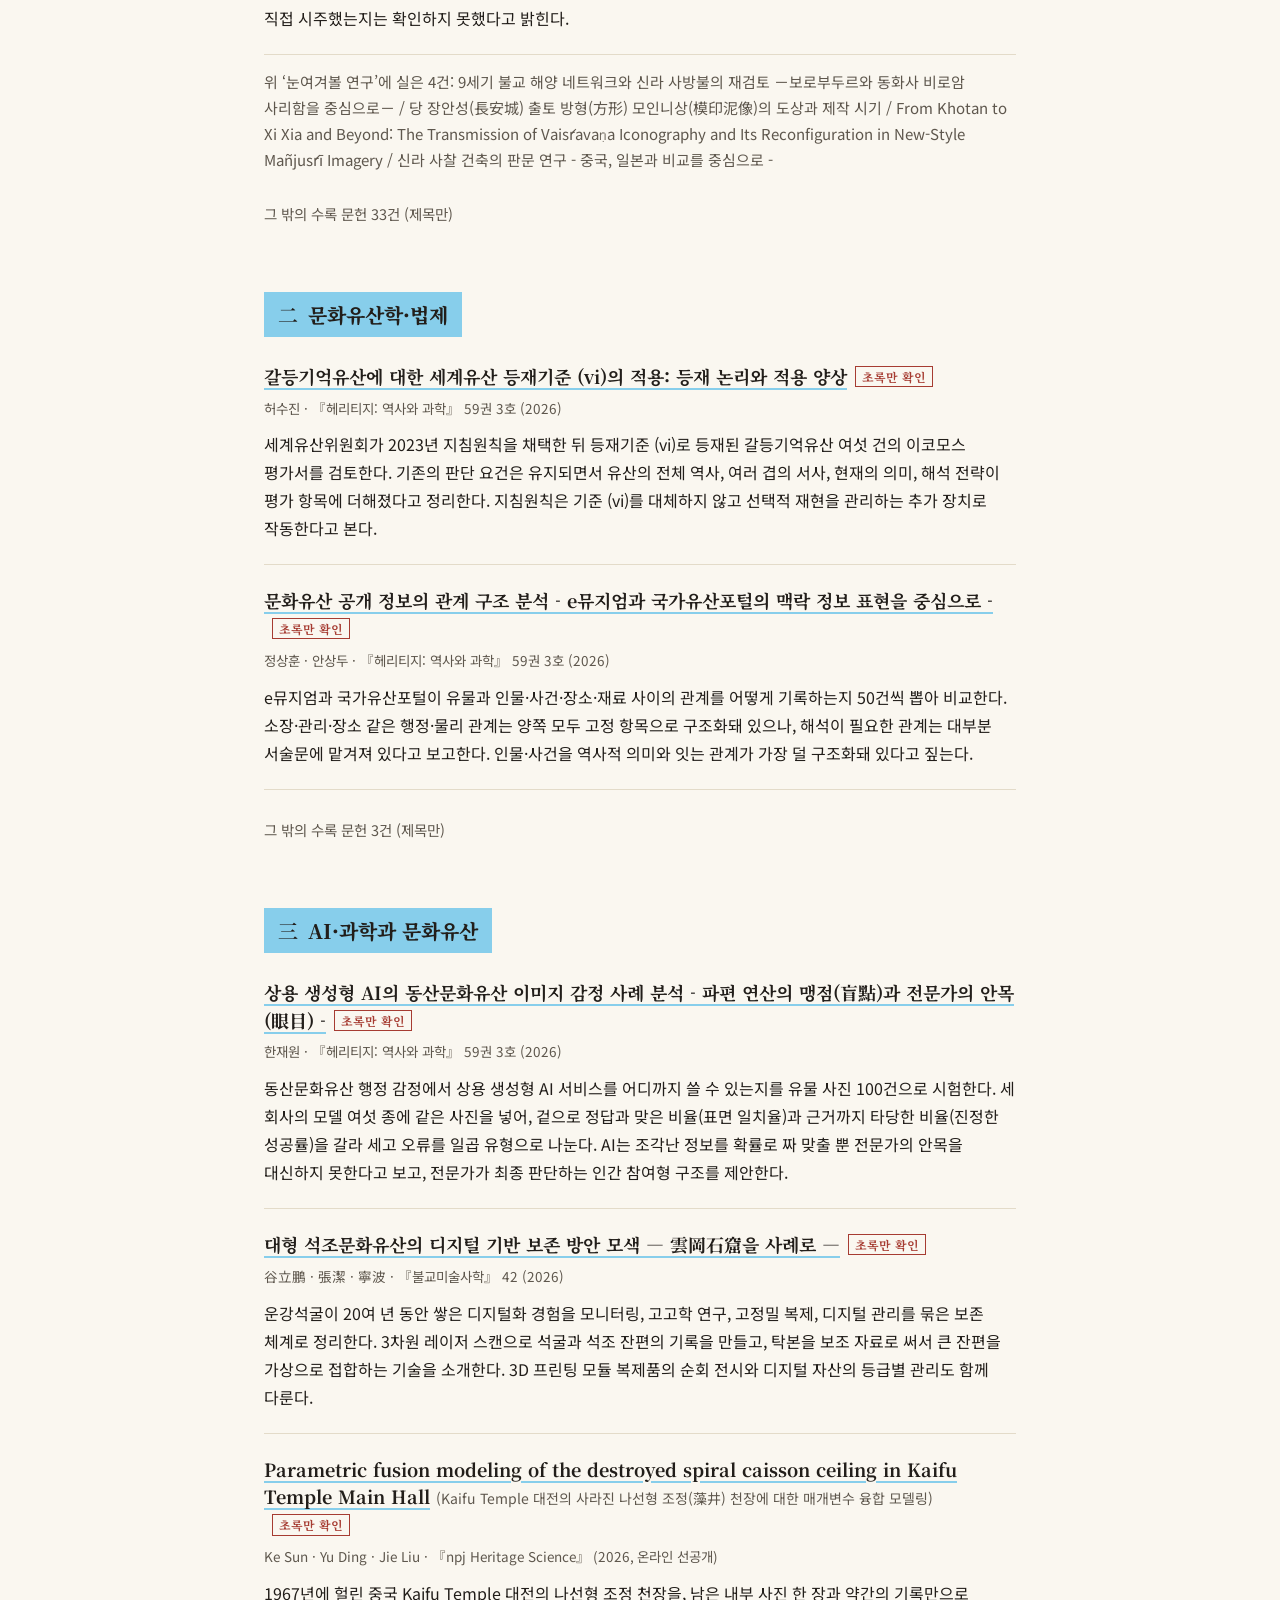
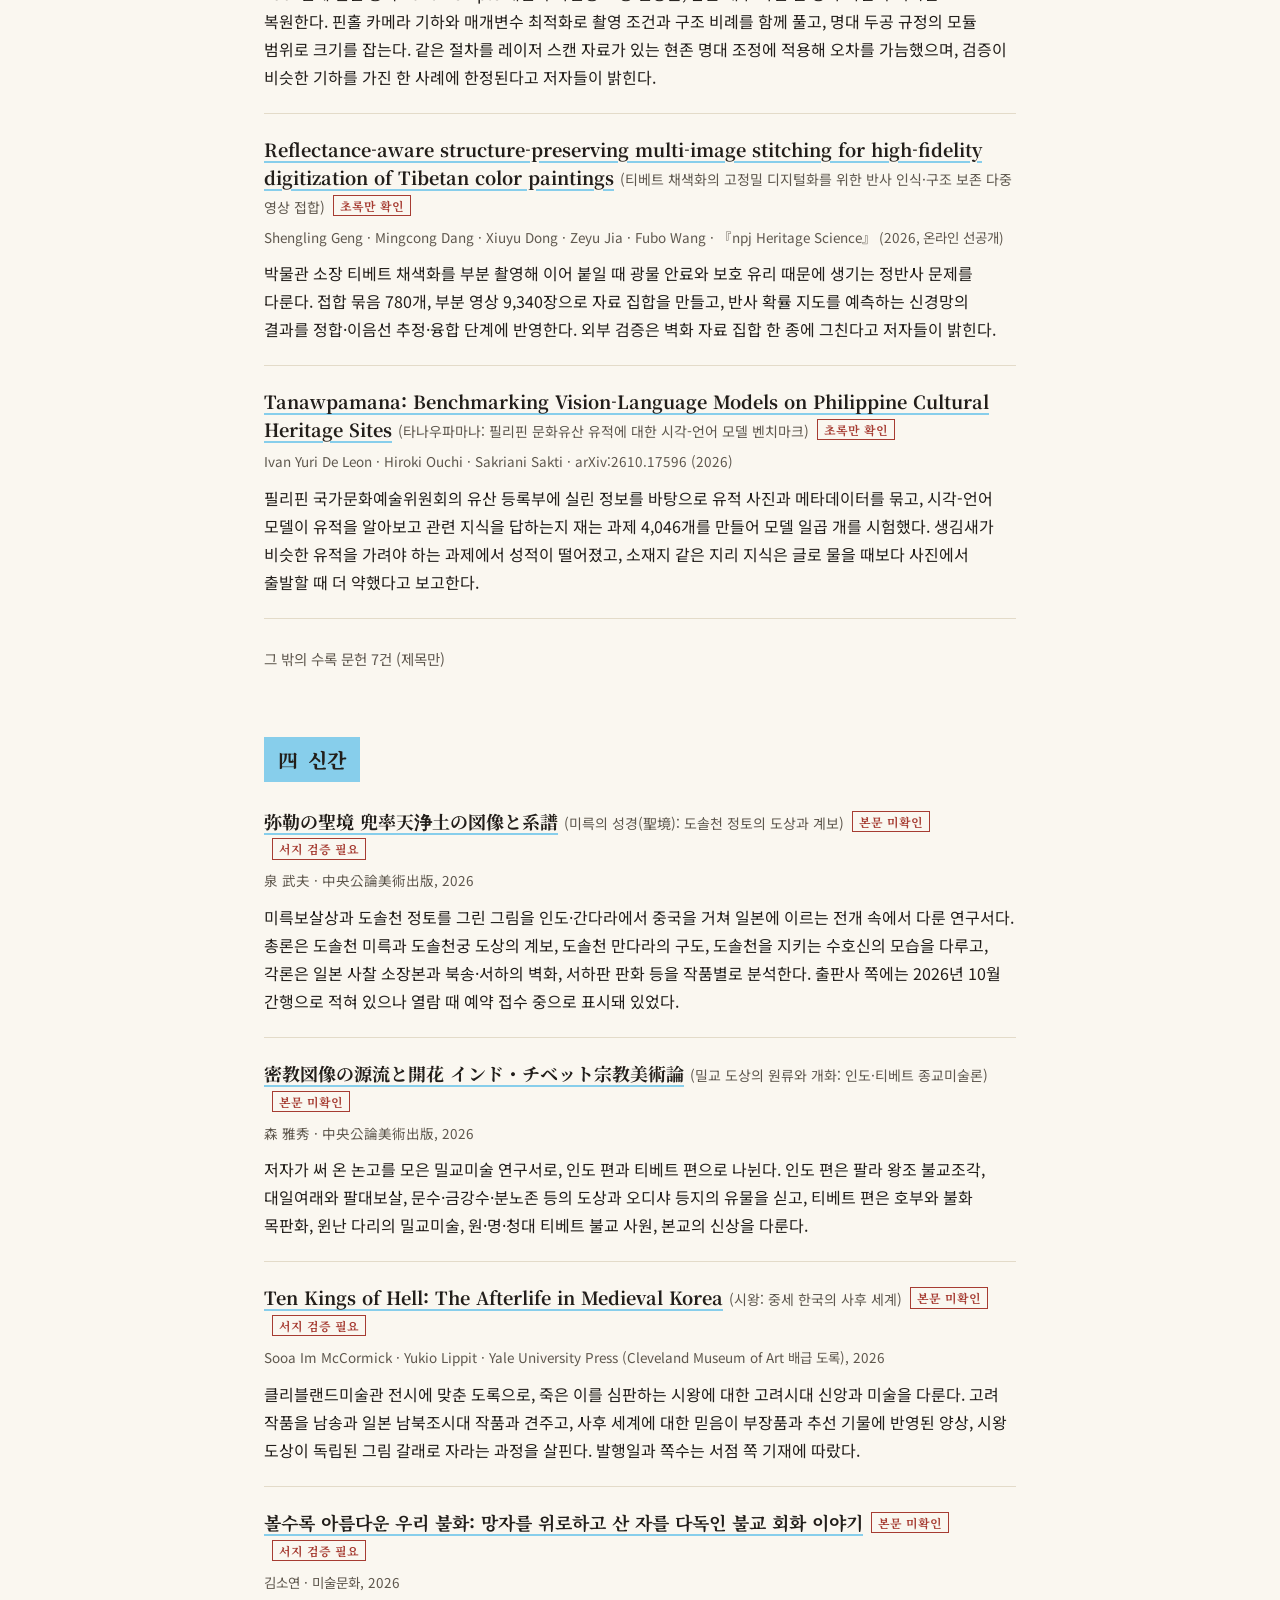
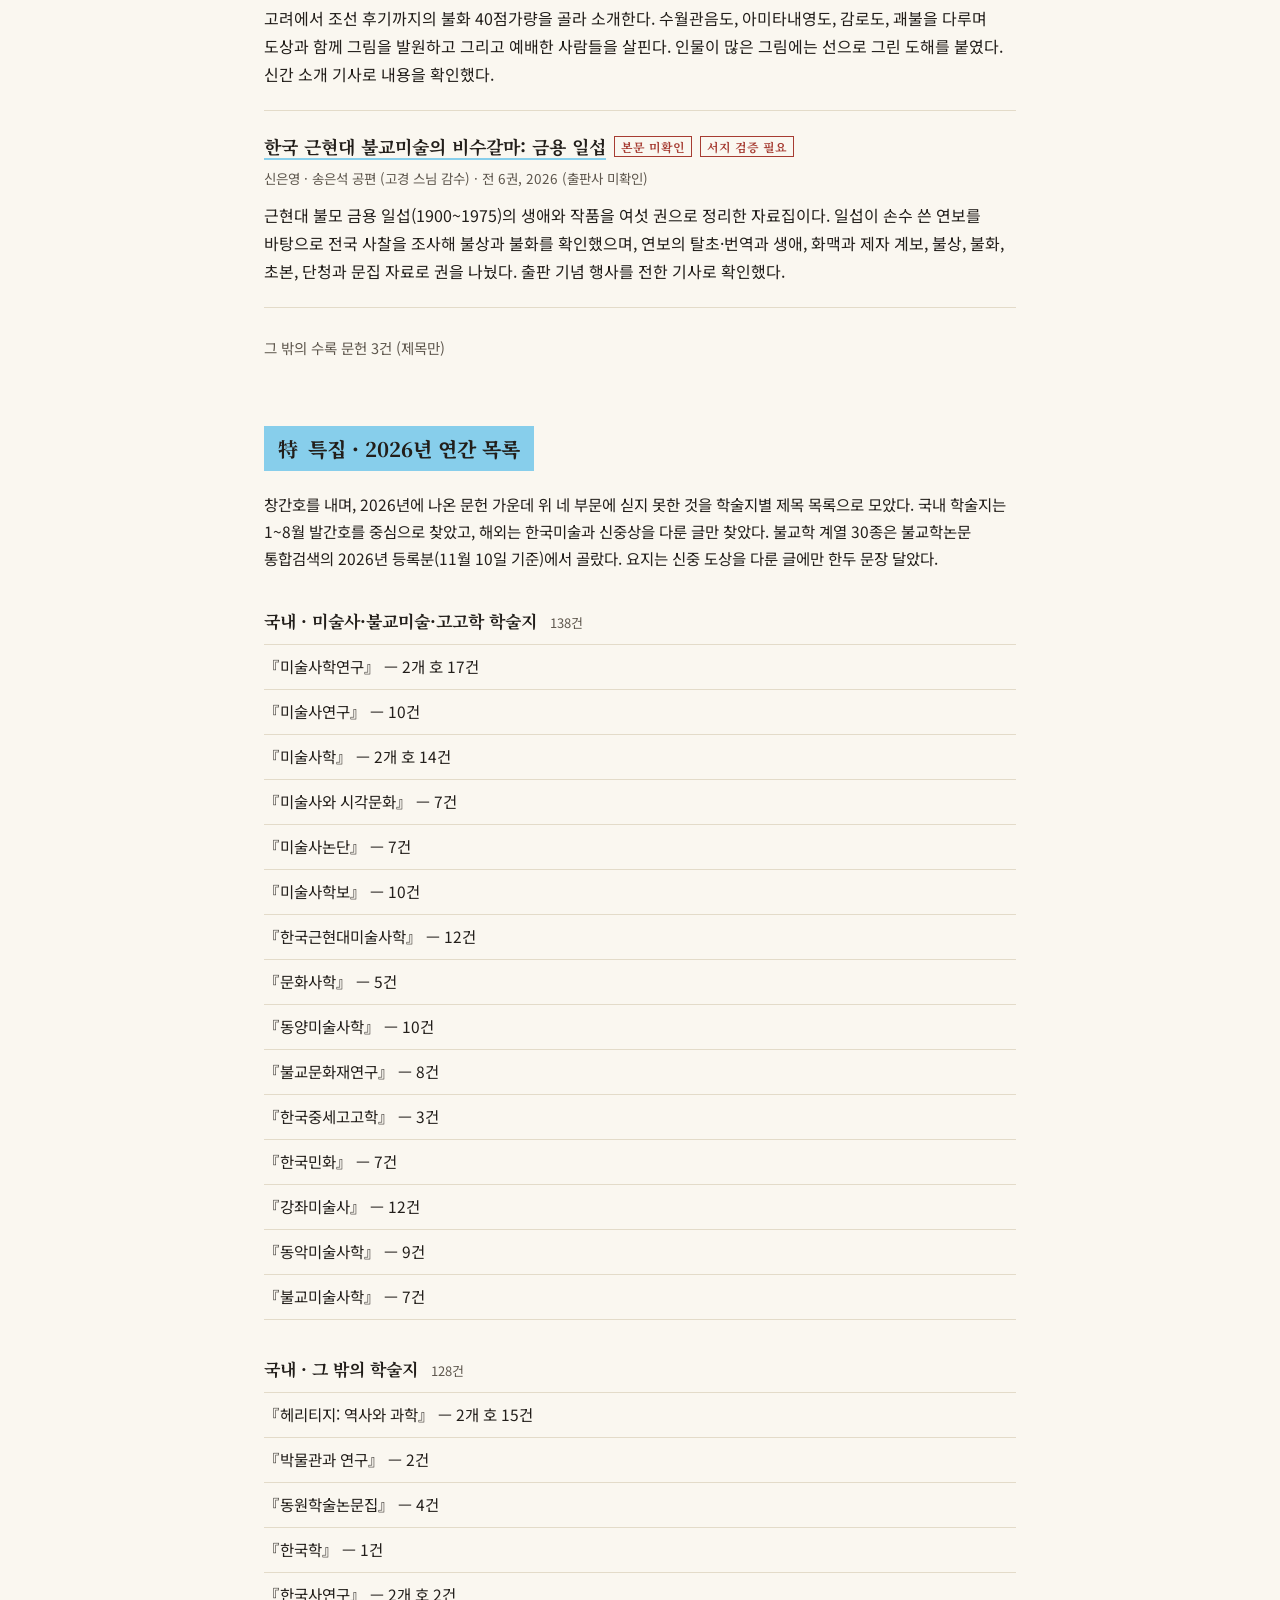
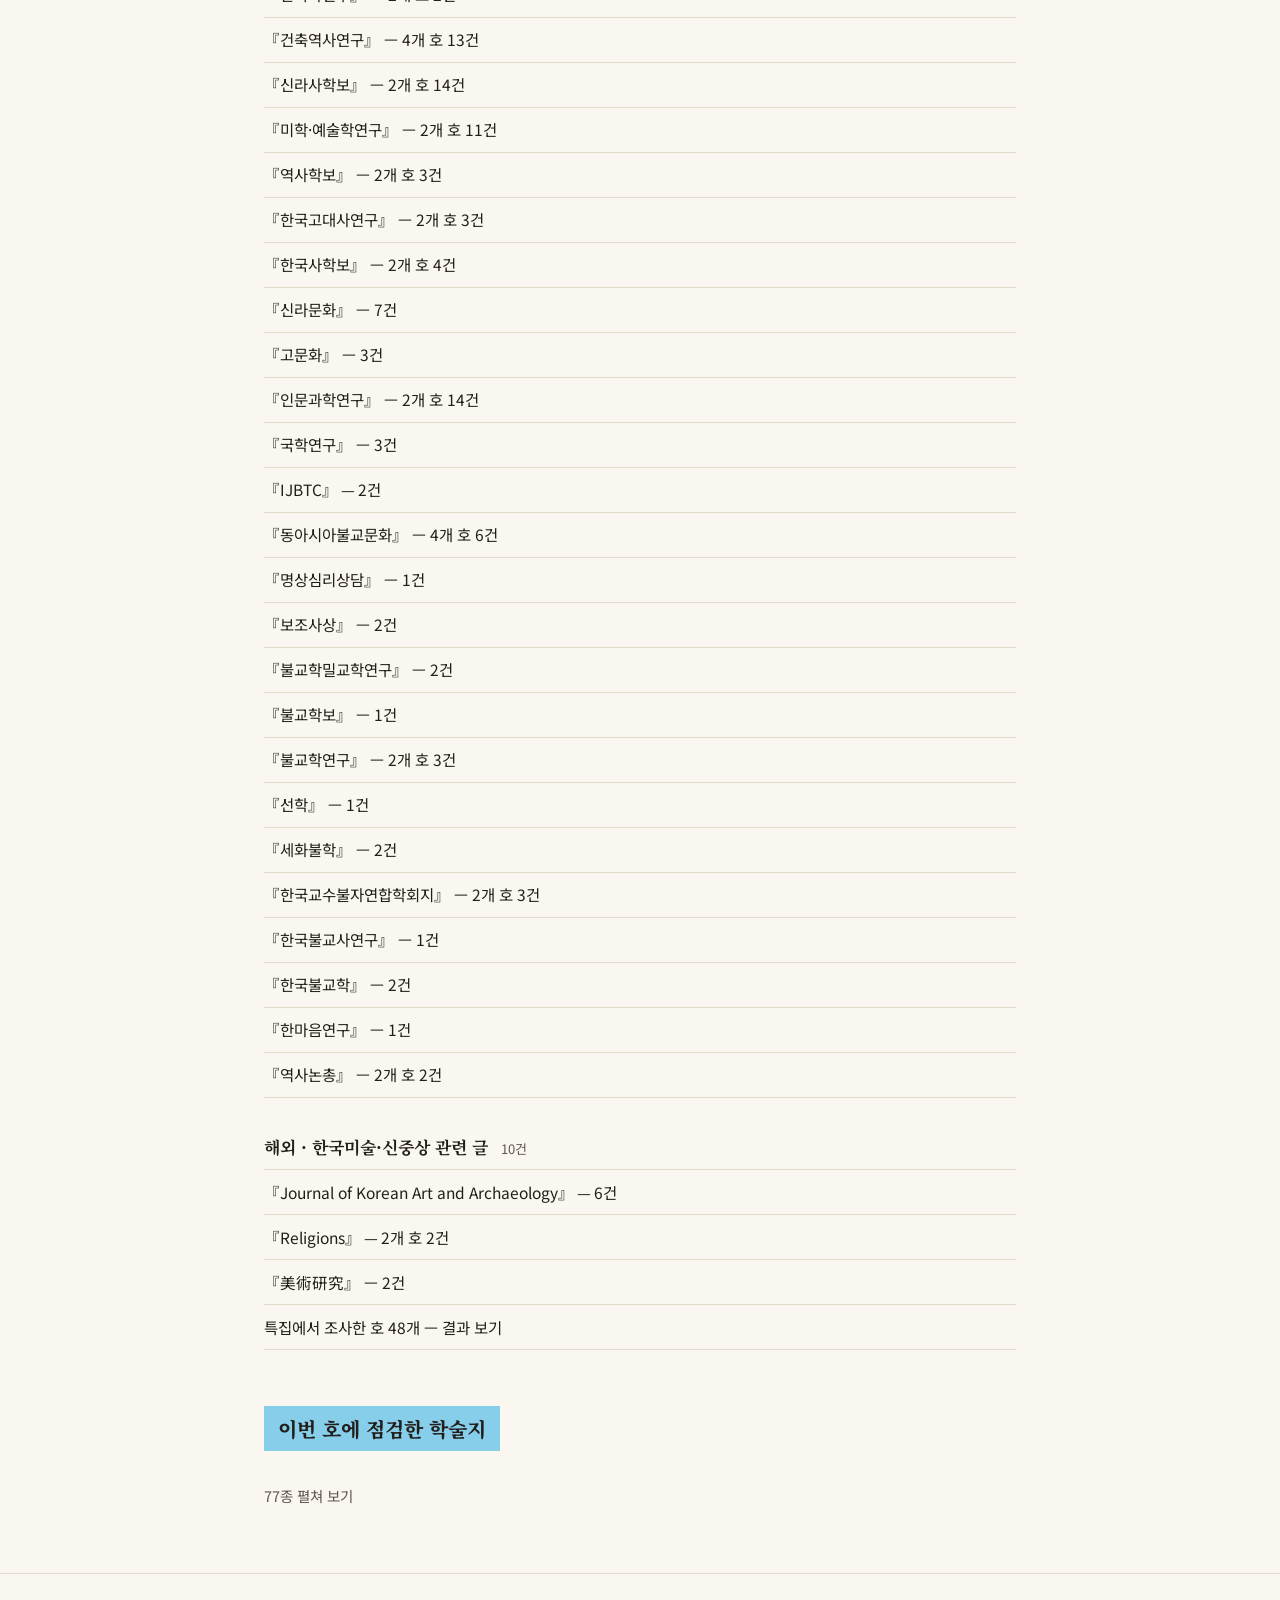
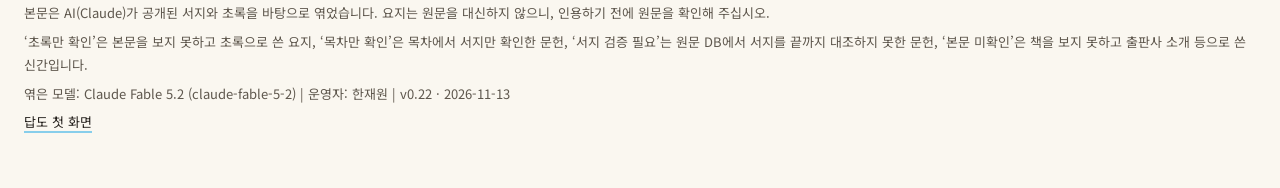
==== commit 0db72e0c: "신라문화 발간일을 6월 30일·12월 31일로 바로잡음 원고접수일 표 수정본(2026-11-13)에 따라 조사 대상 목록의 발간일을 고쳤다. - 특집: 68권을 6월 30일 호로 " ====
--- a/issues/2026-11.html
+++ b/issues/2026-11.html
@@ -650,7 +650,7 @@
 </ul>
 </details>
 <details class="more"><summary>『신라문화』 — 7건</summary>
-<p class="iss">68권 (2026)</p>
+<p class="iss">68권 (2026.6)</p>
 <ul>
 <li><a href="https://www.kci.go.kr/" rel="noopener">삼국시대 기년자료를 이용한 교차편년의 제문제 - 중국 삼국·양진·남북조시대 자료와의 비교 -</a><span class="flag">목차만 확인</span><br><span class="m">김훈희</span></li>
 <li><a href="https://www.kci.go.kr/" rel="noopener">마립간기 신라의 거점체계 변동과 고총의 의미</a><span class="flag">목차만 확인</span><br><span class="m">고상혁</span></li>
@@ -845,7 +845,7 @@
 <li><a href="https://www.tobunken.go.jp/joho/bijutukenkyu.html" rel="noopener">「戦前期朝鮮半島美術家・作品・記事データベース」構築の経緯とこれまでの運用、今後の活用について</a> <span class="ko">(「전전기 조선반도 미술가·작품·기사 데이터베이스」 구축 경위와 지금까지의 운용, 앞으로의 활용에 대하여)</span><br><span class="m">井内佳津恵</span></li>
 </ul>
 </details>
-<details><summary>특집에서 조사한 호 49개 — 결과 보기</summary>
+<details><summary>특집에서 조사한 호 48개 — 결과 보기</summary>
 <div class="tblbox"><table class="chk"><thead><tr><th>학술지</th><th>호</th><th>결과</th></tr></thead><tbody>
 <tr><td>미술사학연구</td><td>329호 (2026.3)</td><td>확인</td></tr>
 <tr><td>미술사학연구</td><td>330호 (2026.6)</td><td>확인</td></tr>
@@ -878,8 +878,7 @@
 <tr><td>미학·예술학연구</td><td>78권 (2026.6)</td><td>확인</td></tr>
 <tr><td>한국고대사연구</td><td>121호 (2026.3)</td><td>확인</td></tr>
 <tr><td>한국고대사연구</td><td>122호 (2026.6)</td><td>확인</td></tr>
-<tr><td>신라문화</td><td>68권 (2026)</td><td>확인</td></tr>
-<tr><td>신라문화</td><td>2026.08 발간호</td><td>목차 미확인</td></tr>
+<tr><td>신라문화</td><td>68권 (2026.6)</td><td>확인</td></tr>
 <tr><td>고문화</td><td>107호 (2026)</td><td>확인</td></tr>
 <tr><td>인문과학연구</td><td>42호 (2026.2)</td><td>확인</td></tr>
 <tr><td>인문과학연구</td><td>43호 (2026.8)</td><td>확인</td></tr>
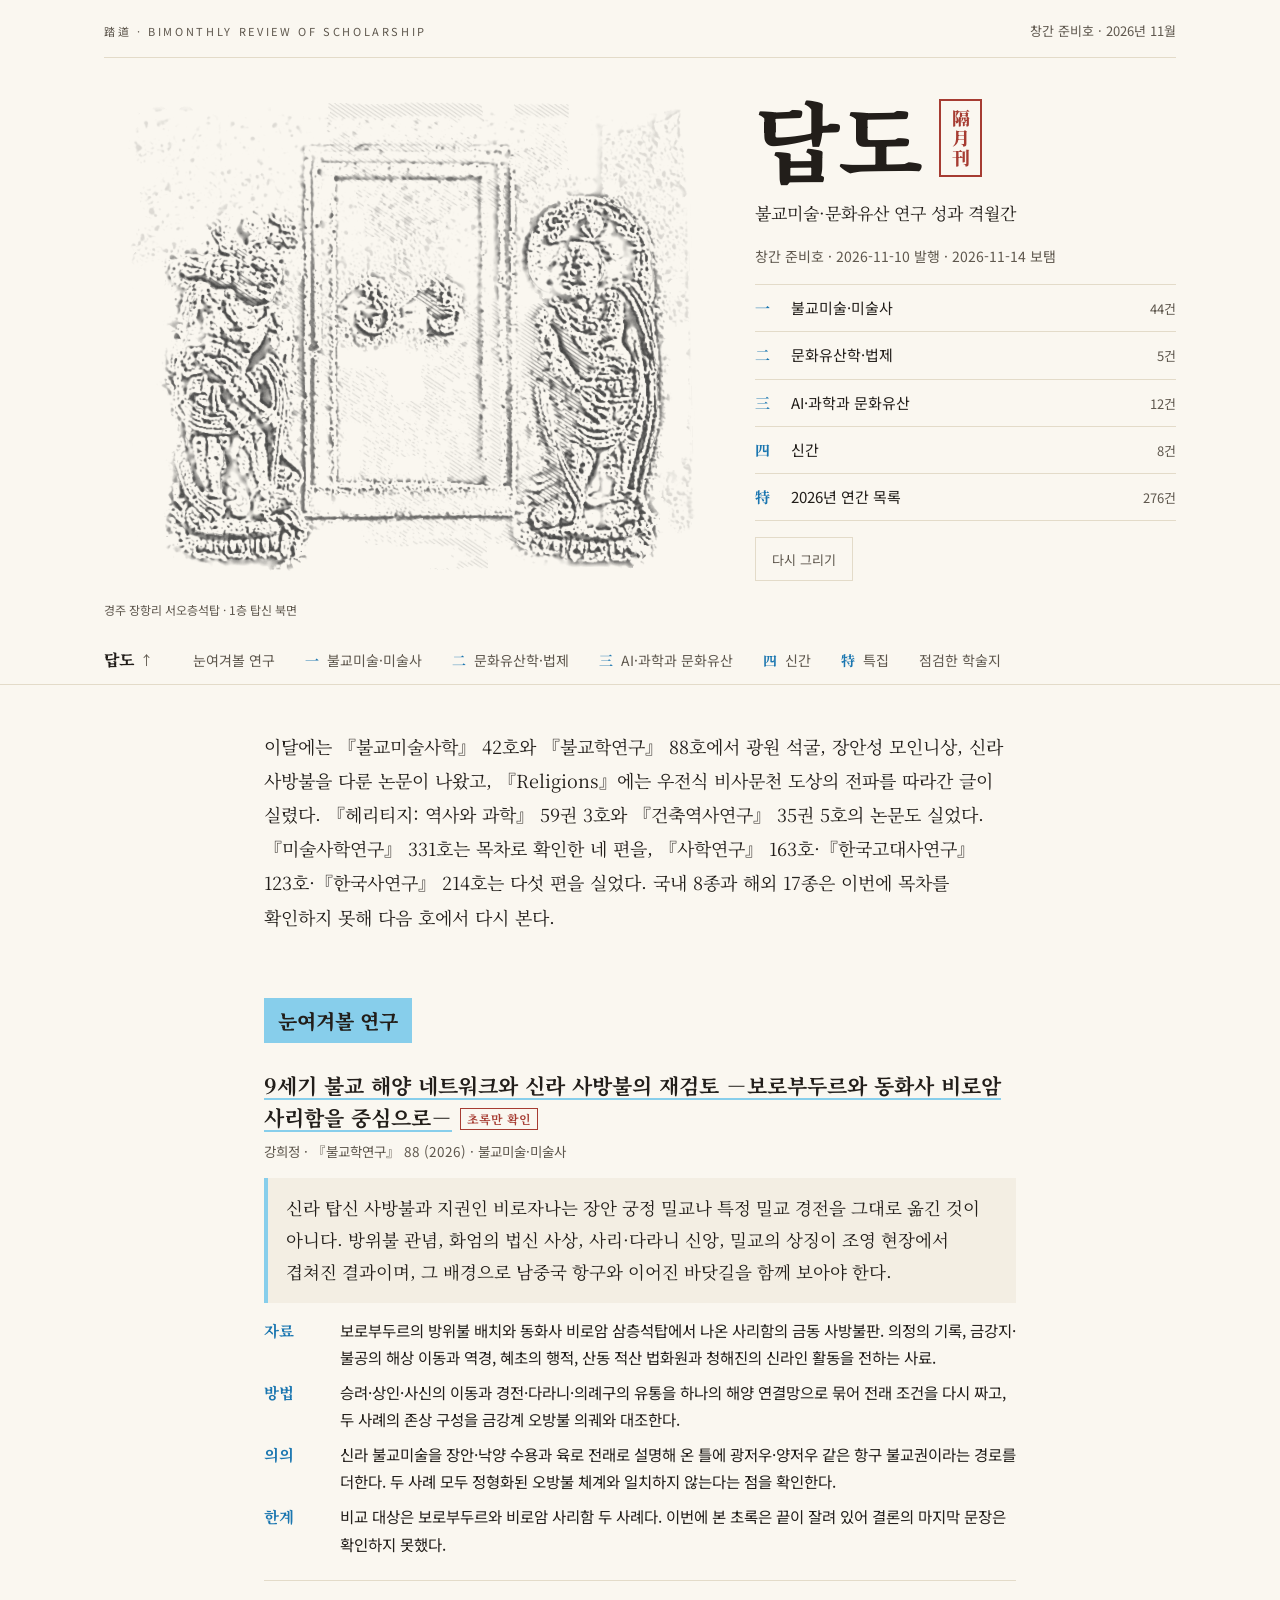
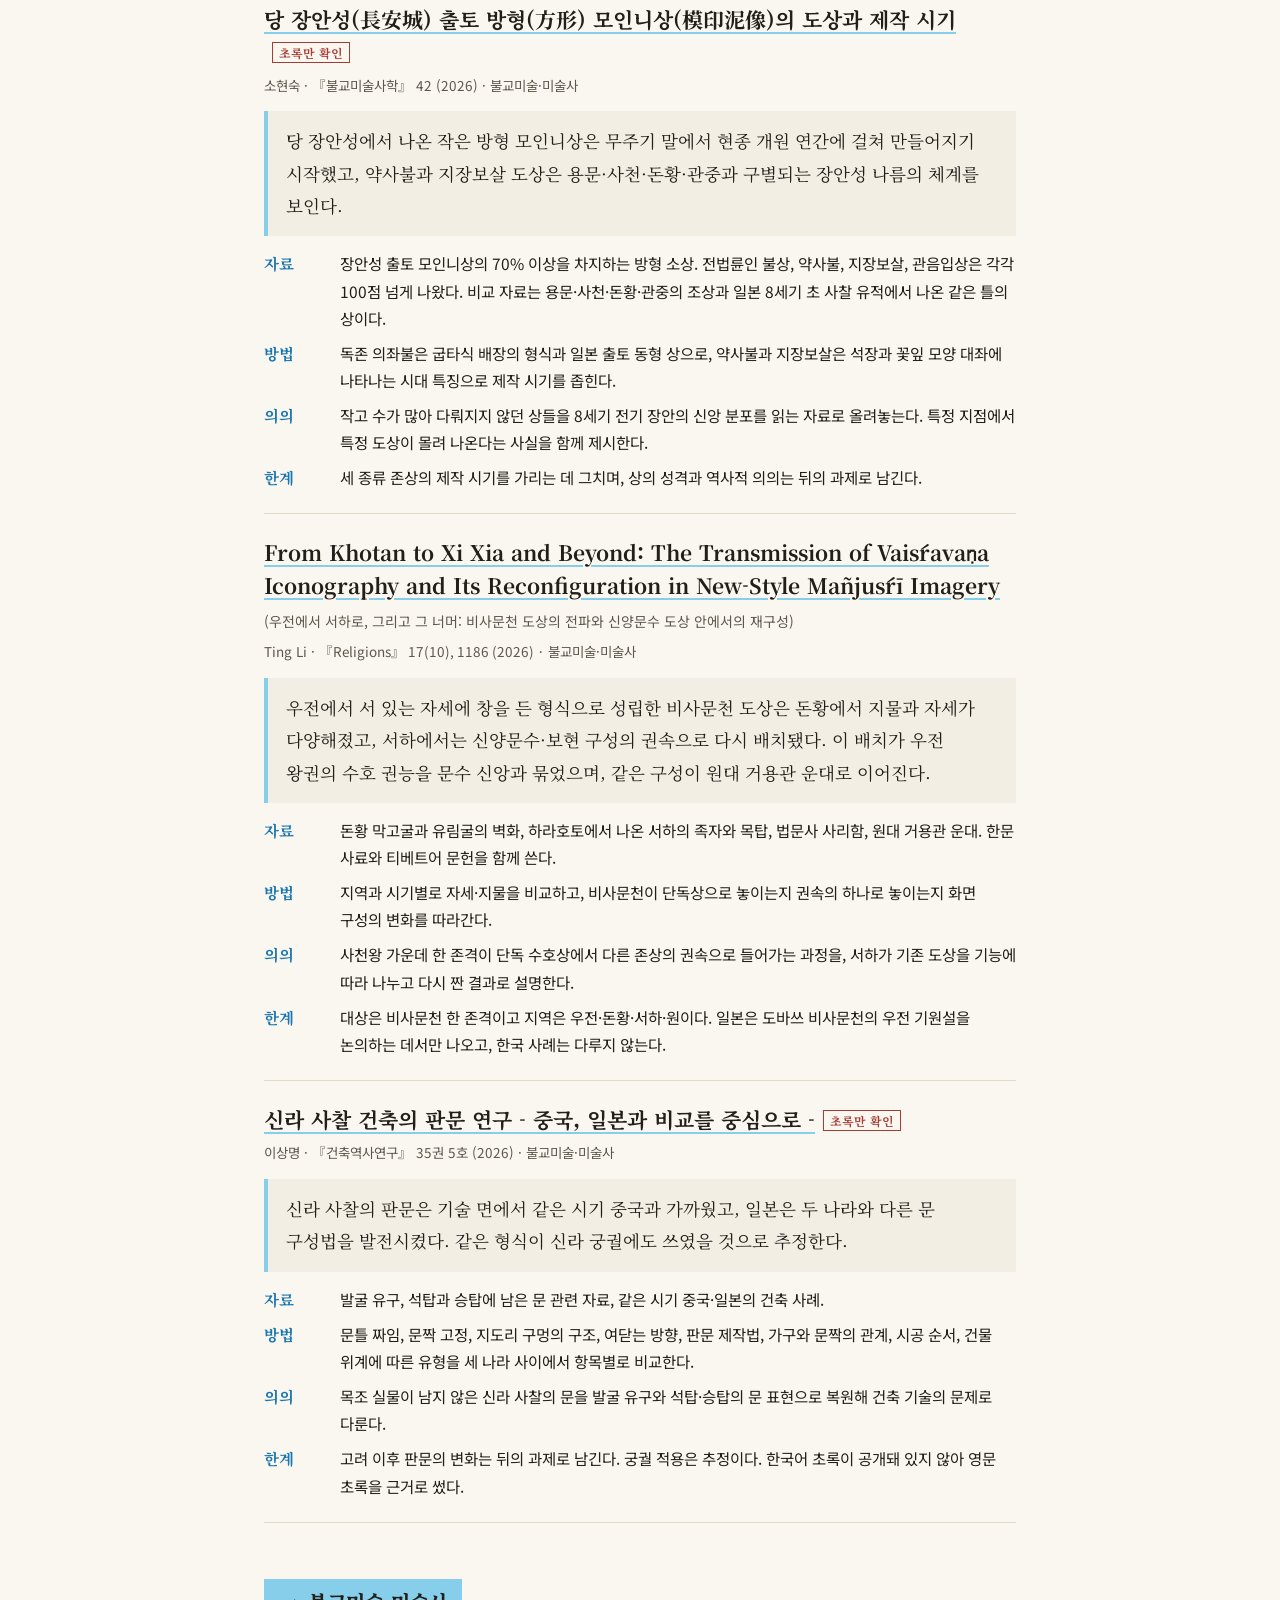
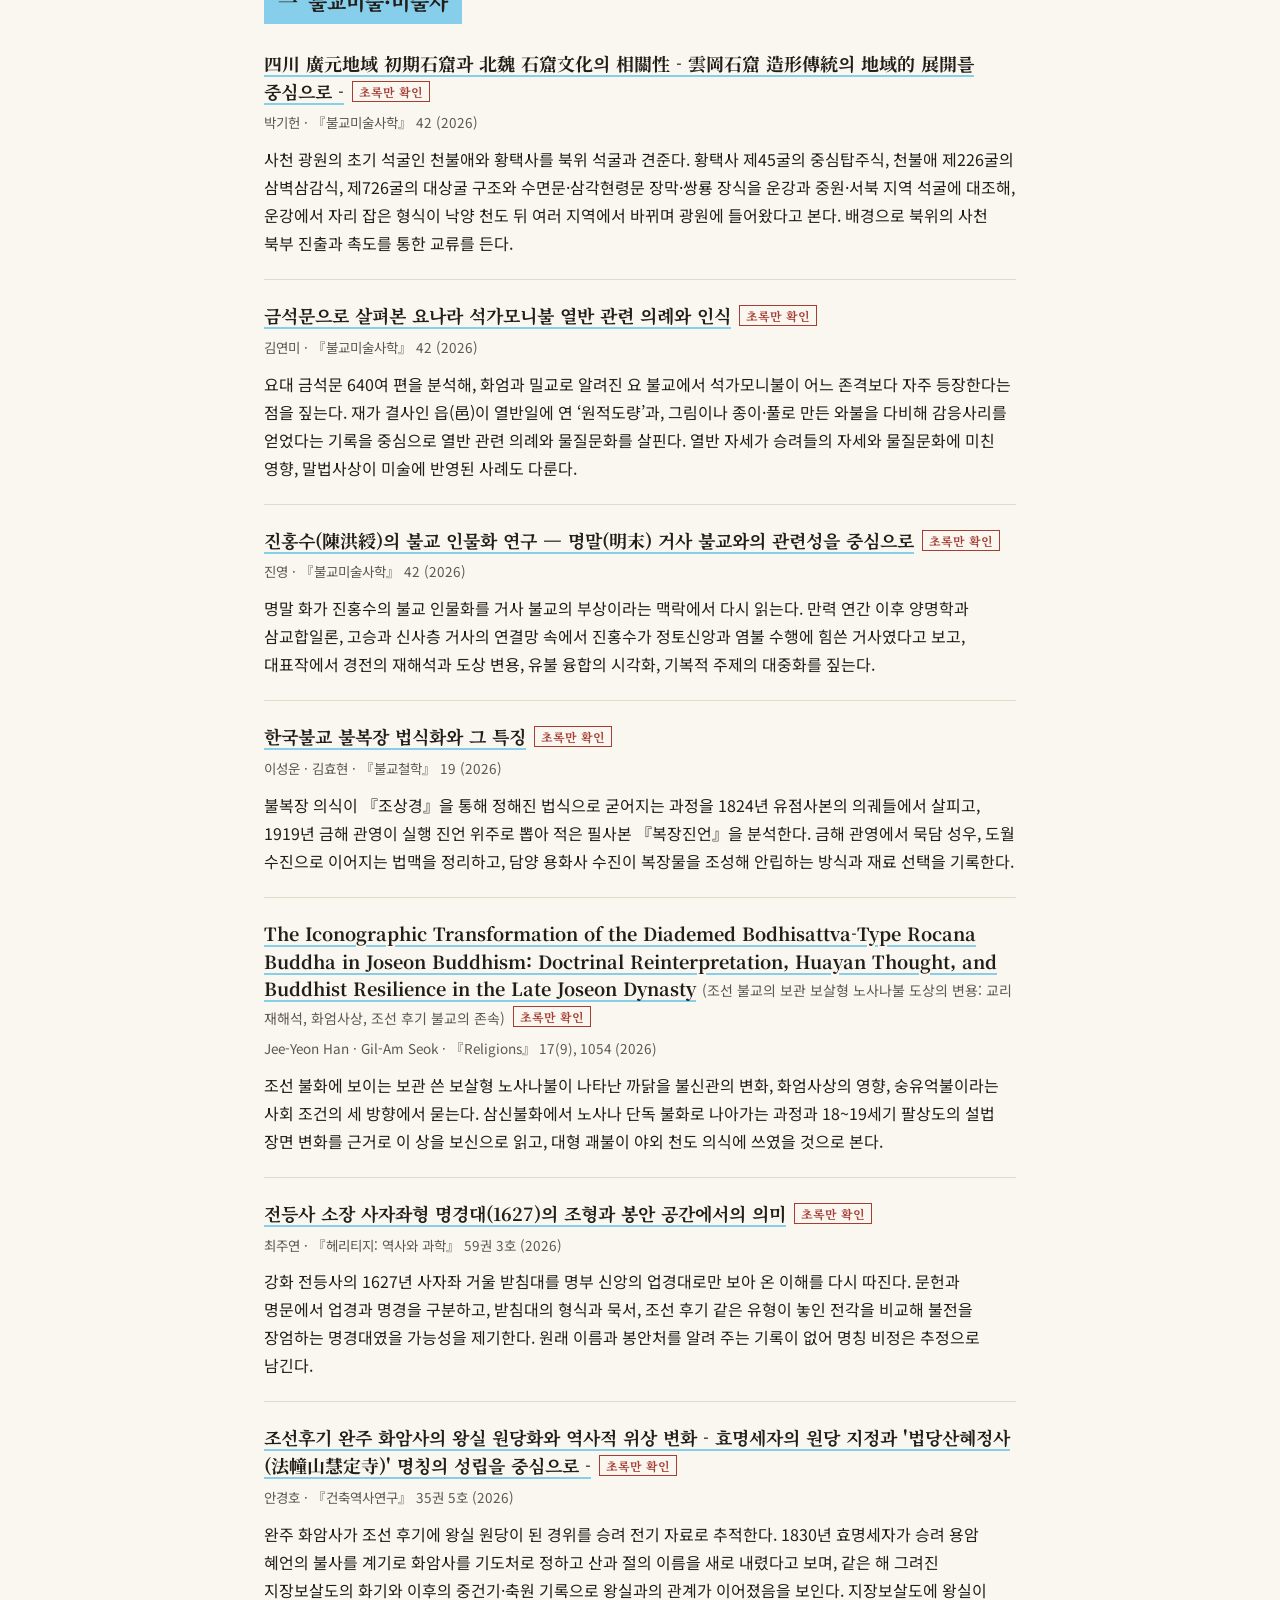
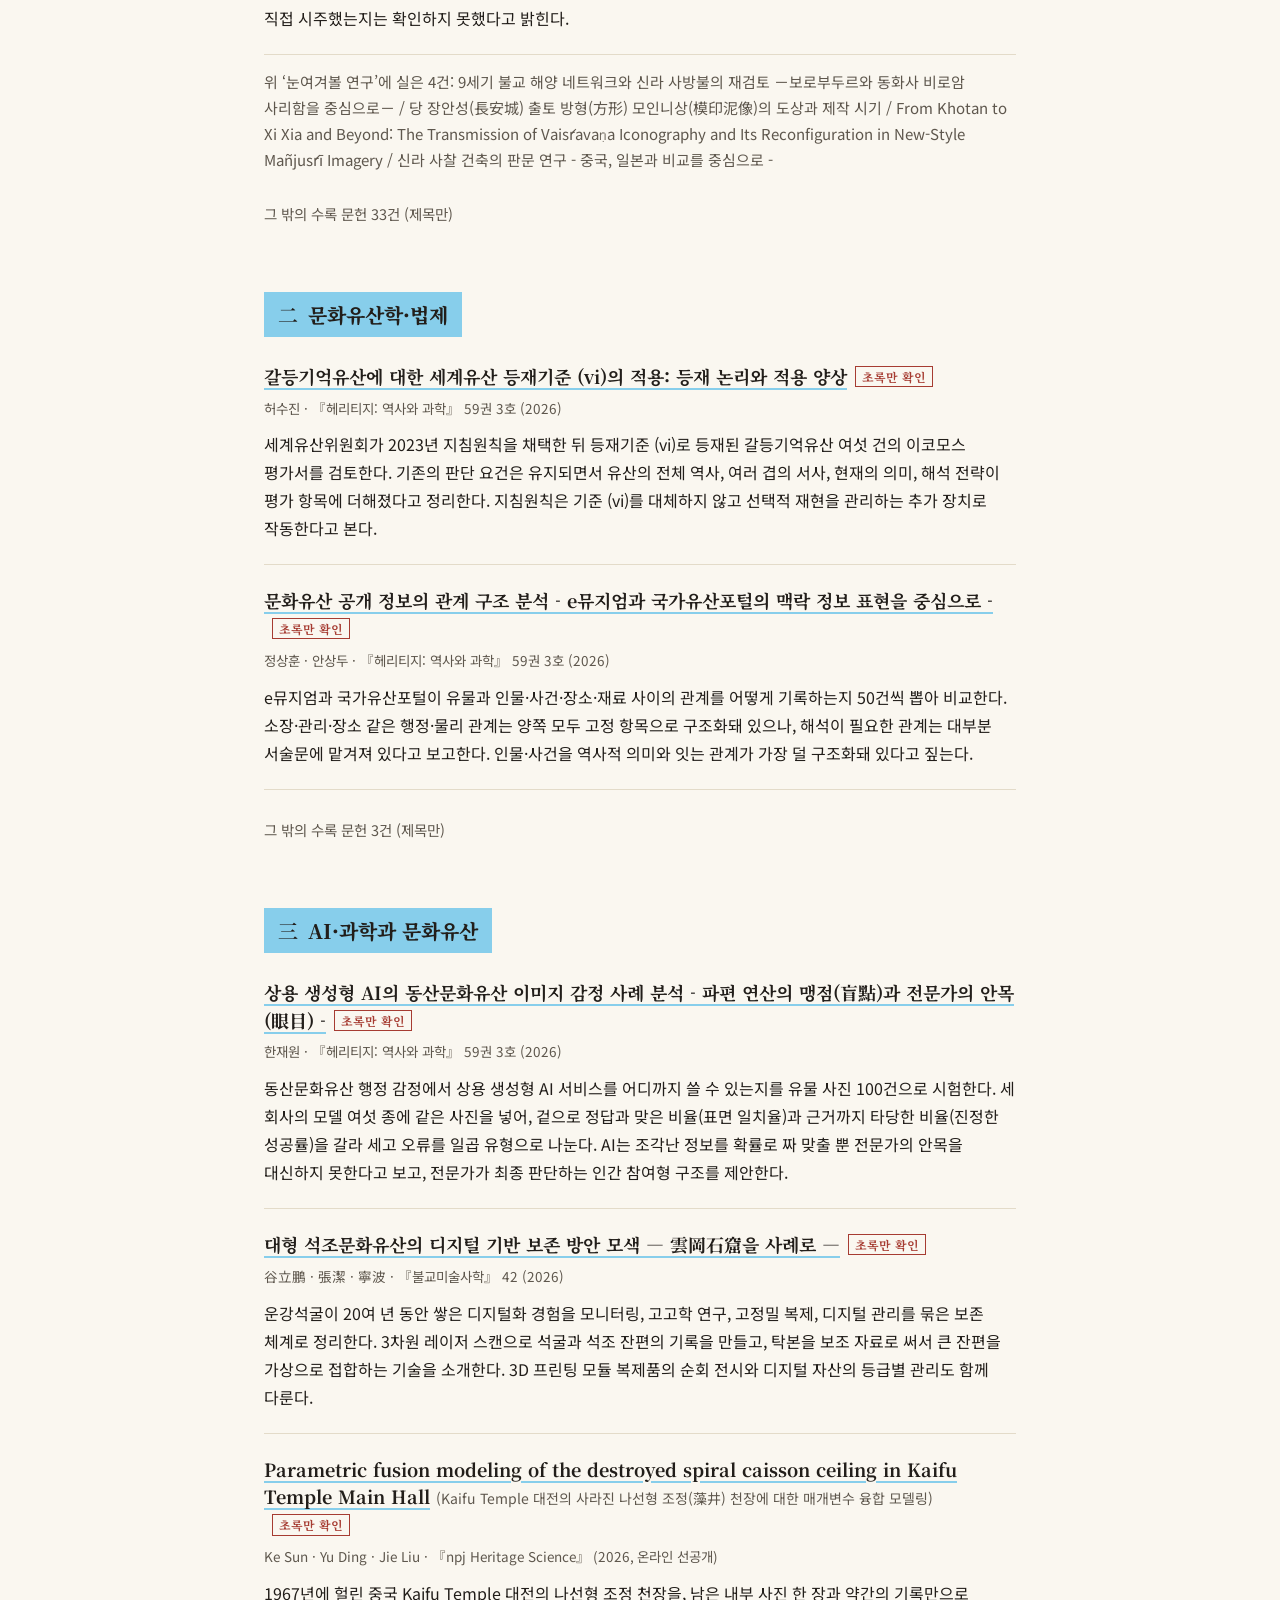
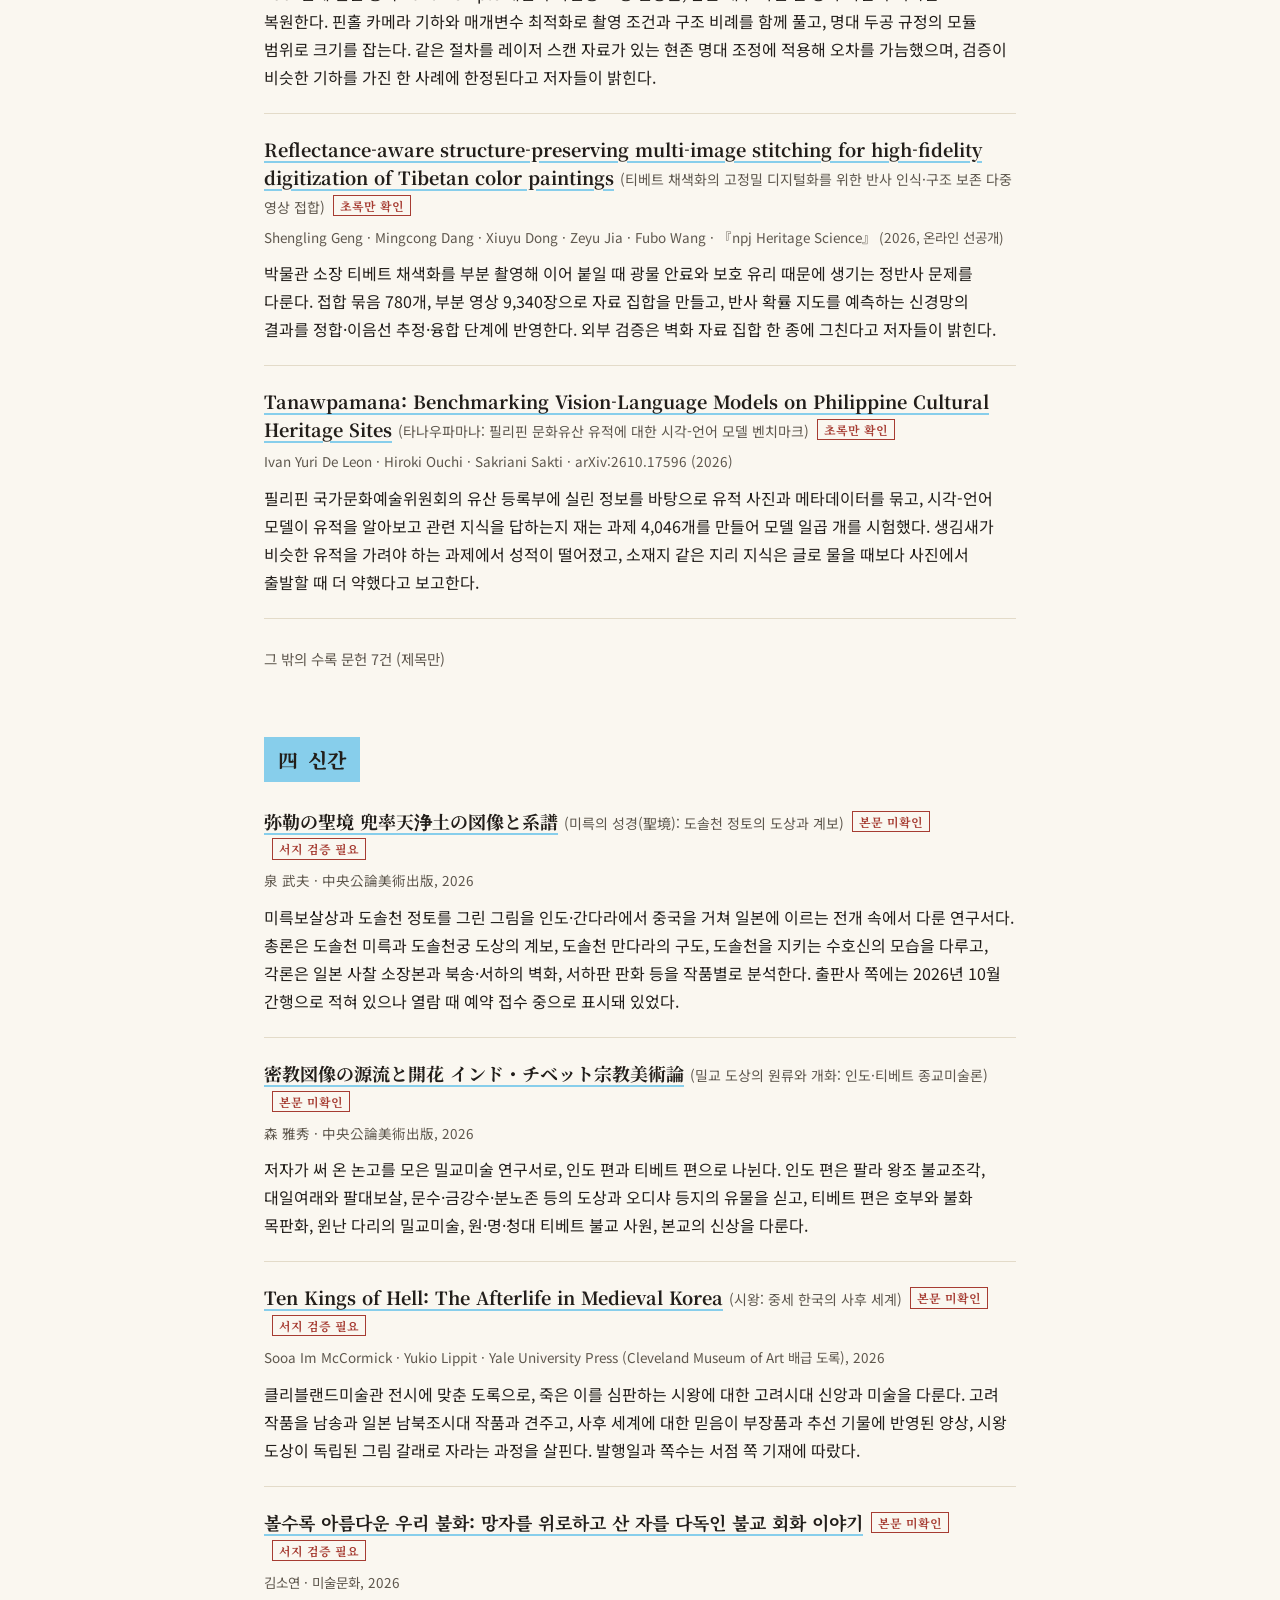
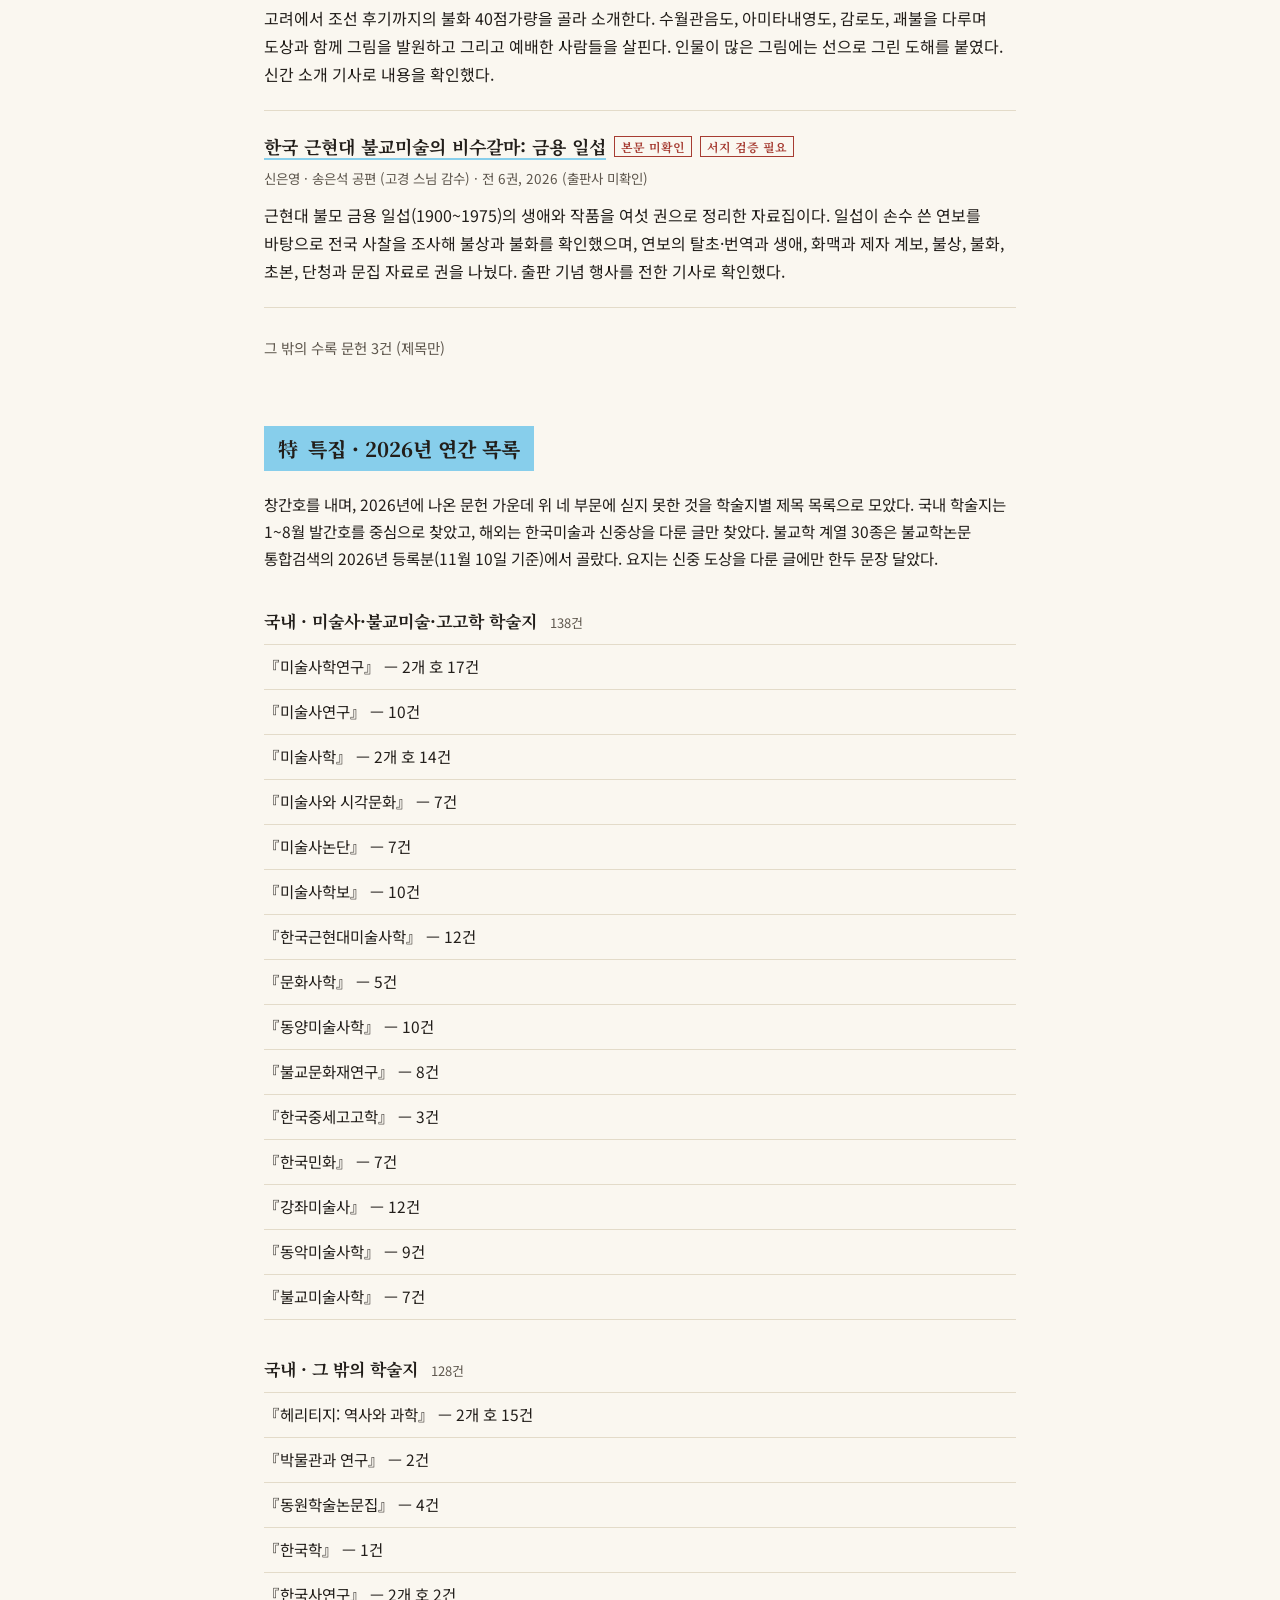
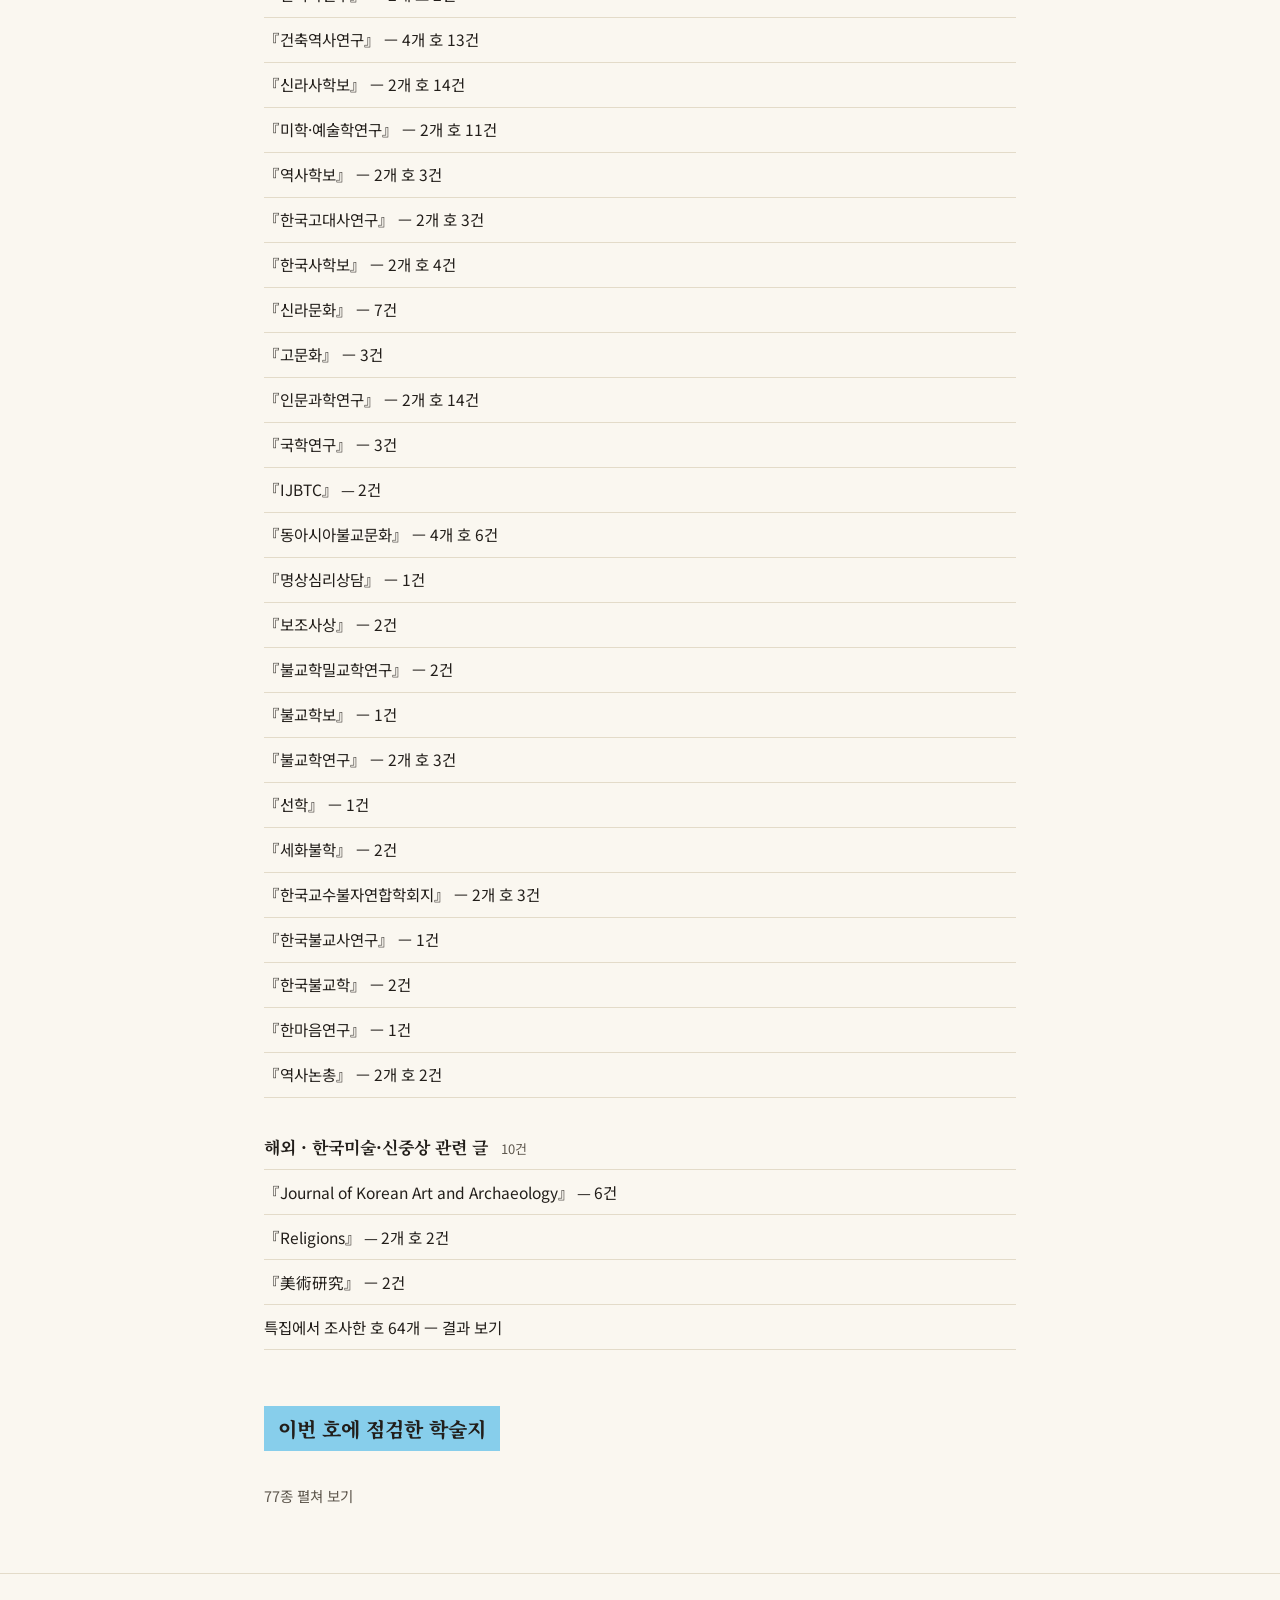
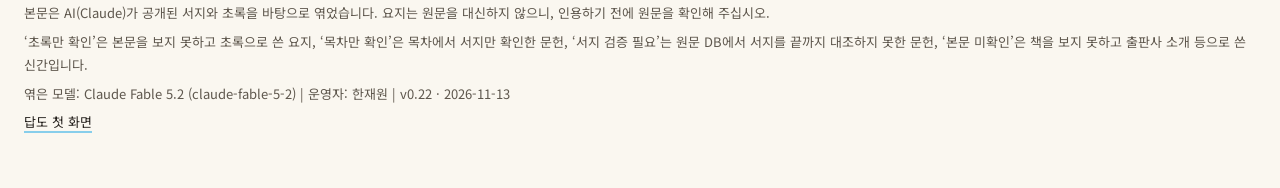
==== commit d39c2b94: "답도 특집 사전 조사 2026-11-14: t40 t41 t42 t43 t44 t45 t46 t47 t48 t49 t50 t51 t52 t53 t54 t55 Co-Authored-" ====
--- a/issues/2026-11.html
+++ b/issues/2026-11.html
@@ -27,7 +27,7 @@
 <div class="mast-ttl">
 <div class="h"><h1>답도</h1><span class="seal">隔月刊</span></div>
 <p class="sub">불교미술·문화유산 연구 성과 격월간</p>
-<p class="no">창간 준비호 · 2026-11-10 발행 · 2026-11-13 보탬</p>
+<p class="no">창간 준비호 · 2026-11-10 발행 · 2026-11-14 보탬</p>
 <ul class="toc">
 <li><a href="#art"><b>一</b>불교미술·미술사<i>44건</i></a></li>
 <li><a href="#heritage"><b>二</b>문화유산학·법제<i>5건</i></a></li>
@@ -845,7 +845,7 @@
 <li><a href="https://www.tobunken.go.jp/joho/bijutukenkyu.html" rel="noopener">「戦前期朝鮮半島美術家・作品・記事データベース」構築の経緯とこれまでの運用、今後の活用について</a> <span class="ko">(「전전기 조선반도 미술가·작품·기사 데이터베이스」 구축 경위와 지금까지의 운용, 앞으로의 활용에 대하여)</span><br><span class="m">井内佳津恵</span></li>
 </ul>
 </details>
-<details><summary>특집에서 조사한 호 48개 — 결과 보기</summary>
+<details><summary>특집에서 조사한 호 64개 — 결과 보기</summary>
 <div class="tblbox"><table class="chk"><thead><tr><th>학술지</th><th>호</th><th>결과</th></tr></thead><tbody>
 <tr><td>미술사학연구</td><td>329호 (2026.3)</td><td>확인</td></tr>
 <tr><td>미술사학연구</td><td>330호 (2026.6)</td><td>확인</td></tr>
@@ -895,6 +895,22 @@
 <tr><td>한국사학보</td><td>104호 (2026.8)</td><td>확인</td></tr>
 <tr><td>사학연구</td><td>161호 (2026)</td><td>관련 논문 없음</td></tr>
 <tr><td>사학연구</td><td>162호 (2026)</td><td>관련 논문 없음</td></tr>
+<tr><td>역사와 현실</td><td>2026.03 발간호</td><td>목차 미확인</td></tr>
+<tr><td>역사와 현실</td><td>2026.06 발간호</td><td>목차 미확인</td></tr>
+<tr><td>역사와 담론</td><td>2026.03 발간호</td><td>목차 미확인</td></tr>
+<tr><td>역사와 담론</td><td>2026.06 발간호</td><td>목차 미확인</td></tr>
+<tr><td>동방학지</td><td>2026.03 발간호</td><td>목차 미확인</td></tr>
+<tr><td>동방학지</td><td>2026.06 발간호</td><td>목차 미확인</td></tr>
+<tr><td>선사와 고대</td><td>2026.04 발간호</td><td>목차 미확인</td></tr>
+<tr><td>선사와 고대</td><td>2026.08 발간호</td><td>목차 미확인</td></tr>
+<tr><td>인문과학연구논총</td><td>2026.03 발간호</td><td>목차 미확인</td></tr>
+<tr><td>인문과학연구논총</td><td>2026.06 발간호</td><td>목차 미확인</td></tr>
+<tr><td>중국사연구</td><td>2026.02 발간호</td><td>목차 미확인</td></tr>
+<tr><td>중국사연구</td><td>2026.04 발간호</td><td>목차 미확인</td></tr>
+<tr><td>중국사연구</td><td>2026.06 발간호</td><td>목차 미확인</td></tr>
+<tr><td>중국사연구</td><td>2026.08 발간호</td><td>목차 미확인</td></tr>
+<tr><td>구비문학연구</td><td>2026.03 발간호</td><td>목차 미확인</td></tr>
+<tr><td>구비문학연구</td><td>2026.06 발간호</td><td>목차 미확인</td></tr>
 </tbody></table></div>
 </details>
 </section>
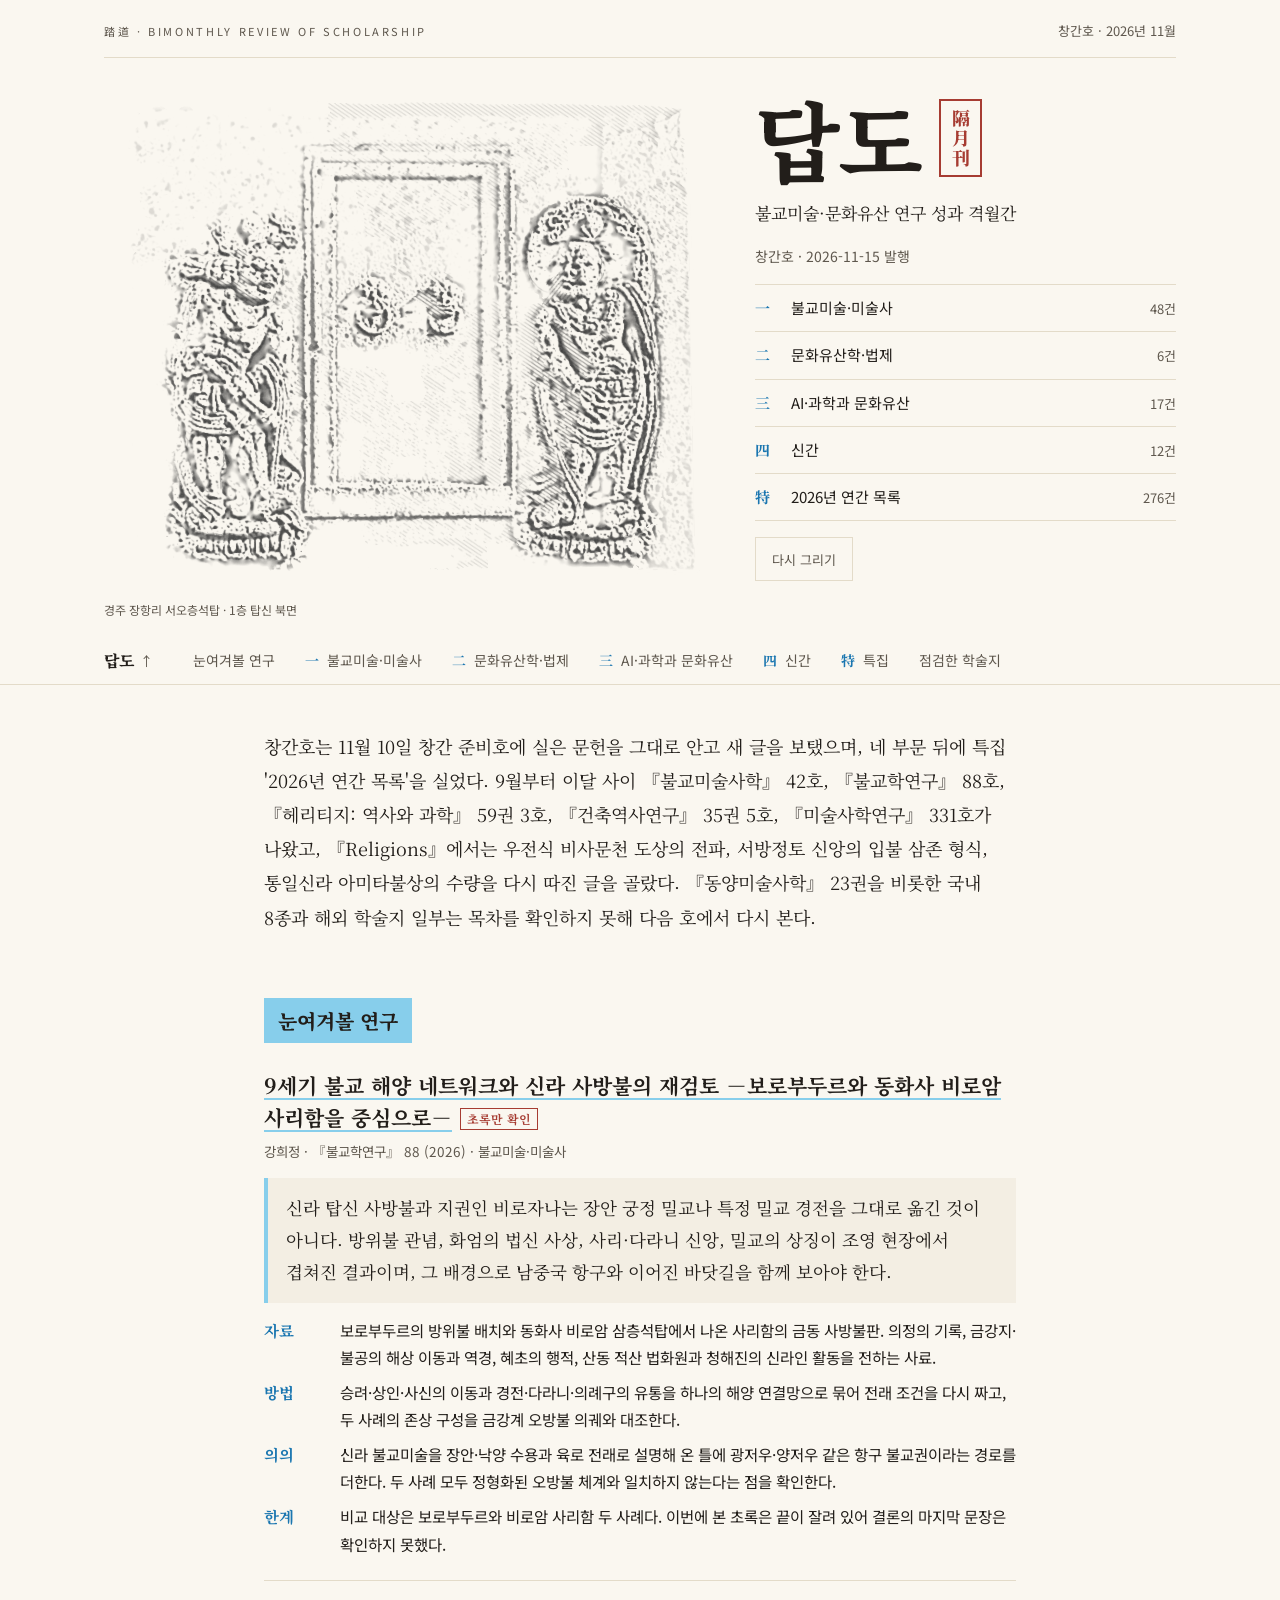
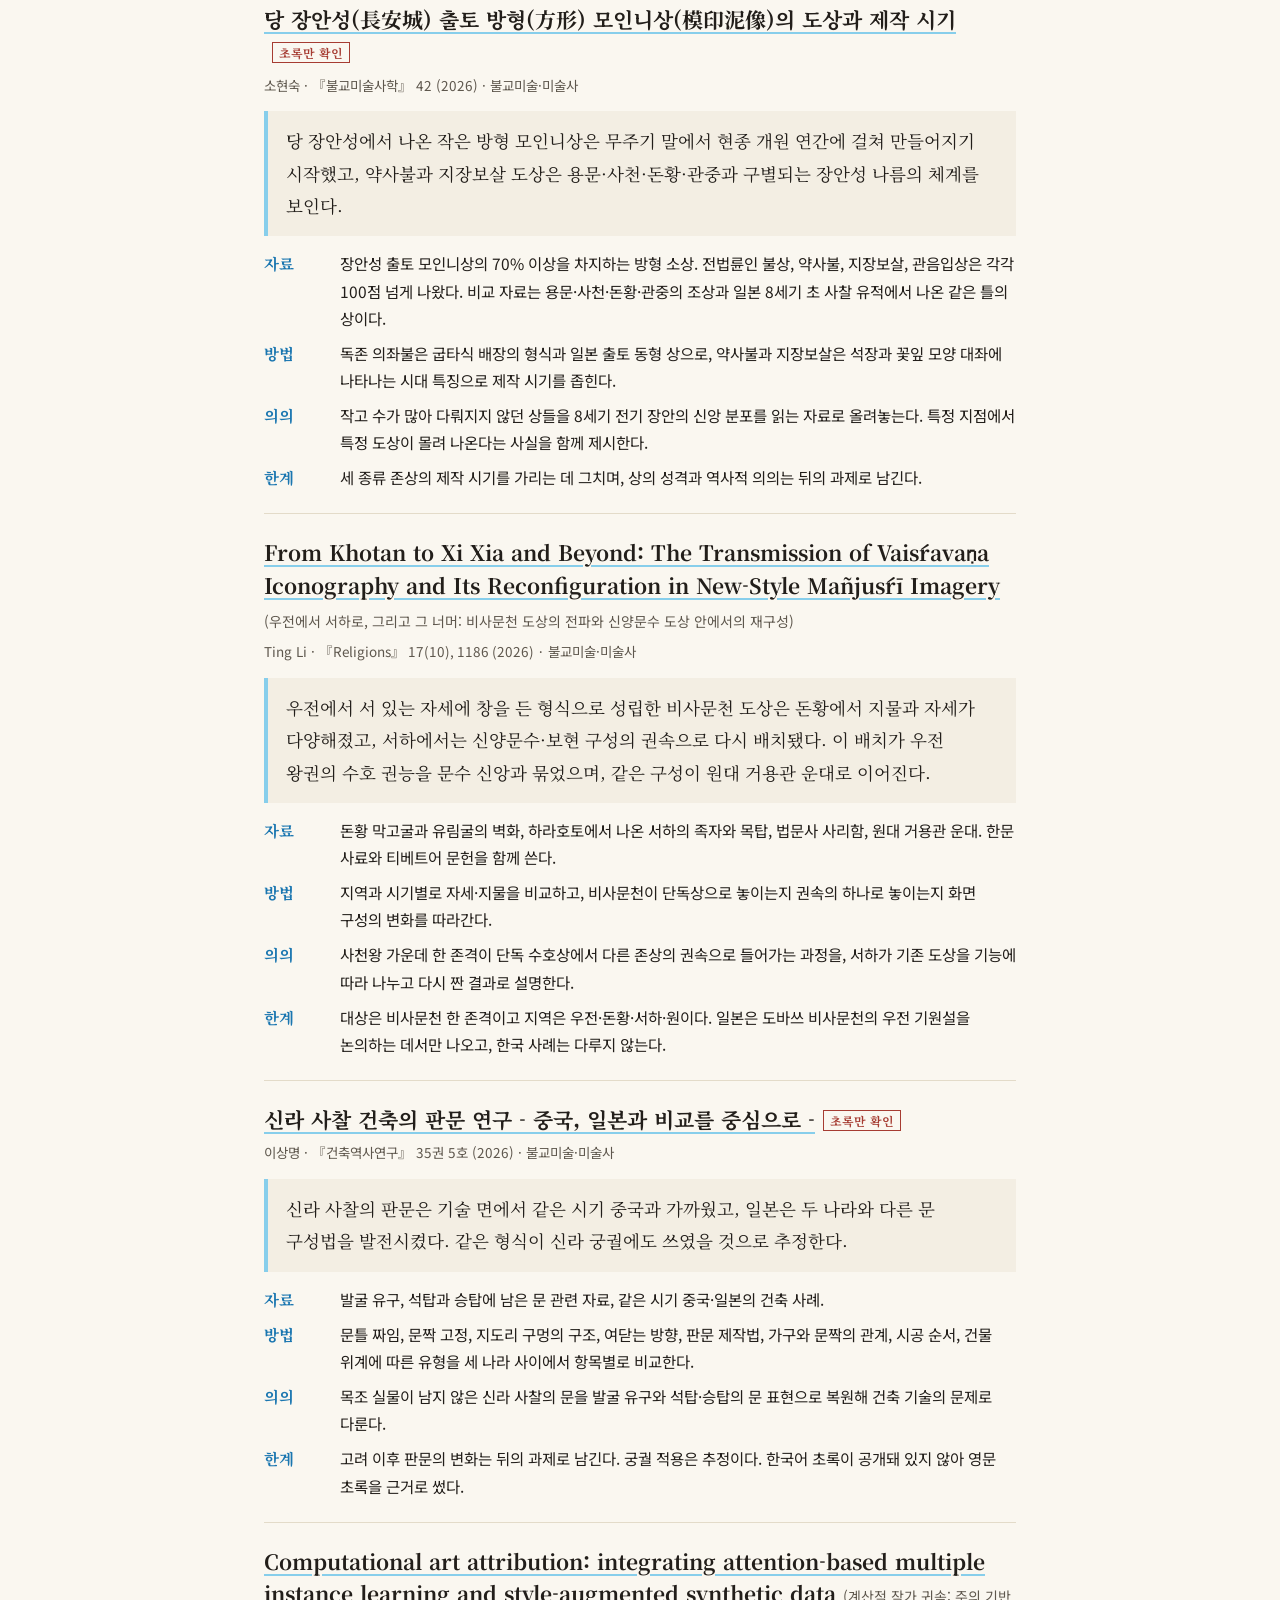
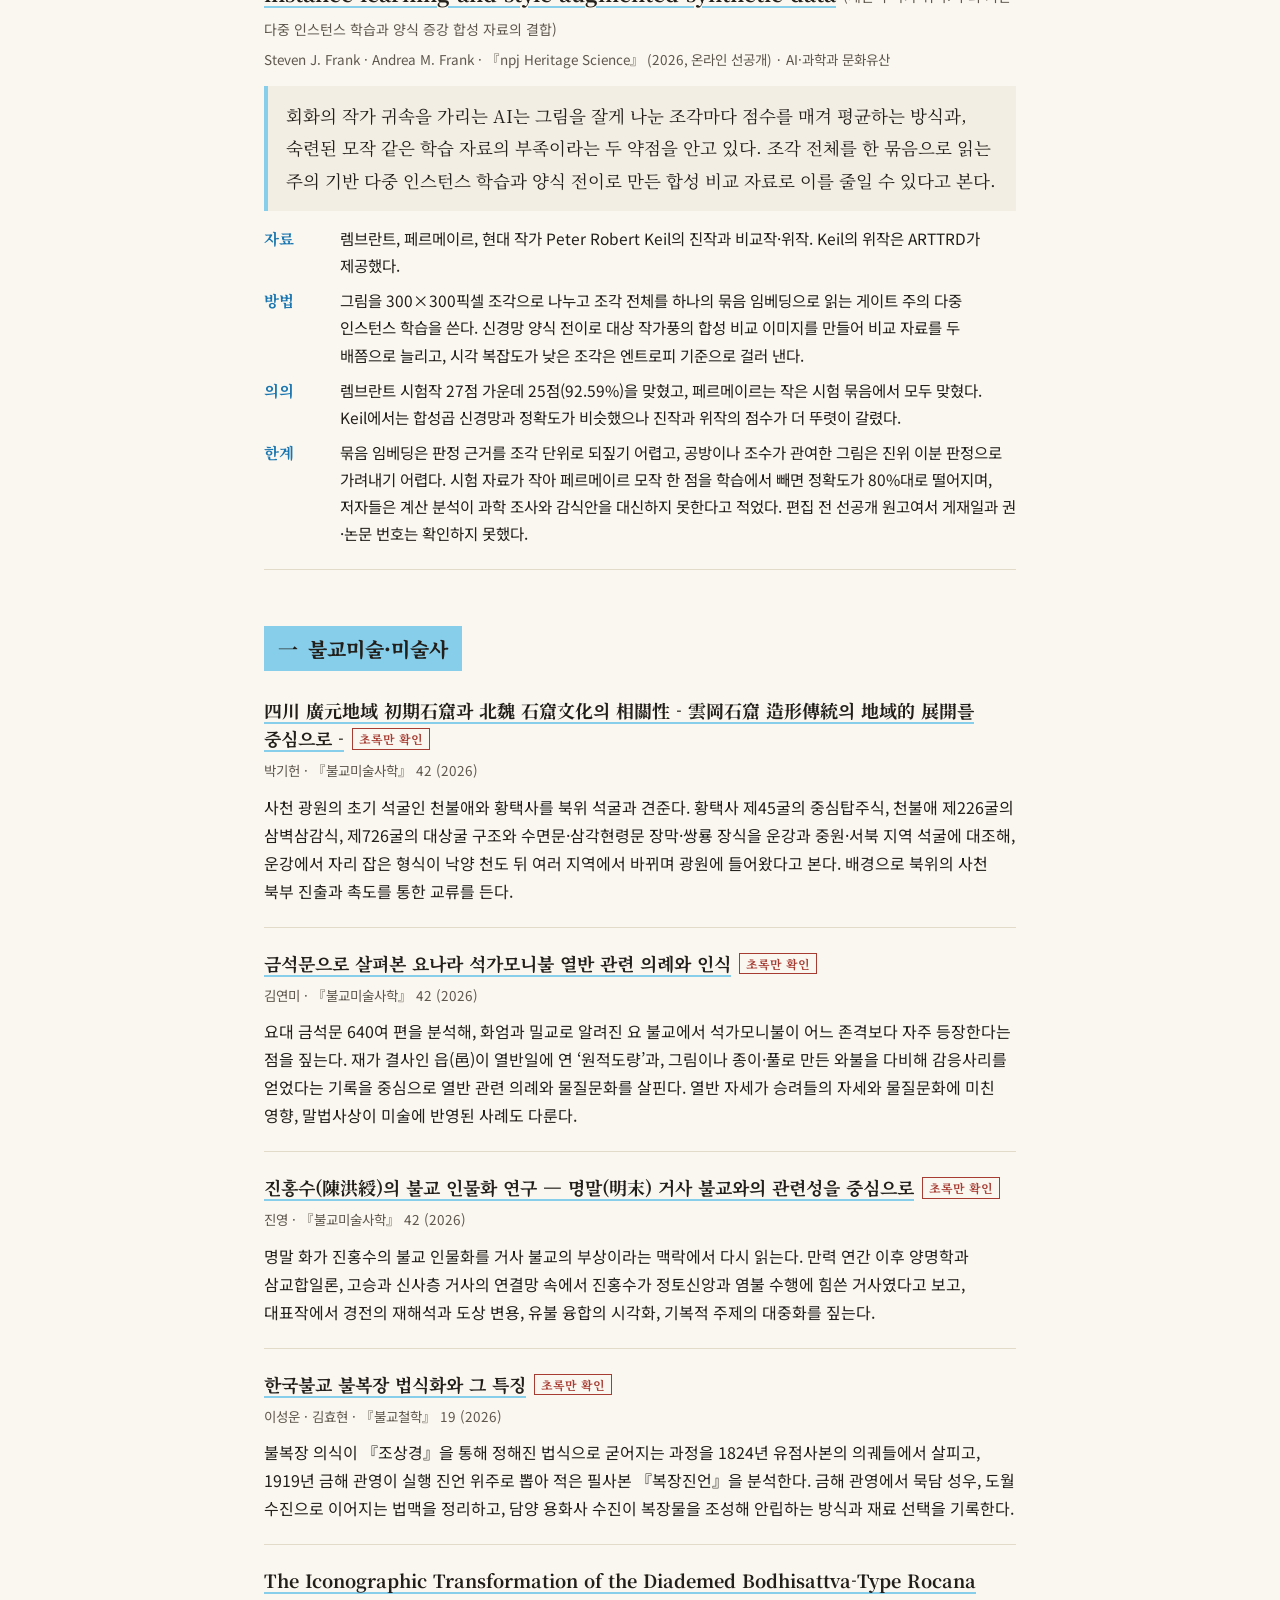
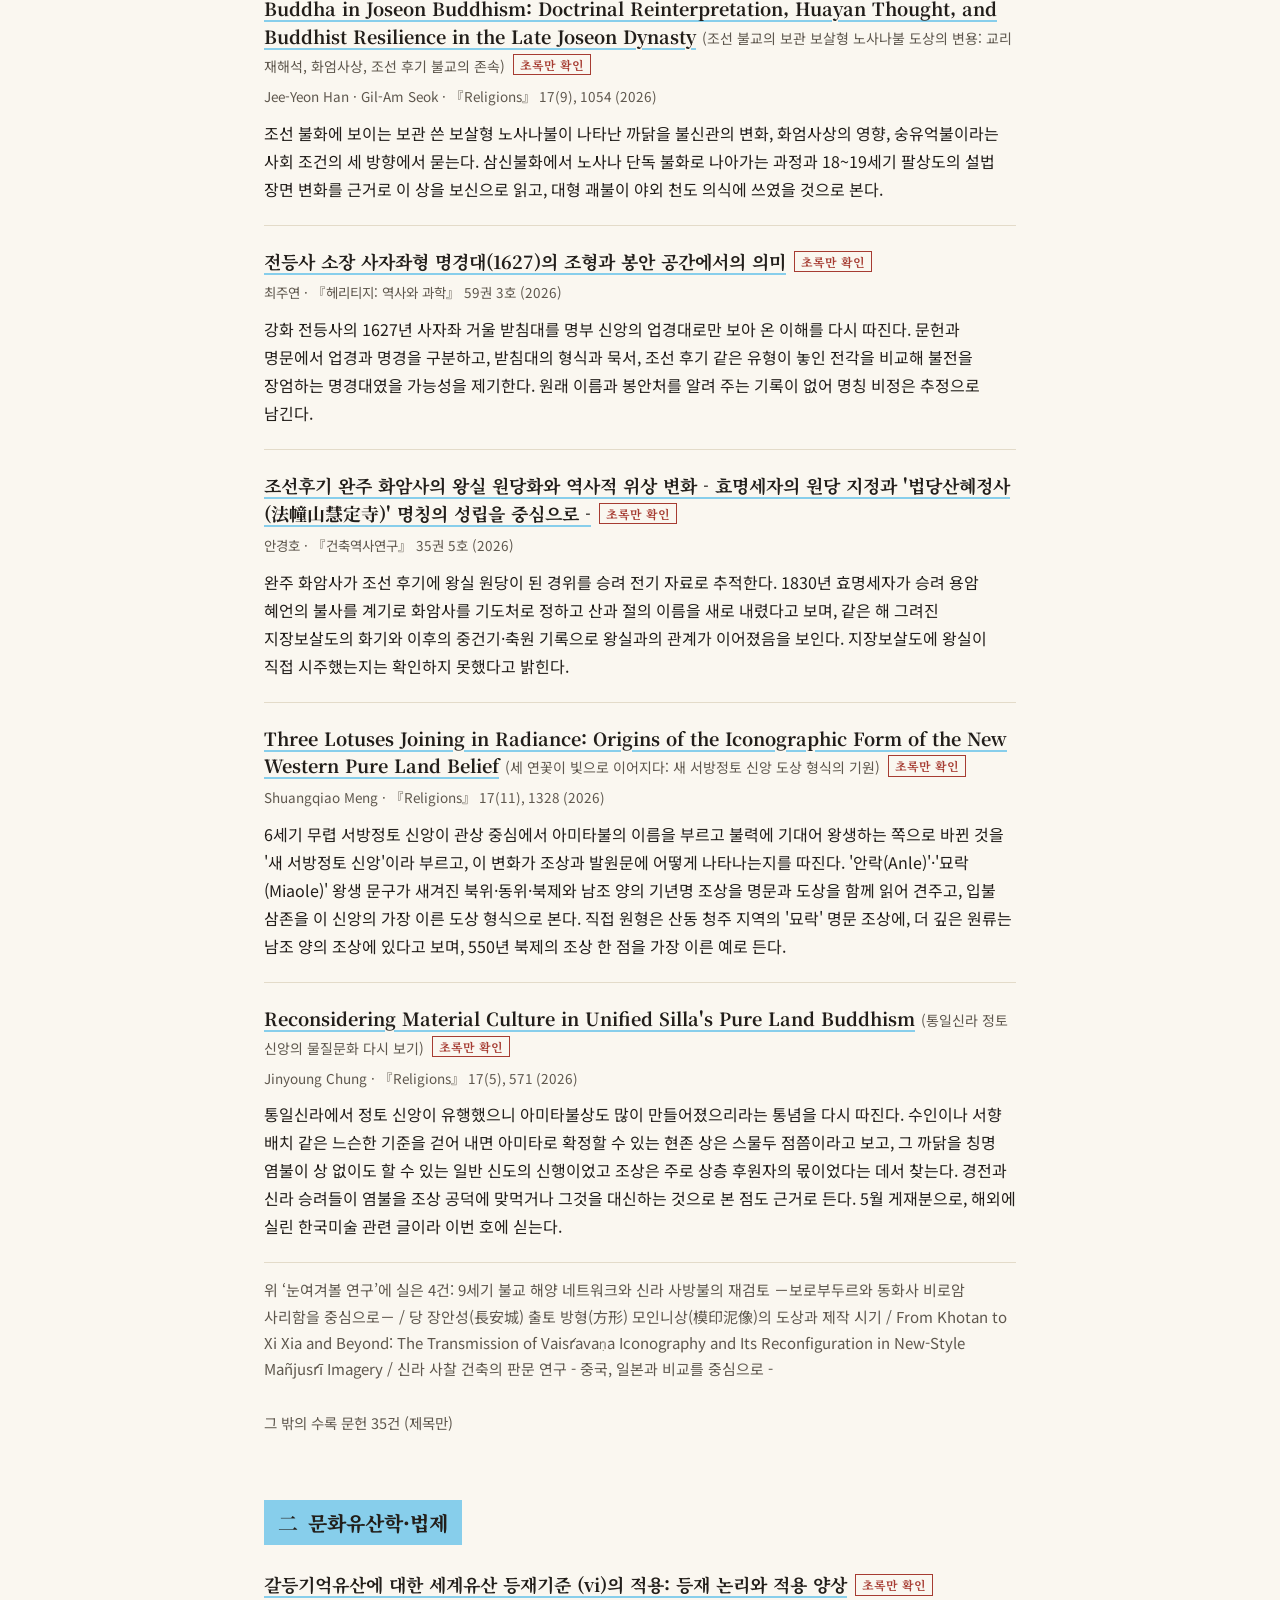
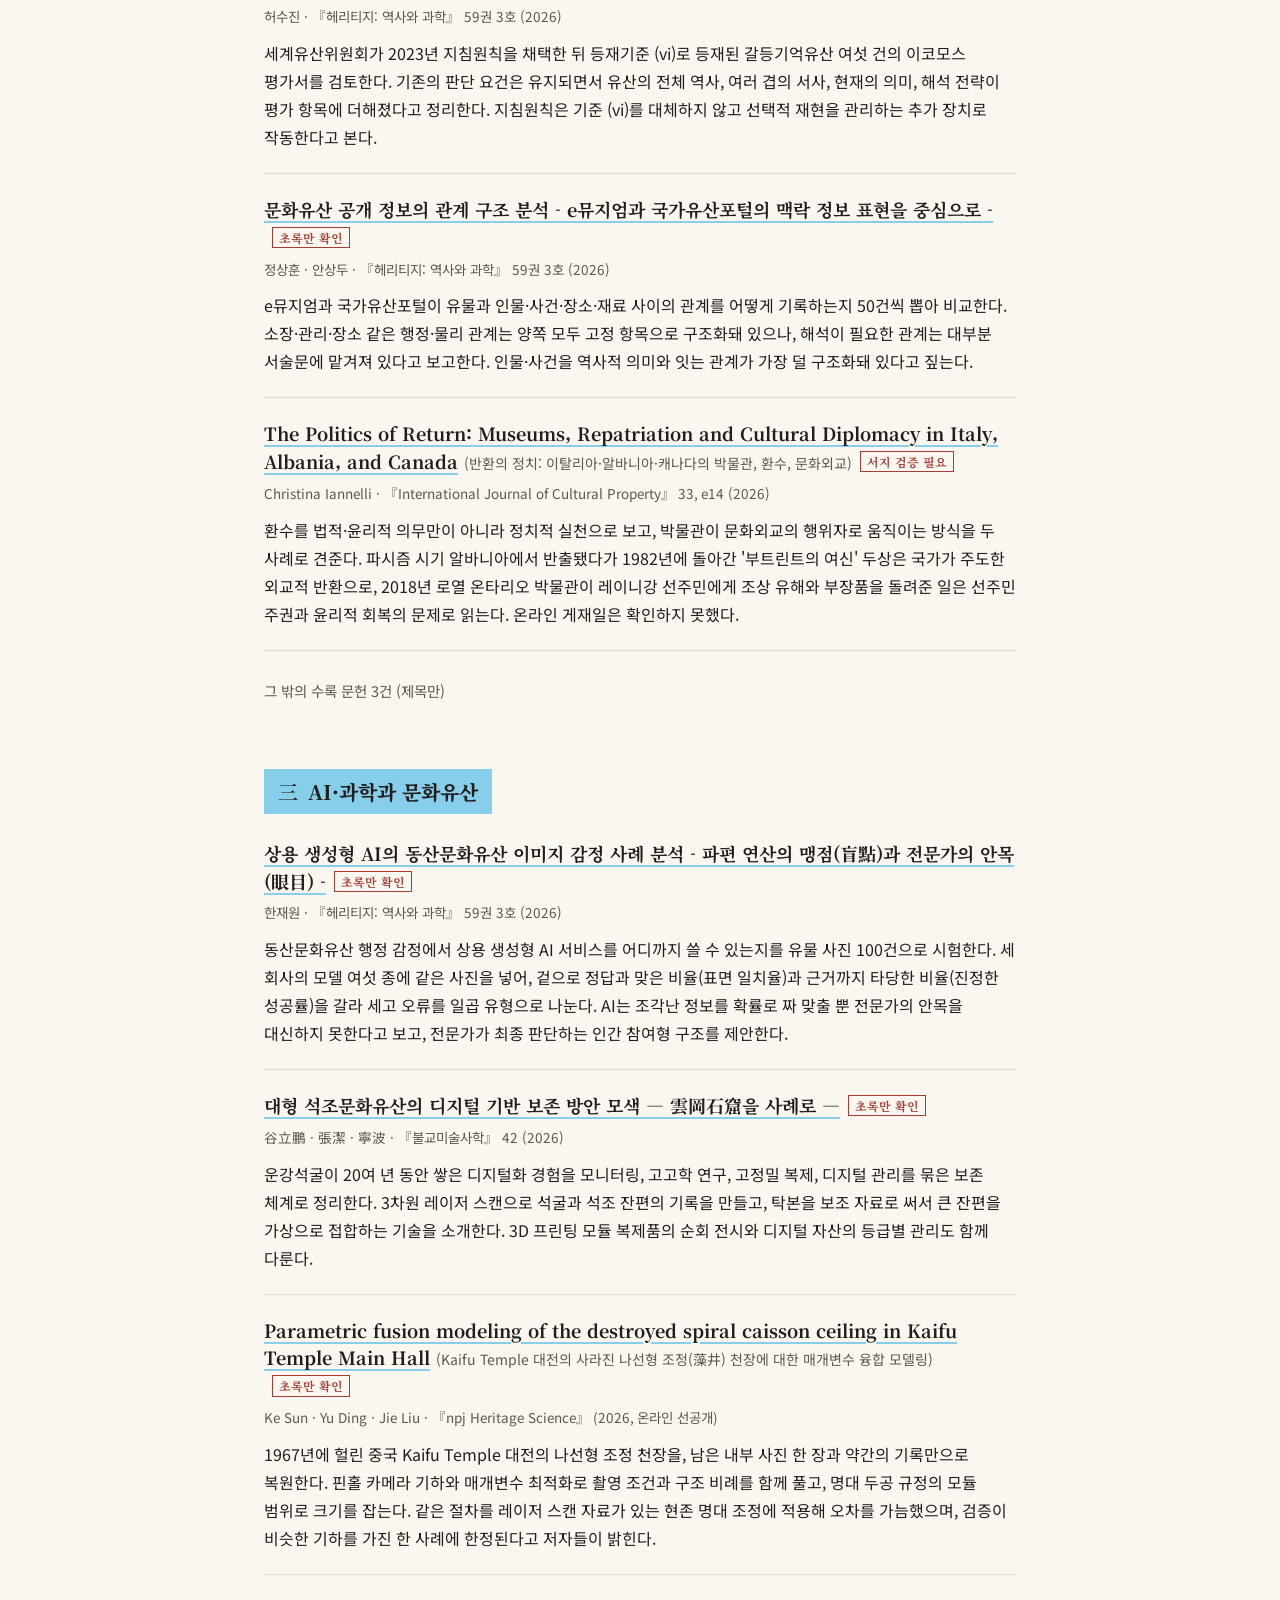
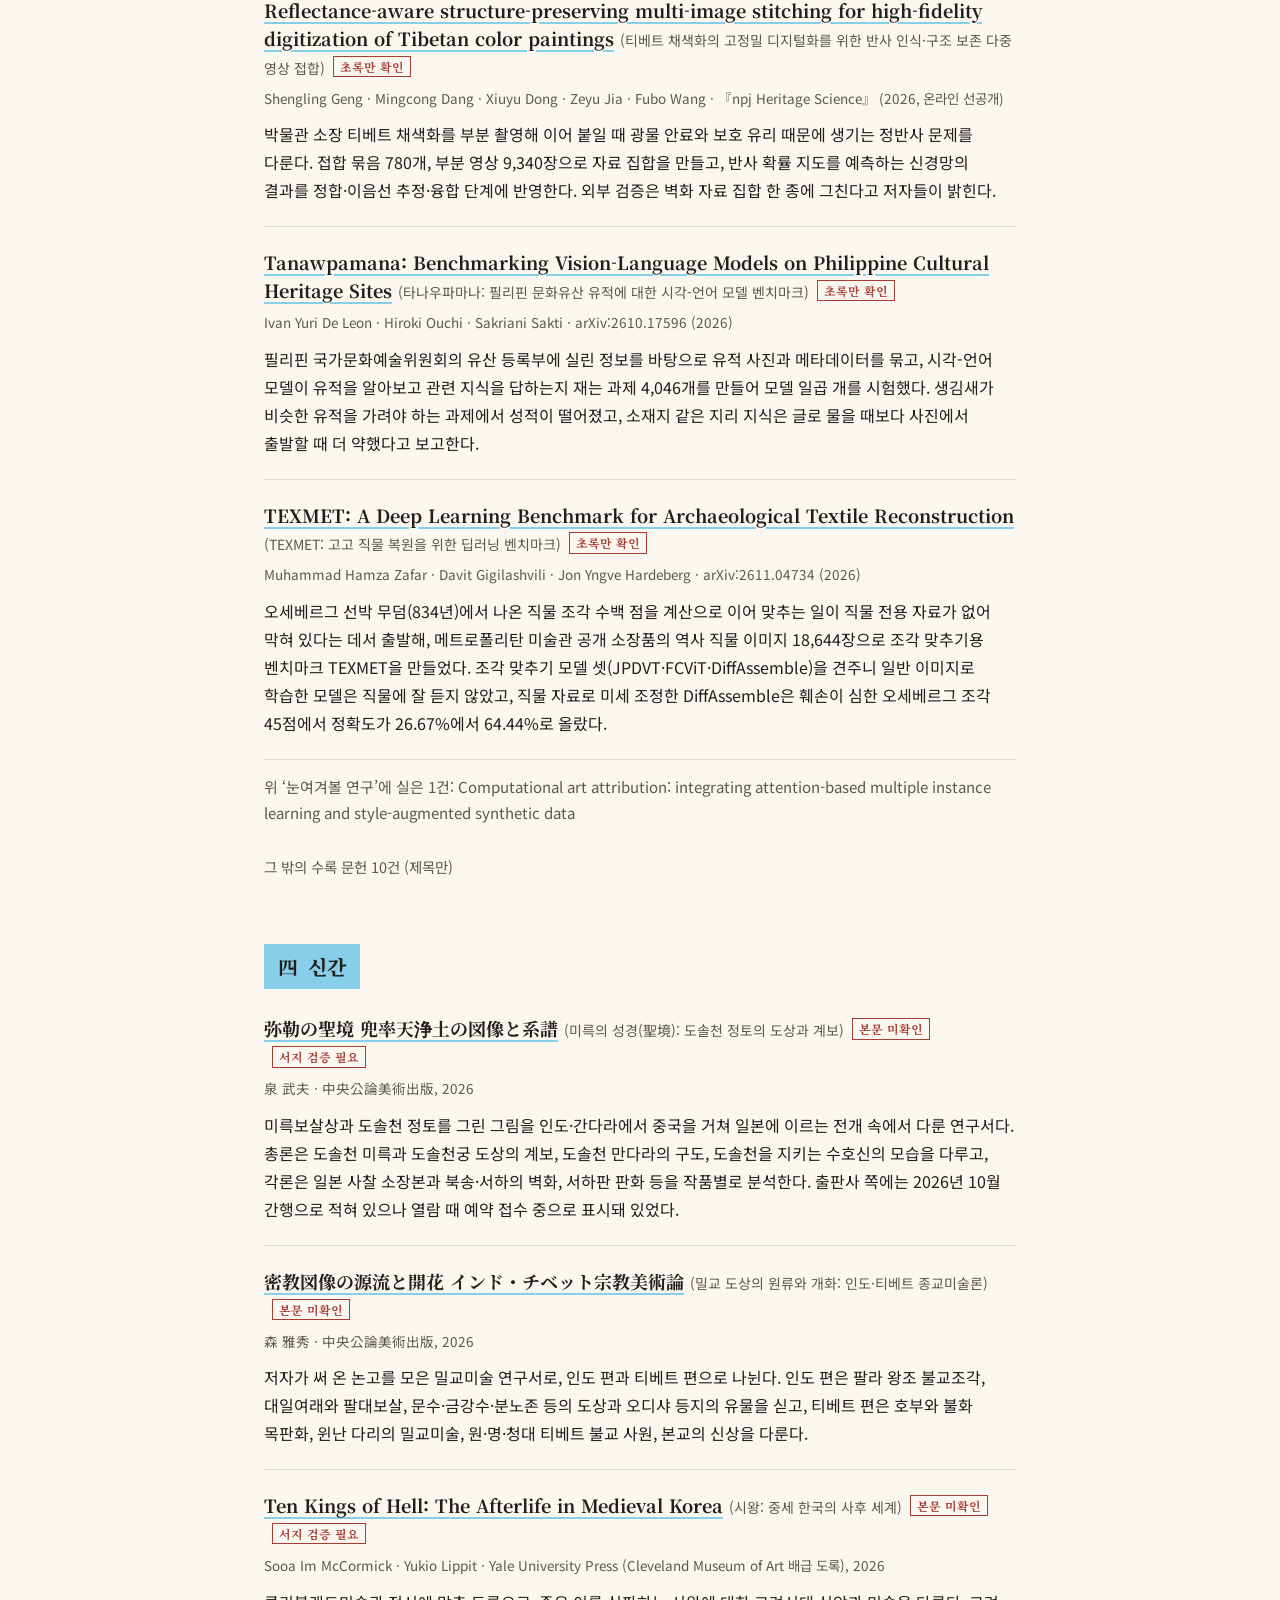
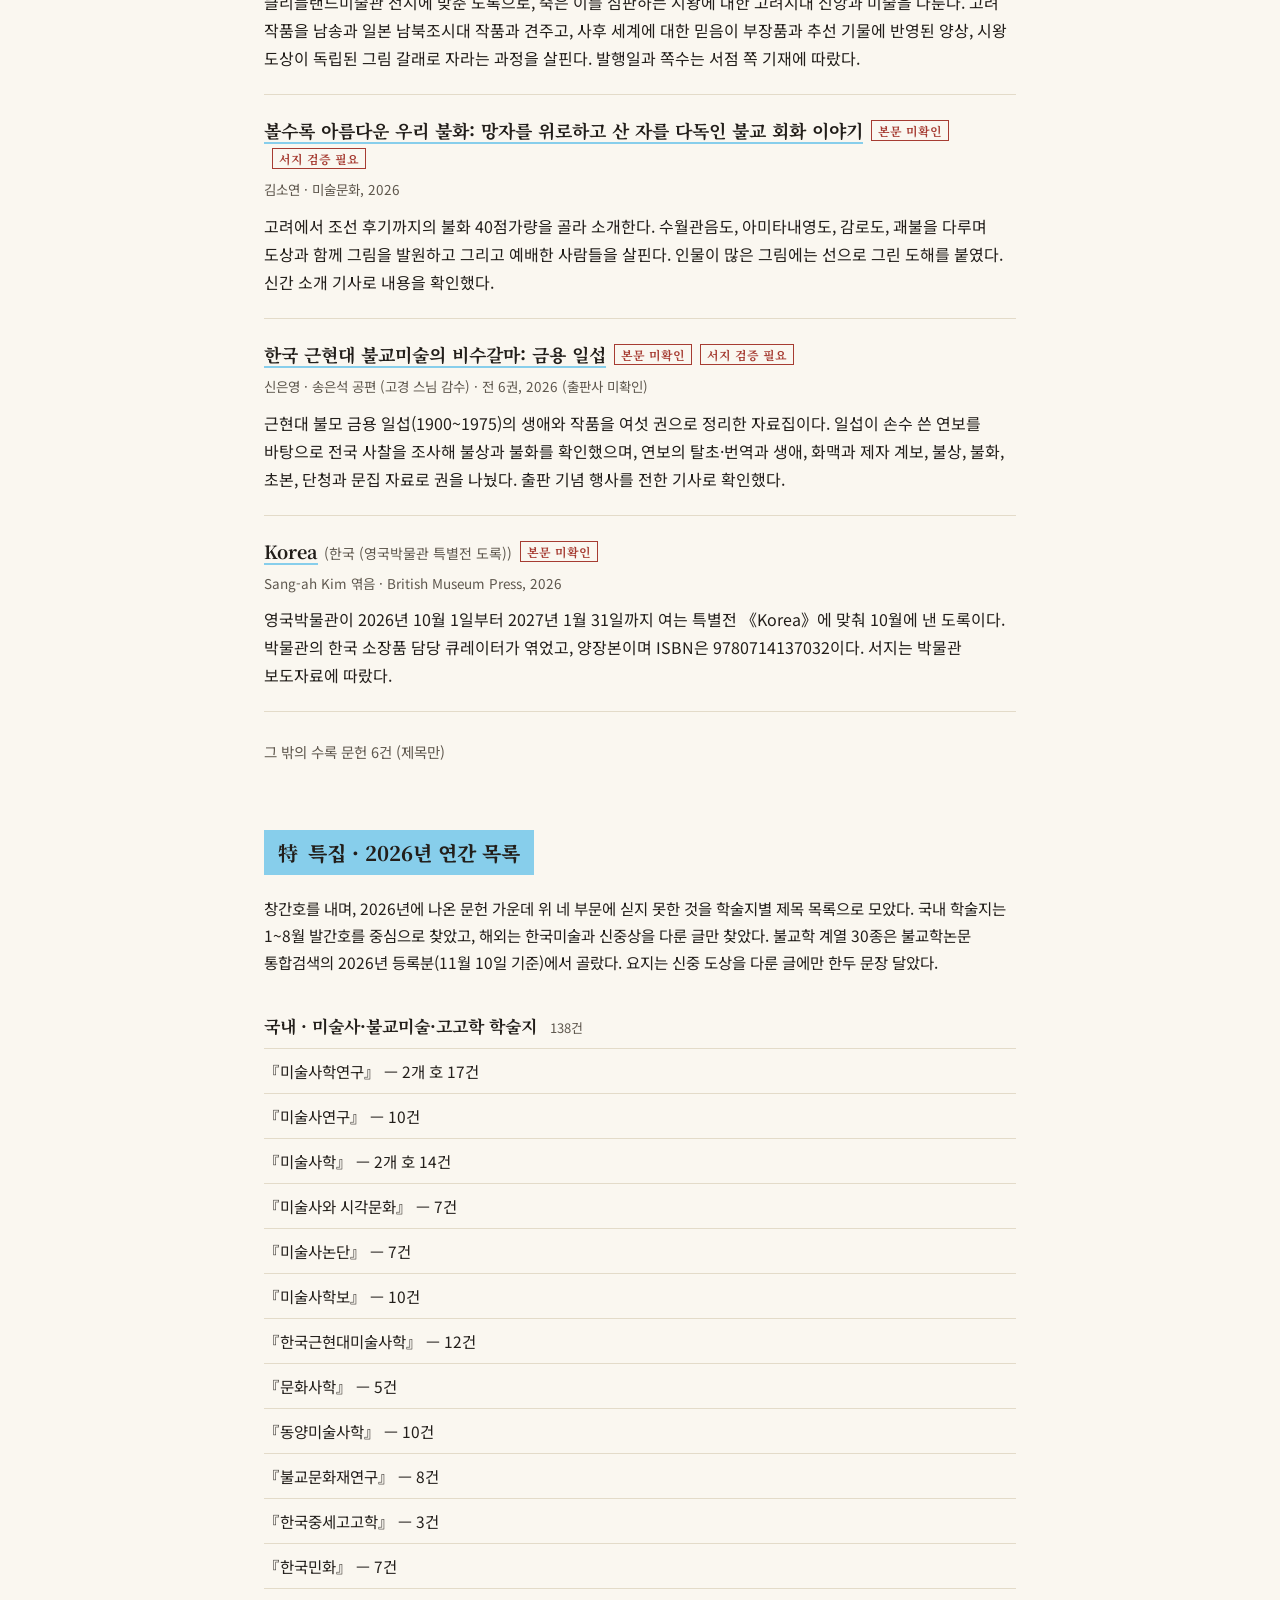
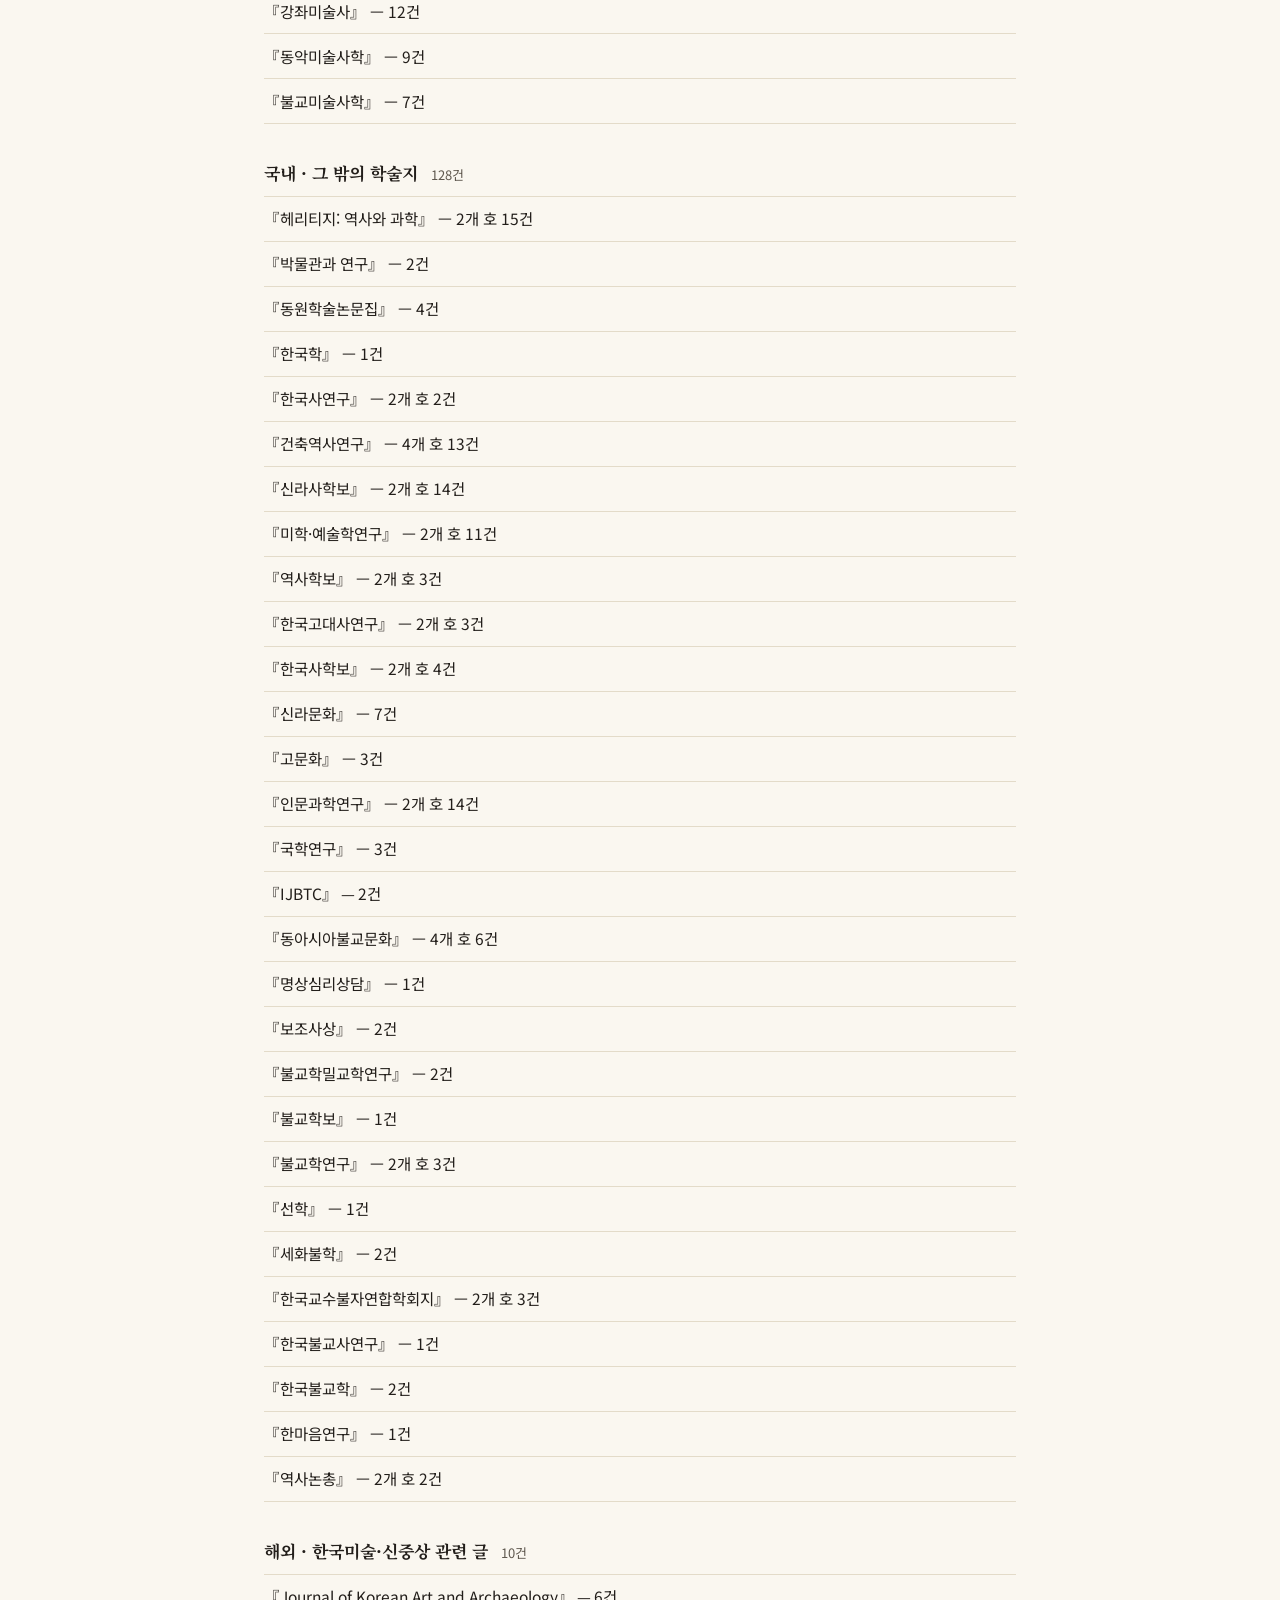
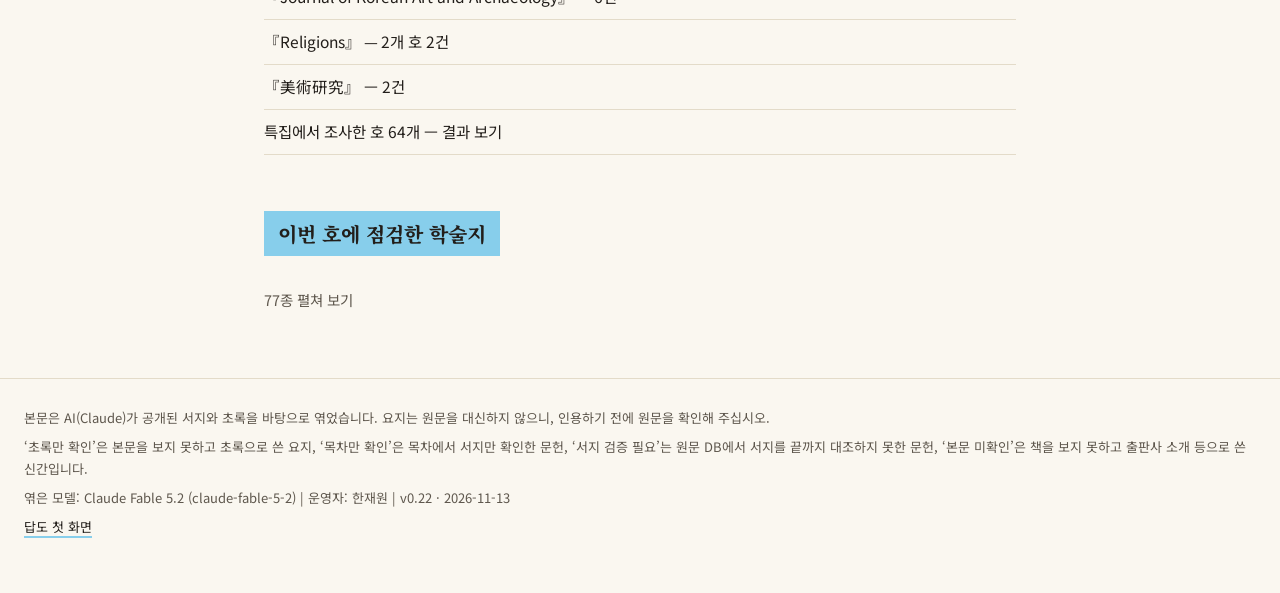
==== commit 51fc1c98: "답도 2026-11호 발행 Co-Authored-By: Claude Fable 5.2 <noreply@anthropic.com> Claude-Session: https://clau" ====
--- a/issues/2026-11.html
+++ b/issues/2026-11.html
@@ -3,8 +3,8 @@
 <head>
 <meta charset="utf-8">
 <meta name="viewport" content="width=device-width, initial-scale=1">
-<title>답도 踏道 창간 준비호 — 2026년 11월</title>
-<meta name="description" content="이달에는 『불교미술사학』 42호와 『불교학연구』 88호에서 광원 석굴, 장안성 모인니상, 신라 사방불을 다룬 논문이 나왔고, 『Religions』에는 우전식 비사문천 도상의 전파를 따라간 글이 실렸다. 『헤리티지: 역사와 과학』 59권 3호와 『건축역사연구』 35권 5">
+<title>답도 踏道 창간호 — 2026년 11월</title>
+<meta name="description" content="창간호는 11월 10일 창간 준비호에 실은 문헌을 그대로 안고 새 글을 보탰으며, 네 부문 뒤에 특집 &#x27;2026년 연간 목록&#x27;을 실었다. 9월부터 이달 사이 『불교미술사학』 42호, 『불교학연구』 88호, 『헤리티지: 역사와 과학』 59권 3호, 『건축역사연구』 35권">
 <link rel="icon" type="image/png" sizes="32x32" href="../assets/favicon-32.png">
 <link rel="icon" type="image/png" sizes="192x192" href="../assets/favicon-192.png">
 <link rel="apple-touch-icon" href="../assets/apple-touch-icon.png">
@@ -15,7 +15,7 @@
 </head>
 <body class="issue">
 <header class="wrap" id="top">
-<div class="topbar"><a class="cap" href="../">踏道 · BIMONTHLY REVIEW OF SCHOLARSHIP</a><span>창간 준비호 · 2026년 11월</span></div>
+<div class="topbar"><a class="cap" href="../">踏道 · BIMONTHLY REVIEW OF SCHOLARSHIP</a><span>창간호 · 2026년 11월</span></div>
 <div class="mast">
 <div>
 <div class="mast-art" id="mast-art" role="img" aria-label="경주 장항리 서오층석탑 1층 탑신 북면 부조를 옮긴 연필 소묘. 면석 가운데에 문고리 두 개가 있고, 문 양쪽에 금강역사가 한 구씩 서 있다.">
@@ -27,12 +27,12 @@
 <div class="mast-ttl">
 <div class="h"><h1>답도</h1><span class="seal">隔月刊</span></div>
 <p class="sub">불교미술·문화유산 연구 성과 격월간</p>
-<p class="no">창간 준비호 · 2026-11-10 발행 · 2026-11-14 보탬</p>
+<p class="no">창간호 · 2026-11-15 발행</p>
 <ul class="toc">
-<li><a href="#art"><b>一</b>불교미술·미술사<i>44건</i></a></li>
-<li><a href="#heritage"><b>二</b>문화유산학·법제<i>5건</i></a></li>
-<li><a href="#science"><b>三</b>AI·과학과 문화유산<i>12건</i></a></li>
-<li><a href="#books"><b>四</b>신간<i>8건</i></a></li>
+<li><a href="#art"><b>一</b>불교미술·미술사<i>48건</i></a></li>
+<li><a href="#heritage"><b>二</b>문화유산학·법제<i>6건</i></a></li>
+<li><a href="#science"><b>三</b>AI·과학과 문화유산<i>17건</i></a></li>
+<li><a href="#books"><b>四</b>신간<i>12건</i></a></li>
 <li><a href="#special"><b>特</b>2026년 연간 목록<i>276건</i></a></li>
 </ul>
 <div><button class="ghost" id="replay" type="button">다시 그리기</button></div>
@@ -50,7 +50,7 @@
 <a href="#h-chk">점검한 학술지</a>
 </div></nav>
 <main class="body">
-<p class="lead">이달에는 『불교미술사학』 42호와 『불교학연구』 88호에서 광원 석굴, 장안성 모인니상, 신라 사방불을 다룬 논문이 나왔고, 『Religions』에는 우전식 비사문천 도상의 전파를 따라간 글이 실렸다. 『헤리티지: 역사와 과학』 59권 3호와 『건축역사연구』 35권 5호의 논문도 실었다. 『미술사학연구』 331호는 목차로 확인한 네 편을, 『사학연구』 163호·『한국고대사연구』 123호·『한국사연구』 214호는 다섯 편을 실었다. 국내 8종과 해외 17종은 이번에 목차를 확인하지 못해 다음 호에서 다시 본다.</p>
+<p class="lead">창간호는 11월 10일 창간 준비호에 실은 문헌을 그대로 안고 새 글을 보탰으며, 네 부문 뒤에 특집 &#x27;2026년 연간 목록&#x27;을 실었다. 9월부터 이달 사이 『불교미술사학』 42호, 『불교학연구』 88호, 『헤리티지: 역사와 과학』 59권 3호, 『건축역사연구』 35권 5호, 『미술사학연구』 331호가 나왔고, 『Religions』에서는 우전식 비사문천 도상의 전파, 서방정토 신앙의 입불 삼존 형식, 통일신라 아미타불상의 수량을 다시 따진 글을 골랐다. 『동양미술사학』 23권을 비롯한 국내 8종과 해외 학술지 일부는 목차를 확인하지 못해 다음 호에서 다시 본다.</p>
 <section aria-labelledby="h-deep">
 <h2 id="h-deep">눈여겨볼 연구</h2>
 <article class="deep">
@@ -97,6 +97,17 @@
 <dt>한계</dt><dd>고려 이후 판문의 변화는 뒤의 과제로 남긴다. 궁궐 적용은 추정이다. 한국어 초록이 공개돼 있지 않아 영문 초록을 근거로 썼다.</dd>
 </dl>
 </article>
+<article class="deep">
+<h3><a href="https://www.nature.com/articles/s40494-026-02865-1" rel="noopener">Computational art attribution: integrating attention-based multiple instance learning and style-augmented synthetic data</a> <span class="ko">(계산적 작가 귀속: 주의 기반 다중 인스턴스 학습과 양식 증강 합성 자료의 결합)</span></h3>
+<p class="meta">Steven J. Frank · Andrea M. Frank · 『npj Heritage Science』 (2026, 온라인 선공개) · AI·과학과 문화유산</p>
+<blockquote>회화의 작가 귀속을 가리는 AI는 그림을 잘게 나눈 조각마다 점수를 매겨 평균하는 방식과, 숙련된 모작 같은 학습 자료의 부족이라는 두 약점을 안고 있다. 조각 전체를 한 묶음으로 읽는 주의 기반 다중 인스턴스 학습과 양식 전이로 만든 합성 비교 자료로 이를 줄일 수 있다고 본다.</blockquote>
+<dl>
+<dt>자료</dt><dd>렘브란트, 페르메이르, 현대 작가 Peter Robert Keil의 진작과 비교작·위작. Keil의 위작은 ARTTRD가 제공했다.</dd>
+<dt>방법</dt><dd>그림을 300×300픽셀 조각으로 나누고 조각 전체를 하나의 묶음 임베딩으로 읽는 게이트 주의 다중 인스턴스 학습을 쓴다. 신경망 양식 전이로 대상 작가풍의 합성 비교 이미지를 만들어 비교 자료를 두 배쯤으로 늘리고, 시각 복잡도가 낮은 조각은 엔트로피 기준으로 걸러 낸다.</dd>
+<dt>의의</dt><dd>렘브란트 시험작 27점 가운데 25점(92.59%)을 맞혔고, 페르메이르는 작은 시험 묶음에서 모두 맞혔다. Keil에서는 합성곱 신경망과 정확도가 비슷했으나 진작과 위작의 점수가 더 뚜렷이 갈렸다.</dd>
+<dt>한계</dt><dd>묶음 임베딩은 판정 근거를 조각 단위로 되짚기 어렵고, 공방이나 조수가 관여한 그림은 진위 이분 판정으로 가려내기 어렵다. 시험 자료가 작아 페르메이르 모작 한 점을 학습에서 빼면 정확도가 80%대로 떨어지며, 저자들은 계산 분석이 과학 조사와 감식안을 대신하지 못한다고 적었다. 편집 전 선공개 원고여서 게재일과 권·논문 번호는 확인하지 못했다.</dd>
+</dl>
+</article>
 </section>
 <section aria-labelledby="art">
 <h2 id="art"><b>一</b>불교미술·미술사</h2>
@@ -135,8 +146,18 @@
 <p class="meta">안경호 · 『건축역사연구』 35권 5호 (2026)</p>
 <p class="sum">완주 화암사가 조선 후기에 왕실 원당이 된 경위를 승려 전기 자료로 추적한다. 1830년 효명세자가 승려 용암 혜언의 불사를 계기로 화암사를 기도처로 정하고 산과 절의 이름을 새로 내렸다고 보며, 같은 해 그려진 지장보살도의 화기와 이후의 중건기·축원 기록으로 왕실과의 관계가 이어졌음을 보인다. 지장보살도에 왕실이 직접 시주했는지는 확인하지 못했다고 밝힌다.</p>
 </article>
+<article class="item">
+<h3><a href="https://www.mdpi.com/2077-1444/17/11/1328" rel="noopener">Three Lotuses Joining in Radiance: Origins of the Iconographic Form of the New Western Pure Land Belief</a> <span class="ko">(세 연꽃이 빛으로 이어지다: 새 서방정토 신앙 도상 형식의 기원)</span><span class="flag">초록만 확인</span></h3>
+<p class="meta">Shuangqiao Meng · 『Religions』 17(11), 1328 (2026)</p>
+<p class="sum">6세기 무렵 서방정토 신앙이 관상 중심에서 아미타불의 이름을 부르고 불력에 기대어 왕생하는 쪽으로 바뀐 것을 &#x27;새 서방정토 신앙&#x27;이라 부르고, 이 변화가 조상과 발원문에 어떻게 나타나는지를 따진다. &#x27;안락(Anle)&#x27;·&#x27;묘락(Miaole)&#x27; 왕생 문구가 새겨진 북위·동위·북제와 남조 양의 기년명 조상을 명문과 도상을 함께 읽어 견주고, 입불 삼존을 이 신앙의 가장 이른 도상 형식으로 본다. 직접 원형은 산동 청주 지역의 &#x27;묘락&#x27; 명문 조상에, 더 깊은 원류는 남조 양의 조상에 있다고 보며, 550년 북제의 조상 한 점을 가장 이른 예로 든다.</p>
+</article>
+<article class="item">
+<h3><a href="https://www.mdpi.com/2077-1444/17/5/571" rel="noopener">Reconsidering Material Culture in Unified Silla&#x27;s Pure Land Buddhism</a> <span class="ko">(통일신라 정토 신앙의 물질문화 다시 보기)</span><span class="flag">초록만 확인</span></h3>
+<p class="meta">Jinyoung Chung · 『Religions』 17(5), 571 (2026)</p>
+<p class="sum">통일신라에서 정토 신앙이 유행했으니 아미타불상도 많이 만들어졌으리라는 통념을 다시 따진다. 수인이나 서향 배치 같은 느슨한 기준을 걷어 내면 아미타로 확정할 수 있는 현존 상은 스물두 점쯤이라고 보고, 그 까닭을 칭명 염불이 상 없이도 할 수 있는 일반 신도의 신행이었고 조상은 주로 상층 후원자의 몫이었다는 데서 찾는다. 경전과 신라 승려들이 염불을 조상 공덕에 맞먹거나 그것을 대신하는 것으로 본 점도 근거로 든다. 5월 게재분으로, 해외에 실린 한국미술 관련 글이라 이번 호에 싣는다.</p>
+</article>
 <p class="none">위 ‘눈여겨볼 연구’에 실은 4건: 9세기 불교 해양 네트워크와 신라 사방불의 재검토 －보로부두르와 동화사 비로암 사리함을 중심으로－ / 당 장안성(長安城) 출토 방형(方形) 모인니상(模印泥像)의 도상과 제작 시기 / From Khotan to Xi Xia and Beyond: The Transmission of Vaiśravaṇa Iconography and Its Reconfiguration in New-Style Mañjuśrī Imagery / 신라 사찰 건축의 판문 연구 - 중국, 일본과 비교를 중심으로 -</p>
-<details class="more"><summary>그 밖의 수록 문헌 33건 (제목만)</summary>
+<details class="more"><summary>그 밖의 수록 문헌 35건 (제목만)</summary>
 <ul>
 <li><a href="https://www.kci.go.kr/kciportal/po/search/poSereArtiList.kci?sereId=000465" rel="noopener">고려 후기 청자에 표기된 명문의 유형별 성격과 기능 구분</a><span class="flag">목차만 확인</span><br><span class="m">이성진 · 『미술사학연구』 331호 (2026)</span></li>
 <li><a href="https://www.kci.go.kr/kciportal/po/search/poSereArtiList.kci?sereId=000465" rel="noopener">조선왕릉 동원이강릉의 성립 배경에 관한 연구: 광릉을 중심으로</a><span class="flag">목차만 확인</span><br><span class="m">조훈철 · 『미술사학연구』 331호 (2026)</span></li>
@@ -171,6 +192,8 @@
 <li><a href="https://www.kci.go.kr/" rel="noopener">웅진기 백제와 倭의 해양 교류 -무령왕릉 출토 금송을 중심으로</a><span class="flag">목차만 확인</span><br><span class="m">박초롱 · 『한국고대사연구』 123호 (2026)</span></li>
 <li><a href="https://www.kci.go.kr/" rel="noopener">교토 쇼렌인(靑蓮院)소장 관세음응험기의 성립경위 - 「삼종응험기」 성립부터 백제관련기사의 부가까지를 대상으로</a><span class="flag">목차만 확인</span><br><span class="m">Morita Daichi · 『한국고대사연구』 123호 (2026)</span></li>
 <li><a href="https://www.kci.go.kr/" rel="noopener">일제강점기 가야 고분 조사자료로 본 진주 옥봉 7호분의 성격과 의미-대가야와 백제계 문물의 공존과 문화 변동-</a><span class="flag">목차만 확인</span><br><span class="m">김준식 · 『한국사연구』 214호 (2026)</span></li>
+<li><a href="https://www.mdpi.com/2077-1444/17/11/1288" rel="noopener">Sensory Realization of Daoist Desire: Seowangmo and the Peaches of Immortality in Korean Court Jeongjae Heonseondo</a> <span class="ko">(도교적 욕망의 감각적 실현: 조선 궁중 정재 헌선도의 서왕모와 반도)</span><br><span class="m">Heejeong Hwang · 『Religions』 17(11), 1288 (2026)</span></li>
+<li><a href="http://dianda.cqvip.com/Qikan/Article/Detail?id=7200536712" rel="noopener">多元交融下的护法神王——试析龙门石窟宾阳中洞过道神王图像源流</a> <span class="ko">(여러 갈래가 섞인 호법 신왕: 용문석굴 빈양중동 통로 신왕 도상의 원류 시론)</span><span class="flag">목차만 확인</span><span class="flag">서지 검증 필요</span><br><span class="m">谷宏耀 · 수록지·권호·연도 미확인 (维普期刊 등재)</span></li>
 </ul>
 </details>
 </section>
@@ -186,6 +209,11 @@
 <p class="meta">정상훈 · 안상두 · 『헤리티지: 역사와 과학』 59권 3호 (2026)</p>
 <p class="sum">e뮤지엄과 국가유산포털이 유물과 인물·사건·장소·재료 사이의 관계를 어떻게 기록하는지 50건씩 뽑아 비교한다. 소장·관리·장소 같은 행정·물리 관계는 양쪽 모두 고정 항목으로 구조화돼 있으나, 해석이 필요한 관계는 대부분 서술문에 맡겨져 있다고 보고한다. 인물·사건을 역사적 의미와 잇는 관계가 가장 덜 구조화돼 있다고 짚는다.</p>
 </article>
+<article class="item">
+<h3><a href="https://www.cambridge.org/core/services/aop-cambridge-core/content/view/7CDA1746A8AE0479507571340F5CE9CE" rel="noopener">The Politics of Return: Museums, Repatriation and Cultural Diplomacy in Italy, Albania, and Canada</a> <span class="ko">(반환의 정치: 이탈리아·알바니아·캐나다의 박물관, 환수, 문화외교)</span><span class="flag">서지 검증 필요</span></h3>
+<p class="meta">Christina Iannelli · 『International Journal of Cultural Property』 33, e14 (2026)</p>
+<p class="sum">환수를 법적·윤리적 의무만이 아니라 정치적 실천으로 보고, 박물관이 문화외교의 행위자로 움직이는 방식을 두 사례로 견준다. 파시즘 시기 알바니아에서 반출됐다가 1982년에 돌아간 &#x27;부트린트의 여신&#x27; 두상은 국가가 주도한 외교적 반환으로, 2018년 로열 온타리오 박물관이 레이니강 선주민에게 조상 유해와 부장품을 돌려준 일은 선주민 주권과 윤리적 회복의 문제로 읽는다. 온라인 게재일은 확인하지 못했다.</p>
+</article>
 <details class="more"><summary>그 밖의 수록 문헌 3건 (제목만)</summary>
 <ul>
 <li><a href="https://koreascience.kr/article/JAKO202669657626500.page?lang=ko" rel="noopener">세계유산 고인돌의 글로벌 가치 제고를 위한 활용방안 연구</a><br><span class="m">김환희 · 강석주 · 박인영 · 정다운 · 『헤리티지: 역사와 과학』 59권 3호 (2026)</span></li>
@@ -221,7 +249,13 @@
 <p class="meta">Ivan Yuri De Leon · Hiroki Ouchi · Sakriani Sakti · arXiv:2610.17596 (2026)</p>
 <p class="sum">필리핀 국가문화예술위원회의 유산 등록부에 실린 정보를 바탕으로 유적 사진과 메타데이터를 묶고, 시각-언어 모델이 유적을 알아보고 관련 지식을 답하는지 재는 과제 4,046개를 만들어 모델 일곱 개를 시험했다. 생김새가 비슷한 유적을 가려야 하는 과제에서 성적이 떨어졌고, 소재지 같은 지리 지식은 글로 물을 때보다 사진에서 출발할 때 더 약했다고 보고한다.</p>
 </article>
-<details class="more"><summary>그 밖의 수록 문헌 7건 (제목만)</summary>
+<article class="item">
+<h3><a href="https://arxiv.org/abs/2611.04734" rel="noopener">TEXMET: A Deep Learning Benchmark for Archaeological Textile Reconstruction</a> <span class="ko">(TEXMET: 고고 직물 복원을 위한 딥러닝 벤치마크)</span><span class="flag">초록만 확인</span></h3>
+<p class="meta">Muhammad Hamza Zafar · Davit Gigilashvili · Jon Yngve Hardeberg · arXiv:2611.04734 (2026)</p>
+<p class="sum">오세베르그 선박 무덤(834년)에서 나온 직물 조각 수백 점을 계산으로 이어 맞추는 일이 직물 전용 자료가 없어 막혀 있다는 데서 출발해, 메트로폴리탄 미술관 공개 소장품의 역사 직물 이미지 18,644장으로 조각 맞추기용 벤치마크 TEXMET을 만들었다. 조각 맞추기 모델 셋(JPDVT·FCViT·DiffAssemble)을 견주니 일반 이미지로 학습한 모델은 직물에 잘 듣지 않았고, 직물 자료로 미세 조정한 DiffAssemble은 훼손이 심한 오세베르그 조각 45점에서 정확도가 26.67%에서 64.44%로 올랐다.</p>
+</article>
+<p class="none">위 ‘눈여겨볼 연구’에 실은 1건: Computational art attribution: integrating attention-based multiple instance learning and style-augmented synthetic data</p>
+<details class="more"><summary>그 밖의 수록 문헌 10건 (제목만)</summary>
 <ul>
 <li><a href="https://koreascience.kr/article/JAKO202669932413921.page?lang=ko" rel="noopener">근대 전환기 3침(三針) 제본 기록물의 보존과학적 분석 - 국가등록문화유산 『신약 마가전 복음서 언해』를 중심으로 -</a><br><span class="m">양민정 · 정희원 · 『헤리티지: 역사와 과학』 59권 3호 (2026)</span></li>
 <li><a href="https://www.nature.com/articles/s40494-026-03069-3" rel="noopener">A knowledge-constrained reasoning framework for generating structural encodings of lost Liao Pagodas from sparse classical texts</a> <span class="ko">(드문 고전 문헌에서 사라진 요대 탑의 구조 부호를 생성하는 지식 제약 추론 틀)</span><span class="flag">목차만 확인</span><span class="flag">서지 검증 필요</span><br><span class="m">Yuejia Xu · Ziyao Wang · Yu Li · 『npj Heritage Science』 (2026, 온라인 선공개)</span></li>
@@ -230,6 +264,9 @@
 <li><a href="https://arxiv.org/abs/2610.16435" rel="noopener">CultureBot: A Framework for Retrieval-Augmented Exploration of Cultural Heritage Data</a> <span class="ko">(CultureBot: 문화유산 데이터의 검색 증강 탐색을 위한 틀)</span><span class="flag">목차만 확인</span><span class="flag">서지 검증 필요</span><br><span class="m">arXiv:2610.16435 (2026)</span></li>
 <li><a href="https://dl.acm.org/doi/10.1145/3801438.3804852" rel="noopener">Research on Computer Vision Algorithms for Painting Forgery Detection</a> <span class="ko">(회화 위작 탐지를 위한 컴퓨터 비전 알고리즘 연구)</span><span class="flag">목차만 확인</span><span class="flag">서지 검증 필요</span><br><span class="m">ACM Digital Library (수록지·발행일 미확인)</span></li>
 <li><a href="https://www.sciencedirect.com/science/article/pii/S2095263526001585" rel="noopener">Study on structural characteristics and identification of historical restoration traces of the Giant Wild Goose Pagoda based on geomagnetic resonance detection technology</a> <span class="ko">(지자기 공명 탐사 기술에 기반한 대안탑(大雁塔)의 구조 특성과 역대 보수 흔적 식별 연구)</span><span class="flag">목차만 확인</span><span class="flag">서지 검증 필요</span><br><span class="m">『Frontiers of Architectural Research』 (2026, 권호 미확인)</span></li>
+<li><a href="https://arxiv.org/abs/2609.27074v1" rel="noopener">Quantifying the Occult: A Comparative Study of Hindu and Buddhist Deities Using Machine Learning Methods</a> <span class="ko">(오컬트의 계량화: 기계학습으로 본 힌두교·불교 존상 비교 연구)</span><span class="flag">목차만 확인</span><span class="flag">서지 검증 필요</span><br><span class="m">arXiv:2609.27074 (2026)</span></li>
+<li><a href="https://arxiv.org/abs/2611.13010" rel="noopener">Preserving Cultural Records: A Large-Scale Benchmark and Visual-Prior Routing Network for Ancient Book Image Restoration</a> <span class="ko">(문화 기록의 보존: 고서 이미지 복원을 위한 대규모 벤치마크와 시각 사전지식 경로 선택 신경망)</span><span class="flag">목차만 확인</span><span class="flag">서지 검증 필요</span><br><span class="m">arXiv:2611.13010 (2026)</span></li>
+<li><a href="https://arxiv.org/abs/2611.10555" rel="noopener">YRC-Bench: Benchmarking Culturally Aware Machine Translation for Historical Heritage via Tri-Level Semantic Bridging</a> <span class="ko">(YRC-Bench: 세 층위 의미 연결을 통한 역사 유산의 문화 인지 기계번역 벤치마크)</span><span class="flag">목차만 확인</span><span class="flag">서지 검증 필요</span><br><span class="m">arXiv:2611.10555 (2026)</span></li>
 </ul>
 </details>
 </section>
@@ -260,11 +297,19 @@
 <p class="meta">신은영 · 송은석 공편 (고경 스님 감수) · 전 6권, 2026 (출판사 미확인)</p>
 <p class="sum">근현대 불모 금용 일섭(1900~1975)의 생애와 작품을 여섯 권으로 정리한 자료집이다. 일섭이 손수 쓴 연보를 바탕으로 전국 사찰을 조사해 불상과 불화를 확인했으며, 연보의 탈초·번역과 생애, 화맥과 제자 계보, 불상, 불화, 초본, 단청과 문집 자료로 권을 나눴다. 출판 기념 행사를 전한 기사로 확인했다.</p>
 </article>
-<details class="more"><summary>그 밖의 수록 문헌 3건 (제목만)</summary>
+<article class="item">
+<h3><a href="https://www.britishmuseum.org/about-us/press/press-releases/announcing-korea-exhibition" rel="noopener">Korea</a> <span class="ko">(한국 (영국박물관 특별전 도록))</span><span class="flag">본문 미확인</span></h3>
+<p class="meta">Sang-ah Kim 엮음 · British Museum Press, 2026</p>
+<p class="sum">영국박물관이 2026년 10월 1일부터 2027년 1월 31일까지 여는 특별전 《Korea》에 맞춰 10월에 낸 도록이다. 박물관의 한국 소장품 담당 큐레이터가 엮었고, 양장본이며 ISBN은 9780714137032이다. 서지는 박물관 보도자료에 따랐다.</p>
+</article>
+<details class="more"><summary>그 밖의 수록 문헌 6건 (제목만)</summary>
 <ul>
 <li><a href="https://www.chukobi.co.jp/products/onsale/3357310.html" rel="noopener">伎楽面の研究</a> <span class="ko">(기악면 연구)</span><span class="flag">본문 미확인</span><span class="flag">서지 검증 필요</span><br><span class="m">成瀬正和 著 · 宮内庁正倉院事務所 監修 · 中央公論美術出版, 2026 (11월 간행 예정 표기)</span></li>
 <li><a href="https://pub.hozokan.co.jp/news/n63297.html" rel="noopener">中国の石仏と石経【法蔵館文庫】</a> <span class="ko">(중국의 석불과 석경 (호조칸 문고))</span><span class="flag">목차만 확인</span><br><span class="m">道端良秀 著 · 倉本尚徳 解説 · 法藏館, 2026</span></li>
 <li><a href="https://www.yes24.com/Product/Search?domain=ALL&amp;query=%EB%AF%B8%EC%88%A0%EB%AC%B8%ED%99%94&amp;mkEntrNo=1453" rel="noopener">조선의 그림이 내게 말하길: 그림에 남겨진 글로 보는 우리가 사랑한 화가들의 삶</a><span class="flag">목차만 확인</span><br><span class="m">임희숙 · 미술문화, 2026</span></li>
+<li><a href="https://www.yes24.com/product/category/more/001001007003003?ElemNo=92&amp;ElemSeq=1" rel="noopener">한국의 풍경화</a><span class="flag">본문 미확인</span><br><span class="m">홍선표 · 한국미술연구소CAS, 2026</span></li>
+<li><a href="https://www.yes24.com/product/category/more/001001007003003?ElemNo=92&amp;ElemSeq=1" rel="noopener">수집된 한국: 외교관·선교사·컬렉터·딜러가 만든 미국 내 한국 컬렉션 100년사</a><span class="flag">본문 미확인</span><br><span class="m">김수진 · 책과함께, 2026</span></li>
+<li><a href="https://www.yes24.com/product/category/more/001001007003003?ElemNo=92&amp;ElemSeq=1" rel="noopener">20세기 한국 미술의 길: 정체성을 찾아서</a><span class="flag">본문 미확인</span><br><span class="m">목수현 · 사회평론아카데미, 2026</span></li>
 </ul>
 </details>
 </section>
@@ -953,10 +998,10 @@
 <tr><td>한국학</td><td>49권 3호 (2026.09)</td><td>확인</td></tr>
 <tr><td>한국사연구</td><td>214호 (2026.9)</td><td>확인</td></tr>
 <tr><td>건축역사연구</td><td>35권 5호 (2026)</td><td>확인</td></tr>
-<tr><td>미학·예술학연구</td><td>2026년 10월호</td><td>목차 미확인</td></tr>
+<tr><td>미학·예술학연구</td><td>79권 (2026.10)</td><td>목차 미확인</td></tr>
 <tr><td>역사학보</td><td>271호 (2026.9) — 해당 논문 없음</td><td>확인</td></tr>
 <tr><td>한국고대사연구</td><td>123호 (2026.9)</td><td>확인</td></tr>
-<tr><td>동양미술사학</td><td>제22권(2026.03)까지만 등재</td><td>목차 미확인</td></tr>
+<tr><td>동양미술사학</td><td>제23권(2026.09) — 코리아스칼라에는 제22권(2026.03)까지만 등재</td><td>목차 미확인</td></tr>
 <tr><td>한국사학보</td><td>105호는 2026-11-30 발간 예정(학회 공지)</td><td>신규 없음</td></tr>
 <tr><td>사학연구</td><td>163호 (2026)</td><td>확인</td></tr>
 <tr><td>역사와 현실</td><td>2026년 9월호</td><td>목차 미확인</td></tr>
@@ -965,27 +1010,27 @@
 <tr><td>인문과학연구논총</td><td>2026년 가을 호</td><td>목차 미확인</td></tr>
 <tr><td>중국사연구</td><td>2026년 10월호</td><td>목차 미확인</td></tr>
 <tr><td>구비문학연구</td><td>제81집(2026.06)까지만 확인</td><td>목차 미확인</td></tr>
-<tr><td>Artibus Asiae</td><td></td><td>목차 미확인</td></tr>
-<tr><td>Archives of Asian Art</td><td>76:2 (발행월 미확인)</td><td>목차 미확인</td></tr>
-<tr><td>Ars Orientalis</td><td>55 (2026)</td><td>목차 미확인</td></tr>
-<tr><td>Arts Asiatiques</td><td>80호(2025)는 근간 표시</td><td>신규 없음</td></tr>
-<tr><td>Journal of Korean Studies</td><td>31:2 (2026.10)</td><td>목차 미확인</td></tr>
+<tr><td>Artibus Asiae</td><td>86.1 (2026) — 해당 글 없음</td><td>확인</td></tr>
+<tr><td>Archives of Asian Art</td><td>76:2 (2026) — 출판사 쪽에 호만 등재</td><td>목차 미확인</td></tr>
+<tr><td>Ars Orientalis</td><td>55 (2026) — 학술지 누리집이 자동 도구를 막음</td><td>목차 미확인</td></tr>
+<tr><td>Arts Asiatiques</td><td>80 (2025, 2026년 간행) — 해당 글 없음</td><td>확인</td></tr>
+<tr><td>Journal of Korean Studies</td><td>31:2 (2026.10) 특집 &#x27;Crossing Boundaries: Translation in Korean Literature and Culture&#x27; — 수록 글 제목은 미확인</td><td>목차 미확인</td></tr>
 <tr><td>Korea Journal</td><td>66(3) (2026)</td><td>확인</td></tr>
 <tr><td>Seoul Journal of Korean Studies</td><td></td><td>목차 미확인</td></tr>
 <tr><td>Acta Koreana</td><td>최신 호 29:1 (2026.06)</td><td>신규 없음</td></tr>
-<tr><td>Journal of Korean Religions</td><td>17:2 (2026.10)</td><td>목차 미확인</td></tr>
-<tr><td>Korean Studies</td><td>50:2 (2026)</td><td>목차 미확인</td></tr>
+<tr><td>Journal of Korean Religions</td><td>17:2 (2026.10) — 학회 누리집에는 17:1(2026.04)까지만 등재</td><td>목차 미확인</td></tr>
+<tr><td>Korean Studies</td><td>2026-09-28 게재분 (특집 &#x27;Korean Poetry in the Global Age&#x27;) — 해당 글 없음</td><td>확인</td></tr>
 <tr><td>Journal of Korean Art and Archaeology</td><td>최신 호 20 (2026.01)</td><td>신규 없음</td></tr>
-<tr><td>Religions</td><td>17(9)~17(11) 일부</td><td>확인</td></tr>
-<tr><td>Journal of the International Association of Buddhist Studies</td><td></td><td>목차 미확인</td></tr>
+<tr><td>Religions</td><td>17(9)~17(11) 일부 — 2026-11-11 게재분까지</td><td>확인</td></tr>
+<tr><td>Journal of the International Association of Buddhist Studies</td><td>학술지 누리집이 자동 도구를 막음</td><td>목차 미확인</td></tr>
 <tr><td>Cahiers d&#x27;Extrême-Asie</td><td>최신 호 34 (2025)</td><td>신규 없음</td></tr>
-<tr><td>Japanese Journal of Religious Studies</td><td>52 (발행월 미확인)</td><td>목차 미확인</td></tr>
-<tr><td>International Journal of Cultural Property</td><td>33권 (2026) — 해당 글 없음</td><td>확인</td></tr>
+<tr><td>Japanese Journal of Religious Studies</td><td>52 (발행월 미확인) — 해당 글 없음</td><td>확인</td></tr>
+<tr><td>International Journal of Cultural Property</td><td>33권 (2026) e14까지 일부</td><td>확인</td></tr>
 <tr><td>Journal of Cultural Heritage</td><td></td><td>목차 미확인</td></tr>
-<tr><td>npj Heritage Science</td><td>2026-10-27~11-10 게재분</td><td>확인</td></tr>
+<tr><td>npj Heritage Science</td><td>2026-10-27~11-10 게재분, 온라인 선공개 1건</td><td>확인</td></tr>
 <tr><td>Studies in Conservation</td><td></td><td>목차 미확인</td></tr>
 <tr><td>仏教芸術</td><td>第17号 (2026.10)</td><td>확인</td></tr>
-<tr><td>美術研究</td><td>第449号 (2026.8) — 해당 글 없음</td><td>확인</td></tr>
+<tr><td>美術研究</td><td>第449号 (2026.8)이 최신 — 해당 글 없음</td><td>확인</td></tr>
 <tr><td>國華</td><td>1570~1572号 (2026.8~10)</td><td>확인</td></tr>
 <tr><td>MUSEUM</td><td>2026年8月号·10月号</td><td>확인</td></tr>
 <tr><td>美術史</td><td>第200号(2026.3)까지만 확인</td><td>목차 미확인</td></tr>
@@ -993,7 +1038,7 @@
 <tr><td>考古</td><td>2026年第9期</td><td>목차 미확인</td></tr>
 <tr><td>故宮博物院院刊</td><td>2026年第5期까지만 등재</td><td>목차 미확인</td></tr>
 <tr><td>敦煌研究</td><td>2026年第4期</td><td>목차 미확인</td></tr>
-<tr><td>美術史研究集刊</td><td>第60期(2026.3)까지만 등재</td><td>목차 미확인</td></tr>
+<tr><td>美術史研究集刊</td><td>第60期(2026.3)이 최신</td><td>신규 없음</td></tr>
 <tr><td>故宮學術季刊</td><td>第43卷第4期 (2026, 발행월 미확인) — 해당 글 없음</td><td>목차 미확인</td></tr>
 </tbody></table></div>
 </details>
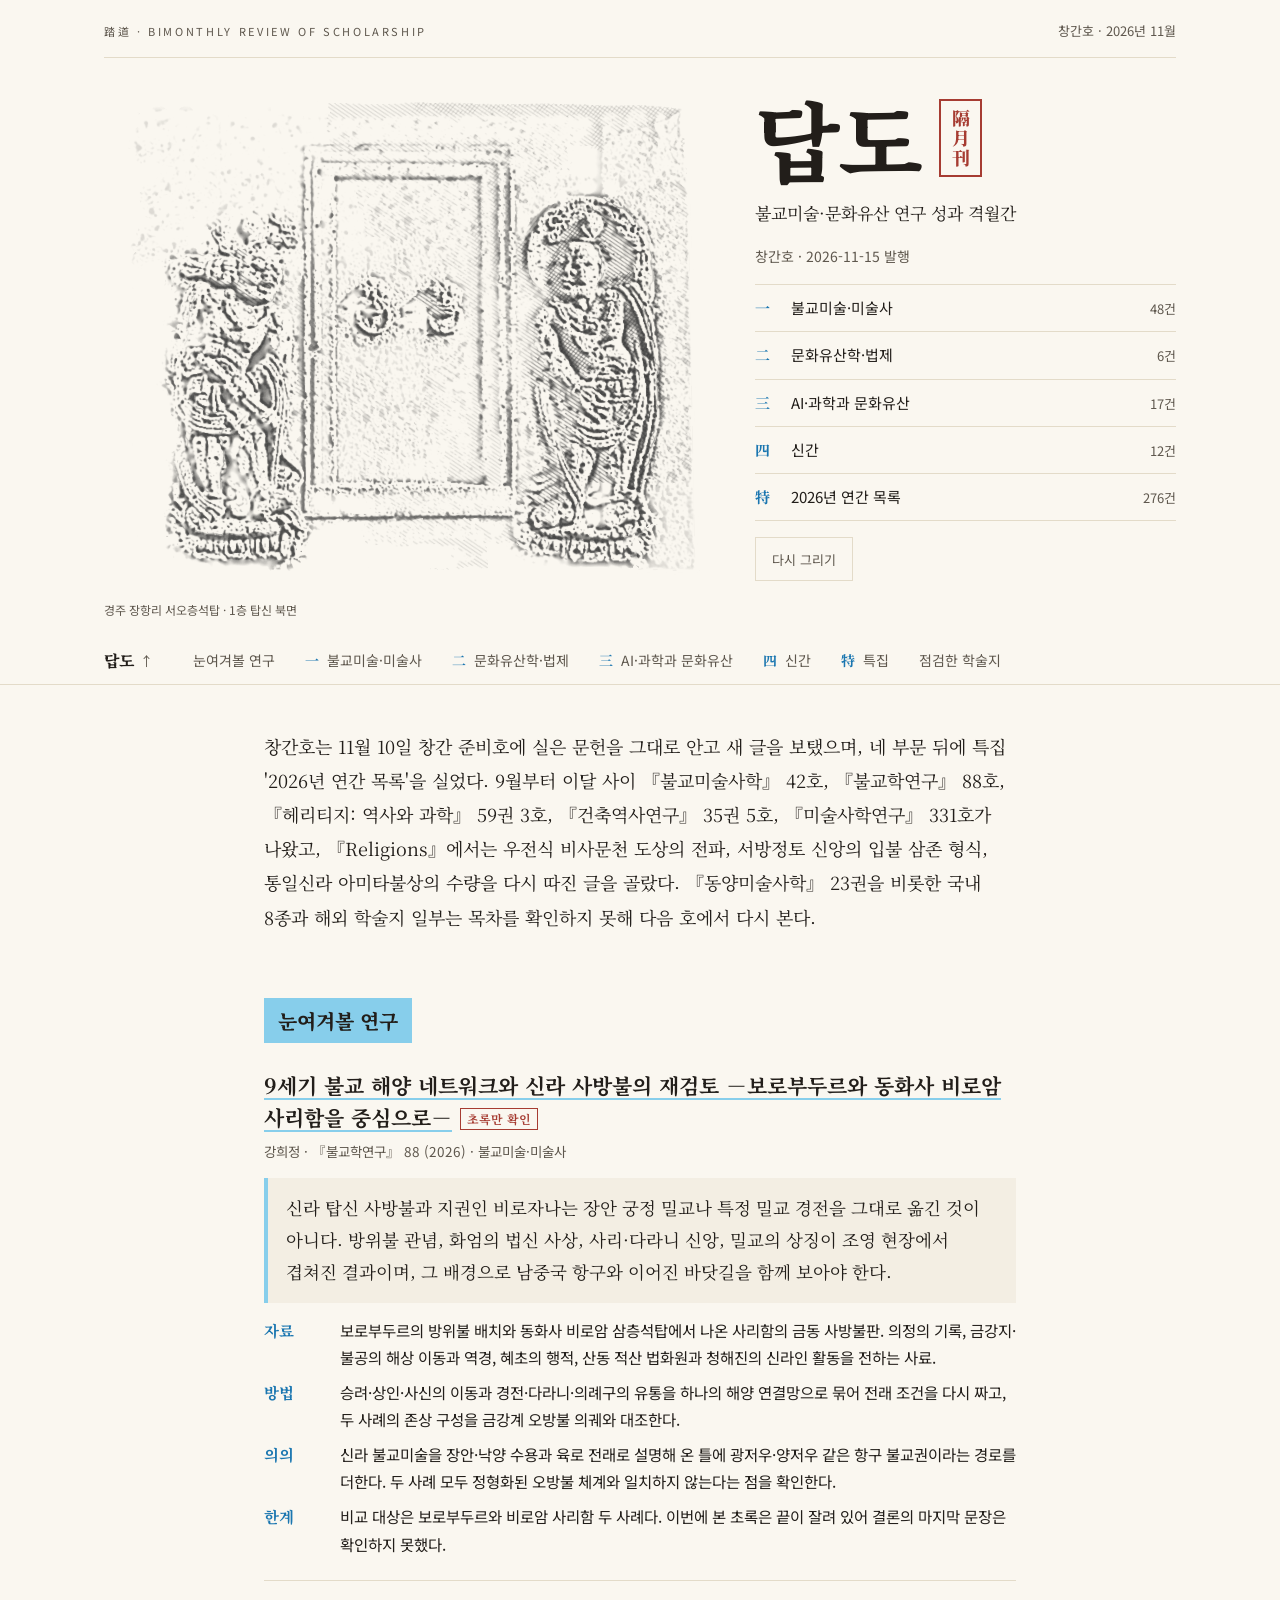
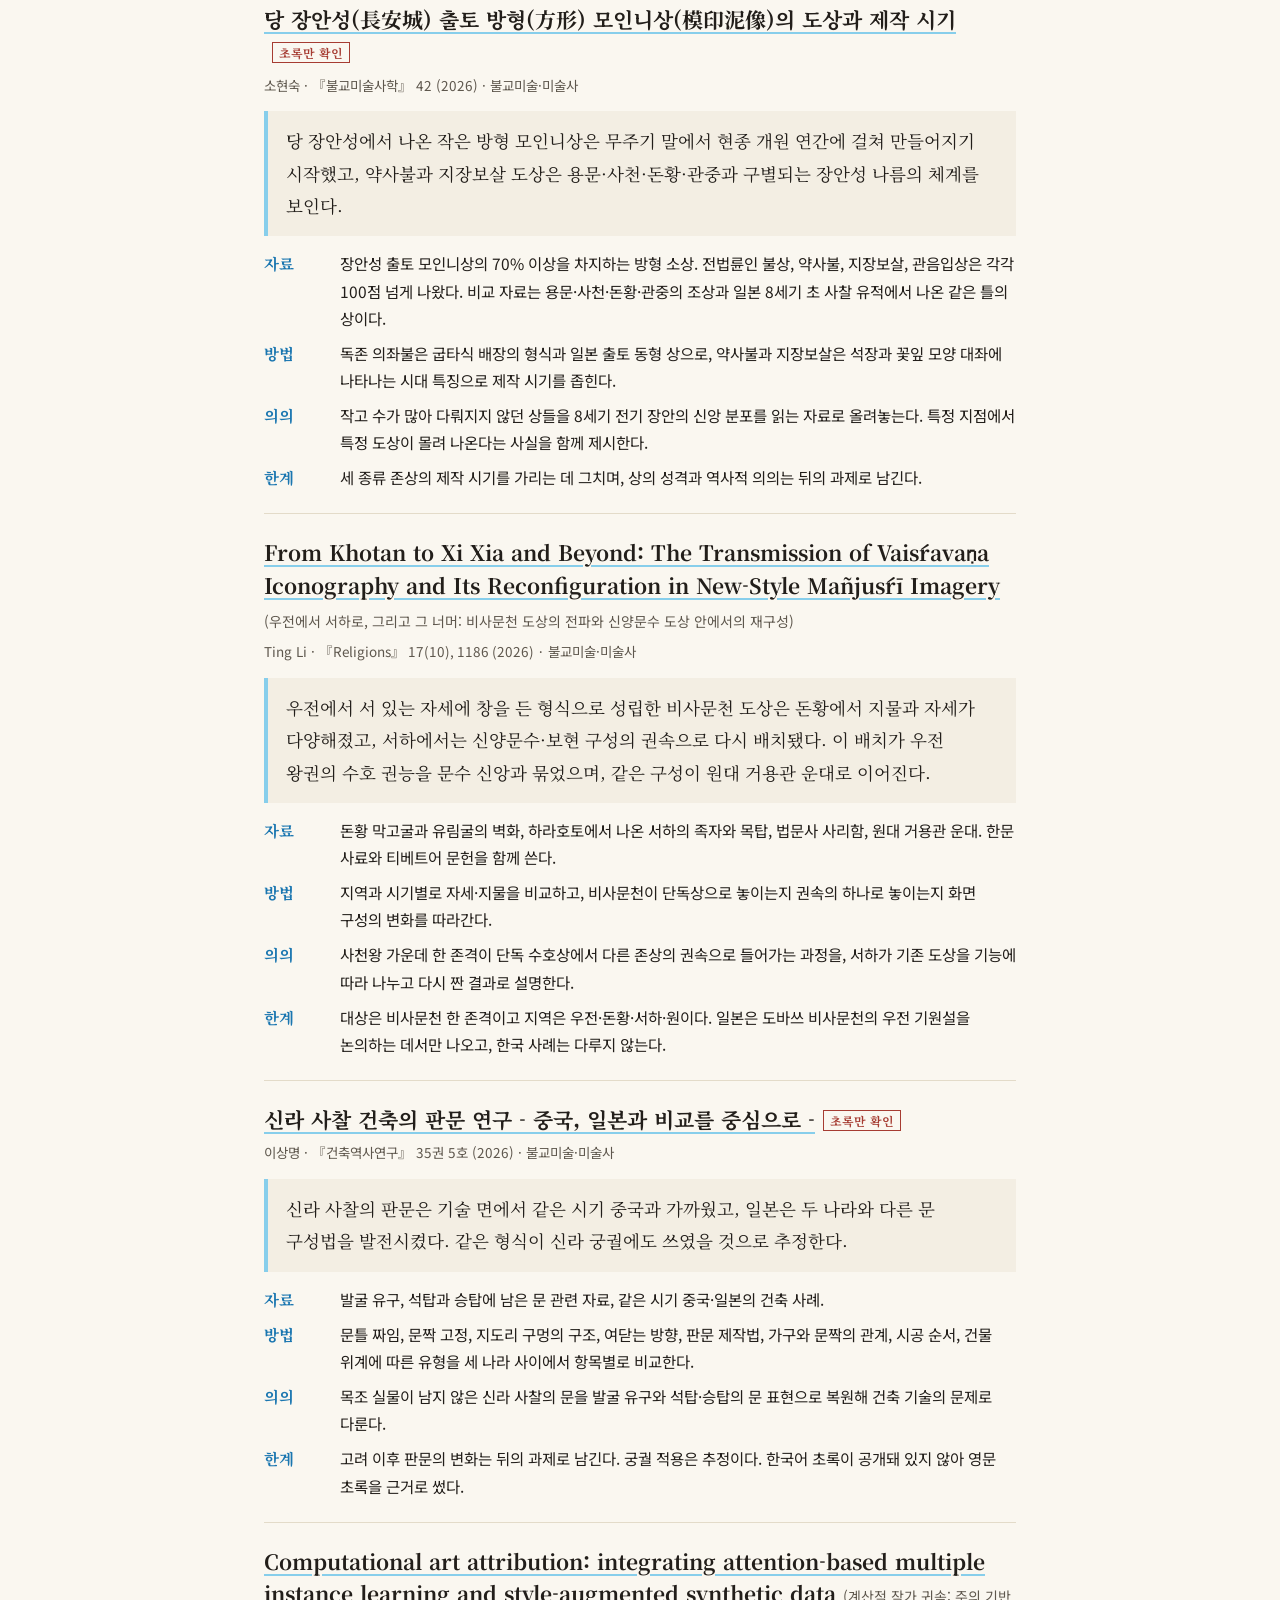
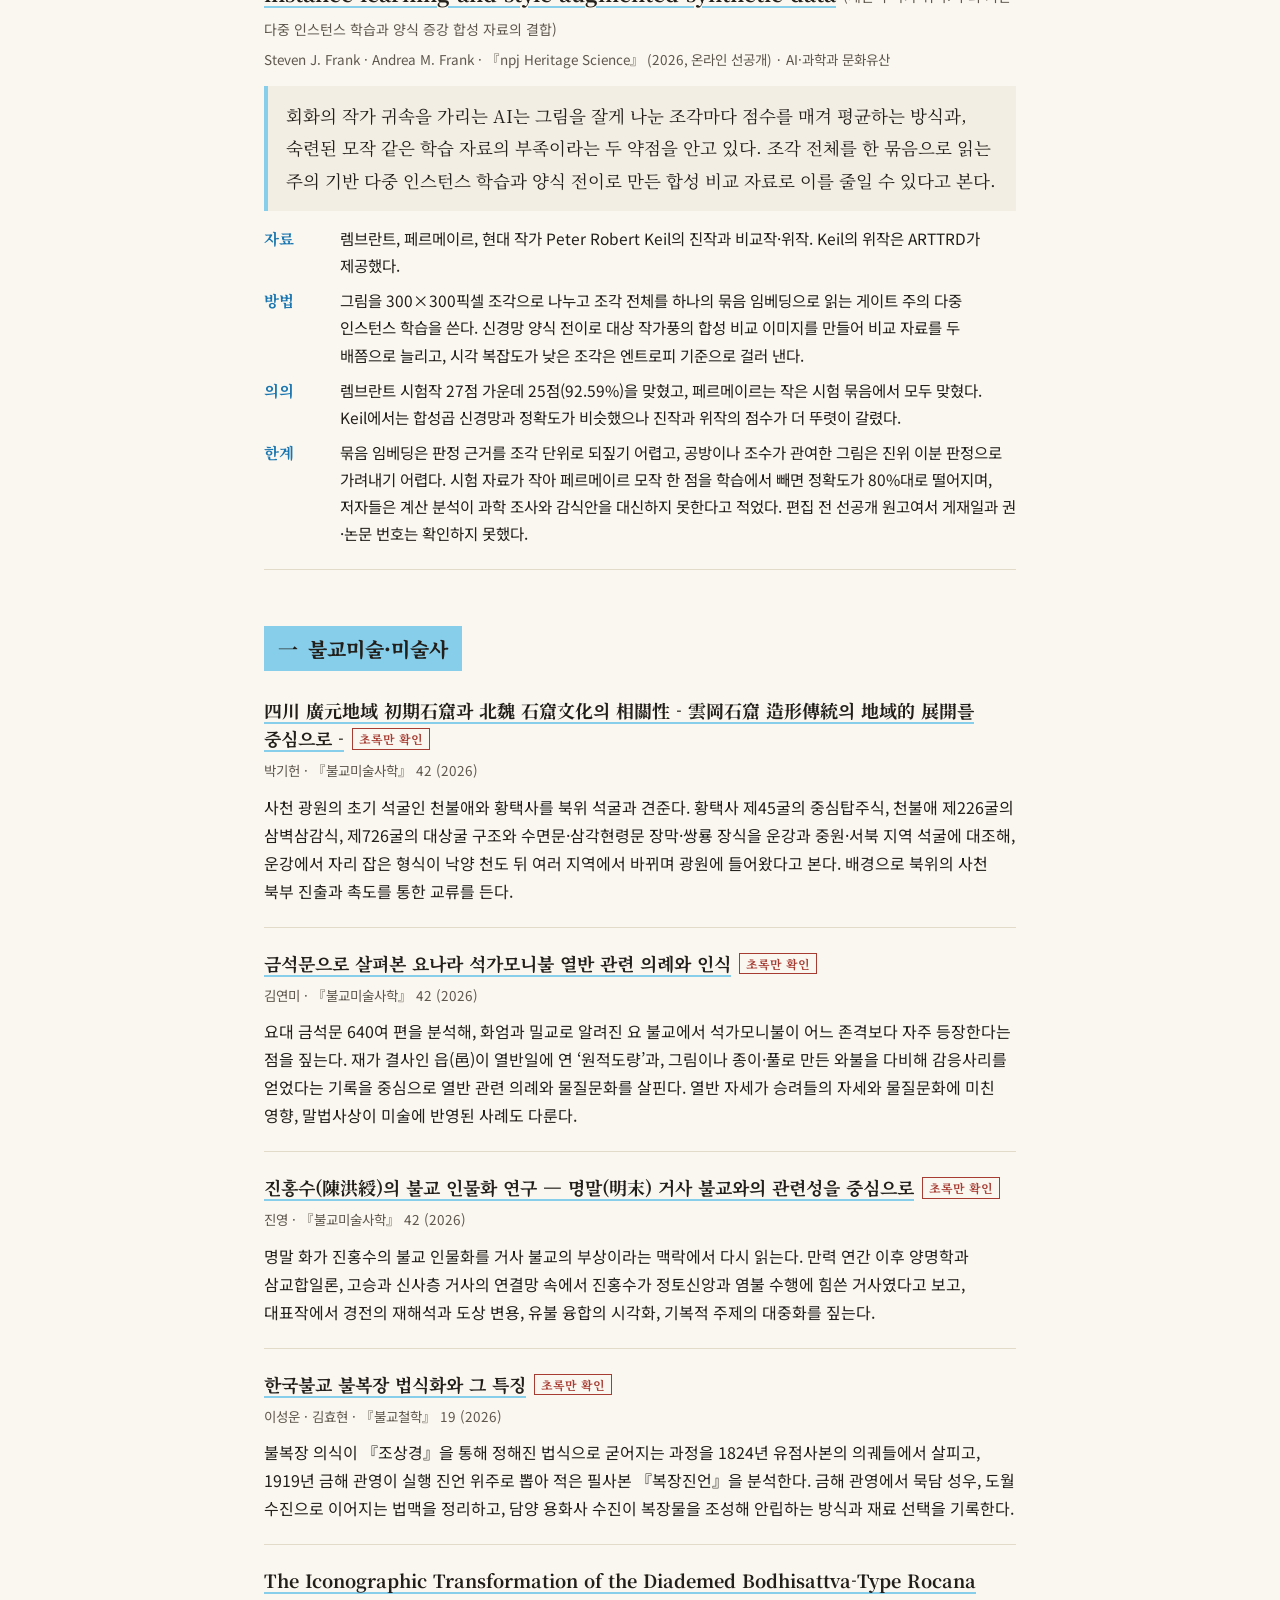
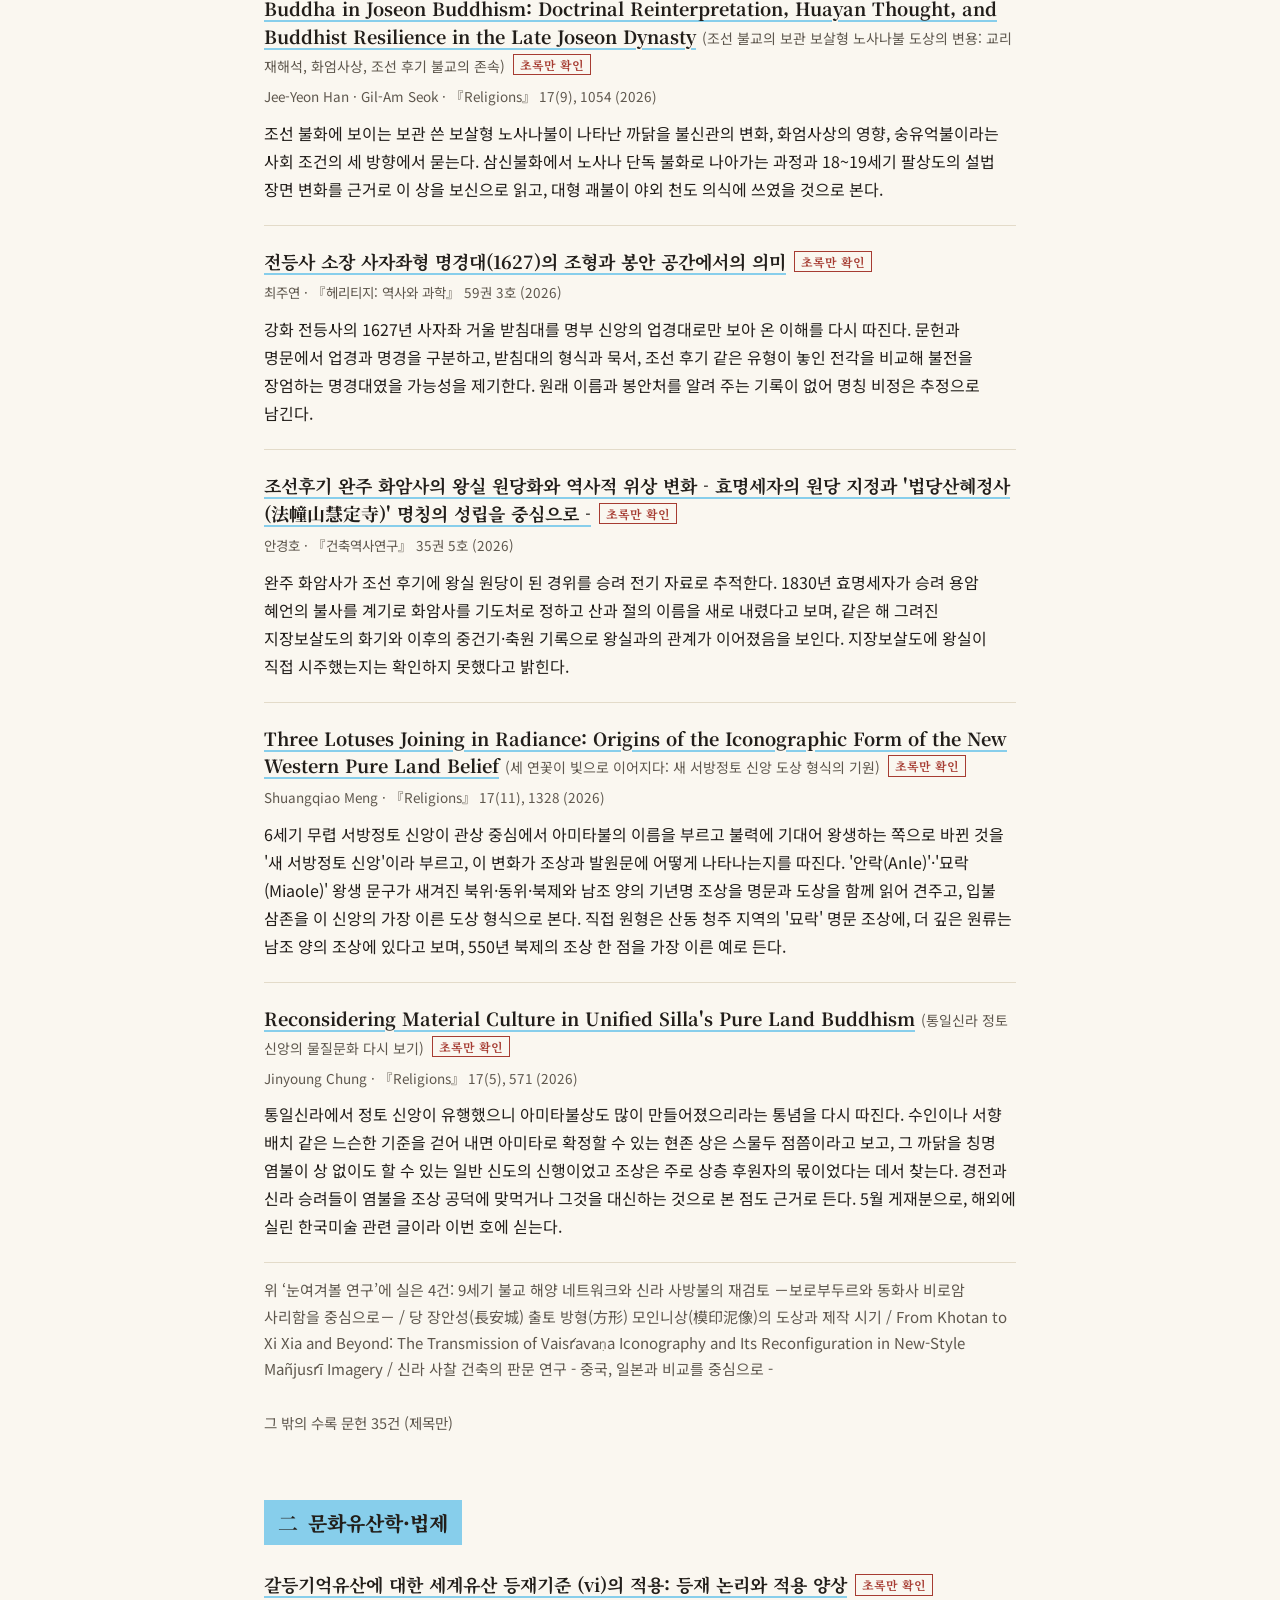
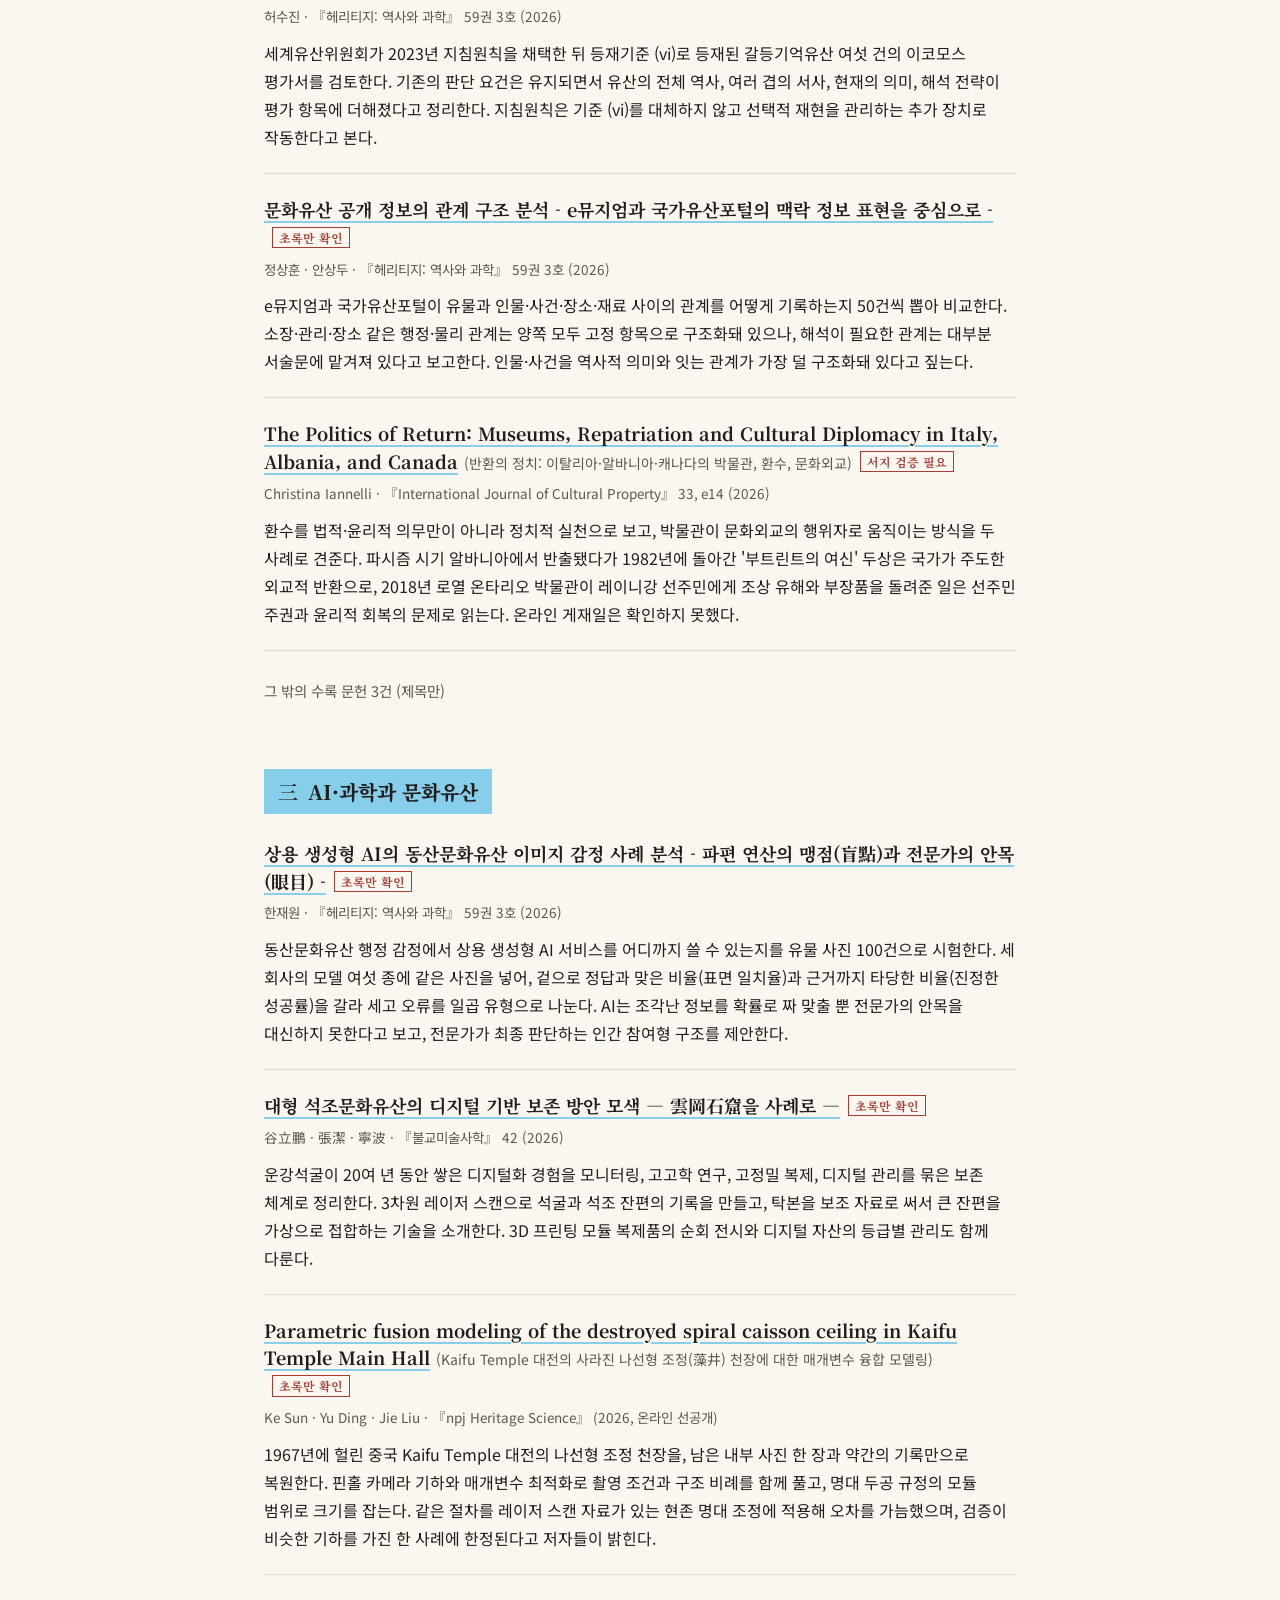
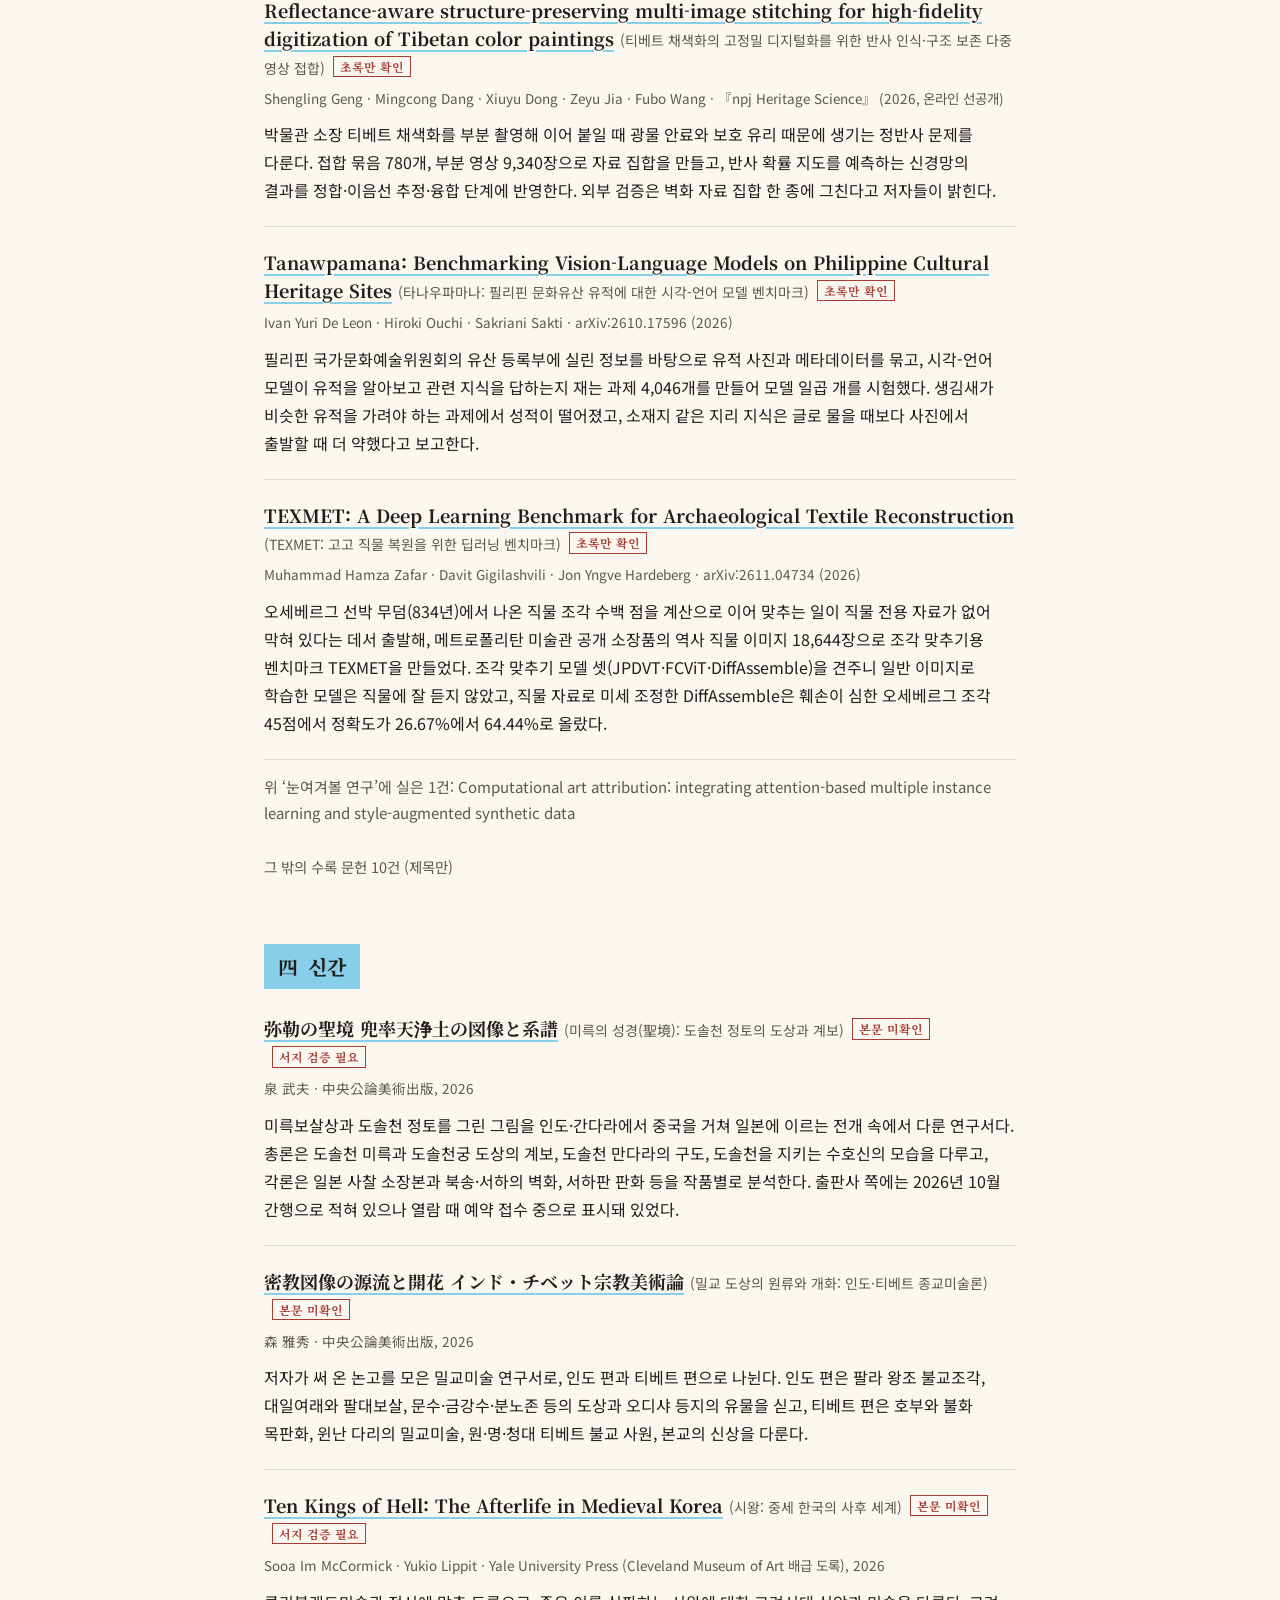
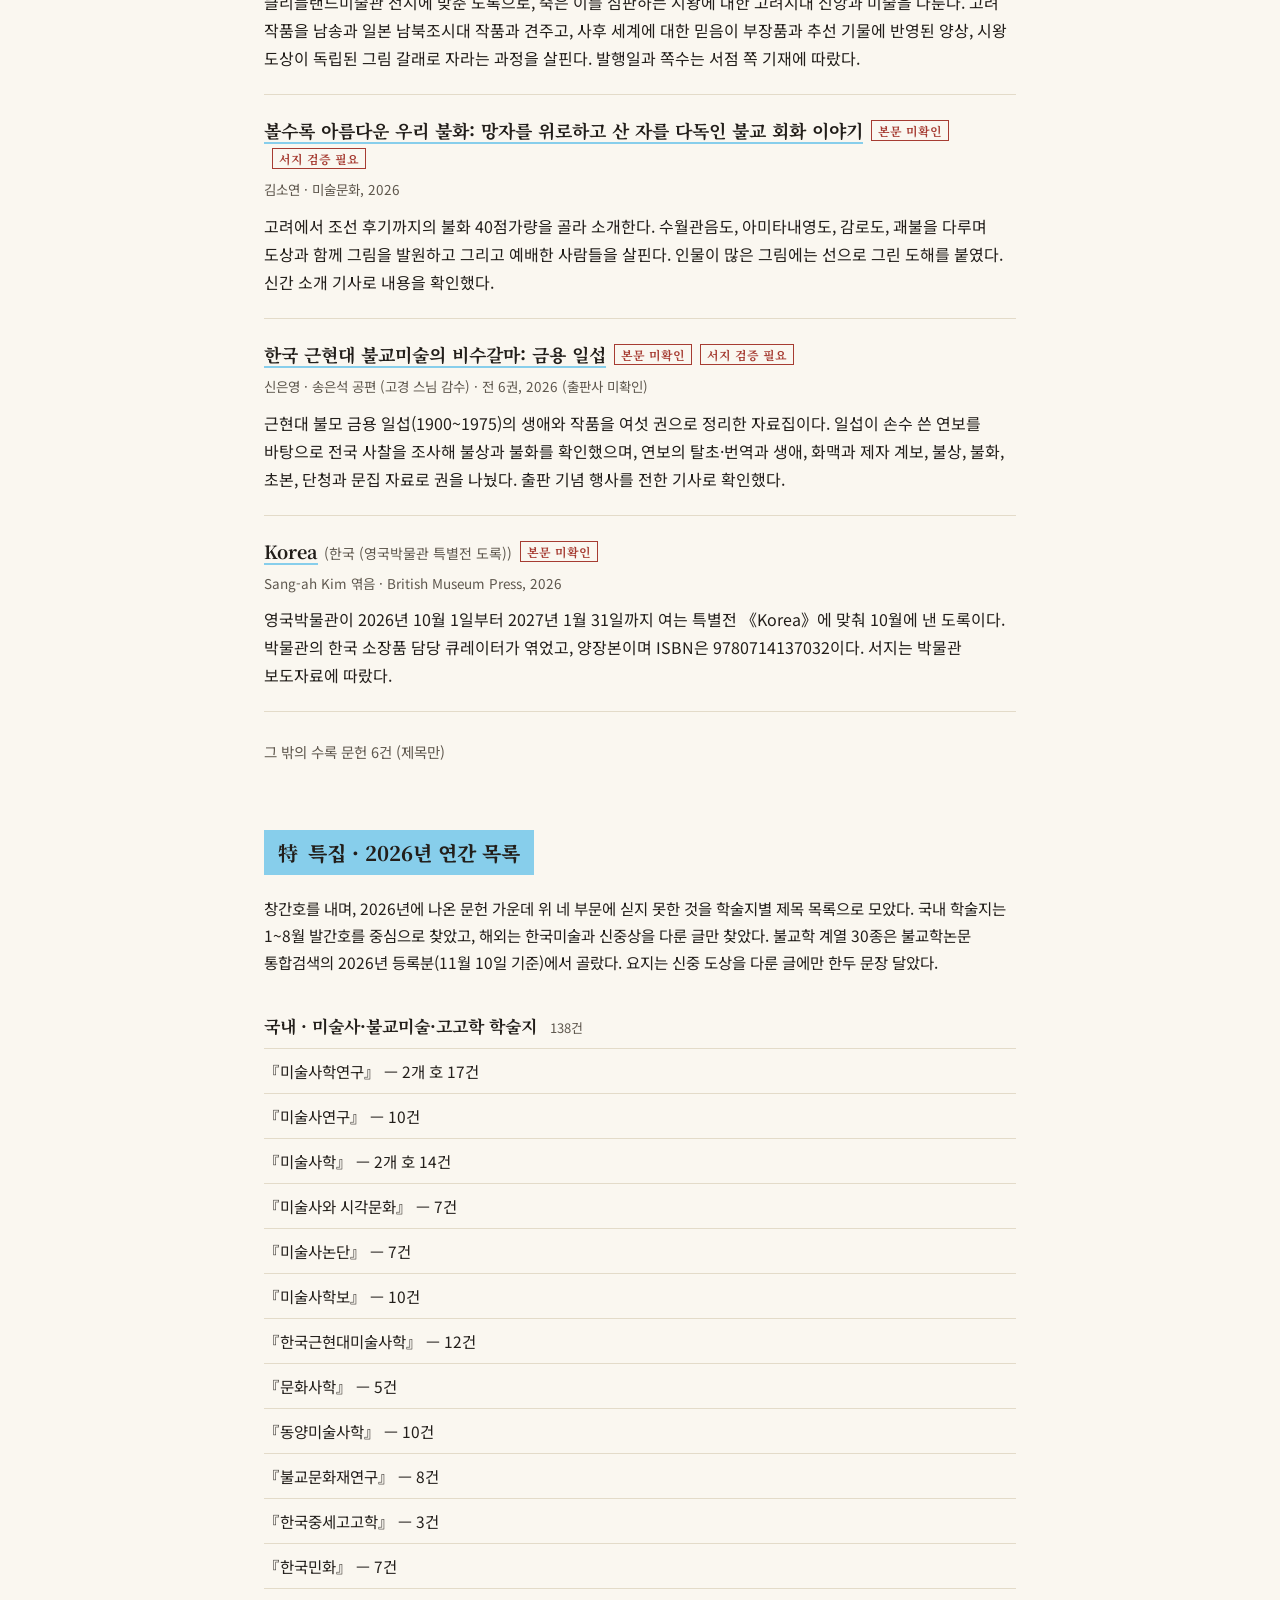
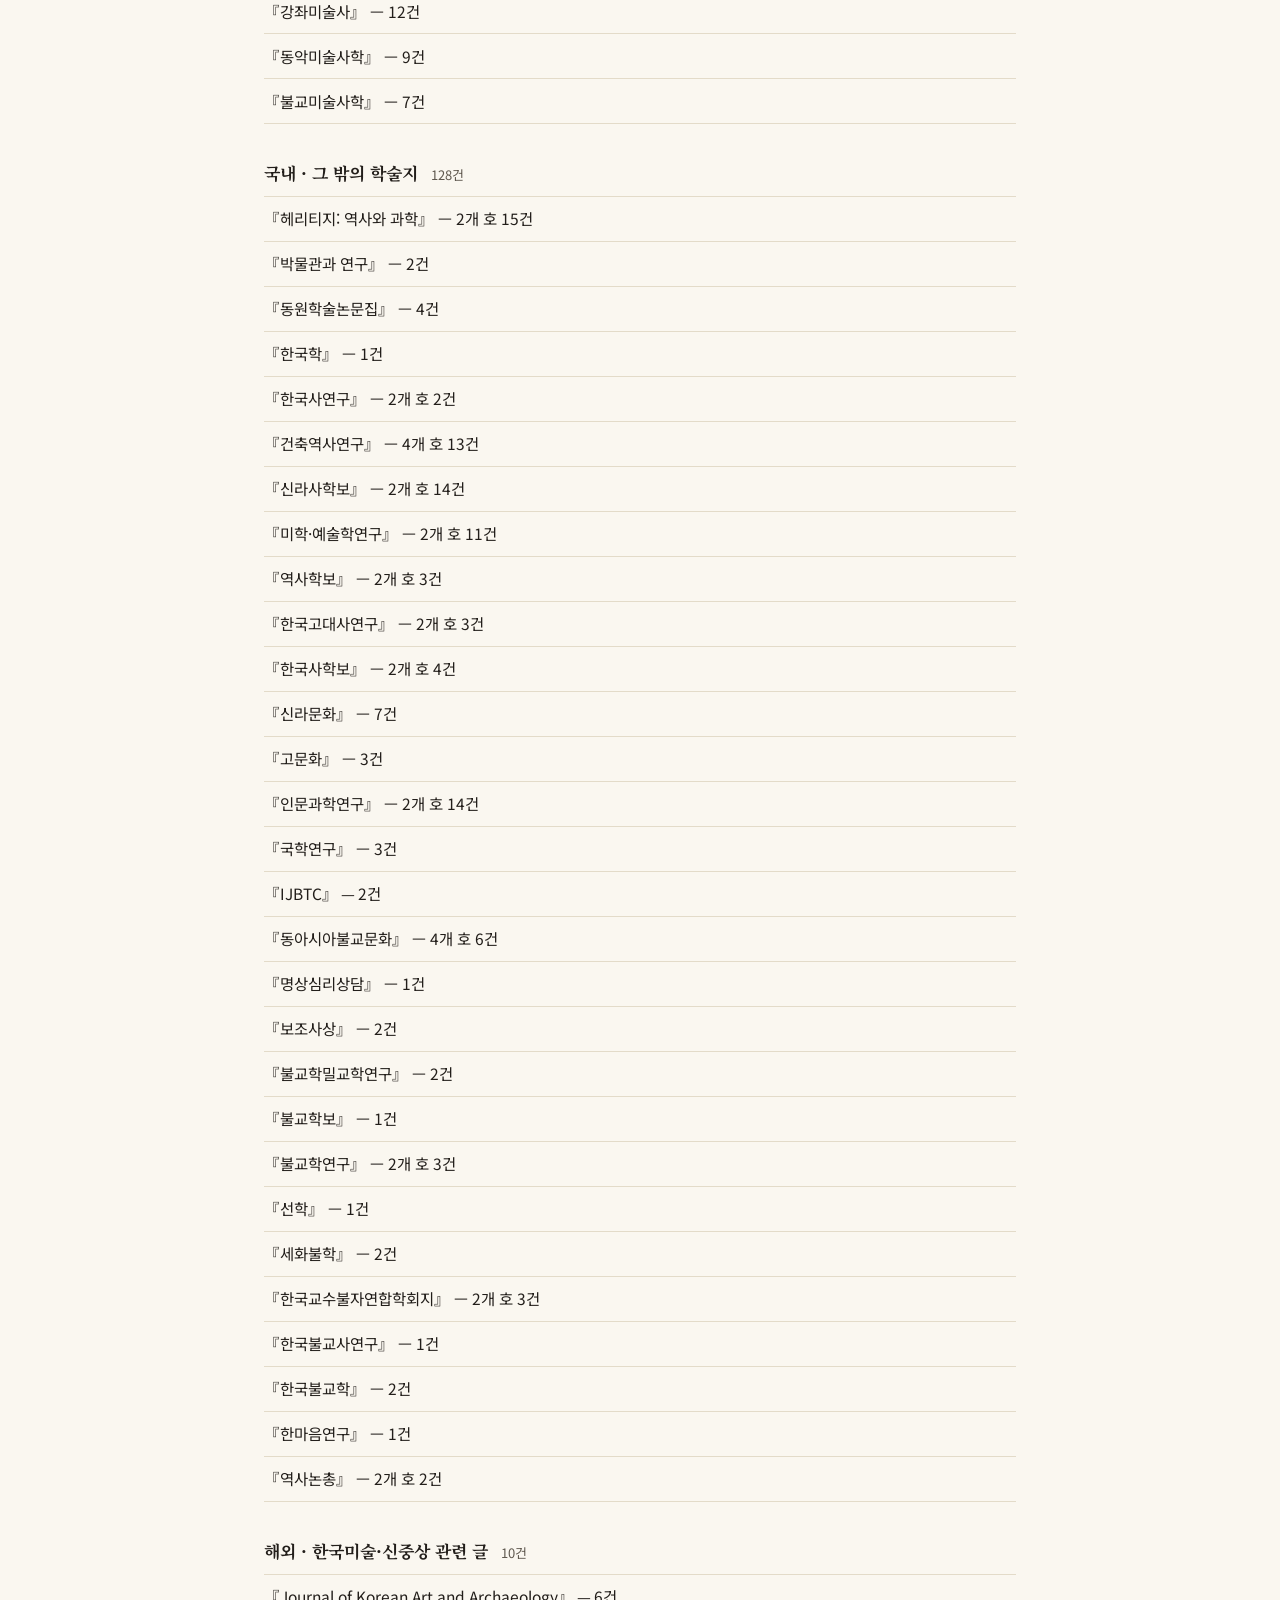
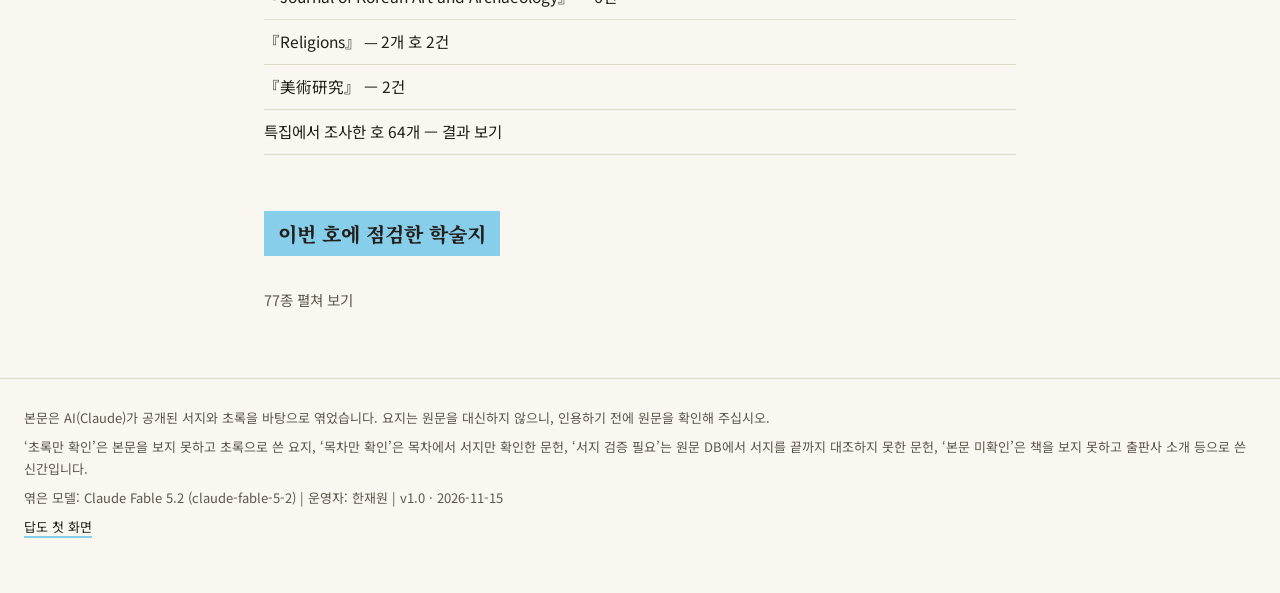
==== commit d99f80f1: "판 번호 v1.0(창간호) 창간호(2026-11-15)가 나와 틀의 판 번호를 v1.0으로 올렸다. 그 뒤 틀을 고칠 때마다 v1.1, v1.2…로 올린다. README '판 번호" ====
--- a/issues/2026-11.html
+++ b/issues/2026-11.html
@@ -1047,7 +1047,7 @@
 <footer>
 <p>본문은 AI(Claude)가 공개된 서지와 초록을 바탕으로 엮었습니다. 요지는 원문을 대신하지 않으니, 인용하기 전에 원문을 확인해 주십시오.</p>
 <p>‘초록만 확인’은 본문을 보지 못하고 초록으로 쓴 요지, ‘목차만 확인’은 목차에서 서지만 확인한 문헌, ‘서지 검증 필요’는 원문 DB에서 서지를 끝까지 대조하지 못한 문헌, ‘본문 미확인’은 책을 보지 못하고 출판사 소개 등으로 쓴 신간입니다.</p>
-<p>엮은 모델: Claude Fable 5.2 (claude-fable-5-2) | 운영자: 한재원 | v0.22 · 2026-11-13</p>
+<p>엮은 모델: Claude Fable 5.2 (claude-fable-5-2) | 운영자: 한재원 | v1.0 · 2026-11-15</p>
 <p><a href="../">답도 첫 화면</a></p>
 </footer>
 <script src="../assets/mast_score.js"></script>
